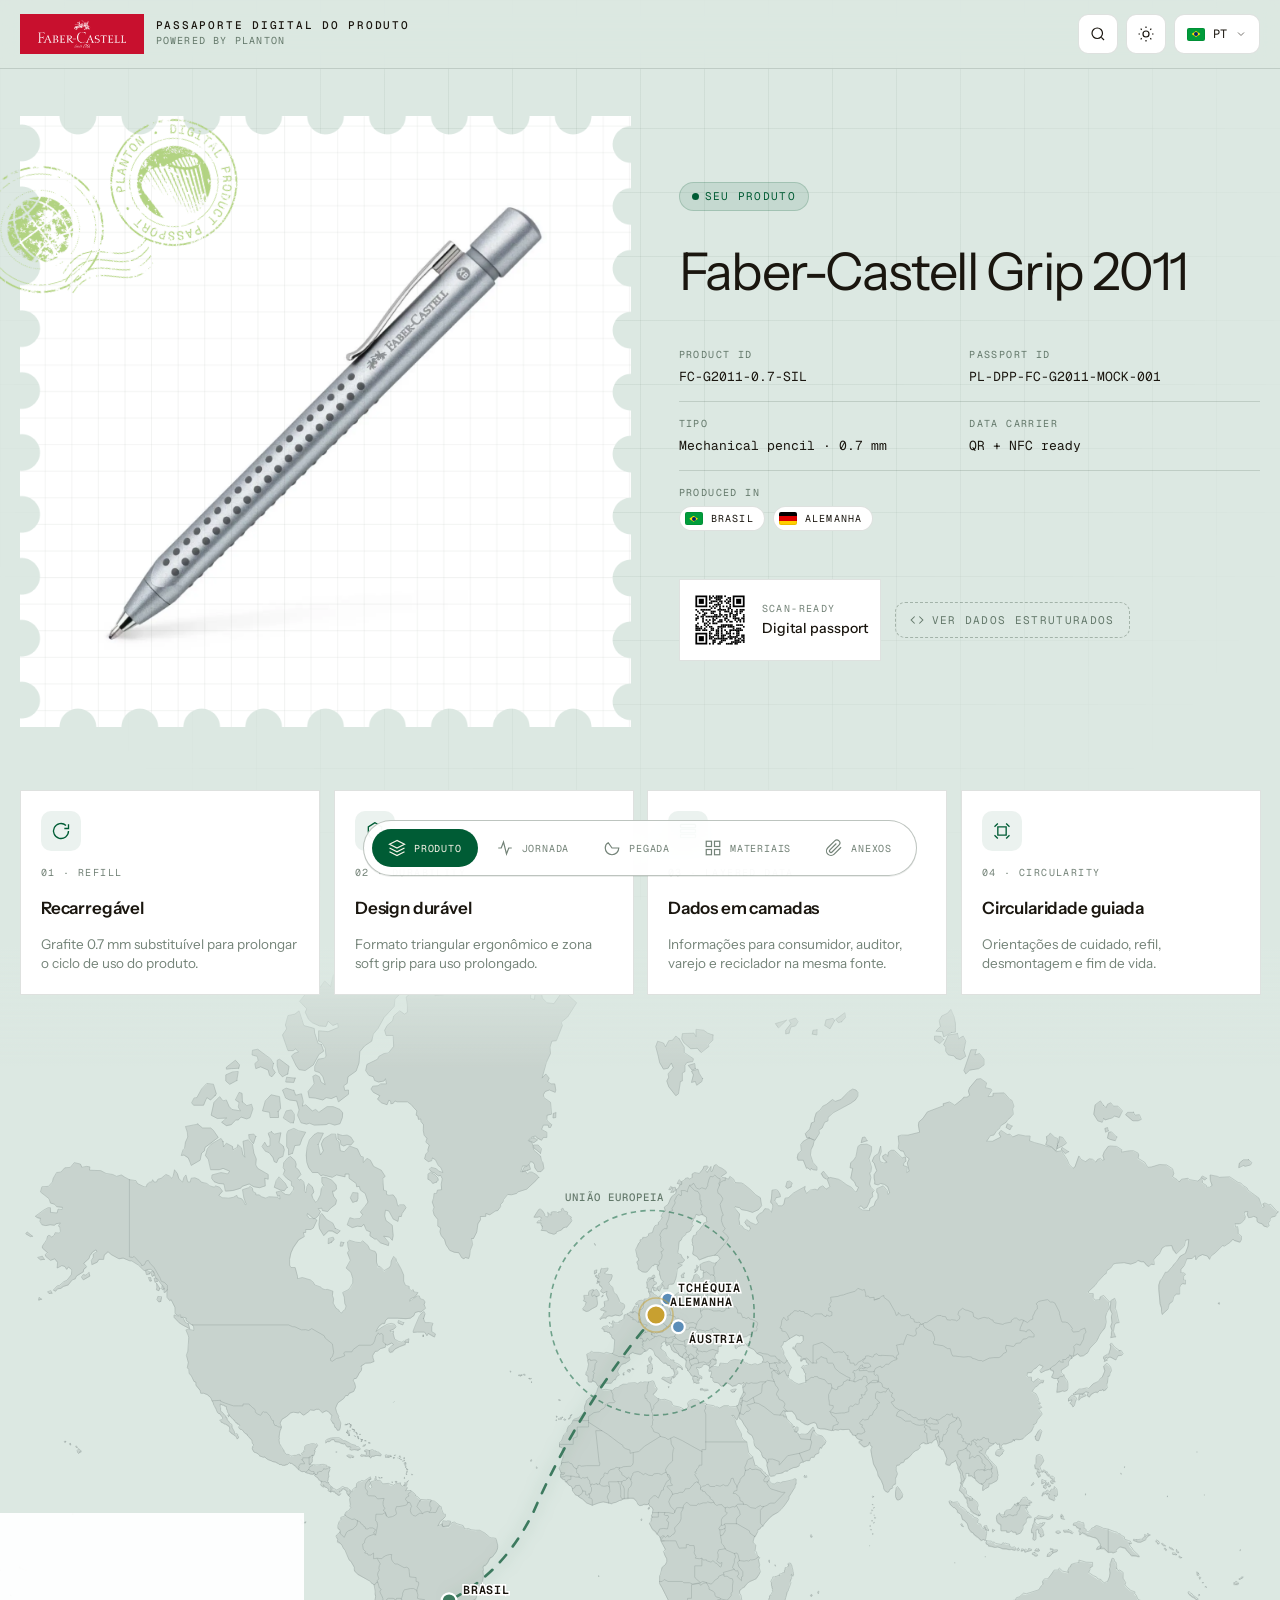
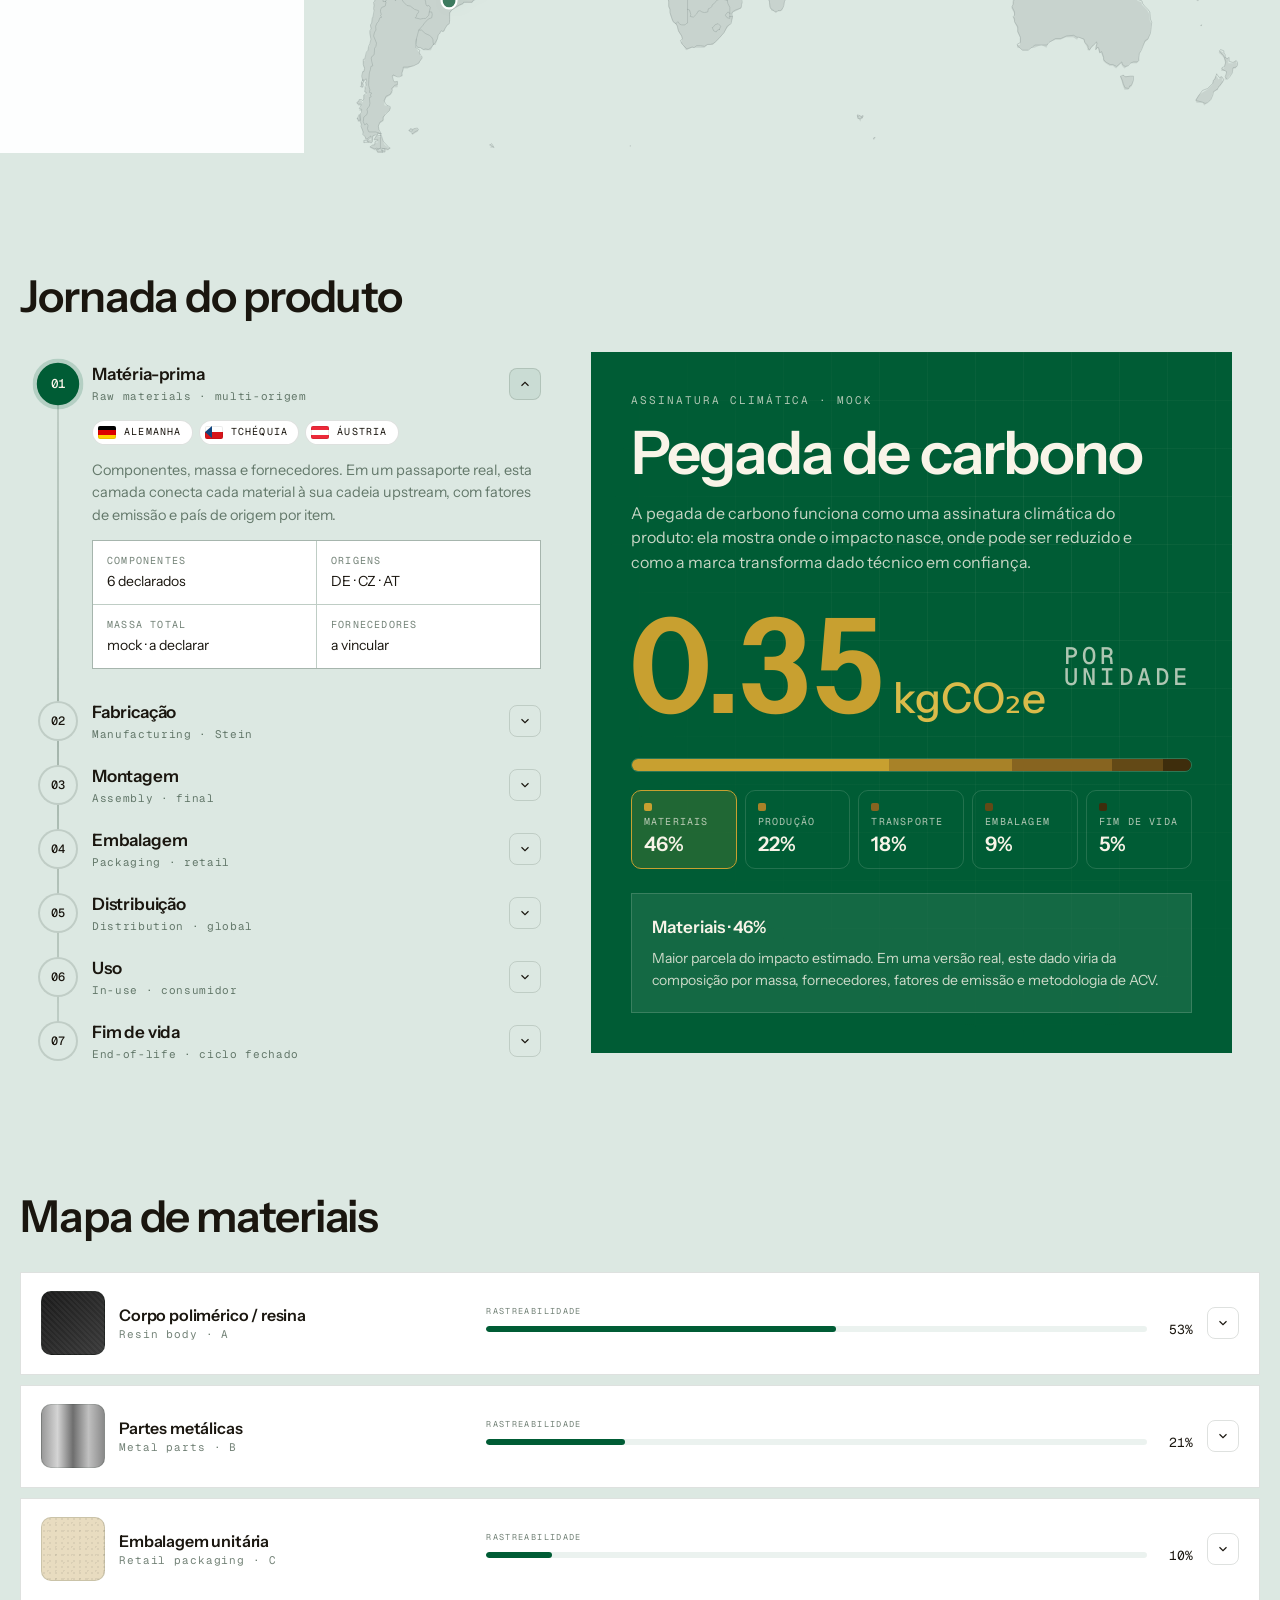
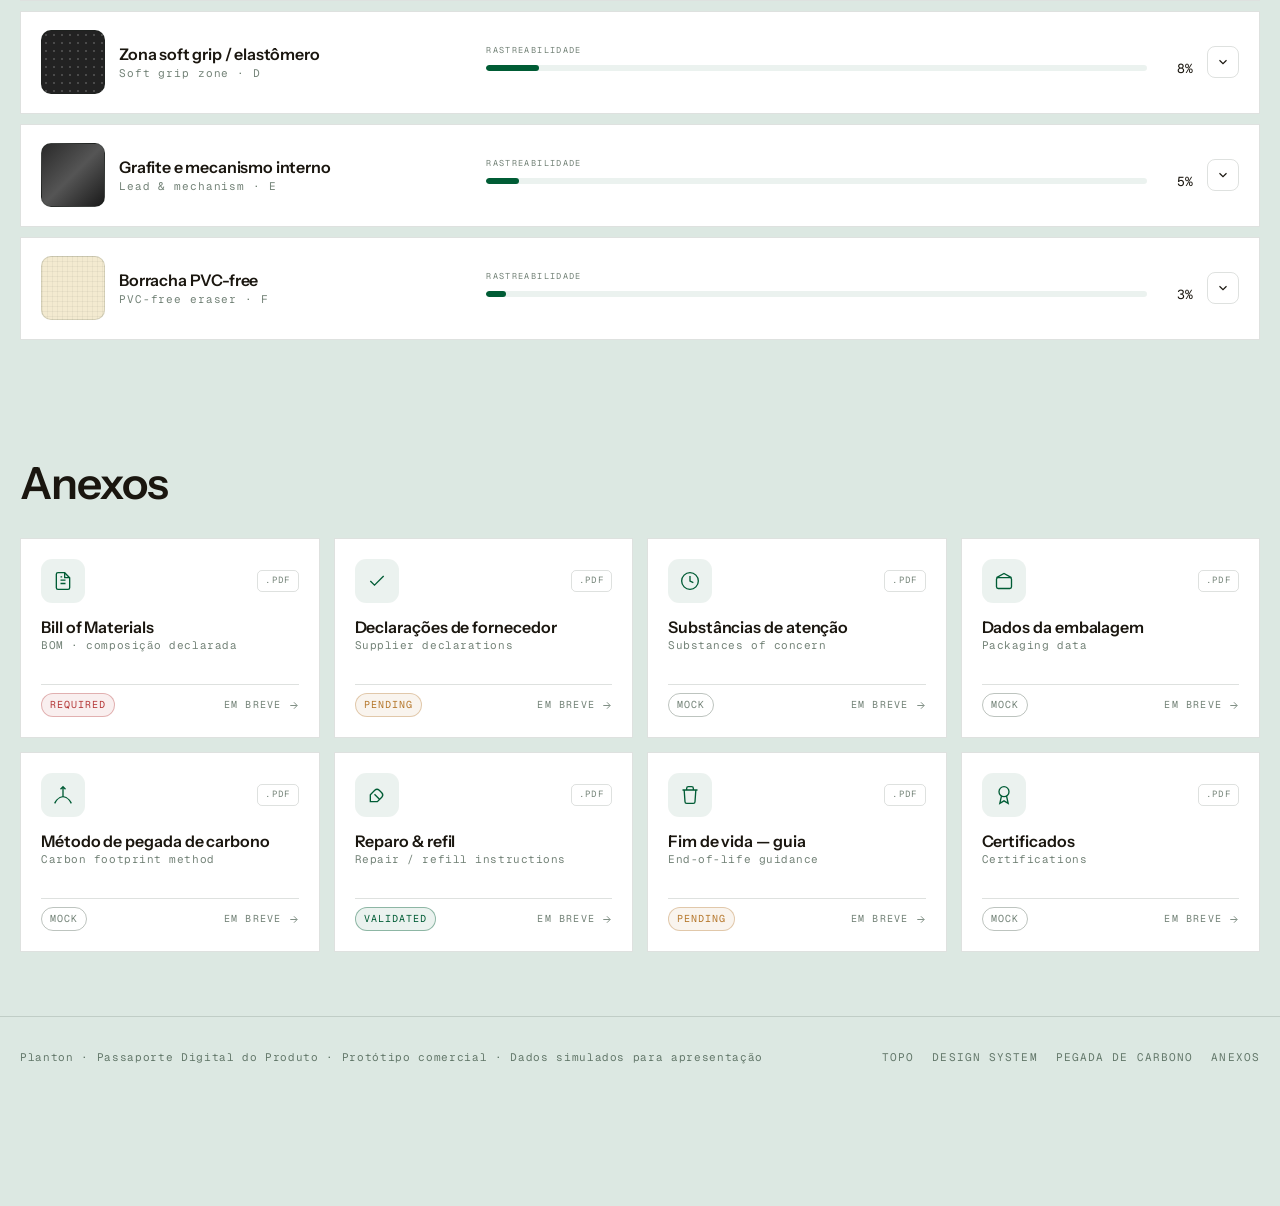
==== index.html @ b0c83784 "ajustes2" ====
<!DOCTYPE html>
<html lang="pt-BR">
<head>
<meta charset="UTF-8" />
<meta name="viewport" content="width=device-width, initial-scale=1.0, viewport-fit=cover" />
<meta name="theme-color" content="#F5F3EE" />
<title>Passaporte Digital do Produto — Faber-Castell Grip 2011 · Planton</title>
<link rel="preconnect" href="https://fonts.googleapis.com">
<link rel="preconnect" href="https://fonts.gstatic.com" crossorigin>
<link href="https://fonts.googleapis.com/css2?family=Space+Grotesk:wght@400;500;600;700&family=Instrument+Sans:ital,wght@0,400;0,500;0,600;1,400&family=Geist+Mono:wght@400;500;600&display=swap" rel="stylesheet">
<link rel="icon" type="image/png" href="assets/favicon-light.png">
<link rel="stylesheet" href="style.css">
</head>
<body>

<!-- =========================================================
     HEADER
     ========================================================= -->
<header class="app-header">
  <div class="app-header__inner">
    <div class="brand">
      <div class="brand__fc" aria-label="Faber-Castell">
        <img src="assets/faber-castell.svg" alt="Faber-Castell" class="brand__fc-logo"/>
      </div>
      <div>
        <div class="brand__title" data-i18n="header.title">Passaporte Digital do Produto</div>
        <div class="brand__sub">powered by Planton</div>
      </div>
    </div>

    <div class="header-actions">
      <button class="icon-btn" id="cmdkOpen" title="Buscar (Ctrl/Cmd + K)" aria-label="Abrir busca">
        <svg viewBox="0 0 24 24" fill="none" stroke="currentColor" stroke-width="1.6"><circle cx="11" cy="11" r="7"/><path d="m20 20-3.5-3.5"/></svg>
      </button>
      <button class="icon-btn" id="themeBtn" title="Alternar tema" aria-label="Alternar tema">
        <svg id="iconSun" viewBox="0 0 24 24" fill="none" stroke="currentColor" stroke-width="1.6"><circle cx="12" cy="12" r="4"/><path d="M12 2v2M12 20v2M4.9 4.9l1.4 1.4M17.7 17.7l1.4 1.4M2 12h2M20 12h2M4.9 19.1l1.4-1.4M17.7 6.3l1.4-1.4"/></svg>
        <svg id="iconMoon" viewBox="0 0 24 24" fill="none" stroke="currentColor" stroke-width="1.6" style="display:none"><path d="M21 12.79A9 9 0 1 1 11.21 3a7 7 0 0 0 9.79 9.79z"/></svg>
      </button>
      <div class="lang" id="lang">
        <button class="lang__btn" id="langBtn" aria-haspopup="listbox" aria-expanded="false">
          <span class="lang__flag cflag cflag-br" id="langFlag"></span>
          <span id="langCode">PT</span>
          <svg class="lang__caret" viewBox="0 0 24 24" fill="none" stroke="currentColor" stroke-width="2"><path d="m6 9 6 6 6-6"/></svg>
        </button>
        <div class="lang__menu" id="langMenu" role="listbox">
          <button class="lang__item active" data-lang="pt"><span class="lang__flag cflag cflag-br"></span>Português <span class="mono">PT-BR</span></button>
          <button class="lang__item" data-lang="en"><span class="lang__flag cflag cflag-us"></span>English <span class="mono">EN</span></button>
          <button class="lang__item" data-lang="es"><span class="lang__flag cflag cflag-es"></span>Español <span class="mono">ES</span></button>
          <button class="lang__item" data-lang="de"><span class="lang__flag cflag cflag-de"></span>Deutsch <span class="mono">DE</span></button>
        </div>
      </div>
    </div>
  </div>
</header>

<main>

<!-- =========================================================
     HERO
     ========================================================= -->
<section id="produto" class="hero">
  <div class="container">
    <div class="hero__grid">

      <!-- VISUAL -->
      <div class="hero__visual" id="heroVisual">
        <div class="pencil-stage" aria-hidden="true">
          <div class="pencil-wrap">
            <img src="assets/lapiseira.png" alt="Faber-Castell Grip 2011" class="pencil-img"/>
            <img src="assets/badge_passaporte.png" alt="" class="pencil-badge" aria-hidden="true"/>
          </div>
        </div>
      </div>

      <!-- META -->
      <div class="hero__meta flow">

        <div class="hero__badge">
          <span class="hero__badge-dot"></span>
          <span>Seu produto</span>
        </div>

        <h1 class="hero__title">Faber-Castell Grip 2011</h1>

        <div class="id-grid">
          <div class="id-cell">
            <span class="id-cell__label">Product ID</span>
            <span class="id-cell__value">FC-G2011-0.7-SIL</span>
          </div>
          <div class="id-cell">
            <span class="id-cell__label">Passport ID</span>
            <span class="id-cell__value">PL-DPP-FC-G2011-MOCK-001</span>
          </div>
          <div class="id-cell">
            <span class="id-cell__label">Tipo</span>
            <span class="id-cell__value">Mechanical pencil · 0.7 mm</span>
          </div>
          <div class="id-cell">
            <span class="id-cell__label">Data carrier</span>
            <span class="id-cell__value">QR + NFC ready</span>
          </div>
          <div class="id-cell id-cell--wide">
            <span class="id-cell__label">Produced in</span>
            <div class="id-cell__flags">
              <span class="country-badge"><span class="cflag cflag-br"></span> Brasil</span>
              <span class="country-badge"><span class="cflag cflag-de"></span> Alemanha</span>
            </div>
          </div>
        </div>

        <div class="hero__bottom">
          <div class="qr-card">
            <img class="qr-card__qr" src="assets/qr-code-passaporte.svg" alt="QR code passaporte digital" width="56" height="56">
            <div class="qr-card__txt">
              <span class="qr-card__lbl">Scan-ready</span>
              <span class="qr-card__val">Digital passport</span>
            </div>
          </div>
          <button class="json-btn" id="jsonBtn">
            <svg width="14" height="14" viewBox="0 0 24 24" fill="none" stroke="currentColor" stroke-width="1.8"><path d="M16 18l6-6-6-6M8 6l-6 6 6 6"/></svg>
            <span>Ver dados estruturados</span>
          </button>
        </div>
      </div>
    </div>
  </div>
</section>

<!-- =========================================================
     HIGHLIGHTS
     ========================================================= -->
<section class="container reveal" style="padding-top:24px;padding-bottom:32px;position:relative;z-index:2">
  <div class="highlights reveal-stagger" id="highlightsGrid">
    <article class="h-card">
      <div class="h-card__icon"><svg viewBox="0 0 24 24" fill="none" stroke="currentColor" stroke-width="1.6"><path d="M21 12a9 9 0 1 1-3-6.7"/><path d="M21 4v5h-5"/></svg></div>
      <div class="h-card__num">01 · Refill</div>
      <h3 class="h-card__title">Recarregável</h3>
      <p class="h-card__txt">Grafite 0.7 mm substituível para prolongar o ciclo de uso do produto.</p>
    </article>
    <article class="h-card">
      <div class="h-card__icon"><svg viewBox="0 0 24 24" fill="none" stroke="currentColor" stroke-width="1.6"><path d="M12 2 4 7v6c0 5 3.5 8.5 8 9 4.5-.5 8-4 8-9V7l-8-5z"/></svg></div>
      <div class="h-card__num">02 · Durability</div>
      <h3 class="h-card__title">Design durável</h3>
      <p class="h-card__txt">Formato triangular ergonômico e zona soft grip para uso prolongado.</p>
    </article>
    <article class="h-card">
      <div class="h-card__icon"><svg viewBox="0 0 24 24" fill="none" stroke="currentColor" stroke-width="1.6"><rect x="3" y="4" width="18" height="4" rx="1"/><rect x="3" y="10" width="18" height="4" rx="1"/><rect x="3" y="16" width="18" height="4" rx="1"/></svg></div>
      <div class="h-card__num">03 · Layered Data</div>
      <h3 class="h-card__title">Dados em camadas</h3>
      <p class="h-card__txt">Informações para consumidor, auditor, varejo e reciclador na mesma fonte.</p>
    </article>
    <article class="h-card">
      <div class="h-card__icon"><svg viewBox="0 0 24 24" fill="none" stroke="currentColor" stroke-width="1.6"><path d="M7 7h10v10H7z"/><path d="M3 7l4-4M21 7l-4-4M3 17l4 4M21 17l-4 4"/></svg></div>
      <div class="h-card__num">04 · Circularity</div>
      <h3 class="h-card__title">Circularidade guiada</h3>
      <p class="h-card__txt">Orientações de cuidado, refil, desmontagem e fim de vida.</p>
    </article>
  </div>
  <div class="scroll-dots" id="highlightsDots">
    <button class="scroll-dot active" data-idx="0" aria-label="Highlight 1"></button>
    <button class="scroll-dot" data-idx="1" aria-label="Highlight 2"></button>
    <button class="scroll-dot" data-idx="2" aria-label="Highlight 3"></button>
    <button class="scroll-dot" data-idx="3" aria-label="Highlight 4"></button>
  </div>
</section>

<!-- =========================================================
     JORNADA DO PRODUTO — MAPA
     ========================================================= -->
<section id="jornada-mapa-legado" class="reveal" style="padding:0">
  <div>

    <!-- MAP — full-width hero (legado, substituído pelo acordeão) -->
    <div class="map-card">
      <div class="map-layout">
        <div class="map-world">
          <svg id="mapSvg" viewBox="0 0 1200 756" role="img" aria-label="Mapa mundi com rotas de materiais" style="background:transparent">
            <defs>
              <clipPath id="mapClip"><rect width="1200" height="756"/></clipPath>
            </defs>
            <g clip-path="url(#mapClip)">

            <image href="assets/maa_2.svg" x="0" y="0" width="1200" height="756" class="map-base-img" preserveAspectRatio="xMidYMid meet"/>

            <!-- EU ring -->
            <circle class="map-eu-ring" data-route="eu" cx="611" cy="343" r="96"/>
            <text class="map-label-eu" x="530" y="238">União Europeia</text>

            <!-- ── STAGE 01: Matéria-prima (azul) CZ→DE, AT→DE ── -->
            <path class="map-route route-01" d="M626,330 C622,334 618,340 615,345"/>
            <path class="map-route route-01" d="M636,356 C630,353 623,349 615,345"/>

            <!-- ── STAGE 02: Fabricação — hub pulse ring (dourado) ── -->
            <!-- (sem rota; hub é o ponto DE) -->

            <!-- ── STAGE 03: Distribuição (verde) DE→BR ── -->
            <path class="map-route route-03" d="M615,345 C575,390 530,460 500,530 C475,580 445,600 421,613"/>

            <!-- CZ — stage 01 (azul) -->
            <circle class="map-dot dot-01" data-route="czech" cx="626" cy="330" r="6"/>
            <text class="map-label" x="636" y="323">Tchéquia</text>

            <!-- AT — stage 01 (azul) -->
            <circle class="map-dot dot-01" data-route="austria" cx="636" cy="356" r="6"/>
            <text class="map-label" x="646" y="371">Áustria</text>

            <!-- DE HUB — stage 02 (dourado, maior) -->
            <circle class="map-dot dot-02 hub" data-route="germany" cx="615" cy="345" r="9"/>
            <circle class="map-hub-ring" cx="615" cy="345" r="16"/>
            <text class="map-label" x="628" y="337">Alemanha</text>

            <!-- BR — stage 03 (verde) -->
            <circle class="map-dot dot-03" data-route="brazil" cx="421" cy="613" r="7"/>
            <text class="map-label" x="434" y="607">Brasil</text>

            </g>
          </svg>

        </div>

        <!-- Legend: absolute overlay on desktop, static below map on mobile -->
        <div class="map-legend">
          <div class="map-legend__stage">
            <span class="map-legend__stage-num stage-01">01</span>
            <div class="map-legend__stage-body">
              <span class="map-legend__stage-title">Matéria-prima</span>
              <span class="map-legend__stage-sub">
                <span class="map-legend__flag cflag cflag-cz"></span> Tchéquia
                <span class="map-legend__arrow">·</span>
                <span class="map-legend__flag cflag cflag-at"></span> Áustria
                <span class="map-legend__arrow">→</span>
                <span class="map-legend__flag cflag cflag-de"></span> DE
              </span>
            </div>
          </div>
          <div class="map-legend__stage">
            <span class="map-legend__stage-num stage-02">02</span>
            <div class="map-legend__stage-body">
              <span class="map-legend__stage-title">Fabricação</span>
              <span class="map-legend__stage-sub">
                <span class="map-legend__flag cflag cflag-de"></span> Stein, Alemanha
              </span>
            </div>
          </div>
          <div class="map-legend__stage">
            <span class="map-legend__stage-num stage-03">03</span>
            <div class="map-legend__stage-body">
              <span class="map-legend__stage-title">Distribuição</span>
              <span class="map-legend__stage-sub">
                <span class="map-legend__flag cflag cflag-de"></span> Alemanha
                <span class="map-legend__arrow">→</span>
                <span class="map-legend__flag cflag cflag-br"></span> Brasil &amp; global
              </span>
            </div>
          </div>
        </div>

        <!-- hidden panel kept for JS compat -->
        <aside class="map-panel" id="mapPanel" aria-hidden="true">
          <h3 id="mapTitle"></h3>
          <p id="mapCopy"></p>
          <div class="map-panel__meta">
            <div class="map-panel__row"><span>Etapa</span><b id="mapStage"></b></div>
            <div class="map-panel__row"><span>Status</span><b id="mapStatus"></b></div>
            <div class="map-panel__row"><span>Dado crítico</span><b id="mapData"></b></div>
          </div>
          <div class="map-chips" id="mapChips">
            <button class="map-chip active" data-route="germany"><span class="cflag cflag-de"></span> Alemanha</button>
            <button class="map-chip" data-route="czech"><span class="cflag cflag-cz"></span> Embalagem</button>
            <button class="map-chip" data-route="austria"><span class="cflag cflag-at"></span> Grafite</button>
            <button class="map-chip" data-route="brazil"><span class="cflag cflag-br"></span> Distribuição</button>
            <button class="map-chip" data-route="eu">🇪🇺 Mercado UE</button>
          </div>
        </aside>
      </div>
    </div>

  </div>
</section>

<!-- =========================================================
     JORNADA DO PRODUTO  (NEW: carbon + acordeão + badges)
     ========================================================= -->
<section id="jornada" class="container reveal">
  <div class="section-head">
    <div>

      <h2 class="section-title">Jornada do produto</h2>
    </div>
  </div>

  <div class="journey-grid">

    <!-- ACCORDION — left column -->
    <ol class="journey-accordion reveal-stagger" id="journeyAccordion" role="list">

      <li class="j-acc open" data-step="0">
        <button class="j-acc__head" aria-expanded="true">
          <span class="j-acc__num">01</span>
          <div class="j-acc__title-wrap">
            <span class="j-acc__title">Matéria-prima</span>
            <span class="j-acc__sub">Raw materials · multi-origem</span>
          </div>
          <div class="j-acc__chev"><svg viewBox="0 0 24 24" fill="none" stroke="currentColor" stroke-width="2"><path d="m6 9 6 6 6-6"/></svg></div>
        </button>
        <div class="j-acc__body">
          <div class="j-acc__body-inner">
            <div class="j-acc__badges">
              <span class="country-badge"><span class="cflag cflag-de"></span>Alemanha</span>
              <span class="country-badge"><span class="cflag cflag-cz"></span>Tchéquia</span>
              <span class="country-badge"><span class="cflag cflag-at"></span>Áustria</span>
            </div>
            <p class="j-acc__txt">Componentes, massa e fornecedores. Em um passaporte real, esta camada conecta cada material à sua cadeia upstream, com fatores de emissão e país de origem por item.</p>
            <div class="j-acc__data">
              <div class="j-acc__cell"><div class="j-acc__cell-lbl">Componentes</div><div class="j-acc__cell-val">6 declarados</div></div>
              <div class="j-acc__cell"><div class="j-acc__cell-lbl">Origens</div><div class="j-acc__cell-val">DE · CZ · AT</div></div>
              <div class="j-acc__cell"><div class="j-acc__cell-lbl">Massa total</div><div class="j-acc__cell-val">mock · a declarar</div></div>
              <div class="j-acc__cell"><div class="j-acc__cell-lbl">Fornecedores</div><div class="j-acc__cell-val">a vincular</div></div>
            </div>
          </div>
        </div>
      </li>

      <li class="j-acc" data-step="1">
        <button class="j-acc__head" aria-expanded="false">
          <span class="j-acc__num">02</span>
          <div class="j-acc__title-wrap">
            <span class="j-acc__title">Fabricação</span>
            <span class="j-acc__sub">Manufacturing · Stein</span>
          </div>
          <div class="j-acc__chev"><svg viewBox="0 0 24 24" fill="none" stroke="currentColor" stroke-width="2"><path d="m6 9 6 6 6-6"/></svg></div>
        </button>
        <div class="j-acc__body">
          <div class="j-acc__body-inner">
            <div class="j-acc__badges">
              <span class="country-badge"><span class="cflag cflag-de"></span>Alemanha</span>
            </div>
            <p class="j-acc__txt">Lote, planta, mix energético e controles de qualidade. Os indicadores podem ser auditados por terceira parte e versionados a cada batelada.</p>
            <div class="j-acc__data">
              <div class="j-acc__cell"><div class="j-acc__cell-lbl">Lote</div><div class="j-acc__cell-val">LOT-2026-EU-07</div></div>
              <div class="j-acc__cell"><div class="j-acc__cell-lbl">Planta</div><div class="j-acc__cell-val">DE-01 (mock)</div></div>
              <div class="j-acc__cell"><div class="j-acc__cell-lbl">Energia</div><div class="j-acc__cell-val">mock kWh/un</div></div>
              <div class="j-acc__cell"><div class="j-acc__cell-lbl">Qualidade</div><div class="j-acc__cell-val">aprovado mock</div></div>
            </div>
          </div>
        </div>
      </li>

      <li class="j-acc" data-step="2">
        <button class="j-acc__head" aria-expanded="false">
          <span class="j-acc__num">03</span>
          <div class="j-acc__title-wrap">
            <span class="j-acc__title">Montagem</span>
            <span class="j-acc__sub">Assembly · final</span>
          </div>
          <div class="j-acc__chev"><svg viewBox="0 0 24 24" fill="none" stroke="currentColor" stroke-width="2"><path d="m6 9 6 6 6-6"/></svg></div>
        </button>
        <div class="j-acc__body">
          <div class="j-acc__body-inner">
            <div class="j-acc__badges">
              <span class="country-badge"><span class="cflag cflag-de"></span>Alemanha</span>
            </div>
            <p class="j-acc__txt">Controle final de produto, integração mecânica e versão do passaporte vinculada ao serial/lote.</p>
            <div class="j-acc__data">
              <div class="j-acc__cell"><div class="j-acc__cell-lbl">Versão DPP</div><div class="j-acc__cell-val">v0.1 concept</div></div>
              <div class="j-acc__cell"><div class="j-acc__cell-lbl">Sample</div><div class="j-acc__cell-val">passport.test</div></div>
              <div class="j-acc__cell"><div class="j-acc__cell-lbl">Yield</div><div class="j-acc__cell-val">mock %</div></div>
              <div class="j-acc__cell"><div class="j-acc__cell-lbl">Inspeção</div><div class="j-acc__cell-val">aprovado mock</div></div>
            </div>
          </div>
        </div>
      </li>

      <li class="j-acc" data-step="3">
        <button class="j-acc__head" aria-expanded="false">
          <span class="j-acc__num">04</span>
          <div class="j-acc__title-wrap">
            <span class="j-acc__title">Embalagem</span>
            <span class="j-acc__sub">Packaging · retail</span>
          </div>
          <div class="j-acc__chev"><svg viewBox="0 0 24 24" fill="none" stroke="currentColor" stroke-width="2"><path d="m6 9 6 6 6-6"/></svg></div>
        </button>
        <div class="j-acc__body">
          <div class="j-acc__body-inner">
            <div class="j-acc__badges">
              <span class="country-badge"><span class="cflag cflag-cz"></span>Tchéquia</span>
            </div>
            <p class="j-acc__txt">Peso, reciclabilidade, materiais e desenho da embalagem unitária — com data carrier impresso (QR/NFC).</p>
            <div class="j-acc__data">
              <div class="j-acc__cell"><div class="j-acc__cell-lbl">Material</div><div class="j-acc__cell-val">papel-cartão mock</div></div>
              <div class="j-acc__cell"><div class="j-acc__cell-lbl">Peso</div><div class="j-acc__cell-val">mock g</div></div>
              <div class="j-acc__cell"><div class="j-acc__cell-lbl">Reciclável</div><div class="j-acc__cell-val">sim · mock</div></div>
              <div class="j-acc__cell"><div class="j-acc__cell-lbl">Data carrier</div><div class="j-acc__cell-val">QR + NFC</div></div>
            </div>
          </div>
        </div>
      </li>

      <li class="j-acc" data-step="4">
        <button class="j-acc__head" aria-expanded="false">
          <span class="j-acc__num">05</span>
          <div class="j-acc__title-wrap">
            <span class="j-acc__title">Distribuição</span>
            <span class="j-acc__sub">Distribution · global</span>
          </div>
          <div class="j-acc__chev"><svg viewBox="0 0 24 24" fill="none" stroke="currentColor" stroke-width="2"><path d="m6 9 6 6 6-6"/></svg></div>
        </button>
        <div class="j-acc__body">
          <div class="j-acc__body-inner">
            <div class="j-acc__badges">
              <span class="country-badge"><span class="cflag cflag-br"></span>Brasil</span>
              <span class="country-badge muted-badge"><span class="cflag cflag-de"></span>Origem DE</span>
            </div>
            <p class="j-acc__txt">Modal, rotas e distância até o mercado final. Impacto de transporte calculado por fator de emissão por modal.</p>
            <div class="j-acc__data">
              <div class="j-acc__cell"><div class="j-acc__cell-lbl">Mercado</div><div class="j-acc__cell-val">BR · LatAm (mock)</div></div>
              <div class="j-acc__cell"><div class="j-acc__cell-lbl">Modal</div><div class="j-acc__cell-val">rodo · marítimo</div></div>
              <div class="j-acc__cell"><div class="j-acc__cell-lbl">Distância</div><div class="j-acc__cell-val">mock km</div></div>
              <div class="j-acc__cell"><div class="j-acc__cell-lbl">CO₂</div><div class="j-acc__cell-val">mock kg</div></div>
            </div>
          </div>
        </div>
      </li>

      <li class="j-acc" data-step="5">
        <button class="j-acc__head" aria-expanded="false">
          <span class="j-acc__num">06</span>
          <div class="j-acc__title-wrap">
            <span class="j-acc__title">Uso</span>
            <span class="j-acc__sub">In-use · consumidor</span>
          </div>
          <div class="j-acc__chev"><svg viewBox="0 0 24 24" fill="none" stroke="currentColor" stroke-width="2"><path d="m6 9 6 6 6-6"/></svg></div>
        </button>
        <div class="j-acc__body">
          <div class="j-acc__body-inner">
            <div class="j-acc__badges">
              <span class="country-badge"><span class="cflag cflag-br"></span>Brasil &amp; global</span>
            </div>
            <p class="j-acc__txt">Cuidado, refil de grafite, borracha substituível e tempo de uso estimado. A camada onde o consumidor mais interage com o passaporte.</p>
            <div class="j-acc__data">
              <div class="j-acc__cell"><div class="j-acc__cell-lbl">Refil</div><div class="j-acc__cell-val">0.7 mm compatível</div></div>
              <div class="j-acc__cell"><div class="j-acc__cell-lbl">Borracha</div><div class="j-acc__cell-val">substituível</div></div>
              <div class="j-acc__cell"><div class="j-acc__cell-lbl">Uso est.</div><div class="j-acc__cell-val">mock meses</div></div>
              <div class="j-acc__cell"><div class="j-acc__cell-lbl">Cuidado</div><div class="j-acc__cell-val">guia disponível</div></div>
            </div>
          </div>
        </div>
      </li>

      <li class="j-acc" data-step="6">
        <button class="j-acc__head" aria-expanded="false">
          <span class="j-acc__num">07</span>
          <div class="j-acc__title-wrap">
            <span class="j-acc__title">Fim de vida</span>
            <span class="j-acc__sub">End-of-life · ciclo fechado</span>
          </div>
          <div class="j-acc__chev"><svg viewBox="0 0 24 24" fill="none" stroke="currentColor" stroke-width="2"><path d="m6 9 6 6 6-6"/></svg></div>
        </button>
        <div class="j-acc__body">
          <div class="j-acc__body-inner">
            <div class="j-acc__badges">
              <span class="country-badge"><span class="cflag cflag-br"></span>Local</span>
            </div>
            <p class="j-acc__txt">Desmontagem, reciclagem e logística reversa. Instruções locais para separação de polímero, metal, papel e elastômero.</p>
            <div class="j-acc__data">
              <div class="j-acc__cell"><div class="j-acc__cell-lbl">Desmontagem</div><div class="j-acc__cell-val">3 passos mock</div></div>
              <div class="j-acc__cell"><div class="j-acc__cell-lbl">Reciclável</div><div class="j-acc__cell-val">parcial mock</div></div>
              <div class="j-acc__cell"><div class="j-acc__cell-lbl">Logística reversa</div><div class="j-acc__cell-val">a definir</div></div>
              <div class="j-acc__cell"><div class="j-acc__cell-lbl">Destino</div><div class="j-acc__cell-val">mock local</div></div>
            </div>
          </div>
        </div>
      </li>

    </ol>

    <!-- CARBON SIGNATURE — right column -->
    <aside id="carbono" class="journey-carbon" aria-label="Assinatura de carbono do produto">
      <div class="carbon">
        <div class="carbon__eyebrow">Assinatura climática · Mock</div>
        <h2 class="carbon__title">Pegada de carbono</h2>
        <p class="carbon__lead">A pegada de carbono funciona como uma assinatura climática do produto: ela mostra onde o impacto nasce, onde pode ser reduzido e como a marca transforma dado técnico em confiança.</p>
        <div style="margin-top:32px">
          <div class="carbon__number">
            <span class="num-val" id="carbonNum" data-target="0.42">0.00</span><sup>kgCO₂e</sup><small>por unidade</small>
          </div>
        </div>

        <div class="carbon__breakdown" style="margin-top:32px">
          <div class="bd-bar" id="bdBar" role="presentation">
            <div class="bd-seg" data-step="materiais" style="flex:46;background:#C8A030"></div>
            <div class="bd-seg" data-step="producao" style="flex:22;background:#A88228"></div>
            <div class="bd-seg" data-step="transporte" style="flex:18;background:#876420"></div>
            <div class="bd-seg" data-step="embalagem" style="flex:9;background:#634916"></div>
            <div class="bd-seg" data-step="fimdevida" style="flex:5;background:#3E2D0C"></div>
          </div>

          <div class="bd-list" id="bdList">
            <button class="bd-item active" data-step="materiais">
              <span class="bd-item__dot" style="background:#C8A030"></span>
              <span class="bd-item__label">Materiais</span>
              <span class="bd-item__value">46%</span>
            </button>
            <button class="bd-item" data-step="producao">
              <span class="bd-item__dot" style="background:#A88228"></span>
              <span class="bd-item__label">Produção</span>
              <span class="bd-item__value">22%</span>
            </button>
            <button class="bd-item" data-step="transporte">
              <span class="bd-item__dot" style="background:#876420"></span>
              <span class="bd-item__label">Transporte</span>
              <span class="bd-item__value">18%</span>
            </button>
            <button class="bd-item" data-step="embalagem">
              <span class="bd-item__dot" style="background:#634916"></span>
              <span class="bd-item__label">Embalagem</span>
              <span class="bd-item__value">9%</span>
            </button>
            <button class="bd-item" data-step="fimdevida">
              <span class="bd-item__dot" style="background:#3E2D0C"></span>
              <span class="bd-item__label">Fim de vida</span>
              <span class="bd-item__value">5%</span>
            </button>
          </div>

          <div class="bd-context" id="bdContext">
            <h4 class="bd-context__title">Materiais · 46%</h4>
            <p class="bd-context__txt">Maior parcela do impacto estimado. Em uma versão real, este dado viria da composição por massa, fornecedores, fatores de emissão e metodologia de ACV.</p>
          </div>
        </div>
      </div>
    </aside>

  </div>
</section>

<!-- =========================================================
     MATERIAIS  (movido para depois da jornada)
     ========================================================= -->
<section id="materiais" class="container reveal">
  <div class="section-head">
    <div>

      <h2 class="section-title">Mapa de materiais</h2>
    </div>
  </div>

  <div class="mat-list" id="matList">

    <!-- A -->
    <article class="mat" data-mat="polimero">
      <button class="mat__head">
        <div class="mat__thumb tex-polymer"></div>
        <div class="mat__main">
          <span class="mat__name">Corpo polimérico / resina</span>
          <span class="mat__sub">Resin body · A</span>
          <div class="mat__mobile-meta">
            <span class="flag cflag cflag-de"></span>
            <span>Alemanha · 53%</span>
            <span class="status-chip s-pending">a validar</span>
          </div>
        </div>
        <div class="mat__pct">
          <div class="mat__pct-row"><div class="mat__pct-bar"><div class="mat__pct-fill" style="width:53%"></div></div>
          <span class="mat__pct-val">53%</span></div>
        </div>
        <div class="mat__chev"><svg viewBox="0 0 24 24" fill="none" stroke="currentColor" stroke-width="2"><path d="m6 9 6 6 6-6"/></svg></div>
      </button>
      <div class="mat__body">
        <div class="mat__body-inner">
          <div class="mat__info"><span class="mat__info-lbl">Função</span><span class="mat__info-val">Estrutura principal do corpo da lapiseira.</span></div>
          <div class="mat__info"><span class="mat__info-lbl">Origem</span><span class="mat__info-val"><span class="cflag cflag-de"></span> Alemanha</span></div>
          <div class="mat__info"><span class="mat__info-lbl">Status</span><span class="mat__info-val"><span class="status-chip s-pending">a validar com BOM</span></span></div>
          <div class="mat__info"><span class="mat__info-lbl">Documento</span><span class="mat__info-val">Ficha técnica do polímero + fornecedor</span></div>
          <div class="mat__info"><span class="mat__info-lbl">Fim de vida</span><span class="mat__info-val">Reciclagem de plásticos rígidos · destino local</span></div>
          <div class="mat__info"><span class="mat__info-lbl">Observação</span><span class="mat__info-val">Maior fração mássica do produto; foco prioritário para auditoria de composição.</span></div>
        </div>
      </div>
    </article>

    <!-- B -->
    <article class="mat" data-mat="metal">
      <button class="mat__head">
        <div class="mat__thumb tex-metal"></div>
        <div class="mat__main">
          <span class="mat__name">Partes metálicas</span>
          <span class="mat__sub">Metal parts · B</span>
          <div class="mat__mobile-meta">
            <span class="flag cflag cflag-de"></span><span>Alemanha · 21%</span>
            <span class="status-chip s-pending">a validar</span>
          </div>
        </div>
        <div class="mat__pct">
          <div class="mat__pct-row"><div class="mat__pct-bar"><div class="mat__pct-fill" style="width:21%"></div></div>
          <span class="mat__pct-val">21%</span></div>
        </div>
        <div class="mat__chev"><svg viewBox="0 0 24 24" fill="none" stroke="currentColor" stroke-width="2"><path d="m6 9 6 6 6-6"/></svg></div>
      </button>
      <div class="mat__body">
        <div class="mat__body-inner">
          <div class="mat__info"><span class="mat__info-lbl">Função</span><span class="mat__info-val">Ponteira, mecanismo interno e componentes de fixação.</span></div>
          <div class="mat__info"><span class="mat__info-lbl">Origem</span><span class="mat__info-val"><span class="cflag cflag-de"></span> Alemanha</span></div>
          <div class="mat__info"><span class="mat__info-lbl">Status</span><span class="mat__info-val"><span class="status-chip s-pending">a validar</span></span></div>
          <div class="mat__info"><span class="mat__info-lbl">Documento</span><span class="mat__info-val">Declaração de composição metálica</span></div>
          <div class="mat__info"><span class="mat__info-lbl">Fim de vida</span><span class="mat__info-val">Separação magnética · cadeia de metais</span></div>
        </div>
      </div>
    </article>

    <!-- C -->
    <article class="mat" data-mat="embalagem">
      <button class="mat__head">
        <div class="mat__thumb tex-paper"></div>
        <div class="mat__main">
          <span class="mat__name">Embalagem unitária</span>
          <span class="mat__sub">Retail packaging · C</span>
          <div class="mat__mobile-meta">
            <span class="flag cflag cflag-cz"></span><span>Tchéquia · 10%</span>
            <span class="status-chip s-mock">placeholder</span>
          </div>
        </div>
        <div class="mat__pct">
          <div class="mat__pct-row"><div class="mat__pct-bar"><div class="mat__pct-fill" style="width:10%"></div></div>
          <span class="mat__pct-val">10%</span></div>
        </div>
        <div class="mat__chev"><svg viewBox="0 0 24 24" fill="none" stroke="currentColor" stroke-width="2"><path d="m6 9 6 6 6-6"/></svg></div>
      </button>
      <div class="mat__body">
        <div class="mat__body-inner">
          <div class="mat__info"><span class="mat__info-lbl">Função</span><span class="mat__info-val">Embalagem de varejo e proteção.</span></div>
          <div class="mat__info"><span class="mat__info-lbl">Origem</span><span class="mat__info-val"><span class="cflag cflag-cz"></span> República Tcheca</span></div>
          <div class="mat__info"><span class="mat__info-lbl">Status</span><span class="mat__info-val"><span class="status-chip s-mock">placeholder</span></span></div>
          <div class="mat__info"><span class="mat__info-lbl">Documento</span><span class="mat__info-val">Peso, composição e reciclabilidade da embalagem</span></div>
          <div class="mat__info"><span class="mat__info-lbl">Fim de vida</span><span class="mat__info-val">Coleta seletiva · papel/cartão</span></div>
        </div>
      </div>
    </article>

    <!-- D -->
    <article class="mat" data-mat="grip">
      <button class="mat__head">
        <div class="mat__thumb tex-rubber"></div>
        <div class="mat__main">
          <span class="mat__name">Zona soft grip / elastômero</span>
          <span class="mat__sub">Soft grip zone · D</span>
          <div class="mat__mobile-meta">
            <span class="flag cflag cflag-de"></span><span>Alemanha · 8%</span>
            <span class="status-chip s-pending">a validar</span>
          </div>
        </div>
        <div class="mat__pct">
          <div class="mat__pct-row"><div class="mat__pct-bar"><div class="mat__pct-fill" style="width:8%"></div></div>
          <span class="mat__pct-val">8%</span></div>
        </div>
        <div class="mat__chev"><svg viewBox="0 0 24 24" fill="none" stroke="currentColor" stroke-width="2"><path d="m6 9 6 6 6-6"/></svg></div>
      </button>
      <div class="mat__body">
        <div class="mat__body-inner">
          <div class="mat__info"><span class="mat__info-lbl">Função</span><span class="mat__info-val">Conforto, aderência e ergonomia.</span></div>
          <div class="mat__info"><span class="mat__info-lbl">Origem</span><span class="mat__info-val"><span class="cflag cflag-de"></span> Alemanha</span></div>
          <div class="mat__info"><span class="mat__info-lbl">Status</span><span class="mat__info-val"><span class="status-chip s-pending">a validar</span></span></div>
          <div class="mat__info"><span class="mat__info-lbl">Documento</span><span class="mat__info-val">Ficha técnica do elastômero</span></div>
          <div class="mat__info"><span class="mat__info-lbl">Fim de vida</span><span class="mat__info-val">Triagem específica · pode requerer descarte dedicado</span></div>
        </div>
      </div>
    </article>

    <!-- E -->
    <article class="mat" data-mat="grafite">
      <button class="mat__head">
        <div class="mat__thumb tex-graphite"></div>
        <div class="mat__main">
          <span class="mat__name">Grafite e mecanismo interno</span>
          <span class="mat__sub">Lead &amp; mechanism · E</span>
          <div class="mat__mobile-meta">
            <span class="flag cflag cflag-at"></span><span>Áustria · 5%</span>
            <span class="status-chip s-mock">mock</span>
          </div>
        </div>
        <div class="mat__pct">
          <div class="mat__pct-row"><div class="mat__pct-bar"><div class="mat__pct-fill" style="width:5%"></div></div>
          <span class="mat__pct-val">5%</span></div>
        </div>
        <div class="mat__chev"><svg viewBox="0 0 24 24" fill="none" stroke="currentColor" stroke-width="2"><path d="m6 9 6 6 6-6"/></svg></div>
      </button>
      <div class="mat__body">
        <div class="mat__body-inner">
          <div class="mat__info"><span class="mat__info-lbl">Função</span><span class="mat__info-val">Escrita e avanço do grafite.</span></div>
          <div class="mat__info"><span class="mat__info-lbl">Origem</span><span class="mat__info-val"><span class="cflag cflag-at"></span> Áustria</span></div>
          <div class="mat__info"><span class="mat__info-lbl">Status</span><span class="mat__info-val"><span class="status-chip s-mock">mock</span></span></div>
          <div class="mat__info"><span class="mat__info-lbl">Documento</span><span class="mat__info-val">Composição do grafite e compatibilidade de refil</span></div>
          <div class="mat__info"><span class="mat__info-lbl">Fim de vida</span><span class="mat__info-val">Refil prolonga ciclo · componente substituível</span></div>
        </div>
      </div>
    </article>

    <!-- F -->
    <article class="mat" data-mat="borracha">
      <button class="mat__head">
        <div class="mat__thumb tex-eraser"></div>
        <div class="mat__main">
          <span class="mat__name">Borracha PVC-free</span>
          <span class="mat__sub">PVC-free eraser · F</span>
          <div class="mat__mobile-meta">
            <span class="flag cflag cflag-de"></span><span>Alemanha · 3%</span>
            <span class="status-chip s-mock">mock</span>
          </div>
        </div>
        <div class="mat__pct">
          <div class="mat__pct-row"><div class="mat__pct-bar"><div class="mat__pct-fill" style="width:3%"></div></div>
          <span class="mat__pct-val">3%</span></div>
        </div>
        <div class="mat__chev"><svg viewBox="0 0 24 24" fill="none" stroke="currentColor" stroke-width="2"><path d="m6 9 6 6 6-6"/></svg></div>
      </button>
      <div class="mat__body">
        <div class="mat__body-inner">
          <div class="mat__info"><span class="mat__info-lbl">Função</span><span class="mat__info-val">Apagamento e reposição.</span></div>
          <div class="mat__info"><span class="mat__info-lbl">Origem</span><span class="mat__info-val"><span class="cflag cflag-de"></span> Alemanha</span></div>
          <div class="mat__info"><span class="mat__info-lbl">Status</span><span class="mat__info-val"><span class="status-chip s-mock">mock</span></span></div>
          <div class="mat__info"><span class="mat__info-lbl">Documento</span><span class="mat__info-val">Declaração PVC-free</span></div>
          <div class="mat__info"><span class="mat__info-lbl">Fim de vida</span><span class="mat__info-val">Substituível · descarte com resíduos urbanos compatíveis</span></div>
        </div>
      </div>
    </article>

  </div>
</section>

<!-- =========================================================
     ANEXOS  (former Cofre de provas)
     ========================================================= -->
<section id="anexos" class="container reveal">
  <div class="section-head">
    <div>

      <h2 class="section-title">Anexos</h2>
    </div>
  </div>

  <div class="annex-grid reveal-stagger" id="annexGrid">
    <article class="annex" data-locked="true">
      <div class="annex__head">
        <div class="annex__icon"><svg viewBox="0 0 24 24" fill="none" stroke="currentColor" stroke-width="1.6"><path d="M9 11h6M9 15h6M9 7h2"/><path d="M14 2H6a2 2 0 0 0-2 2v16a2 2 0 0 0 2 2h12a2 2 0 0 0 2-2V8z"/><path d="M14 2v6h6"/></svg></div>
        <span class="annex__ext">.PDF</span>
      </div>
      <div>
        <h4 class="annex__title">Bill of Materials</h4>
        <p class="annex__sub">BOM · composição declarada</p>
      </div>
      <div class="annex__meta">
        <span class="status-chip s-required">required</span>
        <span class="annex__cta">Em breve <svg viewBox="0 0 24 24" fill="none" stroke="currentColor" stroke-width="2"><path d="M5 12h14M13 5l7 7-7 7"/></svg></span>
      </div>
    </article>

    <article class="annex" data-locked="true">
      <div class="annex__head">
        <div class="annex__icon"><svg viewBox="0 0 24 24" fill="none" stroke="currentColor" stroke-width="1.6"><path d="M20 6L9 17l-5-5"/></svg></div>
        <span class="annex__ext">.PDF</span>
      </div>
      <div>
        <h4 class="annex__title">Declarações de fornecedor</h4>
        <p class="annex__sub">Supplier declarations</p>
      </div>
      <div class="annex__meta">
        <span class="status-chip s-pending">pending</span>
        <span class="annex__cta">Em breve <svg viewBox="0 0 24 24" fill="none" stroke="currentColor" stroke-width="2"><path d="M5 12h14M13 5l7 7-7 7"/></svg></span>
      </div>
    </article>

    <article class="annex" data-locked="true">
      <div class="annex__head">
        <div class="annex__icon"><svg viewBox="0 0 24 24" fill="none" stroke="currentColor" stroke-width="1.6"><circle cx="12" cy="12" r="10"/><path d="M12 6v6l4 2"/></svg></div>
        <span class="annex__ext">.PDF</span>
      </div>
      <div>
        <h4 class="annex__title">Substâncias de atenção</h4>
        <p class="annex__sub">Substances of concern</p>
      </div>
      <div class="annex__meta">
        <span class="status-chip s-mock">mock</span>
        <span class="annex__cta">Em breve <svg viewBox="0 0 24 24" fill="none" stroke="currentColor" stroke-width="2"><path d="M5 12h14M13 5l7 7-7 7"/></svg></span>
      </div>
    </article>

    <article class="annex" data-locked="true">
      <div class="annex__head">
        <div class="annex__icon"><svg viewBox="0 0 24 24" fill="none" stroke="currentColor" stroke-width="1.6"><rect x="3" y="8" width="18" height="13" rx="2"/><path d="M3 8l9-5 9 5"/></svg></div>
        <span class="annex__ext">.PDF</span>
      </div>
      <div>
        <h4 class="annex__title">Dados da embalagem</h4>
        <p class="annex__sub">Packaging data</p>
      </div>
      <div class="annex__meta">
        <span class="status-chip s-mock">mock</span>
        <span class="annex__cta">Em breve <svg viewBox="0 0 24 24" fill="none" stroke="currentColor" stroke-width="2"><path d="M5 12h14M13 5l7 7-7 7"/></svg></span>
      </div>
    </article>

    <article class="annex" data-locked="true">
      <div class="annex__head">
        <div class="annex__icon"><svg viewBox="0 0 24 24" fill="none" stroke="currentColor" stroke-width="1.6"><path d="M2 22s4-8 10-8 10 8 10 8M12 14V2M9 5l3-3 3 3"/></svg></div>
        <span class="annex__ext">.PDF</span>
      </div>
      <div>
        <h4 class="annex__title">Método de pegada de carbono</h4>
        <p class="annex__sub">Carbon footprint method</p>
      </div>
      <div class="annex__meta">
        <span class="status-chip s-mock">mock</span>
        <span class="annex__cta">Em breve <svg viewBox="0 0 24 24" fill="none" stroke="currentColor" stroke-width="2"><path d="M5 12h14M13 5l7 7-7 7"/></svg></span>
      </div>
    </article>

    <article class="annex" data-locked="true">
      <div class="annex__head">
        <div class="annex__icon"><svg viewBox="0 0 24 24" fill="none" stroke="currentColor" stroke-width="1.6"><path d="M14.7 6.3a4 4 0 0 0-5.4 0L4 11.6V20h8.4l5.3-5.3a4 4 0 0 0 0-5.4z"/><path d="M9 11l6 6"/></svg></div>
        <span class="annex__ext">.PDF</span>
      </div>
      <div>
        <h4 class="annex__title">Reparo &amp; refil</h4>
        <p class="annex__sub">Repair / refill instructions</p>
      </div>
      <div class="annex__meta">
        <span class="status-chip s-validated">validated</span>
        <span class="annex__cta">Em breve <svg viewBox="0 0 24 24" fill="none" stroke="currentColor" stroke-width="2"><path d="M5 12h14M13 5l7 7-7 7"/></svg></span>
      </div>
    </article>

    <article class="annex" data-locked="true">
      <div class="annex__head">
        <div class="annex__icon"><svg viewBox="0 0 24 24" fill="none" stroke="currentColor" stroke-width="1.6"><path d="M3 6h18M8 6V4a2 2 0 0 1 2-2h4a2 2 0 0 1 2 2v2M19 6l-1 14a2 2 0 0 1-2 2H8a2 2 0 0 1-2-2L5 6"/></svg></div>
        <span class="annex__ext">.PDF</span>
      </div>
      <div>
        <h4 class="annex__title">Fim de vida — guia</h4>
        <p class="annex__sub">End-of-life guidance</p>
      </div>
      <div class="annex__meta">
        <span class="status-chip s-pending">pending</span>
        <span class="annex__cta">Em breve <svg viewBox="0 0 24 24" fill="none" stroke="currentColor" stroke-width="2"><path d="M5 12h14M13 5l7 7-7 7"/></svg></span>
      </div>
    </article>

    <article class="annex" data-locked="true">
      <div class="annex__head">
        <div class="annex__icon"><svg viewBox="0 0 24 24" fill="none" stroke="currentColor" stroke-width="1.6"><circle cx="12" cy="8" r="6"/><path d="M9 13l-2 9 5-3 5 3-2-9"/></svg></div>
        <span class="annex__ext">.PDF</span>
      </div>
      <div>
        <h4 class="annex__title">Certificados</h4>
        <p class="annex__sub">Certifications</p>
      </div>
      <div class="annex__meta">
        <span class="status-chip s-mock">mock</span>
        <span class="annex__cta">Em breve <svg viewBox="0 0 24 24" fill="none" stroke="currentColor" stroke-width="2"><path d="M5 12h14M13 5l7 7-7 7"/></svg></span>
      </div>
    </article>

  </div>
  <div class="scroll-dots" id="annexDots">
    <button class="scroll-dot active" data-idx="0" aria-label="Anexo 1"></button>
    <button class="scroll-dot" data-idx="1" aria-label="Anexo 2"></button>
    <button class="scroll-dot" data-idx="2" aria-label="Anexo 3"></button>
    <button class="scroll-dot" data-idx="3" aria-label="Anexo 4"></button>
    <button class="scroll-dot" data-idx="4" aria-label="Anexo 5"></button>
    <button class="scroll-dot" data-idx="5" aria-label="Anexo 6"></button>
    <button class="scroll-dot" data-idx="6" aria-label="Anexo 7"></button>
    <button class="scroll-dot" data-idx="7" aria-label="Anexo 8"></button>
  </div>
</section>

</main>

<!-- =========================================================
     FOOTER
     ========================================================= -->
<footer class="footer">
  <div class="container footer__inner">
    <div class="footer__txt">
      Planton · Passaporte Digital do Produto · Protótipo comercial · Dados simulados para apresentação
    </div>
    <div class="footer__links">
      <a href="#produto">Topo</a>
      <a href="https://design.planton.eco.br" target="_blank" rel="noopener">Design system</a>
      <a href="#carbono">Pegada de carbono</a>
      <a href="#anexos">Anexos</a>
    </div>
  </div>
</footer>

<!-- =========================================================
     MOBILE DOCK NAV
     ========================================================= -->
<nav class="dock" id="dock" aria-label="Navegação principal">
  <button class="dock__btn active" data-target="produto">
    <svg viewBox="0 0 24 24" fill="none" stroke="currentColor" stroke-width="1.6"><path d="M12 2L2 7l10 5 10-5-10-5zM2 17l10 5 10-5M2 12l10 5 10-5"/></svg>
    <span>Produto</span>
  </button>
  <button class="dock__btn" data-target="jornada">
    <svg viewBox="0 0 24 24" fill="none" stroke="currentColor" stroke-width="1.6"><path d="M3 12h4l3-8 4 16 3-8h4"/></svg>
    <span>Jornada</span>
  </button>
  <button class="dock__btn" data-target="carbono">
    <svg viewBox="0 0 24 24" fill="none" stroke="currentColor" stroke-width="1.6"><path d="M21 12c0 5-4 9-9 9s-9-4-9-9c0-3 2-6 4-7l5 7h9z"/></svg>
    <span>Pegada</span>
  </button>
  <button class="dock__btn" data-target="materiais">
    <svg viewBox="0 0 24 24" fill="none" stroke="currentColor" stroke-width="1.6"><rect x="3" y="3" width="7" height="7"/><rect x="14" y="3" width="7" height="7"/><rect x="3" y="14" width="7" height="7"/><rect x="14" y="14" width="7" height="7"/></svg>
    <span>Materiais</span>
  </button>
  <button class="dock__btn" data-target="anexos">
    <svg viewBox="0 0 24 24" fill="none" stroke="currentColor" stroke-width="1.6"><path d="M21.4 11.05 12.25 20.2a6 6 0 0 1-8.49-8.49l9.19-9.19a4 4 0 0 1 5.66 5.66L9.42 17.36a2 2 0 0 1-2.83-2.83l8.49-8.49"/></svg>
    <span>Anexos</span>
  </button>
</nav>

<button class="to-top" id="toTop" aria-label="Voltar ao topo">
  <svg viewBox="0 0 24 24" fill="none" stroke="currentColor" stroke-width="2"><path d="m18 15-6-6-6 6"/></svg>
</button>

<!-- =========================================================
     COMMAND PALETTE
     ========================================================= -->
<div class="cmdk-backdrop" id="cmdk">
  <div class="cmdk">
    <input type="text" class="cmdk__input" id="cmdkInput" placeholder="Buscar carbono, materiais, documentos, reciclagem, ID…" />
    <div class="cmdk__list" id="cmdkList"></div>
    <div class="cmdk__hint"><span>Use ↑ ↓ para navegar · Enter para abrir</span><span>ESC para fechar</span></div>
  </div>
</div>

<!-- =========================================================
     JSON MODAL
     ========================================================= -->
<div class="modal-backdrop" id="jsonModal">
  <div class="modal">
    <div class="modal__head">
      <div>
        <div class="modal__title">Dados estruturados do passaporte</div>
        <div class="mono muted" style="font-size:11px;letter-spacing:0.1em;text-transform:uppercase;margin-top:2px">application/json · mock</div>
      </div>
      <button class="modal__close" id="modalClose"><svg width="16" height="16" viewBox="0 0 24 24" fill="none" stroke="currentColor" stroke-width="2"><path d="M18 6L6 18M6 6l12 12"/></svg></button>
    </div>
    <div class="modal__body"><pre id="jsonOut"></pre></div>
  </div>
</div>

<script>
/* =========================================================
   THEME
   ========================================================= */
const themeBtn = document.getElementById('themeBtn');
const iconSun = document.getElementById('iconSun');
const iconMoon = document.getElementById('iconMoon');
function setTheme(t){
  document.documentElement.setAttribute('data-theme', t);
  if(t === 'dark'){ iconSun.style.display='none'; iconMoon.style.display='block'; }
  else { iconSun.style.display='block'; iconMoon.style.display='none'; }
}
themeBtn.addEventListener('click', ()=>{
  const cur = document.documentElement.getAttribute('data-theme');
  setTheme(cur === 'dark' ? 'light' : 'dark');
});

/* =========================================================
   LANGUAGE DROPDOWN (visual mock — selecionar idioma muda chip)
   ========================================================= */
const lang = document.getElementById('lang');
const langBtn = document.getElementById('langBtn');
const langMenu = document.getElementById('langMenu');
const langFlag = document.getElementById('langFlag');
const langCode = document.getElementById('langCode');
const langMap = {
  pt:{flagClass:'cflag-br', code:'PT'},
  en:{flagClass:'cflag-us', code:'EN'},
  es:{flagClass:'cflag-es', code:'ES'},
  de:{flagClass:'cflag-de', code:'DE'},
};
langBtn.addEventListener('click', e=>{
  e.stopPropagation();
  lang.classList.toggle('open');
  langBtn.setAttribute('aria-expanded', lang.classList.contains('open'));
});
document.querySelectorAll('.lang__item').forEach(item=>{
  item.addEventListener('click', ()=>{
    const code = item.dataset.lang;
    document.querySelectorAll('.lang__item').forEach(i=>i.classList.remove('active'));
    item.classList.add('active');
    langFlag.className = 'lang__flag cflag ' + langMap[code].flagClass;
    langCode.textContent = langMap[code].code;
    lang.classList.remove('open');
  });
});
document.addEventListener('click', e=>{
  if(!lang.contains(e.target)) lang.classList.remove('open');
});

/* =========================================================
   CARBON BREAKDOWN
   ========================================================= */
const carbonContent = {
  materiais:{
    title:'Materiais · 46%',
    txt:'Maior parcela do impacto estimado. Em uma versão real, este dado viria da composição por massa, fornecedores, fatores de emissão e metodologia de ACV.'
  },
  producao:{
    title:'Produção · 22%',
    txt:'Energia, montagem, perdas de processo e controles de qualidade da planta industrial.'
  },
  transporte:{
    title:'Transporte · 18%',
    txt:'Distribuição por modal e distância até o mercado final, incluindo intercontinental quando aplicável.'
  },
  embalagem:{
    title:'Embalagem · 9%',
    txt:'Materiais, peso, reciclabilidade e desenho da embalagem unitária e secundária.'
  },
  fimdevida:{
    title:'Fim de vida · 5%',
    txt:'Desmontagem, reciclagem, logística reversa e destino local dos componentes ao fim do ciclo.'
  }
};
function setCarbon(step){
  document.querySelectorAll('.bd-item').forEach(b=>b.classList.toggle('active', b.dataset.step===step));
  document.querySelectorAll('.bd-seg').forEach(s=>s.style.opacity = s.dataset.step===step ? '1' : '0.55');
  const ctx = document.getElementById('bdContext');
  ctx.innerHTML = `<h4 class="bd-context__title">${carbonContent[step].title}</h4><p class="bd-context__txt">${carbonContent[step].txt}</p>`;
}
document.querySelectorAll('.bd-item, .bd-seg').forEach(el=>{
  el.addEventListener('click', ()=>setCarbon(el.dataset.step));
});

/* =========================================================
   MATERIALS ACCORDION
   ========================================================= */
document.querySelectorAll('.mat__head').forEach(head=>{
  head.addEventListener('click', ()=>{
    const mat = head.parentElement;
    const wasOpen = mat.classList.contains('open');
    // close all
    document.querySelectorAll('.mat.open').forEach(m=>m.classList.remove('open'));
    if(!wasOpen) mat.classList.add('open');
  });
});

/* =========================================================
   JOURNEY — ACCORDION + MAP
   ========================================================= */
// Coordenadas dos pontos (viewBox 1000x500, equirectangular)
const MAP_POINTS = {
  DE: {x:528, y:130, label:'Stein, DE'},
  AT: {x:546, y:142, label:'Áustria'},
  CZ: {x:548, y:131, label:'Tchéquia'},
  BR: {x:370, y:320, label:'Brasil'}
};
// Cada step da jornada indica seu(s) país(es) de origem e destino
const JOURNEY_FOCUS = {
  0:{origins:['AT','CZ','DE'], destination:'DE'},      // matéria-prima → fábrica
  1:{origins:['DE'], destination:'DE'},                  // fabricação
  2:{origins:['DE'], destination:'DE'},                  // montagem
  3:{origins:['CZ'], destination:'DE'},                  // embalagem
  4:{origins:['DE'], destination:'BR'},                  // distribuição
  5:{origins:['BR'], destination:'BR'},                  // uso
  6:{origins:['BR'], destination:'BR'}                   // fim de vida
};

// Bezier curve helper: smooth arc between two points
function curvedPath(a, b, lift=0.28){
  const mx = (a.x+b.x)/2;
  const my = (a.y+b.y)/2;
  const dx = b.x-a.x, dy = b.y-a.y;
  const dist = Math.hypot(dx,dy);
  // perpendicular offset
  const nx = -dy/dist, ny = dx/dist;
  const cx = mx + nx*dist*lift;
  const cy = my + ny*dist*lift - dist*0.06;
  return `M ${a.x} ${a.y} Q ${cx} ${cy} ${b.x} ${b.y}`;
}

const mapRoutes = document.getElementById('mapRoutes');
const mapPoints = document.querySelectorAll('.map-point, .map-pulse');

function drawRoutes(stepIdx){
  if(!mapRoutes) return;
  const focus = JOURNEY_FOCUS[stepIdx];
  if(!focus) return;
  const dest = MAP_POINTS[focus.destination];
  mapRoutes.innerHTML = '';

  // primary: each origin -> destination
  focus.origins.forEach((iso, i)=>{
    if(iso === focus.destination) return;
    const origin = MAP_POINTS[iso];
    if(!origin) return;
    const path = document.createElementNS('http://www.w3.org/2000/svg','path');
    path.setAttribute('d', curvedPath(origin, dest, 0.32));
    path.setAttribute('class','map-route');
    mapRoutes.appendChild(path);
    requestAnimationFrame(()=>path.classList.add('in'));
  });

  // for matéria-prima (step 0): also show origins converging
  // for distribuição (step 4): also show secondary line DE→BR with a long arc
  if(stepIdx === 4){
    // already drawn above; could add a continuation line
  }

  // highlight active points
  document.querySelectorAll('.map-point').forEach(p=>{
    const iso = p.dataset.iso;
    const isActive = focus.origins.includes(iso) || iso === focus.destination;
    p.classList.toggle('is-active', isActive);
  });
  document.querySelectorAll('.map-pulse').forEach(p=>{
    p.classList.toggle('is-active', p.dataset.iso === focus.destination);
  });
}

function setJourney(i){
  const items = document.querySelectorAll('.j-acc');
  items.forEach((el, idx)=>{
    const open = idx === i;
    el.classList.toggle('open', open);
    const head = el.querySelector('.j-acc__head');
    if(head) head.setAttribute('aria-expanded', open);
  });
  drawRoutes(i);
}

document.querySelectorAll('.j-acc').forEach((el, idx)=>{
  const head = el.querySelector('.j-acc__head');
  head.addEventListener('click', ()=>{
    const isOpen = el.classList.contains('open');
    if(isOpen){
      // collapsing the active leaves nothing open — keep at least one (toggle behavior)
      // here we let it collapse, but routes stay on last
      el.classList.remove('open');
      head.setAttribute('aria-expanded','false');
      return;
    }
    setJourney(idx);
  });
});

// initialize map with first step
setJourney(0);

/* =========================================================
   SCROLL SPY + DOCK
   ========================================================= */
const sections = ['produto','jornada-mapa-legado','jornada','carbono','materiais','anexos'];
const dockBtns = document.querySelectorAll('.dock__btn');
dockBtns.forEach(btn=>{
  btn.addEventListener('click', ()=>{
    const id = btn.dataset.target;
    document.getElementById(id).scrollIntoView({behavior:'smooth', block:'start'});
  });
});
const spy = new IntersectionObserver(entries=>{
  entries.forEach(en=>{
    if(en.isIntersecting){
      const id = en.target.id;
      // jornada-mapa-legado activates the jornada button
      const target = id === 'jornada-mapa-legado' ? 'jornada' : id;
      dockBtns.forEach(b=>b.classList.toggle('active', b.dataset.target===target));
    }
  });
}, {rootMargin:'-40% 0px -55% 0px', threshold:0});
sections.forEach(id=>{ const el = document.getElementById(id); if(el) spy.observe(el); });

/* =========================================================
   BACK TO TOP
   ========================================================= */
const toTop = document.getElementById('toTop');
window.addEventListener('scroll', ()=>{
  toTop.classList.toggle('show', window.scrollY > 600);
});
toTop.addEventListener('click', ()=>window.scrollTo({top:0, behavior:'smooth'}));

/* =========================================================
   COMMAND PALETTE
   ========================================================= */
const cmdk = document.getElementById('cmdk');
const cmdkInput = document.getElementById('cmdkInput');
const cmdkList = document.getElementById('cmdkList');
const cmdkOpen = document.getElementById('cmdkOpen');
const cmdItems = [
  {title:'Pegada de carbono', sub:'Assinatura climática · seção', target:'carbono', ico:'M21 12c0 5-4 9-9 9s-9-4-9-9c0-3 2-6 4-7l5 7h9z'},
  {title:'Jornada do produto', sub:'Trace · lifecycle · mapa', target:'jornada', ico:'M3 12h4l3-8 4 16 3-8h4'},
  {title:'Materiais', sub:'Mapa de materiais · seção', target:'materiais', ico:'M3 3h7v7H3zm11 0h7v7h-7zM3 14h7v7H3zm11 0h7v7h-7z'},
  {title:'Anexos', sub:'Documentos auditáveis · seção', target:'anexos', ico:'M21.4 11.05 12.25 20.2a6 6 0 0 1-8.49-8.49l9.19-9.19a4 4 0 0 1 5.66 5.66L9.42 17.36'},
  {title:'ID do produto', sub:'FC-G2011-0.7-SIL · hero', target:'produto', ico:'M12 2L2 7l10 5 10-5-10-5z'},
  {title:'Fim de vida', sub:'End-of-life · materiais', target:'materiais', ico:'M7 19l-4-7 4-7M17 5l4 7-4 7M14 4l-4 16'}
];
let cmdkFocus = 0;
function renderCmd(q=''){
  const filtered = cmdItems.filter(i => (i.title+' '+i.sub).toLowerCase().includes(q.toLowerCase()));
  cmdkList.innerHTML = filtered.map((i, idx)=>`
    <div class="cmdk__item ${idx===cmdkFocus?'focused':''}" data-target="${i.target}">
      <div class="cmdk__item-ico"><svg viewBox="0 0 24 24" fill="none" stroke="currentColor" stroke-width="1.6"><path d="${i.ico}"/></svg></div>
      <div class="cmdk__item-txt">
        <div class="cmdk__item-title">${i.title}</div>
        <div class="cmdk__item-sub">${i.sub}</div>
      </div>
    </div>`).join('') || `<div class="cmdk__item"><div class="cmdk__item-txt"><div class="cmdk__item-title">Sem resultados</div><div class="cmdk__item-sub">Tente outro termo</div></div></div>`;
  cmdkList.querySelectorAll('.cmdk__item[data-target]').forEach(el=>{
    el.addEventListener('click', ()=>{
      document.getElementById(el.dataset.target).scrollIntoView({behavior:'smooth'});
      closeCmd();
    });
  });
}
function openCmd(){ cmdk.classList.add('show'); cmdkInput.value=''; cmdkFocus=0; renderCmd(''); setTimeout(()=>cmdkInput.focus(), 50); }
function closeCmd(){ cmdk.classList.remove('show'); }
cmdkOpen.addEventListener('click', openCmd);
cmdk.addEventListener('click', e=>{ if(e.target===cmdk) closeCmd(); });
cmdkInput.addEventListener('input', e=>{ cmdkFocus=0; renderCmd(e.target.value); });
document.addEventListener('keydown', e=>{
  if((e.ctrlKey || e.metaKey) && e.key.toLowerCase()==='k'){ e.preventDefault(); openCmd(); }
  if(e.key==='Escape') closeCmd();
  if(cmdk.classList.contains('show')){
    const items = cmdkList.querySelectorAll('.cmdk__item[data-target]');
    if(e.key==='ArrowDown'){ e.preventDefault(); cmdkFocus = Math.min(cmdkFocus+1, items.length-1); renderCmd(cmdkInput.value); }
    if(e.key==='ArrowUp'){ e.preventDefault(); cmdkFocus = Math.max(cmdkFocus-1, 0); renderCmd(cmdkInput.value); }
    if(e.key==='Enter' && items[cmdkFocus]){ document.getElementById(items[cmdkFocus].dataset.target).scrollIntoView({behavior:'smooth'}); closeCmd(); }
  }
});

/* =========================================================
   JSON MODAL
   ========================================================= */
const jsonBtn = document.getElementById('jsonBtn');
const jsonModal = document.getElementById('jsonModal');
const jsonOut = document.getElementById('jsonOut');
const modalClose = document.getElementById('modalClose');
const passportJson = {
  schema: "planton.dpp.v0.1",
  status: "mock",
  product: {
    name: "Faber-Castell Grip 2011",
    type: "mechanical_pencil",
    lead: "0.7mm",
    productId: "FC-G2011-0.7-SIL",
    passportId: "PL-DPP-FC-G2011-MOCK-001",
    lot: "LOT-2026-EU-07",
    version: "v0.1 concept",
    dataCarrier: ["QR","NFC"],
    lastUpdate: "2026"
  },
  carbon: {
    unit: "kgCO2e",
    perItem: 0.42,
    method: "mock",
    breakdown: { materials: 0.46, production: 0.22, transport: 0.18, packaging: 0.09, endOfLife: 0.05 }
  },
  materials: [
    {id:"A", name:"Resin body", origin:"DE", massShare:0.53, status:"pending"},
    {id:"B", name:"Metal parts", origin:"DE", massShare:0.21, status:"pending"},
    {id:"C", name:"Retail packaging", origin:"CZ", massShare:0.10, status:"mock"},
    {id:"D", name:"Soft grip elastomer", origin:"DE", massShare:0.08, status:"pending"},
    {id:"E", name:"Lead & mechanism", origin:"AT", massShare:0.05, status:"mock"},
    {id:"F", name:"PVC-free eraser", origin:"DE", massShare:0.03, status:"mock"}
  ],
  highlights: ["refillable","durable_design","layered_data","guided_circularity"],
  disclaimer: "Protótipo comercial. Dados simulados para apresentação."
};
function syntaxHighlight(obj){
  let json = JSON.stringify(obj, null, 2);
  json = json.replace(/&/g,'&amp;').replace(/</g,'&lt;').replace(/>/g,'&gt;');
  return json.replace(/("(\\u[a-zA-Z0-9]{4}|\\[^u]|[^\\"])*"(\s*:)?|\b(true|false|null)\b|-?\d+(?:\.\d*)?(?:[eE][+\-]?\d+)?)/g, function(m){
    let cls = 'json-num';
    if(/^"/.test(m)) cls = /:$/.test(m) ? 'json-key' : 'json-str';
    else if(/true|false|null/.test(m)) cls = 'json-num';
    return '<span class="'+cls+'">'+m+'</span>';
  });
}
jsonBtn.addEventListener('click', ()=>{ jsonOut.innerHTML = syntaxHighlight(passportJson); jsonModal.classList.add('show'); });
modalClose.addEventListener('click', ()=>jsonModal.classList.remove('show'));
jsonModal.addEventListener('click', e=>{ if(e.target===jsonModal) jsonModal.classList.remove('show'); });

/* =========================================================
   SCROLL REVEAL (premium fade-in cascade)
   ========================================================= */
const prefersReducedMotion = window.matchMedia('(prefers-reduced-motion: reduce)').matches;
if(!prefersReducedMotion){
  const revealObs = new IntersectionObserver((entries)=>{
    entries.forEach(en=>{
      if(en.isIntersecting){
        en.target.classList.add('in');
        revealObs.unobserve(en.target);
      }
    });
  }, {threshold:0.08, rootMargin:'0px 0px -8% 0px'});
  document.querySelectorAll('.reveal, .reveal-stagger').forEach(el => revealObs.observe(el));
}else{
  document.querySelectorAll('.reveal, .reveal-stagger').forEach(el => el.classList.add('in'));
}

/* =========================================================
   CARBON COUNTER ANIMATION
   ========================================================= */
const carbonNumEl = document.getElementById('carbonNum');
if(carbonNumEl){
  const target = parseFloat(carbonNumEl.dataset.target);
  let started = false;
  const counterObs = new IntersectionObserver((entries)=>{
    entries.forEach(en=>{
      if(en.isIntersecting && !started){
        started = true;
        const dur = prefersReducedMotion ? 0 : 1600;
        const t0 = performance.now();
        const step = (now)=>{
          const t = Math.min(1, (now - t0)/dur);
          const eased = 1 - Math.pow(1-t, 3);
          carbonNumEl.textContent = (target * eased).toFixed(2);
          if(t < 1) requestAnimationFrame(step);
          else carbonNumEl.textContent = target.toFixed(2);
        };
        requestAnimationFrame(step);
      }
    });
  }, {threshold:0.4});
  counterObs.observe(carbonNumEl);
}

/* =========================================================
   HERO PENCIL — SUBTLE PARALLAX + TILT
   ========================================================= */
const heroVisual = document.getElementById('heroVisual');
const pencilSvg = document.querySelector('.pencil-svg');
if(heroVisual && pencilSvg && !prefersReducedMotion){
  let rafId = null, tx = 0, ty = 0;
  heroVisual.addEventListener('mousemove', e => {
    const r = heroVisual.getBoundingClientRect();
    const x = (e.clientX - r.left)/r.width - 0.5;
    const y = (e.clientY - r.top)/r.height - 0.5;
    tx = x * 18;
    ty = y * 14;
    if(rafId) return;
    rafId = requestAnimationFrame(()=>{
      pencilSvg.style.transform = `rotate(-22deg) translate(${tx}px, ${ty}px)`;
      rafId = null;
    });
  });
  heroVisual.addEventListener('mouseleave', ()=>{
    pencilSvg.style.transform = '';
  });
}

/* =========================================================
   MAGNETIC HOVER — CTAs PREMIUM
   ========================================================= */
if(!prefersReducedMotion){
  document.querySelectorAll('.after__cta, .json-btn, .annex').forEach(el => {
    let raf = null;
    el.addEventListener('mousemove', e => {
      const r = el.getBoundingClientRect();
      const x = (e.clientX - r.left)/r.width - 0.5;
      const y = (e.clientY - r.top)/r.height - 0.5;
      if(raf) return;
      raf = requestAnimationFrame(()=>{
        el.style.transform = `translate(${x*5}px, ${y*4}px)`;
        raf = null;
      });
    });
    el.addEventListener('mouseleave', ()=>{ el.style.transform = ''; });
  });
}

/* =========================================================
   HEADER SHRINK ON SCROLL
   ========================================================= */
const appHeader = document.querySelector('.app-header');
let lastScrollY = 0;
window.addEventListener('scroll', ()=>{
  const y = window.scrollY;
  if(appHeader){
    appHeader.style.boxShadow = y > 8 ? '0 1px 0 var(--line), 0 12px 28px -22px rgba(10,45,48,0.18)' : 'none';
  }
  lastScrollY = y;
}, {passive:true});

/* =========================================================
   SCROLL CAROUSEL DOTS — Serviços & Anexos
   ========================================================= */
function initCarouselDots(gridId, dotsId){
  const grid = document.getElementById(gridId);
  const dots = document.getElementById(dotsId);
  if(!grid || !dots) return;

  const dotBtns = dots.querySelectorAll('.scroll-dot');
  const items = grid.querySelectorAll('article');

  // Click dot → scroll to item
  dotBtns.forEach(btn=>{
    btn.addEventListener('click', ()=>{
      const idx = +btn.dataset.idx;
      const item = items[idx];
      if(!item) return;
      // Scroll so item aligns with left edge + page padding
      const gridRect = grid.getBoundingClientRect();
      const itemRect = item.getBoundingClientRect();
      grid.scrollBy({left: itemRect.left - gridRect.left - 20, behavior:'smooth'});
    });
  });

  // Sync dots on scroll (IntersectionObserver per item)
  const io = new IntersectionObserver(entries=>{
    entries.forEach(en=>{
      if(!en.isIntersecting) return;
      const idx = [...items].indexOf(en.target);
      dotBtns.forEach((d,i)=>d.classList.toggle('active', i===idx));
    });
  }, {root:grid, threshold:0.55});

  items.forEach(item=>io.observe(item));
}

initCarouselDots('highlightsGrid', 'highlightsDots');
initCarouselDots('annexGrid', 'annexDots');

/* =========================================================
   KEYBOARD: arrow keys cycle journey accordion
   ========================================================= */
document.addEventListener('keydown', e=>{
  if(cmdk.classList.contains('show')) return;
  if(jsonModal.classList.contains('show')) return;
  const items = document.querySelectorAll('.j-acc');
  const openIdx = [...items].findIndex(el => el.classList.contains('open'));
  const inJourney = document.activeElement && document.activeElement.closest && document.activeElement.closest('#jornada');
  if(!inJourney) return;
  if(e.key === 'ArrowDown'){
    e.preventDefault();
    const next = Math.min(items.length-1, (openIdx<0?0:openIdx+1));
    setJourney(next);
    items[next].querySelector('.j-acc__head').focus();
  }
  if(e.key === 'ArrowUp'){
    e.preventDefault();
    const prev = Math.max(0, (openIdx<0?0:openIdx-1));
    setJourney(prev);
    items[prev].querySelector('.j-acc__head').focus();
  }
});

/* =========================================================
   MAP VIEWBOX — zoom on mobile to route area
   Points: CZ(626,330) AT(636,356) DE(615,345) BR(421,613)
   Cropped viewBox with padding: x=360 y=260 w=340 h=410
   ========================================================= */
const mapSvg = document.getElementById('mapSvg');
const MAP_VB_FULL   = '0 0 1200 756';
const MAP_VB_MOBILE = '260 60 520 700';
function updateMapViewBox(){
  if(!mapSvg) return;
  mapSvg.setAttribute('viewBox', window.innerWidth <= 779 ? MAP_VB_MOBILE : MAP_VB_FULL);
}
updateMapViewBox();
window.addEventListener('resize', updateMapViewBox);

</script>
</body>
</html>
---- style.css ----
/* =========================================================
   PLANTON DESIGN TOKENS
   ========================================================= */
/* =========================================================
   FABER-CASTELL BRAND PALETTE
   Heritage green · Warm gold · Premium paper
   ========================================================= */
:root{
  --forest:#005C35;      /* FC signature heritage green   */
  --forest-2:#004526;    /* darker FC green               */
  --dark:#0A1208;        /* near-black with green warmth  */
  --accent:#C8A030;      /* warm gold — premium ferrule   */
  --accent-2:#DABB4A;    /* lighter gold                  */
  --cream:#F8F4E8;       /* warm cream — text on dark BG  */
  --ink:#1A160F;
  --surface:#ECEAE4;
  --white:#FFFFFF;
  --line:rgba(0,30,10,0.13);
  --line-strong:rgba(0,30,10,0.26);
  --muted:rgba(0,30,10,0.55);
  --bg:#DCE8E2;          /* light green                   */
  --fg:#1A160F;
  --card:#FFFFFF;
  --card-2:#EFEEE8;
  --chip:rgba(0,92,53,0.08);
  --shadow-1:0 1px 0 rgba(0,30,10,0.06), 0 12px 32px -16px rgba(0,30,10,0.18);
  --shadow-2:0 1px 0 rgba(0,30,10,0.08), 0 24px 60px -28px rgba(0,30,10,0.32);
  --radius-sm:8px;
  --radius:14px;
  --radius-lg:20px;
  --grid-line:rgba(0,30,10,0.05);

  --font-display:"Instrument Sans", ui-sans-serif, system-ui;
  --font-body:"Instrument Sans", ui-sans-serif, system-ui;
  --font-mono:"Geist Mono", ui-monospace, "SF Mono", Menlo, monospace;
}
html[data-theme="dark"]{
  --forest:#3DAA72;      /* FC green, lifted for dark bg  */
  --forest-2:#309060;
  --dark:#D8EDD8;
  --accent:#D4AD50;      /* gold, slightly lighter        */
  --accent-2:#E4C468;
  --cream:#0A1208;       /* dark green — inverted surface */
  --ink:#F0EBD8;
  --surface:#0E1C0B;
  --white:#0A1208;
  --line:rgba(240,235,216,0.14);
  --line-strong:rgba(240,235,216,0.30);
  --muted:rgba(240,235,216,0.60);
  --bg:#080F06;          /* deep forest night             */
  --fg:#EBE5D5;
  --card:#0E1C0B;
  --card-2:#0C1909;
  --chip:rgba(212,173,80,0.13);
  --shadow-1:0 1px 0 rgba(0,0,0,0.4), 0 14px 40px -20px rgba(0,0,0,0.7);
  --shadow-2:0 1px 0 rgba(0,0,0,0.5), 0 28px 80px -28px rgba(0,0,0,0.85);
  --grid-line:rgba(240,235,216,0.04);
}

*{box-sizing:border-box}
html,body{margin:0;padding:0}
html{scroll-behavior:smooth;-webkit-text-size-adjust:100%}
body{
  background:var(--bg);
  color:var(--fg);
  font-family:var(--font-body);
  font-size:16px;
  line-height:1.55;
  -webkit-font-smoothing:antialiased;
  text-rendering:optimizeLegibility;
  transition:background .35s ease, color .35s ease;
  overflow-x:hidden;
}

/* Subtle grid backdrop */
body::before{
  content:"";
  position:fixed; inset:0;
  background-image:
    linear-gradient(var(--grid-line) 1px, transparent 1px),
    linear-gradient(90deg, var(--grid-line) 1px, transparent 1px);
  background-size:64px 64px;
  pointer-events:none;
  z-index:0;
  mask-image:radial-gradient(ellipse at 50% 30%, black 30%, transparent 80%);
}

img{max-width:100%;display:block}
button{font-family:inherit;cursor:pointer;border:none;background:none;color:inherit}
a{color:inherit;text-decoration:none}

/* =========================================================
   TYPOGRAPHY
   ========================================================= */
.h-display{
  font-family:var(--font-display);
  font-weight:600;
  letter-spacing:-0.02em;
  line-height:1.02;
}
.mono{font-family:var(--font-mono);letter-spacing:-0.01em}
.uppercase{text-transform:uppercase;letter-spacing:0.12em}
.muted{color:var(--muted)}
.eyebrow{
  font-family:var(--font-mono);
  font-size:11px;
  letter-spacing:0.18em;
  text-transform:uppercase;
  color:var(--muted);
}

/* =========================================================
   HEADER
   ========================================================= */
.app-header{
  position:sticky;top:0;z-index:50;
  background:color-mix(in oklab, var(--bg) 80%, transparent);
  backdrop-filter:saturate(140%) blur(14px);
  -webkit-backdrop-filter:saturate(140%) blur(14px);
  border-bottom:1px solid var(--line);
}
.app-header__inner{
  max-width:1280px;margin:0 auto;
  padding:0 20px;min-height:64px;
  display:flex;align-items:stretch;justify-content:space-between;gap:16px;
}
.brand{display:flex;align-items:center;gap:12px;min-width:0;padding:14px 0}
.brand__fc{
  background:#C8102E;
  border-radius:0;
  align-self:stretch;
  padding:0 18px;
  display:flex;align-items:center;justify-content:center;
  flex-shrink:0;overflow:hidden;
}
.brand__fc-logo{height:28px;width:auto;display:block;filter:brightness(0) invert(1);}
.brand__divider{width:1px;height:28px;background:var(--line);flex-shrink:0;}
.brand__mark{
  width:36px;height:36px;
  border-radius:10px;
  background:var(--forest);
  color:var(--cream);
  display:grid;place-items:center;
  font-family:var(--font-display);
  font-weight:700;font-size:18px;letter-spacing:-0.02em;
  position:relative;flex-shrink:0;
}
.brand__mark::after{
  content:"";position:absolute;inset:3px;border:1px solid color-mix(in oklab, var(--cream) 50%, transparent);border-radius:7px;
}
.brand__title{
  font-family:var(--font-mono);
  font-size:11px;font-weight:500;letter-spacing:0.16em;text-transform:uppercase;
  line-height:1.1;
}
.brand__sub{
  font-family:var(--font-mono);font-size:10px;color:var(--muted);
  letter-spacing:0.12em;text-transform:uppercase;margin-top:2px;
}
.header-actions{display:flex;align-items:center;gap:8px;padding:14px 0}
.icon-btn{
  width:40px;height:40px;border-radius:10px;
  border:1px solid var(--line);
  background:var(--card);
  display:grid;place-items:center;
  transition:transform .15s ease, border-color .2s ease, background .25s ease;
}
.icon-btn:hover{border-color:var(--line-strong);transform:translateY(-1px)}
.icon-btn svg{width:18px;height:18px}

/* Language dropdown */
.lang{position:relative}
.lang__btn{
  height:40px;padding:0 12px;border-radius:10px;
  border:1px solid var(--line);
  background:var(--card);
  display:flex;align-items:center;gap:8px;
  font-family:var(--font-mono);font-size:12px;
  transition:border-color .2s ease;
}
.lang__btn:hover{border-color:var(--line-strong)}
.lang__flag{font-size:16px;line-height:1;vertical-align:middle}
.lang__caret{width:12px;height:12px;opacity:.6}
.lang__menu{
  position:absolute;top:calc(100% + 8px);right:0;
  min-width:200px;
  background:var(--card);
  border:1px solid var(--line);
  border-radius:12px;
  box-shadow:var(--shadow-2);
  padding:6px;
  display:none;
  z-index:60;
}
.lang.open .lang__menu{display:block;animation:popIn .18s ease}
.lang__item{
  width:100%;display:flex;align-items:center;gap:10px;
  padding:10px 10px;border-radius:8px;
  font-family:var(--font-body);font-size:14px;
  text-align:left;
}
.lang__item:hover{background:var(--chip)}
.lang__item.active{background:var(--chip)}
.lang__item .mono{font-size:11px;color:var(--muted);margin-left:auto}

@keyframes popIn{from{opacity:0;transform:translateY(-4px) scale(.98)}to{opacity:1;transform:none}}

/* =========================================================
   LAYOUT
   ========================================================= */
.container{
  max-width:1280px;margin:0 auto;
  padding:0 20px;
  position:relative;z-index:1;
}
section{padding:56px 0;scroll-margin-top:80px}
@media (min-width:900px){section{padding:96px 0}}

#jornada,#materiais,#servicos,#anexos{margin-top:80px}
@media (min-width:900px){#jornada,#materiais,#servicos,#anexos{margin-top:120px}}

.section-head{
  display:flex;align-items:end;justify-content:space-between;gap:24px;
  margin-bottom:32px;flex-wrap:wrap;
}
.section-title{
  font-family:var(--font-display);
  font-size:clamp(28px, 4.5vw, 44px);
  font-weight:600;letter-spacing:-0.025em;line-height:1.05;
  margin:0;
}
.section-sub{
  color:var(--muted);max-width:540px;
  font-size:15px;line-height:1.55;
}

/* =========================================================
   HERO
   ========================================================= */
.hero{padding-top:32px;padding-bottom:24px}
.hero__grid{
  display:grid;gap:32px;
  grid-template-columns:1fr;
}
@media (min-width:980px){
  .hero__grid{grid-template-columns:1.05fr 1fr;align-items:center;gap:48px}
}

.hero__visual{
  position:relative;
  aspect-ratio:1/1.05;
  background:transparent;
  border-radius:var(--radius-lg);
  overflow:visible;
}

.pencil-stage{
  position:absolute;inset:0;
  display:grid;place-items:center;
  z-index:1;
}
.pencil-svg{
  width:78%;max-width:520px;
  filter:drop-shadow(0 30px 24px rgba(10,45,48,0.18)) drop-shadow(0 6px 6px rgba(10,45,48,0.1));
  transform:rotate(-22deg);
  animation:floaty 8s ease-in-out infinite;
}
.pencil-wrap{
  position:relative;
  display:inline-block;
}
.pencil-img{
  width:100%;max-width:652px;
  object-fit:contain;
  display:block;
}
.pencil-badge{
  position:absolute;
  top:3%;left:-8%;
  width:45%;
  opacity:.92;
  pointer-events:none;
  z-index:3;
  transform:rotate(-15deg);
}
@keyframes floaty{
  0%,100%{transform:translateY(0)}
  50%{transform:translateY(-10px)}
}

.hero__meta{display:flex;flex-direction:column;gap:20px}
.status-pill{
  display:inline-flex;align-items:center;gap:8px;
  padding:6px 12px;border-radius:999px;
  background:var(--chip);
  border:1px solid color-mix(in oklab, var(--forest) 30%, transparent);
  font-family:var(--font-mono);font-size:11px;letter-spacing:0.1em;text-transform:uppercase;
  width:fit-content;
  color:var(--forest);
}
.status-pill__dot{
  width:6px;height:6px;border-radius:50%;background:var(--accent);
  box-shadow:0 0 0 4px color-mix(in oklab, var(--accent) 30%, transparent);
  animation:pulse 2.4s ease-in-out infinite;
}
@keyframes pulse{0%,100%{box-shadow:0 0 0 4px color-mix(in oklab, var(--accent) 30%, transparent)}50%{box-shadow:0 0 0 8px color-mix(in oklab, var(--accent) 0%, transparent)}}

.hero__title{
  font-family:var(--font-display);
  font-size:clamp(28px, 4.5vw, 52px);
  font-weight:400;letter-spacing:-0.03em;line-height:1.05;
  margin:0;
}
.hero__title em{
  font-style:normal;
  color:var(--forest);
  font-weight:500;
}
.hero__badge{
  display:inline-flex;align-items:center;gap:6px;
  font-family:var(--font-mono);font-size:11px;letter-spacing:0.12em;text-transform:uppercase;
  color:var(--forest);background:rgba(0,92,53,0.10);
  border:1px solid rgba(0,92,53,0.18);
  border-radius:99px;padding:5px 12px;
  width:fit-content;
}
.hero__badge-dot{
  width:7px;height:7px;border-radius:50%;
  background:var(--forest);flex-shrink:0;
}

.id-cell--wide{
  grid-column:1 / -1;
}
.id-cell__flags{
  display:flex;gap:8px;flex-wrap:wrap;align-items:center;margin-top:2px;
}

.id-grid{
  display:grid;grid-template-columns:1fr 1fr;
  margin-top:8px;
}
.id-cell{
  background:transparent;
  padding:14px 0;
  display:flex;flex-direction:column;gap:4px;
  border-bottom:1px solid var(--line);
}
.id-cell:last-child{
  border-bottom:none;
}
.id-cell__label{
  font-family:var(--font-mono);font-size:10px;letter-spacing:0.14em;text-transform:uppercase;
  color:var(--muted);
}
.id-cell__value{
  font-family:var(--font-mono);font-size:13px;
  color:var(--fg);word-break:break-all;
}

.hero__bottom{
  display:flex;align-items:center;gap:14px;flex-wrap:wrap;
  margin-top:4px;
}
.qr-card{
  display:flex;align-items:center;gap:14px;
  padding:12px;
  border:1px solid var(--line);
  border-radius:0;
  background:var(--card);
}
.qr-card__qr{
  width:56px;height:56px;border-radius:6px;
  flex-shrink:0;display:block;
}
.qr-card__txt{display:flex;flex-direction:column;gap:2px}
.qr-card__lbl{font-family:var(--font-mono);font-size:10px;letter-spacing:0.14em;text-transform:uppercase;color:var(--muted)}
.qr-card__val{font-family:var(--font-display);font-size:14px;font-weight:500}

.mock-disclaimer{
  display:flex;align-items:center;gap:8px;
  font-family:var(--font-mono);font-size:11px;color:var(--muted);
  padding:8px 12px;border:1px dashed var(--line-strong);border-radius:8px;
}
.mock-disclaimer svg{width:14px;height:14px;flex-shrink:0;opacity:.7}

/* =========================================================
   HIGHLIGHTS
   ========================================================= */
.highlights{
  display:flex;
  flex-wrap:nowrap;
  gap:14px;
  overflow-x:auto;
  scroll-snap-type:x mandatory;
  scroll-padding-left:20px;
  padding:6px 20px 24px;
  margin:0 -20px;
  scrollbar-width:none;
  -webkit-overflow-scrolling:touch;
}
.highlights::-webkit-scrollbar{display:none}
@media (min-width:780px){
  .highlights{
    display:grid;
    grid-template-columns:repeat(4, 1fr);
    overflow:visible;
    margin:0;padding:0;
  }
}

.h-card{
  flex:0 0 72%;max-width:260px;
  scroll-snap-align:start;
  background:var(--card);
  border:1px solid var(--line);
  border-radius:0;
  padding:20px;
  display:flex;flex-direction:column;gap:14px;
  transition:transform .25s ease, border-color .25s ease, box-shadow .25s ease;
  position:relative;overflow:hidden;
}
@media (min-width:780px){.h-card{flex:none;max-width:none}}
.h-card:hover{transform:translateY(-2px);border-color:var(--line-strong);box-shadow:var(--shadow-1)}
.h-card__icon{
  width:40px;height:40px;border-radius:10px;
  background:var(--chip);
  display:grid;place-items:center;
  color:var(--forest);
}
.h-card__icon svg{width:20px;height:20px}
.h-card__num{
  font-family:var(--font-mono);font-size:10px;letter-spacing:0.14em;text-transform:uppercase;color:var(--muted);
}
.h-card__title{
  font-family:var(--font-display);font-size:17px;font-weight:600;letter-spacing:-0.01em;margin:0;
}
.h-card__txt{font-size:13.5px;color:var(--muted);line-height:1.45;margin:0}

/* =========================================================
   CARBON SIGNATURE
   ========================================================= */
.carbon{
  background:var(--forest);color:var(--cream);
  border-radius:0;
  padding:32px 24px;
  position:relative;overflow:hidden;
}
html[data-theme="dark"] .carbon{
  background:linear-gradient(180deg, #0F3A3D, #072528);
  border:1px solid var(--line);
  color:var(--fg);
}
@media (min-width:900px){.carbon{padding:56px}}
.carbon::before{
  content:"";position:absolute;inset:0;
  background-image:
    linear-gradient(rgba(247,243,219,0.06) 1px, transparent 1px),
    linear-gradient(90deg, rgba(247,243,219,0.06) 1px, transparent 1px);
  background-size:48px 48px;
  mask-image:radial-gradient(ellipse at 70% 30%, black, transparent 70%);
}
.carbon > *{position:relative}

.carbon__grid{
  display:grid;gap:32px;
  grid-template-columns:1fr;
}
@media (min-width:980px){.carbon__grid{grid-template-columns:1fr 1fr;gap:48px;align-items:center}}

.carbon__eyebrow{color:color-mix(in oklab, var(--cream) 70%, transparent);font-family:var(--font-mono);font-size:11px;letter-spacing:0.18em;text-transform:uppercase}
html[data-theme="dark"] .carbon__eyebrow{color:var(--muted)}
.carbon__title{
  font-family:var(--font-display);font-weight:600;letter-spacing:-0.03em;line-height:1;
  font-size:clamp(36px, 5.5vw, 60px);
  margin:14px 0 18px;color:var(--cream);
}
html[data-theme="dark"] .carbon__title{color:var(--fg)}
.carbon__lead{font-size:16px;line-height:1.55;color:color-mix(in oklab, var(--cream) 80%, transparent);max-width:520px;margin:0}
html[data-theme="dark"] .carbon__lead{color:var(--muted)}

.carbon__number{
  font-family:var(--font-display);font-weight:600;letter-spacing:-0.04em;
  font-size:clamp(72px, 12vw, 132px);
  line-height:0.9;color:var(--accent);
  display:flex;align-items:baseline;gap:10px;
}
.carbon__number sup{font-size:0.32em;font-weight:500;letter-spacing:0;color:var(--accent-2)}
.carbon__number small{font-size:0.18em;font-family:var(--font-mono);letter-spacing:0.18em;text-transform:uppercase;color:color-mix(in oklab, var(--cream) 70%, transparent);font-weight:500;align-self:center;margin-left:8px}
html[data-theme="dark"] .carbon__number small{color:var(--muted)}

.carbon__breakdown{margin-top:28px}
.bd-bar{
  display:flex;height:14px;border-radius:999px;overflow:hidden;
  border:1px solid color-mix(in oklab, var(--cream) 18%, transparent);
}
html[data-theme="dark"] .bd-bar{border:1px solid var(--line)}
.bd-seg{
  height:100%;transition:flex .35s ease, opacity .25s ease;
  cursor:pointer;position:relative;
}
.bd-seg:hover{filter:brightness(1.1)}
.bd-list{
  display:grid;gap:8px;margin-top:18px;
  grid-template-columns:repeat(2, 1fr);
}
@media (min-width:680px){.bd-list{grid-template-columns:repeat(5, 1fr)}}
.bd-item{
  display:flex;flex-direction:column;gap:4px;
  padding:12px;border:1px solid color-mix(in oklab, var(--cream) 14%, transparent);
  border-radius:10px;cursor:pointer;
  transition:background .2s ease, border-color .2s ease;
  background:transparent;
  text-align:left;width:100%;
}
html[data-theme="dark"] .bd-item{border-color:var(--line)}
.bd-item:hover{background:color-mix(in oklab, var(--cream) 6%, transparent)}
.bd-item.active{
  background:color-mix(in oklab, var(--accent) 16%, transparent);
  border-color:var(--accent);
}
.bd-item__dot{width:8px;height:8px;border-radius:2px}
.bd-item__label{font-family:var(--font-mono);font-size:10px;letter-spacing:0.12em;text-transform:uppercase;color:color-mix(in oklab, var(--cream) 70%, transparent)}
html[data-theme="dark"] .bd-item__label{color:var(--muted)}
.bd-item__value{font-family:var(--font-display);font-size:20px;font-weight:600;color:var(--cream)}
html[data-theme="dark"] .bd-item__value{color:var(--fg)}

.bd-context{
  margin-top:24px;padding:20px;
  background:color-mix(in oklab, var(--cream) 8%, transparent);
  border:1px solid color-mix(in oklab, var(--cream) 16%, transparent);
  border-radius:0;
  min-height:110px;
}
html[data-theme="dark"] .bd-context{background:var(--card-2);border-color:var(--line)}
.bd-context__title{font-family:var(--font-display);font-size:17px;font-weight:600;margin:0 0 8px;color:var(--cream)}
html[data-theme="dark"] .bd-context__title{color:var(--fg)}
.bd-context__txt{margin:0;font-size:14px;line-height:1.55;color:color-mix(in oklab, var(--cream) 82%, transparent)}
html[data-theme="dark"] .bd-context__txt{color:var(--muted)}

/* Quote */
.pull-quote{
  margin:64px auto 0;max-width:880px;text-align:center;
  font-family:var(--font-display);font-weight:500;letter-spacing:-0.02em;
  font-size:clamp(24px, 3.2vw, 36px);
  line-height:1.2;
}
.pull-quote em{font-style:italic;color:var(--forest);font-weight:500}
.pull-quote::before,.pull-quote::after{
  content:"";display:block;width:32px;height:1px;background:var(--line-strong);margin:18px auto;
}

/* =========================================================
   MATERIALS ACCORDION
   ========================================================= */
.mat-list{display:flex;flex-direction:column;gap:10px}
.mat{
  background:var(--card);
  border:1px solid var(--line);
  border-radius:0;
  overflow:hidden;
  transition:border-color .2s ease, box-shadow .2s ease;
}
.mat.open{border-color:var(--line-strong);box-shadow:var(--shadow-1)}
.mat__head{
  display:grid;
  grid-template-columns:56px 1fr 1fr auto;
  gap:14px;align-items:center;
  padding:14px;cursor:pointer;width:100%;text-align:left;
}
@media (min-width:700px){
  .mat__head{grid-template-columns:64px 1fr 2fr auto;padding:18px 20px}
}
.mat__thumb{
  width:56px;height:56px;border-radius:10px;
  border:1px solid var(--line);overflow:hidden;
  flex-shrink:0;
}
@media (min-width:700px){.mat__thumb{width:64px;height:64px}}
.mat__main{display:flex;flex-direction:column;gap:2px;min-width:0}
.mat__name{font-family:var(--font-display);font-size:16px;font-weight:600;letter-spacing:-0.01em}
.mat__sub{font-family:var(--font-mono);font-size:11px;color:var(--muted);letter-spacing:0.08em}
.mat__pct{
  display:flex;flex-direction:column;gap:5px;
}
.mat__pct::before{
  content:"Rastreabilidade";
  font-family:var(--font-mono);font-size:8.5px;
  letter-spacing:0.16em;text-transform:uppercase;
  color:var(--muted);line-height:1;
}
.mat__pct-row{display:flex;align-items:center;gap:10px}
.mat__pct-bar{flex:1;height:6px;background:var(--chip);border-radius:99px;overflow:hidden;position:relative;}
.mat__pct-fill{position:absolute;left:0;top:0;bottom:0;background:var(--forest);border-radius:99px}
.mat__pct-val{font-family:var(--font-mono);font-size:13px;min-width:36px;text-align:right;flex-shrink:0}
.mat__flag{font-size:18px;line-height:1}
.mat__chev{
  width:32px;height:32px;border-radius:8px;
  border:1px solid var(--line);display:grid;place-items:center;
  transition:transform .25s ease, background .2s ease;
}
.mat.open .mat__chev{transform:rotate(180deg);background:var(--chip)}
.mat__chev svg{width:14px;height:14px}

.mat__mobile-meta{
  display:none;
}

.mat__body{
  max-height:0;overflow:hidden;
  transition:max-height .35s ease;
  border-top:1px solid transparent;
}
.mat.open .mat__body{max-height:600px;border-top-color:var(--line)}
.mat__body-inner{
  padding:18px 20px 22px;
  display:grid;gap:14px;
  grid-template-columns:1fr;
}
@media (min-width:700px){.mat__body-inner{grid-template-columns:repeat(2, 1fr) 1fr;gap:24px}}
.mat__info{display:flex;flex-direction:column;gap:4px}
.mat__info-lbl{font-family:var(--font-mono);font-size:10px;letter-spacing:0.14em;text-transform:uppercase;color:var(--muted)}
.mat__info-val{font-size:14px;line-height:1.4}

/* Texture placeholders */
.tex-polymer{background:linear-gradient(135deg,#1a1a1a,#3a3a3a),repeating-linear-gradient(45deg,rgba(255,255,255,0.04) 0 2px,transparent 2px 4px);background-blend-mode:overlay}
.tex-metal{background:linear-gradient(90deg,#9a9a9a 0%, #d4d4d4 25%, #6e6e6e 50%, #c0c0c0 75%, #8a8a8a 100%)}
.tex-paper{background:#e8dcc0;background-image:radial-gradient(circle at 30% 20%, rgba(0,0,0,0.06) 0 1px, transparent 1px),radial-gradient(circle at 70% 60%, rgba(0,0,0,0.06) 0 1px, transparent 1px);background-size:6px 6px,8px 8px}
.tex-rubber{background:#222;background-image:radial-gradient(circle at 50% 50%, rgba(255,255,255,0.18) 0 1.5px, transparent 1.5px);background-size:8px 8px}
.tex-graphite{background:linear-gradient(135deg,#2a2a2a 0%, #555 50%, #1a1a1a 100%)}
.tex-eraser{background:#f3ead0;background-image:linear-gradient(0deg, rgba(0,0,0,0.04) 1px, transparent 1px),linear-gradient(90deg, rgba(0,0,0,0.04) 1px, transparent 1px);background-size:5px 5px}

.status-chip{
  display:inline-flex;align-items:center;gap:6px;
  padding:3px 8px;border-radius:99px;
  font-family:var(--font-mono);font-size:10px;letter-spacing:0.1em;text-transform:uppercase;
  border:1px solid var(--line-strong);
}
.status-chip.s-mock{color:var(--muted)}
.status-chip.s-pending{color:#B5772B;border-color:rgba(181,119,43,0.35);background:rgba(181,119,43,0.08)}
.status-chip.s-validated{color:var(--forest);border-color:color-mix(in oklab, var(--forest) 40%, transparent);background:var(--chip)}
.status-chip.s-required{color:#B53A3A;border-color:rgba(181,58,58,0.35);background:rgba(181,58,58,0.08)}

/* =========================================================
   AFTERCARE — carrossel lateral
   ========================================================= */
.after-section-inner{position:relative}

/* scroll wrapper */
.after-grid{
  display:flex;
  gap:16px;
  overflow-x:auto;
  scroll-snap-type:x mandatory;
  scroll-padding-left:20px;
  padding:6px 20px 24px;
  margin:0 -20px;
  scrollbar-width:none;
  -webkit-overflow-scrolling:touch;
}
.after-grid::-webkit-scrollbar{display:none}
@media (min-width:1024px){
  .after-grid{
    display:grid;
    grid-template-columns:repeat(4,1fr);
    overflow:visible;
    margin:0;padding:0;
  }
}

.after{
  flex:0 0 80%;max-width:300px;
  scroll-snap-align:start;
  display:flex;flex-direction:column;gap:16px;
  padding:28px 24px;
  border:1px solid var(--line);
  border-radius:0;
  background:var(--card);
  transition:transform .3s cubic-bezier(.2,.7,.2,1), border-color .25s ease, box-shadow .3s ease;
  position:relative;overflow:hidden;
  min-height:260px;
}
@media (min-width:1024px){.after{flex:none;max-width:none;min-height:300px}}
.after::after{
  content:"";position:absolute;inset:0;
  background:radial-gradient(ellipse 90% 60% at 50% -10%, color-mix(in oklab,var(--accent) 10%,transparent), transparent 70%);
  opacity:0;transition:opacity .35s ease;pointer-events:none;
}
.after:hover{transform:translateY(-4px);border-color:var(--line-strong);box-shadow:var(--shadow-2)}
.after:hover::after{opacity:1}
.after:nth-child(1){
  background:linear-gradient(145deg, var(--card) 0%, color-mix(in oklab, var(--accent) 12%, var(--card)) 100%);
  border-color:color-mix(in oklab,var(--forest) 22%,transparent);
}
.after__icon{
  width:52px;height:52px;border-radius:14px;
  background:var(--chip);color:var(--forest);
  display:grid;place-items:center;
  transition:transform .3s cubic-bezier(.2,.7,.2,1);
}
.after:hover .after__icon{transform:scale(1.08) rotate(-4deg)}
.after__icon svg{width:24px;height:24px}
.after__title{font-family:var(--font-display);font-size:20px;font-weight:600;letter-spacing:-0.02em;margin:0;line-height:1.2}
.after__txt{font-size:14px;color:var(--muted);margin:0;line-height:1.55;flex:1}
.after__cta{
  display:inline-flex;align-items:center;gap:8px;
  padding:12px 18px;border-radius:10px;
  background:var(--forest);color:var(--cream);
  font-family:var(--font-mono);font-size:11px;letter-spacing:0.1em;text-transform:uppercase;
  width:fit-content;
  transition:transform .15s ease, background .2s ease, gap .2s ease;
  margin-top:auto;
}
.after__cta:hover{transform:translateY(-1px);gap:12px}
.after__cta svg{width:14px;height:14px}
html[data-theme="dark"] .after__cta{background:var(--accent);color:var(--dark)}

/* scroll dots (mobile/tablet) */
.scroll-dots{
  display:flex;justify-content:center;gap:6px;margin-top:4px;
}
@media (min-width:1024px){.scroll-dots{display:none}}
.scroll-dot{
  width:6px;height:6px;border-radius:50%;
  background:var(--line-strong);
  transition:background .2s ease, transform .2s ease;
  cursor:pointer;border:none;padding:0;
}
.scroll-dot.active{background:var(--forest);transform:scale(1.4)}
html[data-theme="dark"] .scroll-dot.active{background:var(--accent)}

/* =========================================================
   MOBILE DOCK NAV
   ========================================================= */
.dock{
  position:fixed;left:50%;transform:translateX(-50%);
  bottom:16px;z-index:55;
  display:flex;align-items:center;gap:2px;
  padding:6px;
  background:color-mix(in oklab, var(--card) 92%, transparent);
  backdrop-filter:saturate(140%) blur(20px);
  -webkit-backdrop-filter:saturate(140%) blur(20px);
  border:1px solid var(--line-strong);
  border-radius:99px;
  box-shadow:var(--shadow-2);
  max-width:calc(100vw - 24px);
  overflow-x:auto;
  scrollbar-width:none;
}
.dock::-webkit-scrollbar{display:none}
.dock__btn{
  display:flex;flex-direction:column;align-items:center;gap:2px;
  padding:8px 10px;border-radius:99px;
  font-family:var(--font-mono);font-size:9px;letter-spacing:0.08em;text-transform:uppercase;
  color:var(--muted);
  transition:color .2s ease, background .2s ease;
  flex-shrink:0;
}
.dock__btn svg{width:18px;height:18px}
.dock__btn.active{color:var(--cream);background:var(--forest)}
html[data-theme="dark"] .dock__btn.active{color:var(--dark);background:var(--accent)}
@media (min-width:980px){
  .dock{bottom:24px;padding:8px}
  .dock__btn{padding:10px 16px;font-size:10px;flex-direction:row;gap:8px}
}

/* Back to top */
.to-top{
  position:fixed;right:16px;bottom:88px;z-index:54;
  width:44px;height:44px;border-radius:50%;
  background:var(--card);border:1px solid var(--line-strong);
  display:grid;place-items:center;
  box-shadow:var(--shadow-1);
  opacity:0;pointer-events:none;transition:opacity .25s ease, transform .25s ease;
  transform:translateY(8px);
}
.to-top.show{opacity:1;pointer-events:auto;transform:none}
.to-top svg{width:18px;height:18px}
@media (min-width:980px){.to-top{bottom:100px;right:24px}}

/* =========================================================
   COMMAND PALETTE
   ========================================================= */
.cmdk-backdrop{
  position:fixed;inset:0;z-index:80;
  background:color-mix(in oklab, var(--dark) 50%, transparent);
  backdrop-filter:blur(8px);
  display:none;align-items:flex-start;justify-content:center;
  padding-top:14vh;
}
.cmdk-backdrop.show{display:flex;animation:fadeIn .18s ease}
@keyframes fadeIn{from{opacity:0}to{opacity:1}}
.cmdk{
  width:min(560px, 92vw);
  background:var(--card);
  border:1px solid var(--line-strong);
  border-radius:16px;box-shadow:var(--shadow-2);
  overflow:hidden;
}
.cmdk__input{
  width:100%;padding:18px 20px;border:none;outline:none;background:transparent;color:var(--fg);
  font-family:var(--font-display);font-size:18px;letter-spacing:-0.01em;
  border-bottom:1px solid var(--line);
}
.cmdk__list{max-height:50vh;overflow-y:auto;padding:8px}
.cmdk__item{
  display:flex;align-items:center;gap:12px;
  padding:12px 14px;border-radius:8px;cursor:pointer;
}
.cmdk__item:hover, .cmdk__item.focused{background:var(--chip)}
.cmdk__item-ico{width:32px;height:32px;border-radius:7px;background:var(--card-2);display:grid;place-items:center;color:var(--forest)}
.cmdk__item-ico svg{width:16px;height:16px}
.cmdk__item-txt{flex:1}
.cmdk__item-title{font-family:var(--font-display);font-size:14px;font-weight:500}
.cmdk__item-sub{font-family:var(--font-mono);font-size:11px;color:var(--muted);letter-spacing:0.06em;text-transform:uppercase;margin-top:2px}
.cmdk__hint{font-family:var(--font-mono);font-size:11px;color:var(--muted);padding:10px 16px;border-top:1px solid var(--line);display:flex;justify-content:space-between}

/* JSON modal */
.json-btn{
  display:inline-flex;align-items:center;gap:8px;
  padding:10px 14px;border:1px dashed var(--line-strong);border-radius:10px;
  font-family:var(--font-mono);font-size:11px;letter-spacing:0.12em;text-transform:uppercase;
  color:var(--muted);
  transition:color .2s ease, border-color .2s ease;
}
.json-btn:hover{color:var(--fg);border-color:var(--forest)}
.modal-backdrop{
  position:fixed;inset:0;z-index:85;background:color-mix(in oklab, var(--dark) 60%, transparent);backdrop-filter:blur(8px);
  display:none;align-items:center;justify-content:center;padding:20px;
}
.modal-backdrop.show{display:flex;animation:fadeIn .2s ease}
.modal{
  width:min(680px, 100%);max-height:80vh;display:flex;flex-direction:column;
  background:var(--card);border:1px solid var(--line-strong);border-radius:18px;box-shadow:var(--shadow-2);overflow:hidden;
}
.modal__head{padding:18px 20px;display:flex;align-items:center;justify-content:space-between;border-bottom:1px solid var(--line)}
.modal__title{font-family:var(--font-display);font-size:18px;font-weight:600;letter-spacing:-0.01em}
.modal__close{width:32px;height:32px;border-radius:8px;border:1px solid var(--line);display:grid;place-items:center}
.modal__body{padding:20px;overflow:auto;flex:1;background:var(--card-2)}
.modal__body pre{margin:0;font-family:var(--font-mono);font-size:12px;line-height:1.55;color:var(--fg);white-space:pre-wrap;word-break:break-word}
.json-key{color:var(--forest)}
.json-str{color:var(--ink)}
html[data-theme="dark"] .json-str{color:var(--accent)}
.json-num{color:#B5772B}
html[data-theme="dark"] .json-num{color:var(--accent-2)}

/* =========================================================
   FOOTER
   ========================================================= */
.footer{
  border-top:1px solid var(--line);
  padding:32px 0 120px;
  margin-top:64px;
}
@media (min-width:980px){.footer{padding-bottom:140px}}
.footer__inner{display:flex;flex-wrap:wrap;gap:20px;align-items:center;justify-content:space-between}
.footer__txt{font-family:var(--font-mono);font-size:11px;color:var(--muted);letter-spacing:0.06em}
.footer__links{display:flex;gap:18px;font-family:var(--font-mono);font-size:11px;letter-spacing:0.1em;text-transform:uppercase;color:var(--muted)}
.footer__links a:hover{color:var(--fg)}

/* Utility */
.flag{font-size:16px;line-height:1}
.flow > * + *{margin-top:14px}

/* =========================================================
   SCROLL REVEAL
   ========================================================= */
.reveal{opacity:0;transform:translateY(28px);transition:opacity .9s cubic-bezier(.2,.7,.2,1), transform .9s cubic-bezier(.2,.7,.2,1)}
.reveal.in{opacity:1;transform:none}
.reveal-stagger > *{opacity:0;transform:translateY(18px);transition:opacity .7s cubic-bezier(.2,.7,.2,1), transform .7s cubic-bezier(.2,.7,.2,1)}
.reveal-stagger.in > *{opacity:1;transform:none}
.reveal-stagger.in > *:nth-child(1){transition-delay:.04s}
.reveal-stagger.in > *:nth-child(2){transition-delay:.10s}
.reveal-stagger.in > *:nth-child(3){transition-delay:.16s}
.reveal-stagger.in > *:nth-child(4){transition-delay:.22s}
.reveal-stagger.in > *:nth-child(5){transition-delay:.28s}
.reveal-stagger.in > *:nth-child(6){transition-delay:.34s}
.reveal-stagger.in > *:nth-child(7){transition-delay:.40s}
@media (prefers-reduced-motion: reduce){
  .reveal,.reveal-stagger>*{opacity:1;transform:none;transition:none}
}

/* =========================================================
   COUNTRY BADGE (flag SVG + name)
   ========================================================= */
.country-badge{
  display:inline-flex;align-items:center;gap:8px;
  padding:5px 10px 5px 5px;border-radius:999px;
  background:var(--card);
  border:1px solid var(--line);
  font-family:var(--font-mono);font-size:10px;letter-spacing:0.12em;
  text-transform:uppercase;
  color:var(--fg);
  transition:border-color .2s ease, transform .2s ease, background .2s ease;
  white-space:nowrap;line-height:1;
}
.country-badge:hover{border-color:var(--line-strong);transform:translateY(-1px)}
.cflag{
  width:18px;height:13px;border-radius:2px;
  display:inline-block;flex-shrink:0;
  box-shadow:inset 0 0 0 1px rgba(0,0,0,0.08);
  position:relative;overflow:hidden;
  background-size:cover;background-position:center;
}
/* Pure-CSS flags via linear gradients */
.cflag-de{background:linear-gradient(to bottom,#000 0 33.33%,#DD0000 33.33% 66.66%,#FFCE00 66.66% 100%)}
.cflag-at{background:linear-gradient(to bottom,#ED2939 0 33.33%,#FFF 33.33% 66.66%,#ED2939 66.66% 100%)}
.cflag-cz{background:linear-gradient(to bottom,#FFF 50%,#D7141A 50%);position:relative}
.cflag-cz::before{content:"";position:absolute;left:0;top:0;width:0;height:0;border-style:solid;border-width:6.5px 7px 6.5px 0;border-color:transparent #11457E transparent transparent}
.cflag-br{background:#009C3B;position:relative}
.cflag-br::before{content:"";position:absolute;left:50%;top:50%;width:9px;height:6px;background:#FFDF00;transform:translate(-50%,-50%) rotate(0deg);clip-path:polygon(50% 0%, 100% 50%, 50% 100%, 0% 50%)}
.cflag-br::after{content:"";position:absolute;left:50%;top:50%;width:4px;height:4px;border-radius:50%;background:#002776;transform:translate(-50%,-50%)}
.cflag-us{background:repeating-linear-gradient(to bottom,#B22234 0 1.5px,#FFF 1.5px 3px);position:relative}
.cflag-us::before{content:"";position:absolute;left:0;top:0;width:8px;height:6px;background:#3C3B6E}
.cflag-fr{background:linear-gradient(to right,#0055A4 0 33.33%,#FFF 33.33% 66.66%,#EF4135 66.66% 100%)}
.cflag-it{background:linear-gradient(to right,#009246 0 33.33%,#FFF 33.33% 66.66%,#CE2B37 66.66% 100%)}
.cflag-ch{background:#DA291C;position:relative}
.cflag-ch::before{content:"";position:absolute;left:50%;top:50%;width:7px;height:2px;background:#FFF;transform:translate(-50%,-50%)}
.cflag-ch::after{content:"";position:absolute;left:50%;top:50%;width:2px;height:7px;background:#FFF;transform:translate(-50%,-50%)}
.cflag-es{background:linear-gradient(to bottom,#AA151B 0 25%,#F1BF00 25% 75%,#AA151B 75% 100%)}

/* =========================================================
   JOURNEY — MAP + ACCORDION (NEW)
   ========================================================= */
.journey-grid{
  display:grid;gap:24px;
  grid-template-columns:1fr;
  align-items:start;
}
@media (min-width:980px){
  .journey-grid{grid-template-columns:0.95fr 1.05fr;gap:32px}
}

.journey-carbon{
  position:relative;
}
@media (min-width:980px){
  .journey-carbon{position:sticky;top:88px}
}
.journey-carbon .carbon{
  height:100%;
  padding:32px 24px;
}
@media (min-width:980px){
  .journey-carbon .carbon{padding:40px}
}

.journey-map{
  position:relative;
  background:
    radial-gradient(ellipse 70% 60% at 50% 50%, color-mix(in oklab, var(--accent) 12%, transparent), transparent 70%),
    var(--card);
  border:1px solid var(--line);
  border-radius:var(--radius-lg);
  overflow:hidden;
  box-shadow:var(--shadow-1);
  aspect-ratio: 16/11;
}
@media (min-width:980px){
  .journey-map{position:sticky;top:88px;aspect-ratio: auto;min-height:560px}
}
.journey-map__svg{width:100%;height:100%;display:block}
.map-bg-grid{
  position:absolute;inset:0;
  background-image:
    linear-gradient(var(--line) 1px, transparent 1px),
    linear-gradient(90deg, var(--line) 1px, transparent 1px);
  background-size:28px 28px;
  mask-image:radial-gradient(ellipse at 50% 50%, black 30%, transparent 80%);
  opacity:.45;pointer-events:none;
}
.map-country{
  fill:color-mix(in oklab, var(--forest) 8%, var(--card-2));
  stroke:var(--line-strong);
  stroke-width:0.6;
  transition:fill .3s ease;
}
html[data-theme="dark"] .map-country{
  fill:color-mix(in oklab, var(--accent) 6%, var(--card));
  stroke:rgba(247,243,219,0.15);
}
.map-country.is-active{
  fill:color-mix(in oklab, var(--forest) 28%, var(--card-2));
  stroke:var(--forest);
  stroke-width:1.2;
}
html[data-theme="dark"] .map-country.is-active{
  fill:color-mix(in oklab, var(--accent) 22%, var(--card));
  stroke:var(--accent);
}
.map-country.is-factory{
  fill:color-mix(in oklab, var(--forest) 40%, var(--card-2));
  stroke:var(--forest);stroke-width:1.4;
}
html[data-theme="dark"] .map-country.is-factory{
  fill:color-mix(in oklab, var(--accent) 36%, var(--card));
  stroke:var(--accent);
}

/* routes — accordion map only */
.journey-map .map-route{
  fill:none;
  stroke:var(--forest);stroke-width:1.4;
  stroke-linecap:round;stroke-linejoin:round;
  stroke-dasharray:5 6;
  opacity:0;
  transition:opacity .5s ease;
}
html[data-theme="dark"] .journey-map .map-route{stroke:var(--accent)}
.journey-map .map-route.in{
  opacity:.85;
  animation:dashFlow 1.2s linear infinite;
}
.journey-map .map-route.is-secondary{stroke-width:1.1;opacity:0;stroke-dasharray:3 5}
.journey-map .map-route.is-secondary.in{opacity:.6}
@keyframes dashFlow{from{stroke-dashoffset:0}to{stroke-dashoffset:-22}}

/* map points */
.map-point{
  fill:var(--card);
  stroke:var(--forest);
  stroke-width:2;
  cursor:pointer;
  transition:stroke .25s ease, r .25s ease;
  filter:drop-shadow(0 2px 4px rgba(10,45,48,0.25));
}
html[data-theme="dark"] .map-point{stroke:var(--accent)}
.map-point.is-factory{
  fill:var(--forest);
  stroke:var(--accent);
}
html[data-theme="dark"] .map-point.is-factory{fill:var(--accent);stroke:var(--cream)}
.map-pulse{
  fill:var(--accent);
  opacity:0;
  transform-origin:center;
  transform-box:fill-box;
}
.map-pulse.is-active{animation:mapPulse 2.2s ease-out infinite}
@keyframes mapPulse{
  0%{opacity:.55;transform:scale(1)}
  100%{opacity:0;transform:scale(3.6)}
}
.map-label{
  font-family:var(--font-mono);font-size:9px;
  letter-spacing:0.08em;text-transform:uppercase;
  fill:var(--muted);
  pointer-events:none;
  paint-order:stroke;
  stroke:var(--card);stroke-width:3;
}
.map-label.is-strong{fill:var(--fg);font-weight:600}

.journey-map__legend{
  position:absolute;left:14px;bottom:14px;right:14px;
  display:flex;flex-wrap:wrap;gap:10px 16px;
  padding:10px 12px;
  background:color-mix(in oklab, var(--card) 88%, transparent);
  backdrop-filter:blur(8px);
  border:1px solid var(--line);
  border-radius:10px;
  font-family:var(--font-mono);font-size:10px;letter-spacing:0.08em;text-transform:uppercase;
  color:var(--muted);
}
.journey-map__legend .dot{
  width:8px;height:8px;border-radius:50%;
  display:inline-block;margin-right:6px;vertical-align:middle;
}
.journey-map__legend .dot-origin{background:transparent;border:2px solid var(--forest)}
.journey-map__legend .dot-factory{background:var(--forest);border:2px solid var(--accent)}
.journey-map__legend .dot-dist{background:var(--accent);border:2px solid var(--forest)}
html[data-theme="dark"] .journey-map__legend .dot-origin{border-color:var(--accent)}
html[data-theme="dark"] .journey-map__legend .dot-factory{background:var(--accent);border-color:var(--cream)}
html[data-theme="dark"] .journey-map__legend .dot-dist{background:var(--cream);border-color:var(--accent)}

/* accordion — timeline style (no card per item) */
.journey-accordion{
  list-style:none;margin:0;padding:0;
  display:flex;flex-direction:column;gap:0;
  position:relative;
}
/* Vertical connecting line through number centres */
.journey-accordion::before{
  content:"";
  position:absolute;
  left:18px; /* j-acc__head left padding */
  top:36px;  /* 16px padding + 40px/2 */
  bottom:36px;
  width:2px;
  background:linear-gradient(180deg, var(--line), var(--line-strong) 50%, var(--line));
  z-index:0;
  /* centre on the 40px circle: 18 + 20 - 1 = 37px, but left already offsets */
  transform:translateX(19px); /* 20px centre of 40px circle − 1px half of line */
}
.j-acc{
  background:transparent;
  border:none;
  border-radius:0;
  overflow:visible;
  transition:none;
  position:relative;
}
.j-acc.open{border:none;box-shadow:none}

.j-acc__head{
  display:grid;
  grid-template-columns:auto 1fr auto;
  gap:14px;align-items:center;
  padding:12px 18px;cursor:pointer;width:100%;
  text-align:left;background:none;border:none;
  font-family:inherit;color:inherit;
  border-radius:var(--radius);
  transition:background .18s ease;
}
.j-acc__head:hover{background:rgba(10,45,48,0.04)}
html[data-theme="dark"] .j-acc__head:hover{background:rgba(247,243,219,0.04)}
.j-acc__num{
  width:40px;height:40px;border-radius:50%;
  border:2px solid var(--line);
  background:var(--bg);  /* matches page background, "cuts" the line */
  display:grid;place-items:center;flex-shrink:0;
  font-family:var(--font-mono);font-size:12px;font-weight:500;
  transition:all .25s ease;
  position:relative;z-index:1;
}
.j-acc.open .j-acc__num{
  background:var(--forest);color:var(--cream);
  border-color:var(--forest);transform:scale(1.06);
  box-shadow:0 0 0 4px color-mix(in oklab, var(--forest) 18%, transparent);
}
html[data-theme="dark"] .j-acc.open .j-acc__num{background:var(--accent);color:var(--dark);border-color:var(--accent);box-shadow:0 0 0 4px color-mix(in oklab, var(--accent) 22%, transparent)}
.j-acc__title-wrap{display:flex;flex-direction:column;gap:4px;min-width:0}
.j-acc__title{font-family:var(--font-display);font-size:17px;font-weight:600;letter-spacing:-0.01em;line-height:1.2}
.j-acc__sub{font-family:var(--font-mono);font-size:11px;color:var(--muted);letter-spacing:0.06em}
.j-acc__badges{
  display:flex;align-items:center;gap:6px;flex-wrap:wrap;
}
.j-acc__chev{
  width:32px;height:32px;border-radius:8px;
  border:1px solid var(--line);display:grid;place-items:center;
  transition:transform .3s cubic-bezier(.2,.7,.2,1), background .2s ease;
  flex-shrink:0;
}
.j-acc.open .j-acc__chev{transform:rotate(180deg);background:var(--chip)}
.j-acc__chev svg{width:14px;height:14px}

.j-acc__body{
  max-height:0;overflow:hidden;
  transition:max-height .45s cubic-bezier(.2,.7,.2,1);
}
.j-acc.open .j-acc__body{max-height:720px}
.j-acc__body-inner{
  /* indent to align with title text (18px padding + 40px circle + 14px gap) */
  padding:4px 18px 20px calc(18px + 40px + 14px);
  display:flex;flex-direction:column;gap:14px;
}
.j-acc__txt{margin:0;font-size:14.5px;line-height:1.55;color:var(--muted)}
.j-acc__data{
  display:grid;gap:1px;background:var(--line);
  border:1px solid var(--line);border-radius:0;overflow:hidden;
  grid-template-columns:1fr 1fr;
}
.j-acc__cell{background:var(--card);padding:12px 14px}
.j-acc__cell-lbl{font-family:var(--font-mono);font-size:10px;letter-spacing:0.12em;text-transform:uppercase;color:var(--muted)}
.j-acc__cell-val{font-size:14px;margin-top:2px}

/* (after carousel styles already defined above) */

/* =========================================================
   ANEXOS — carrossel lateral (mirrors .after-grid)
   ========================================================= */
.annex-grid{
  display:flex;
  gap:14px;
  overflow-x:auto;
  scroll-snap-type:x mandatory;
  scroll-padding-left:20px;
  padding:6px 20px 24px;
  margin:0 -20px;
  scrollbar-width:none;
  -webkit-overflow-scrolling:touch;
}
.annex-grid::-webkit-scrollbar{display:none}
@media (min-width:1024px){
  .annex-grid{
    display:grid;
    grid-template-columns:repeat(4,1fr);
    overflow:visible;
    margin:0;padding:0;
  }
}

.annex{
  flex:0 0 72%;max-width:260px;
  scroll-snap-align:start;
  background:var(--card);
  border:1px solid var(--line);
  border-radius:0;
  padding:20px;
  display:flex;flex-direction:column;gap:14px;
  transition:transform .3s cubic-bezier(.2,.7,.2,1), border-color .25s ease, box-shadow .25s ease;
  position:relative;overflow:hidden;
  min-height:200px;
}
@media (min-width:1024px){.annex{flex:none;max-width:none}}
.annex::after{
  content:"";position:absolute;
  inset:auto -40% -40% auto;
  width:160px;height:160px;border-radius:50%;
  background:radial-gradient(circle, color-mix(in oklab, var(--forest) 14%, transparent), transparent 70%);
  opacity:0;transition:opacity .35s ease;
  pointer-events:none;
}
.annex:hover{transform:translateY(-3px);border-color:var(--line-strong);box-shadow:var(--shadow-1)}
.annex:hover::after{opacity:1}
.annex__head{display:flex;align-items:center;justify-content:space-between;gap:12px}
.annex__icon{
  width:44px;height:44px;border-radius:11px;
  background:var(--chip);color:var(--forest);
  display:grid;place-items:center;
  transition:transform .35s ease;
}
.annex:hover .annex__icon{transform:rotate(-4deg) scale(1.05)}
.annex__icon svg{width:20px;height:20px}
.annex__ext{
  font-family:var(--font-mono);font-size:9px;letter-spacing:0.14em;text-transform:uppercase;
  color:var(--muted);
  padding:3px 7px;border:1px solid var(--line);border-radius:5px;
}
.annex__title{font-family:var(--font-display);font-size:16px;font-weight:600;letter-spacing:-0.005em;margin:0;line-height:1.25}
.annex__sub{font-family:var(--font-mono);font-size:11px;color:var(--muted);letter-spacing:0.05em;margin:0}
.annex__meta{
  display:flex;align-items:center;justify-content:space-between;
  font-family:var(--font-mono);font-size:10px;color:var(--muted);letter-spacing:0.06em;
  margin-top:auto;padding-top:8px;border-top:1px solid var(--line);
}
.annex__cta{
  display:inline-flex;align-items:center;gap:6px;
  font-family:var(--font-mono);font-size:10px;letter-spacing:0.12em;text-transform:uppercase;
  color:var(--muted);
  transition:color .2s ease, gap .2s ease;
}
.annex:not([data-locked="true"]):hover .annex__cta{color:var(--forest);gap:10px}
html[data-theme="dark"] .annex:not([data-locked="true"]):hover .annex__cta{color:var(--accent)}
.annex__cta svg{width:11px;height:11px}
.annex[data-locked="true"] .annex__cta{cursor:not-allowed}

/* =========================================================
   HERO / VISUAL — REFINED INTERACTIONS
   ========================================================= */
.hero__visual{transition:transform .4s cubic-bezier(.2,.7,.2,1), box-shadow .4s ease}
.h-card{will-change:transform}
.h-card::after{
  content:"";position:absolute;left:0;top:0;width:100%;height:1px;
  background:linear-gradient(90deg, transparent, color-mix(in oklab, var(--forest) 60%, transparent), transparent);
  transform:translateX(-100%);transition:transform .8s cubic-bezier(.2,.7,.2,1);
}
.h-card:hover::after{transform:translateX(0)}

/* Counter number entrance */
.carbon__number{display:inline-flex}
.carbon__number .num-val{
  display:inline-block;font-variant-numeric:tabular-nums;
  transition:filter .3s ease;
}

/* Smooth segment hover for breakdown bar */
.bd-bar{position:relative}
.bd-seg{position:relative;transition:flex .45s cubic-bezier(.2,.7,.2,1), opacity .25s ease}
.bd-seg::after{
  content:"";position:absolute;inset:0;
  background:linear-gradient(180deg, rgba(255,255,255,0.18), transparent 50%);
  opacity:0;transition:opacity .2s ease;
}
.bd-seg:hover::after{opacity:1}

/* Subtle parallax for hero pencil on cursor */
.pencil-svg{will-change:transform}

/* =========================================================
   MAP SECTION
   ========================================================= */
#jornada-mapa-legado{position:relative;z-index:0}
.map-card{border:none;border-radius:0;background:transparent;overflow:hidden;box-shadow:none;margin-top:-80px}
.map-layout{display:flex;flex-direction:column;position:relative}
.map-world{position:relative;background:transparent;overflow:hidden;}
.map-world svg{width:100%;height:auto;display:block}
.map-world::before{content:"";position:absolute;top:0;left:0;right:0;height:120px;background:linear-gradient(to bottom,var(--bg) 0%,transparent 100%);z-index:2;pointer-events:none}
@media (max-width:779px){
  .map-card{margin-top:-120px}
  .map-world::before{height:180px}
}
.map-land{fill:color-mix(in oklab, var(--forest) 18%, var(--card-2));stroke:var(--line);stroke-width:0.8}
html[data-theme="dark"] .map-land{fill:color-mix(in oklab, var(--accent) 10%, var(--card-2))}
.map-base-img{filter:invert(1) sepia(1) saturate(0.4) hue-rotate(128deg) brightness(0.55) opacity(0.55)}
html[data-theme="dark"] .map-base-img{filter:invert(1) sepia(1) saturate(0.3) hue-rotate(80deg) brightness(0.45) opacity(0.4)}
@media (max-width:779px){
  .map-base-img{filter:invert(1) sepia(1) saturate(0.6) hue-rotate(128deg) brightness(0.6) opacity(0.7)}
  html[data-theme="dark"] .map-base-img{filter:invert(1) sepia(1) saturate(0.4) hue-rotate(80deg) brightness(0.5) opacity(0.55)}
}
.map-route{fill:none;stroke-width:2;stroke-linecap:round;stroke-dasharray:7 9;animation:mapDash 28s linear infinite}
.route-01{stroke:#5B8DB8;filter:drop-shadow(0 0 5px rgba(91,141,184,0.5))}
.route-03{stroke:#3D7A5F;stroke-width:2.5;stroke-dasharray:9 10;filter:drop-shadow(0 0 7px rgba(61,122,95,0.5))}
html[data-theme="dark"] .route-01{stroke:#7AAFD4}
html[data-theme="dark"] .route-03{stroke:#5EAD86}
@keyframes mapDash{to{stroke-dashoffset:-360}}

/* Dots */
.map-dot{stroke:var(--card);stroke-width:2;cursor:pointer}
.dot-01{fill:#5B8DB8}
html[data-theme="dark"] .dot-01{fill:#7AAFD4}
.dot-02{fill:#C8A030}
.dot-03{fill:#3D7A5F}
html[data-theme="dark"] .dot-03{fill:#5EAD86}
.map-hub-ring{fill:none;stroke:#C8A030;stroke-width:1.5;opacity:0.5;animation:hubPulse 2.8s ease-in-out infinite}
@keyframes hubPulse{0%,100%{r:16;opacity:0.45}50%{r:20;opacity:0.15}}
.map-eu-ring{fill:none;stroke:var(--forest);stroke-width:1.5;stroke-dasharray:5 4;opacity:0.5;cursor:pointer;transition:opacity .2s ease, stroke-width .2s ease;animation:euPulse 3s ease-in-out infinite}
.map-eu-ring.active,.map-eu-ring:hover{opacity:1;stroke-width:2;stroke:var(--accent)}
html[data-theme="dark"] .map-eu-ring{stroke:var(--accent);opacity:0.4}
@keyframes euPulse{0%,100%{opacity:0.4}50%{opacity:0.65}}
.map-label{font-family:"Geist Mono",monospace;font-size:11px;letter-spacing:0.07em;text-transform:uppercase;fill:var(--fg);pointer-events:none;font-weight:600}
.map-label-eu{font-family:"Geist Mono",monospace;font-size:10px;letter-spacing:0.1em;text-transform:uppercase;fill:var(--muted);pointer-events:none;font-weight:500}
.map-legend__flag{font-size:14px;line-height:1}
.map-legend__arrow{font-family:"Geist Mono",monospace;font-size:10px;color:var(--accent)}
.map-chips{display:none}
.map-panel{display:none}
.map-legend{position:absolute;bottom:16px;left:max(20px, calc((100% - 1280px) / 2 + 20px));background:color-mix(in oklab,var(--card) 94%,transparent);border:1px solid var(--line);border-radius:0;padding:12px 14px;display:flex;flex-direction:column;gap:0;backdrop-filter:blur(8px);-webkit-backdrop-filter:blur(8px);z-index:10;max-width:270px;box-shadow:0 4px 24px -6px rgba(10,45,48,0.18)}
.map-legend__stage{display:flex;align-items:flex-start;gap:10px;padding:10px 0;white-space:nowrap}
.map-legend__stage:not(:last-child){border-bottom:1px solid var(--line)}
.map-legend__stage-num{font-family:var(--font-mono);font-size:10px;font-weight:700;letter-spacing:0.08em;color:#fff;width:24px;height:24px;border-radius:50%;border:none;display:grid;place-items:center;flex-shrink:0}
.stage-01{background:#5B8DB8}
.stage-02{background:#C8A030}
.stage-03{background:#3D7A5F}
html[data-theme="dark"] .stage-01{background:#7AAFD4}
html[data-theme="dark"] .stage-03{background:#5EAD86}
.map-legend__stage-body{display:flex;flex-direction:column;gap:3px;min-width:0}
.map-legend__stage-title{font-family:var(--font-display);font-size:12px;font-weight:600;letter-spacing:-0.01em;color:var(--fg)}
.map-legend__stage-sub{font-family:var(--font-mono);font-size:9px;letter-spacing:0.06em;color:var(--muted);display:flex;align-items:center;gap:4px;flex-wrap:wrap}
.map-legend__sep{display:none}
@media (max-width:779px){
  .map-legend{position:static;max-width:100%;border-radius:0;border:none;border-top:1px solid var(--line);backdrop-filter:none;-webkit-backdrop-filter:none;box-shadow:none;background:var(--card);padding:12px 20px;bottom:auto;left:auto}
  .map-legend__stage{white-space:normal}
}
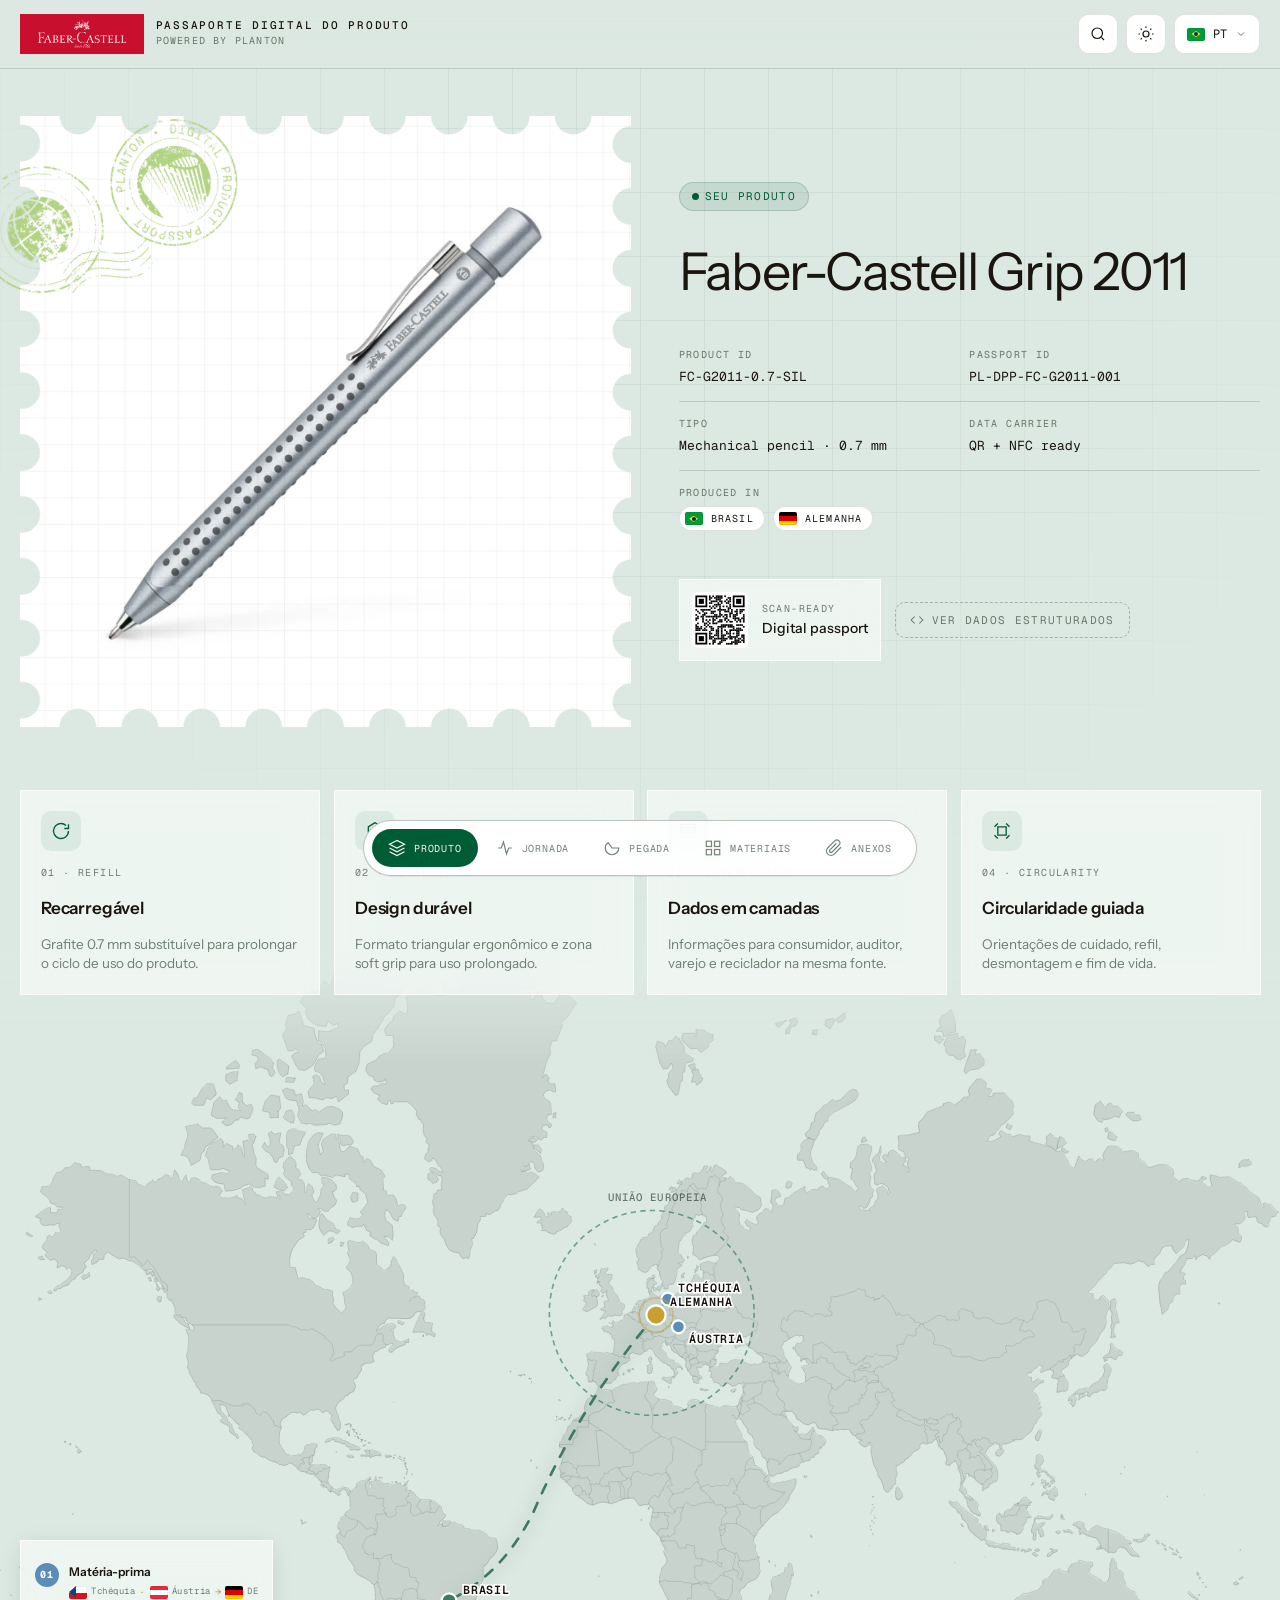
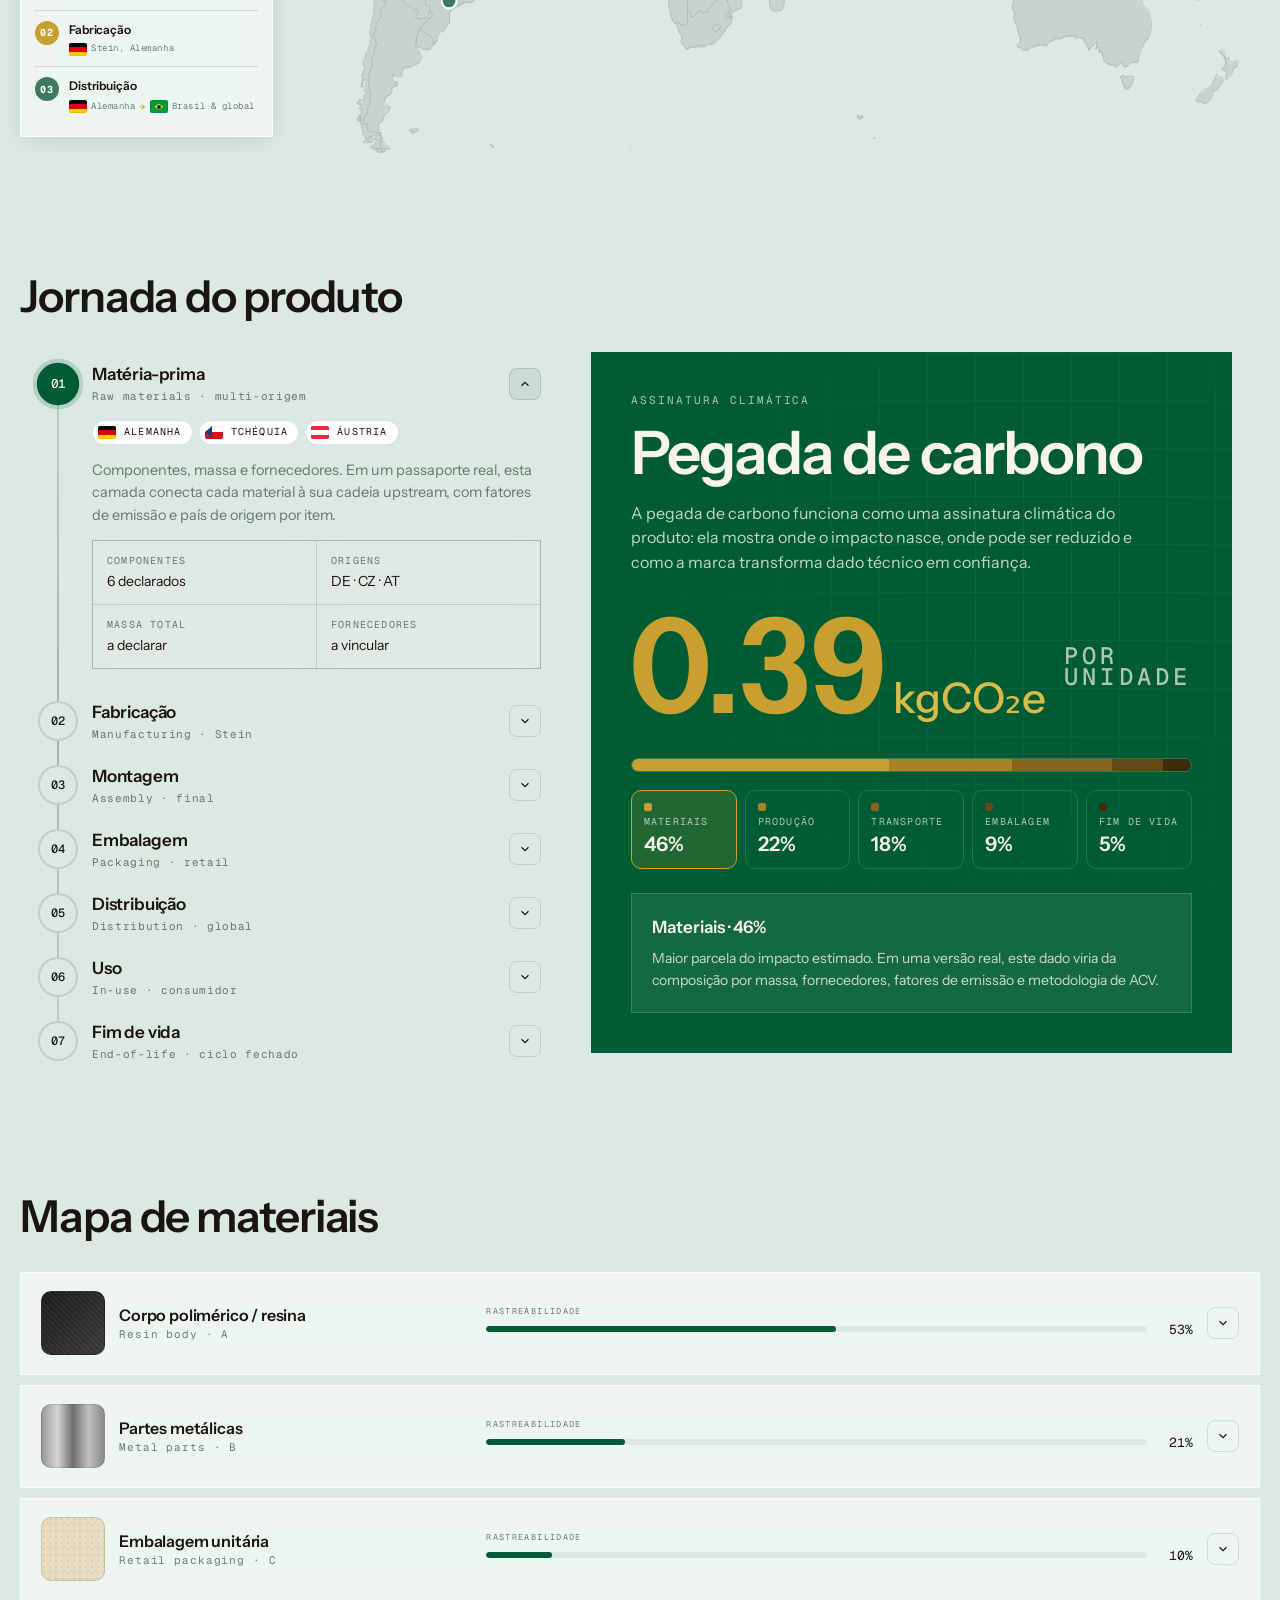
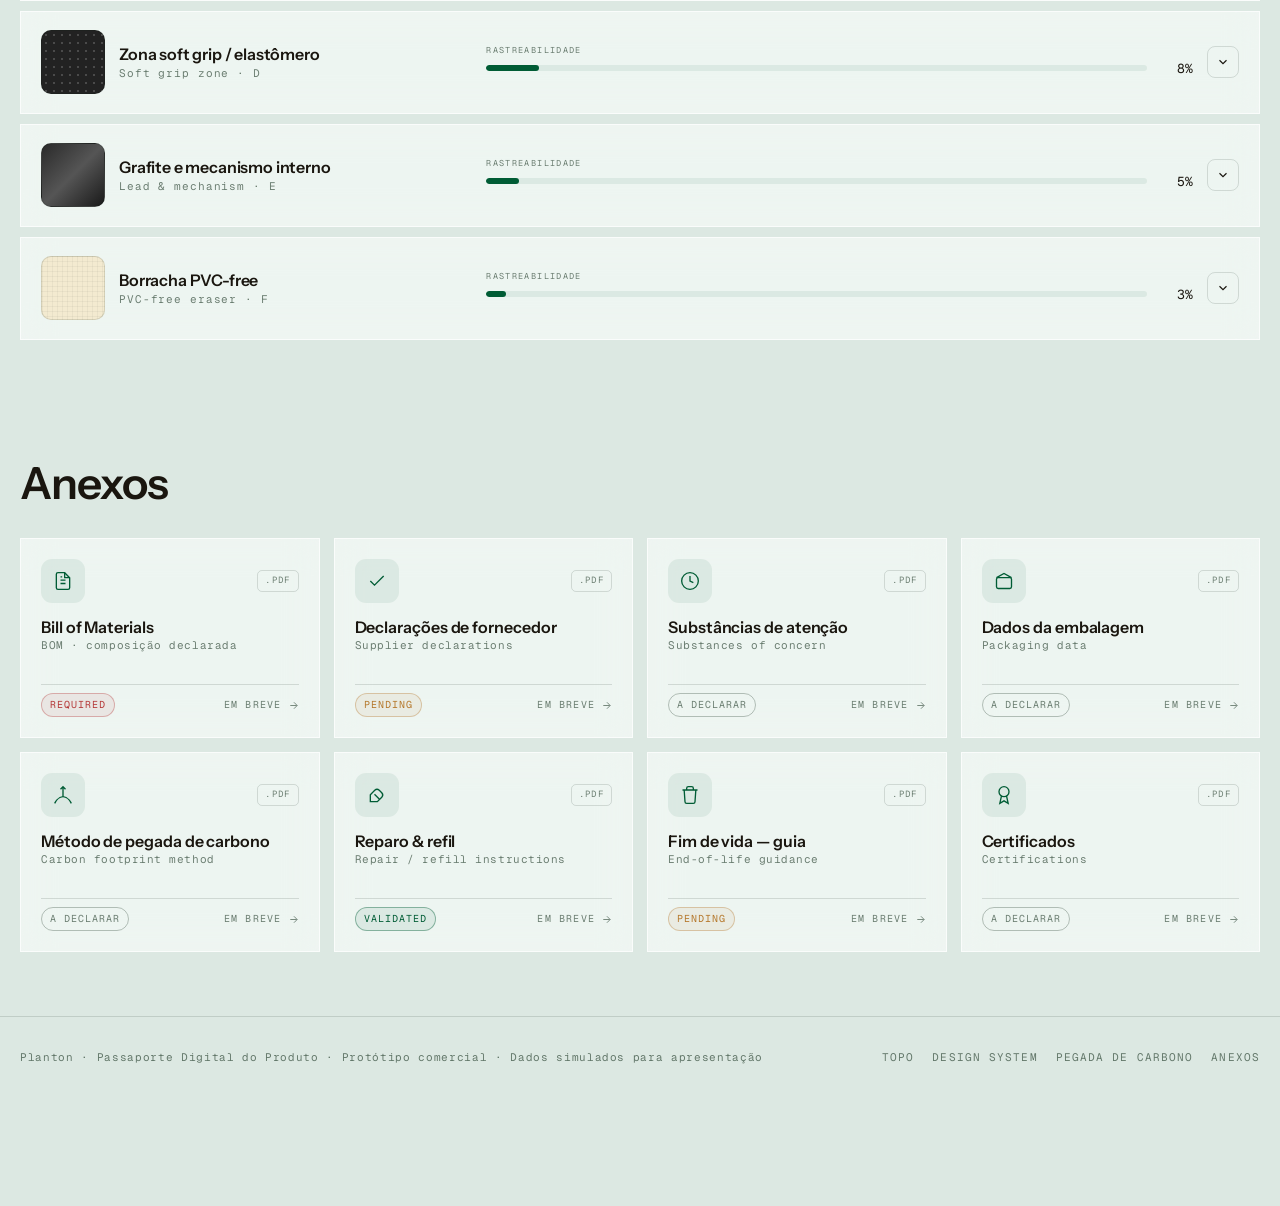
==== commit 694a82c6: "glass" ====
--- a/index.html
+++ b/index.html
@@ -89,7 +89,7 @@
           </div>
           <div class="id-cell">
             <span class="id-cell__label">Passport ID</span>
-            <span class="id-cell__value">PL-DPP-FC-G2011-MOCK-001</span>
+            <span class="id-cell__value">PL-DPP-FC-G2011-001</span>
           </div>
           <div class="id-cell">
             <span class="id-cell__label">Tipo</span>
@@ -184,7 +184,7 @@
 
             <!-- EU ring -->
             <circle class="map-eu-ring" data-route="eu" cx="611" cy="343" r="96"/>
-            <text class="map-label-eu" x="530" y="238">União Europeia</text>
+            <text class="map-label-eu" x="570" y="238">União Europeia</text>
 
             <!-- ── STAGE 01: Matéria-prima (azul) CZ→DE, AT→DE ── -->
             <path class="map-route route-01" d="M626,330 C622,334 618,340 615,345"/>
@@ -314,7 +314,7 @@
             <div class="j-acc__data">
               <div class="j-acc__cell"><div class="j-acc__cell-lbl">Componentes</div><div class="j-acc__cell-val">6 declarados</div></div>
               <div class="j-acc__cell"><div class="j-acc__cell-lbl">Origens</div><div class="j-acc__cell-val">DE · CZ · AT</div></div>
-              <div class="j-acc__cell"><div class="j-acc__cell-lbl">Massa total</div><div class="j-acc__cell-val">mock · a declarar</div></div>
+              <div class="j-acc__cell"><div class="j-acc__cell-lbl">Massa total</div><div class="j-acc__cell-val">a declarar</div></div>
               <div class="j-acc__cell"><div class="j-acc__cell-lbl">Fornecedores</div><div class="j-acc__cell-val">a vincular</div></div>
             </div>
           </div>
@@ -338,9 +338,9 @@
             <p class="j-acc__txt">Lote, planta, mix energético e controles de qualidade. Os indicadores podem ser auditados por terceira parte e versionados a cada batelada.</p>
             <div class="j-acc__data">
               <div class="j-acc__cell"><div class="j-acc__cell-lbl">Lote</div><div class="j-acc__cell-val">LOT-2026-EU-07</div></div>
-              <div class="j-acc__cell"><div class="j-acc__cell-lbl">Planta</div><div class="j-acc__cell-val">DE-01 (mock)</div></div>
-              <div class="j-acc__cell"><div class="j-acc__cell-lbl">Energia</div><div class="j-acc__cell-val">mock kWh/un</div></div>
-              <div class="j-acc__cell"><div class="j-acc__cell-lbl">Qualidade</div><div class="j-acc__cell-val">aprovado mock</div></div>
+              <div class="j-acc__cell"><div class="j-acc__cell-lbl">Planta</div><div class="j-acc__cell-val">DE-01</div></div>
+              <div class="j-acc__cell"><div class="j-acc__cell-lbl">Energia</div><div class="j-acc__cell-val">— kWh/un</div></div>
+              <div class="j-acc__cell"><div class="j-acc__cell-lbl">Qualidade</div><div class="j-acc__cell-val">aprovado</div></div>
             </div>
           </div>
         </div>
@@ -364,8 +364,8 @@
             <div class="j-acc__data">
               <div class="j-acc__cell"><div class="j-acc__cell-lbl">Versão DPP</div><div class="j-acc__cell-val">v0.1 concept</div></div>
               <div class="j-acc__cell"><div class="j-acc__cell-lbl">Sample</div><div class="j-acc__cell-val">passport.test</div></div>
-              <div class="j-acc__cell"><div class="j-acc__cell-lbl">Yield</div><div class="j-acc__cell-val">mock %</div></div>
-              <div class="j-acc__cell"><div class="j-acc__cell-lbl">Inspeção</div><div class="j-acc__cell-val">aprovado mock</div></div>
+              <div class="j-acc__cell"><div class="j-acc__cell-lbl">Yield</div><div class="j-acc__cell-val">— %</div></div>
+              <div class="j-acc__cell"><div class="j-acc__cell-lbl">Inspeção</div><div class="j-acc__cell-val">aprovado</div></div>
             </div>
           </div>
         </div>
@@ -387,9 +387,9 @@
             </div>
             <p class="j-acc__txt">Peso, reciclabilidade, materiais e desenho da embalagem unitária — com data carrier impresso (QR/NFC).</p>
             <div class="j-acc__data">
-              <div class="j-acc__cell"><div class="j-acc__cell-lbl">Material</div><div class="j-acc__cell-val">papel-cartão mock</div></div>
-              <div class="j-acc__cell"><div class="j-acc__cell-lbl">Peso</div><div class="j-acc__cell-val">mock g</div></div>
-              <div class="j-acc__cell"><div class="j-acc__cell-lbl">Reciclável</div><div class="j-acc__cell-val">sim · mock</div></div>
+              <div class="j-acc__cell"><div class="j-acc__cell-lbl">Material</div><div class="j-acc__cell-val">papel-cartão</div></div>
+              <div class="j-acc__cell"><div class="j-acc__cell-lbl">Peso</div><div class="j-acc__cell-val">— g</div></div>
+              <div class="j-acc__cell"><div class="j-acc__cell-lbl">Reciclável</div><div class="j-acc__cell-val">sim</div></div>
               <div class="j-acc__cell"><div class="j-acc__cell-lbl">Data carrier</div><div class="j-acc__cell-val">QR + NFC</div></div>
             </div>
           </div>
@@ -413,10 +413,10 @@
             </div>
             <p class="j-acc__txt">Modal, rotas e distância até o mercado final. Impacto de transporte calculado por fator de emissão por modal.</p>
             <div class="j-acc__data">
-              <div class="j-acc__cell"><div class="j-acc__cell-lbl">Mercado</div><div class="j-acc__cell-val">BR · LatAm (mock)</div></div>
+              <div class="j-acc__cell"><div class="j-acc__cell-lbl">Mercado</div><div class="j-acc__cell-val">BR · LatAm</div></div>
               <div class="j-acc__cell"><div class="j-acc__cell-lbl">Modal</div><div class="j-acc__cell-val">rodo · marítimo</div></div>
-              <div class="j-acc__cell"><div class="j-acc__cell-lbl">Distância</div><div class="j-acc__cell-val">mock km</div></div>
-              <div class="j-acc__cell"><div class="j-acc__cell-lbl">CO₂</div><div class="j-acc__cell-val">mock kg</div></div>
+              <div class="j-acc__cell"><div class="j-acc__cell-lbl">Distância</div><div class="j-acc__cell-val">— km</div></div>
+              <div class="j-acc__cell"><div class="j-acc__cell-lbl">CO₂</div><div class="j-acc__cell-val">— kg</div></div>
             </div>
           </div>
         </div>
@@ -440,7 +440,7 @@
             <div class="j-acc__data">
               <div class="j-acc__cell"><div class="j-acc__cell-lbl">Refil</div><div class="j-acc__cell-val">0.7 mm compatível</div></div>
               <div class="j-acc__cell"><div class="j-acc__cell-lbl">Borracha</div><div class="j-acc__cell-val">substituível</div></div>
-              <div class="j-acc__cell"><div class="j-acc__cell-lbl">Uso est.</div><div class="j-acc__cell-val">mock meses</div></div>
+              <div class="j-acc__cell"><div class="j-acc__cell-lbl">Uso est.</div><div class="j-acc__cell-val">— meses</div></div>
               <div class="j-acc__cell"><div class="j-acc__cell-lbl">Cuidado</div><div class="j-acc__cell-val">guia disponível</div></div>
             </div>
           </div>
@@ -463,10 +463,10 @@
             </div>
             <p class="j-acc__txt">Desmontagem, reciclagem e logística reversa. Instruções locais para separação de polímero, metal, papel e elastômero.</p>
             <div class="j-acc__data">
-              <div class="j-acc__cell"><div class="j-acc__cell-lbl">Desmontagem</div><div class="j-acc__cell-val">3 passos mock</div></div>
-              <div class="j-acc__cell"><div class="j-acc__cell-lbl">Reciclável</div><div class="j-acc__cell-val">parcial mock</div></div>
+              <div class="j-acc__cell"><div class="j-acc__cell-lbl">Desmontagem</div><div class="j-acc__cell-val">3 passos</div></div>
+              <div class="j-acc__cell"><div class="j-acc__cell-lbl">Reciclável</div><div class="j-acc__cell-val">parcial</div></div>
               <div class="j-acc__cell"><div class="j-acc__cell-lbl">Logística reversa</div><div class="j-acc__cell-val">a definir</div></div>
-              <div class="j-acc__cell"><div class="j-acc__cell-lbl">Destino</div><div class="j-acc__cell-val">mock local</div></div>
+              <div class="j-acc__cell"><div class="j-acc__cell-lbl">Destino</div><div class="j-acc__cell-val">local</div></div>
             </div>
           </div>
         </div>
@@ -477,7 +477,7 @@
     <!-- CARBON SIGNATURE — right column -->
     <aside id="carbono" class="journey-carbon" aria-label="Assinatura de carbono do produto">
       <div class="carbon">
-        <div class="carbon__eyebrow">Assinatura climática · Mock</div>
+        <div class="carbon__eyebrow">Assinatura climática</div>
         <h2 class="carbon__title">Pegada de carbono</h2>
         <p class="carbon__lead">A pegada de carbono funciona como uma assinatura climática do produto: ela mostra onde o impacto nasce, onde pode ser reduzido e como a marca transforma dado técnico em confiança.</p>
         <div style="margin-top:32px">
@@ -616,7 +616,7 @@
           <span class="mat__sub">Retail packaging · C</span>
           <div class="mat__mobile-meta">
             <span class="flag cflag cflag-cz"></span><span>Tchéquia · 10%</span>
-            <span class="status-chip s-mock">placeholder</span>
+            <span class="status-chip s-mock">a declarar</span>
           </div>
         </div>
         <div class="mat__pct">
@@ -629,7 +629,7 @@
         <div class="mat__body-inner">
           <div class="mat__info"><span class="mat__info-lbl">Função</span><span class="mat__info-val">Embalagem de varejo e proteção.</span></div>
           <div class="mat__info"><span class="mat__info-lbl">Origem</span><span class="mat__info-val"><span class="cflag cflag-cz"></span> República Tcheca</span></div>
-          <div class="mat__info"><span class="mat__info-lbl">Status</span><span class="mat__info-val"><span class="status-chip s-mock">placeholder</span></span></div>
+          <div class="mat__info"><span class="mat__info-lbl">Status</span><span class="mat__info-val"><span class="status-chip s-mock">a declarar</span></span></div>
           <div class="mat__info"><span class="mat__info-lbl">Documento</span><span class="mat__info-val">Peso, composição e reciclabilidade da embalagem</span></div>
           <div class="mat__info"><span class="mat__info-lbl">Fim de vida</span><span class="mat__info-val">Coleta seletiva · papel/cartão</span></div>
         </div>
@@ -674,7 +674,7 @@
           <span class="mat__sub">Lead &amp; mechanism · E</span>
           <div class="mat__mobile-meta">
             <span class="flag cflag cflag-at"></span><span>Áustria · 5%</span>
-            <span class="status-chip s-mock">mock</span>
+            <span class="status-chip s-mock">a declarar</span>
           </div>
         </div>
         <div class="mat__pct">
@@ -687,7 +687,7 @@
         <div class="mat__body-inner">
           <div class="mat__info"><span class="mat__info-lbl">Função</span><span class="mat__info-val">Escrita e avanço do grafite.</span></div>
           <div class="mat__info"><span class="mat__info-lbl">Origem</span><span class="mat__info-val"><span class="cflag cflag-at"></span> Áustria</span></div>
-          <div class="mat__info"><span class="mat__info-lbl">Status</span><span class="mat__info-val"><span class="status-chip s-mock">mock</span></span></div>
+          <div class="mat__info"><span class="mat__info-lbl">Status</span><span class="mat__info-val"><span class="status-chip s-mock">a declarar</span></span></div>
           <div class="mat__info"><span class="mat__info-lbl">Documento</span><span class="mat__info-val">Composição do grafite e compatibilidade de refil</span></div>
           <div class="mat__info"><span class="mat__info-lbl">Fim de vida</span><span class="mat__info-val">Refil prolonga ciclo · componente substituível</span></div>
         </div>
@@ -703,7 +703,7 @@
           <span class="mat__sub">PVC-free eraser · F</span>
           <div class="mat__mobile-meta">
             <span class="flag cflag cflag-de"></span><span>Alemanha · 3%</span>
-            <span class="status-chip s-mock">mock</span>
+            <span class="status-chip s-mock">a declarar</span>
           </div>
         </div>
         <div class="mat__pct">
@@ -716,7 +716,7 @@
         <div class="mat__body-inner">
           <div class="mat__info"><span class="mat__info-lbl">Função</span><span class="mat__info-val">Apagamento e reposição.</span></div>
           <div class="mat__info"><span class="mat__info-lbl">Origem</span><span class="mat__info-val"><span class="cflag cflag-de"></span> Alemanha</span></div>
-          <div class="mat__info"><span class="mat__info-lbl">Status</span><span class="mat__info-val"><span class="status-chip s-mock">mock</span></span></div>
+          <div class="mat__info"><span class="mat__info-lbl">Status</span><span class="mat__info-val"><span class="status-chip s-mock">a declarar</span></span></div>
           <div class="mat__info"><span class="mat__info-lbl">Documento</span><span class="mat__info-val">Declaração PVC-free</span></div>
           <div class="mat__info"><span class="mat__info-lbl">Fim de vida</span><span class="mat__info-val">Substituível · descarte com resíduos urbanos compatíveis</span></div>
         </div>
@@ -778,7 +778,7 @@
         <p class="annex__sub">Substances of concern</p>
       </div>
       <div class="annex__meta">
-        <span class="status-chip s-mock">mock</span>
+        <span class="status-chip s-mock">a declarar</span>
         <span class="annex__cta">Em breve <svg viewBox="0 0 24 24" fill="none" stroke="currentColor" stroke-width="2"><path d="M5 12h14M13 5l7 7-7 7"/></svg></span>
       </div>
     </article>
@@ -793,7 +793,7 @@
         <p class="annex__sub">Packaging data</p>
       </div>
       <div class="annex__meta">
-        <span class="status-chip s-mock">mock</span>
+        <span class="status-chip s-mock">a declarar</span>
         <span class="annex__cta">Em breve <svg viewBox="0 0 24 24" fill="none" stroke="currentColor" stroke-width="2"><path d="M5 12h14M13 5l7 7-7 7"/></svg></span>
       </div>
     </article>
@@ -808,7 +808,7 @@
         <p class="annex__sub">Carbon footprint method</p>
       </div>
       <div class="annex__meta">
-        <span class="status-chip s-mock">mock</span>
+        <span class="status-chip s-mock">a declarar</span>
         <span class="annex__cta">Em breve <svg viewBox="0 0 24 24" fill="none" stroke="currentColor" stroke-width="2"><path d="M5 12h14M13 5l7 7-7 7"/></svg></span>
       </div>
     </article>
@@ -853,7 +853,7 @@
         <p class="annex__sub">Certifications</p>
       </div>
       <div class="annex__meta">
-        <span class="status-chip s-mock">mock</span>
+        <span class="status-chip s-mock">a declarar</span>
         <span class="annex__cta">Em breve <svg viewBox="0 0 24 24" fill="none" stroke="currentColor" stroke-width="2"><path d="M5 12h14M13 5l7 7-7 7"/></svg></span>
       </div>
     </article>
@@ -939,7 +939,7 @@
     <div class="modal__head">
       <div>
         <div class="modal__title">Dados estruturados do passaporte</div>
-        <div class="mono muted" style="font-size:11px;letter-spacing:0.1em;text-transform:uppercase;margin-top:2px">application/json · mock</div>
+        <div class="mono muted" style="font-size:11px;letter-spacing:0.1em;text-transform:uppercase;margin-top:2px">application/json</div>
       </div>
       <button class="modal__close" id="modalClose"><svg width="16" height="16" viewBox="0 0 24 24" fill="none" stroke="currentColor" stroke-width="2"><path d="M18 6L6 18M6 6l12 12"/></svg></button>
     </div>
--- a/style.css
+++ b/style.css
@@ -365,9 +365,17 @@
 .qr-card{
   display:flex;align-items:center;gap:14px;
   padding:12px;
-  border:1px solid var(--line);
+  border:1px solid rgba(255,255,255,0.7);
   border-radius:0;
-  background:var(--card);
+  background:rgba(255,255,255,0.55);
+  backdrop-filter:blur(16px) saturate(1.4);
+  -webkit-backdrop-filter:blur(16px) saturate(1.4);
+}
+html[data-theme="dark"] .qr-card{
+  background:rgba(14,28,11,0.55);
+  backdrop-filter:blur(16px) saturate(1.6);
+  -webkit-backdrop-filter:blur(16px) saturate(1.6);
+  border-color:rgba(240,235,216,0.12);
 }
 .qr-card__qr{
   width:56px;height:56px;border-radius:6px;
@@ -412,16 +420,25 @@
 .h-card{
   flex:0 0 72%;max-width:260px;
   scroll-snap-align:start;
-  background:var(--card);
-  border:1px solid var(--line);
+  background:rgba(255,255,255,0.55);
+  backdrop-filter:blur(16px) saturate(1.4);
+  -webkit-backdrop-filter:blur(16px) saturate(1.4);
+  border:1px solid rgba(255,255,255,0.7);
   border-radius:0;
   padding:20px;
   display:flex;flex-direction:column;gap:14px;
   transition:transform .25s ease, border-color .25s ease, box-shadow .25s ease;
   position:relative;overflow:hidden;
 }
+html[data-theme="dark"] .h-card{
+  background:rgba(14,28,11,0.55);
+  backdrop-filter:blur(16px) saturate(1.6);
+  -webkit-backdrop-filter:blur(16px) saturate(1.6);
+  border-color:rgba(240,235,216,0.12);
+}
 @media (min-width:780px){.h-card{flex:none;max-width:none}}
-.h-card:hover{transform:translateY(-2px);border-color:var(--line-strong);box-shadow:var(--shadow-1)}
+.h-card:hover{transform:translateY(-2px);border-color:rgba(255,255,255,0.9);box-shadow:var(--shadow-1)}
+html[data-theme="dark"] .h-card:hover{border-color:rgba(240,235,216,0.25)}
 .h-card__icon{
   width:40px;height:40px;border-radius:10px;
   background:var(--chip);
@@ -555,13 +572,22 @@
    ========================================================= */
 .mat-list{display:flex;flex-direction:column;gap:10px}
 .mat{
-  background:var(--card);
-  border:1px solid var(--line);
+  background:rgba(255,255,255,0.55);
+  backdrop-filter:blur(16px) saturate(1.4);
+  -webkit-backdrop-filter:blur(16px) saturate(1.4);
+  border:1px solid rgba(255,255,255,0.7);
   border-radius:0;
   overflow:hidden;
   transition:border-color .2s ease, box-shadow .2s ease;
 }
-.mat.open{border-color:var(--line-strong);box-shadow:var(--shadow-1)}
+html[data-theme="dark"] .mat{
+  background:rgba(14,28,11,0.55);
+  backdrop-filter:blur(16px) saturate(1.6);
+  -webkit-backdrop-filter:blur(16px) saturate(1.6);
+  border-color:rgba(240,235,216,0.12);
+}
+.mat.open{border-color:rgba(255,255,255,0.9);box-shadow:var(--shadow-1)}
+html[data-theme="dark"] .mat.open{border-color:rgba(240,235,216,0.25)}
 .mat__head{
   display:grid;
   grid-template-columns:56px 1fr 1fr auto;
@@ -1160,7 +1186,15 @@
   border:1px solid var(--line);border-radius:0;overflow:hidden;
   grid-template-columns:1fr 1fr;
 }
-.j-acc__cell{background:var(--card);padding:12px 14px}
+.j-acc__cell{
+  background:rgba(255,255,255,0.55);
+  backdrop-filter:blur(12px) saturate(1.4);
+  -webkit-backdrop-filter:blur(12px) saturate(1.4);
+  padding:12px 14px;
+}
+html[data-theme="dark"] .j-acc__cell{
+  background:rgba(14,28,11,0.55);
+}
 .j-acc__cell-lbl{font-family:var(--font-mono);font-size:10px;letter-spacing:0.12em;text-transform:uppercase;color:var(--muted)}
 .j-acc__cell-val{font-size:14px;margin-top:2px}
 
@@ -1193,14 +1227,22 @@
 .annex{
   flex:0 0 72%;max-width:260px;
   scroll-snap-align:start;
-  background:var(--card);
-  border:1px solid var(--line);
+  background:rgba(255,255,255,0.55);
+  backdrop-filter:blur(16px) saturate(1.4);
+  -webkit-backdrop-filter:blur(16px) saturate(1.4);
+  border:1px solid rgba(255,255,255,0.7);
   border-radius:0;
   padding:20px;
   display:flex;flex-direction:column;gap:14px;
   transition:transform .3s cubic-bezier(.2,.7,.2,1), border-color .25s ease, box-shadow .25s ease;
   position:relative;overflow:hidden;
   min-height:200px;
+}
+html[data-theme="dark"] .annex{
+  background:rgba(14,28,11,0.55);
+  backdrop-filter:blur(16px) saturate(1.6);
+  -webkit-backdrop-filter:blur(16px) saturate(1.6);
+  border-color:rgba(240,235,216,0.12);
 }
 @media (min-width:1024px){.annex{flex:none;max-width:none}}
 .annex::after{
@@ -1211,7 +1253,8 @@
   opacity:0;transition:opacity .35s ease;
   pointer-events:none;
 }
-.annex:hover{transform:translateY(-3px);border-color:var(--line-strong);box-shadow:var(--shadow-1)}
+.annex:hover{transform:translateY(-3px);border-color:rgba(255,255,255,0.9);box-shadow:var(--shadow-1)}
+html[data-theme="dark"] .annex:hover{border-color:rgba(240,235,216,0.25)}
 .annex:hover::after{opacity:1}
 .annex__head{display:flex;align-items:center;justify-content:space-between;gap:12px}
 .annex__icon{
@@ -1324,7 +1367,8 @@
 .map-legend__arrow{font-family:"Geist Mono",monospace;font-size:10px;color:var(--accent)}
 .map-chips{display:none}
 .map-panel{display:none}
-.map-legend{position:absolute;bottom:16px;left:max(20px, calc((100% - 1280px) / 2 + 20px));background:color-mix(in oklab,var(--card) 94%,transparent);border:1px solid var(--line);border-radius:0;padding:12px 14px;display:flex;flex-direction:column;gap:0;backdrop-filter:blur(8px);-webkit-backdrop-filter:blur(8px);z-index:10;max-width:270px;box-shadow:0 4px 24px -6px rgba(10,45,48,0.18)}
+.map-legend{position:absolute;bottom:16px;left:max(20px, calc((100% - 1280px) / 2 + 20px));background:rgba(255,255,255,0.55);border:1px solid rgba(255,255,255,0.7);border-radius:0;padding:12px 14px;display:flex;flex-direction:column;gap:0;backdrop-filter:blur(16px) saturate(1.4);-webkit-backdrop-filter:blur(16px) saturate(1.4);z-index:10;max-width:270px;box-shadow:0 4px 24px -6px rgba(10,45,48,0.18)}
+html[data-theme="dark"] .map-legend{background:rgba(14,28,11,0.6);border-color:rgba(240,235,216,0.12);backdrop-filter:blur(16px) saturate(1.6);-webkit-backdrop-filter:blur(16px) saturate(1.6)}
 .map-legend__stage{display:flex;align-items:flex-start;gap:10px;padding:10px 0;white-space:nowrap}
 .map-legend__stage:not(:last-child){border-bottom:1px solid var(--line)}
 .map-legend__stage-num{font-family:var(--font-mono);font-size:10px;font-weight:700;letter-spacing:0.08em;color:#fff;width:24px;height:24px;border-radius:50%;border:none;display:grid;place-items:center;flex-shrink:0}
@@ -1338,7 +1382,7 @@
 .map-legend__stage-sub{font-family:var(--font-mono);font-size:9px;letter-spacing:0.06em;color:var(--muted);display:flex;align-items:center;gap:4px;flex-wrap:wrap}
 .map-legend__sep{display:none}
 @media (max-width:779px){
-  .map-legend{position:static;max-width:100%;border-radius:0;border:none;border-top:1px solid var(--line);backdrop-filter:none;-webkit-backdrop-filter:none;box-shadow:none;background:var(--card);padding:12px 20px;bottom:auto;left:auto}
+  .map-legend{position:static;max-width:100%;border-radius:0;border:none;border-top:1px solid rgba(255,255,255,0.5);backdrop-filter:blur(16px) saturate(1.4);-webkit-backdrop-filter:blur(16px) saturate(1.4);box-shadow:none;background:rgba(255,255,255,0.55);padding:12px 20px;bottom:auto;left:auto}
   .map-legend__stage{white-space:normal}
 }
 
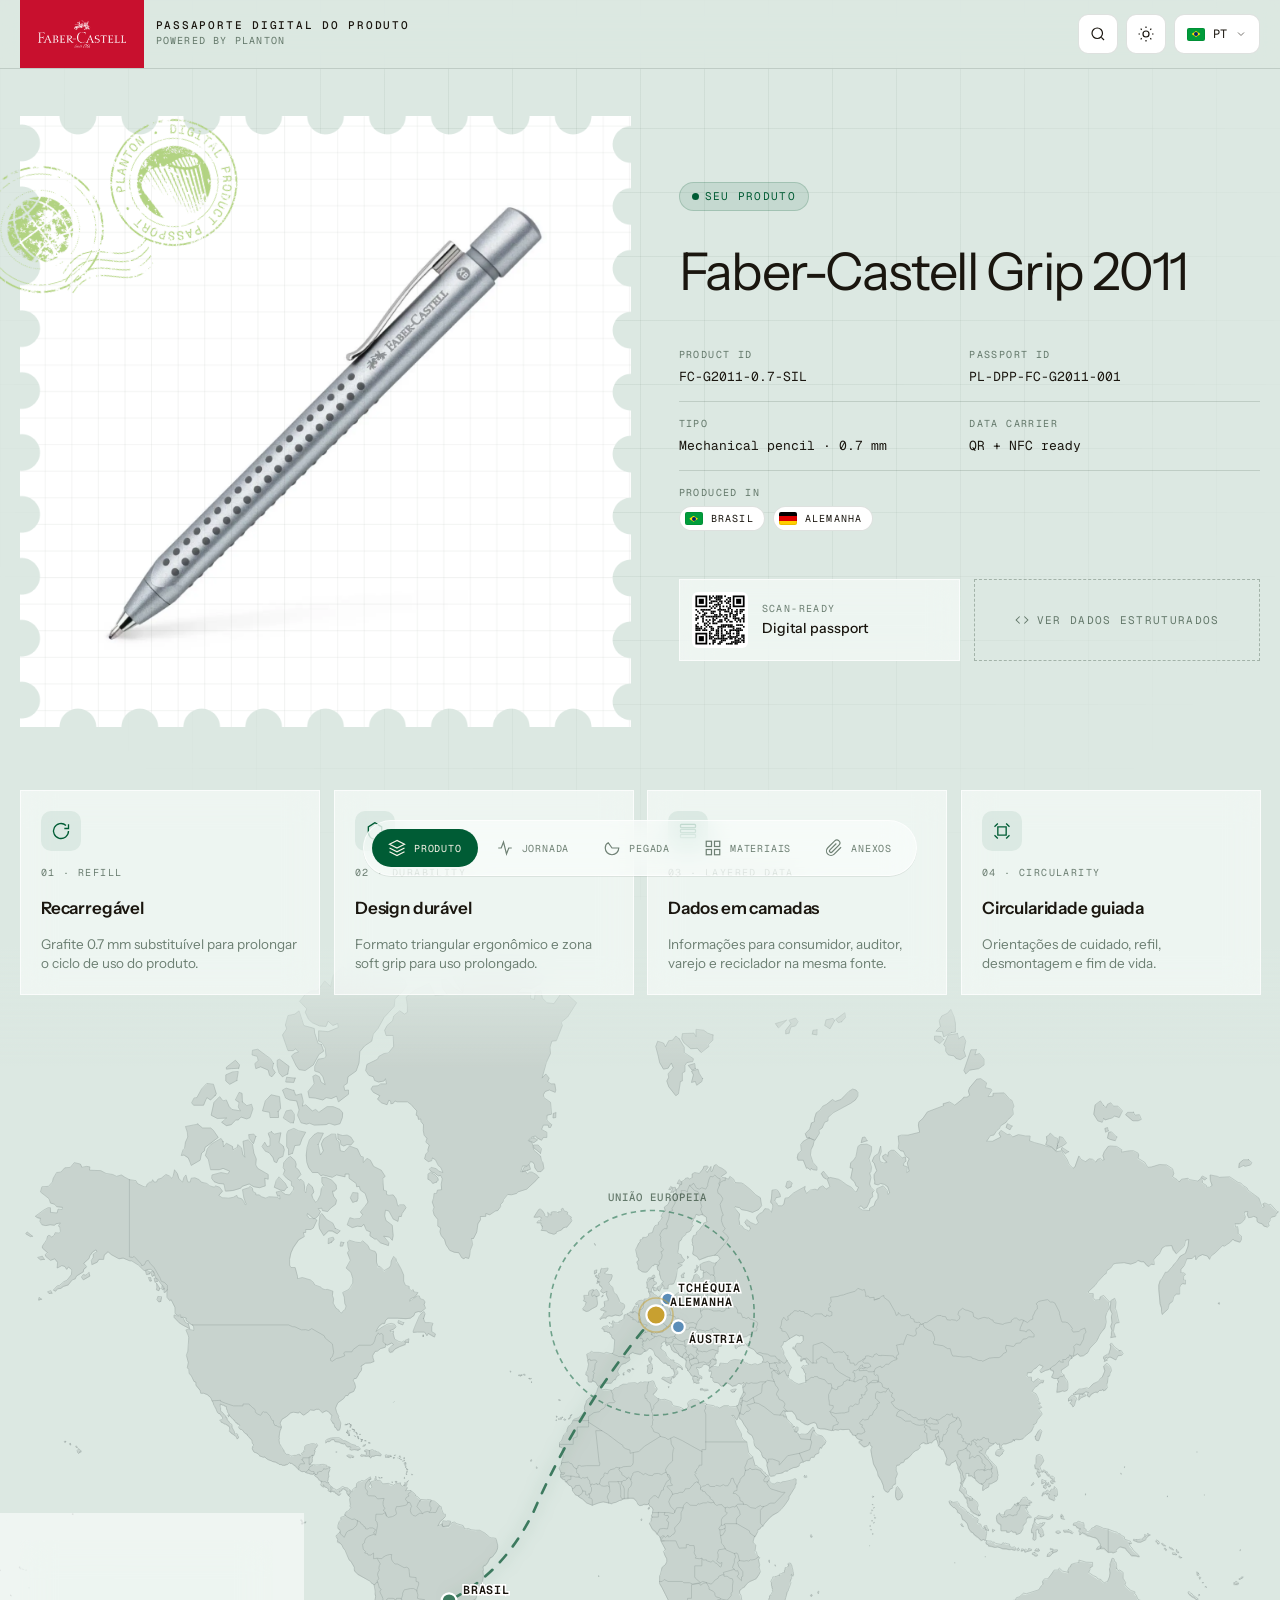
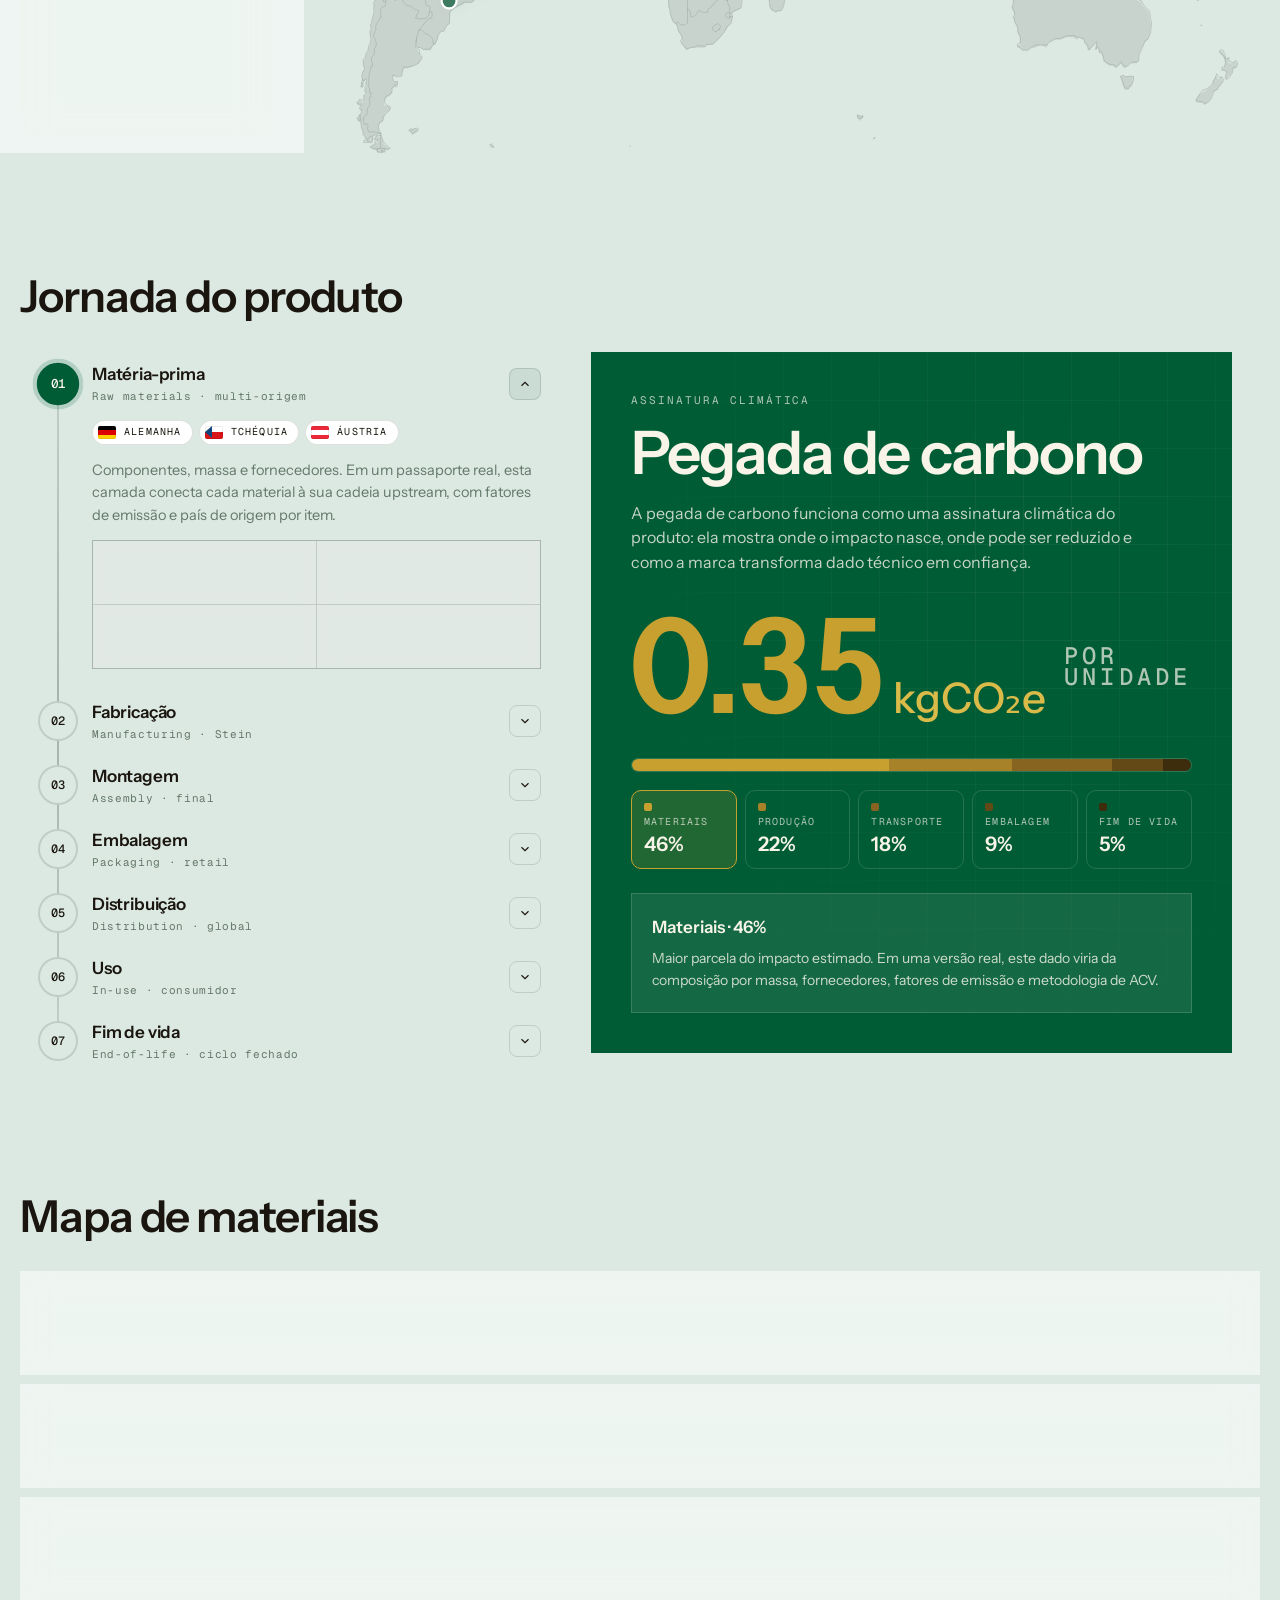
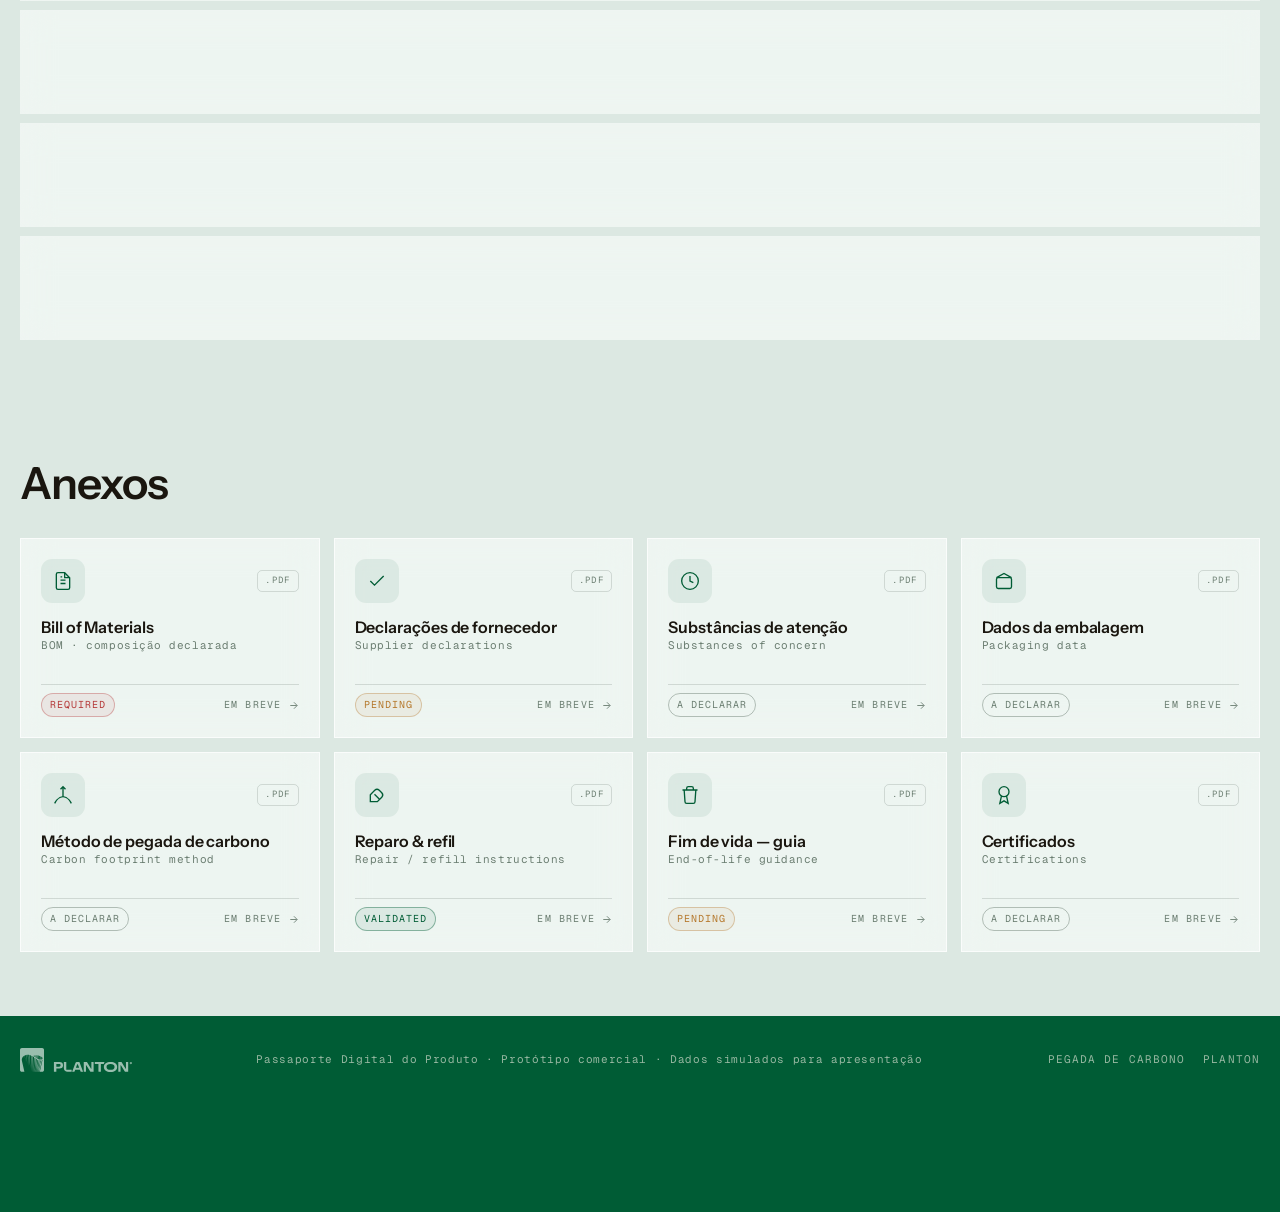
==== commit 196c0b38: "ajustesnovos" ====
--- a/index.html
+++ b/index.html
@@ -23,7 +23,7 @@
         <img src="assets/faber-castell.svg" alt="Faber-Castell" class="brand__fc-logo"/>
       </div>
       <div>
-        <div class="brand__title" data-i18n="header.title">Passaporte Digital do Produto</div>
+        <div class="brand__title" data-i18n="header.title">Passaporte Digital<br class="brand__title-br"> do Produto</div>
         <div class="brand__sub">powered by Planton</div>
       </div>
     </div>
@@ -878,14 +878,17 @@
      ========================================================= -->
 <footer class="footer">
   <div class="container footer__inner">
+    <div class="footer__brand">
+      <a href="https://planton.eco.br/" target="_blank" aria-label="Planton">
+        <img src="assets/Logo_Planton_01.svg" alt="Planton" class="footer__logo" />
+      </a>
+    </div>
     <div class="footer__txt">
-      Planton · Passaporte Digital do Produto · Protótipo comercial · Dados simulados para apresentação
+      Passaporte Digital do Produto · Protótipo comercial · Dados simulados para apresentação
     </div>
     <div class="footer__links">
-      <a href="#produto">Topo</a>
-      <a href="https://design.planton.eco.br" target="_blank" rel="noopener">Design system</a>
       <a href="#carbono">Pegada de carbono</a>
-      <a href="#anexos">Anexos</a>
+      <a href="https://planton.eco.br/" target="_blank">Planton</a>
     </div>
   </div>
 </footer>
--- a/style.css
+++ b/style.css
@@ -124,7 +124,8 @@
   padding:0 20px;min-height:64px;
   display:flex;align-items:stretch;justify-content:space-between;gap:16px;
 }
-.brand{display:flex;align-items:center;gap:12px;min-width:0;padding:14px 0}
+.brand{display:flex;align-items:stretch;gap:12px;min-width:0;padding:0}
+.brand > div:not(.brand__fc){display:flex;flex-direction:column;justify-content:center;padding:14px 0}
 .brand__fc{
   background:#C8102E;
   border-radius:0;
@@ -283,6 +284,9 @@
   z-index:3;
   transform:rotate(-15deg);
 }
+@media (max-width:779px){
+  .pencil-badge{width:68%;top:-2%;left:-15%}
+}
 @keyframes floaty{
   0%,100%{transform:translateY(0)}
   50%{transform:translateY(-10px)}
@@ -359,7 +363,7 @@
 }
 
 .hero__bottom{
-  display:flex;align-items:center;gap:14px;flex-wrap:wrap;
+  display:flex;align-items:stretch;gap:14px;flex-wrap:wrap;
   margin-top:4px;
 }
 .qr-card{
@@ -370,6 +374,7 @@
   background:rgba(255,255,255,0.55);
   backdrop-filter:blur(16px) saturate(1.4);
   -webkit-backdrop-filter:blur(16px) saturate(1.4);
+  flex:1;min-width:0;
 }
 html[data-theme="dark"] .qr-card{
   background:rgba(14,28,11,0.55);
@@ -763,15 +768,21 @@
   bottom:16px;z-index:55;
   display:flex;align-items:center;gap:2px;
   padding:6px;
-  background:color-mix(in oklab, var(--card) 92%, transparent);
-  backdrop-filter:saturate(140%) blur(20px);
-  -webkit-backdrop-filter:saturate(140%) blur(20px);
-  border:1px solid var(--line-strong);
+  background:rgba(255,255,255,0.55);
+  backdrop-filter:blur(16px) saturate(1.4);
+  -webkit-backdrop-filter:blur(16px) saturate(1.4);
+  border:1px solid rgba(255,255,255,0.7);
   border-radius:99px;
   box-shadow:var(--shadow-2);
   max-width:calc(100vw - 24px);
   overflow-x:auto;
   scrollbar-width:none;
+}
+html[data-theme="dark"] .dock{
+  background:rgba(14,28,11,0.6);
+  backdrop-filter:blur(16px) saturate(1.6);
+  -webkit-backdrop-filter:blur(16px) saturate(1.6);
+  border-color:rgba(240,235,216,0.12);
 }
 .dock::-webkit-scrollbar{display:none}
 .dock__btn{
@@ -794,7 +805,10 @@
 .to-top{
   position:fixed;right:16px;bottom:88px;z-index:54;
   width:44px;height:44px;border-radius:50%;
-  background:var(--card);border:1px solid var(--line-strong);
+  background:color-mix(in oklab, var(--bg) 55%, transparent);
+  border:1px solid color-mix(in oklab, var(--line-strong) 60%, transparent);
+  backdrop-filter:blur(16px) saturate(1.4);
+  -webkit-backdrop-filter:blur(16px) saturate(1.4);
   display:grid;place-items:center;
   box-shadow:var(--shadow-1);
   opacity:0;pointer-events:none;transition:opacity .25s ease, transform .25s ease;
@@ -843,11 +857,12 @@
 
 /* JSON modal */
 .json-btn{
-  display:inline-flex;align-items:center;gap:8px;
-  padding:10px 14px;border:1px dashed var(--line-strong);border-radius:10px;
+  display:inline-flex;align-items:center;justify-content:center;gap:8px;
+  padding:12px 14px;border:1px dashed var(--line-strong);border-radius:0;
   font-family:var(--font-mono);font-size:11px;letter-spacing:0.12em;text-transform:uppercase;
   color:var(--muted);
   transition:color .2s ease, border-color .2s ease;
+  flex:1;min-width:0;
 }
 .json-btn:hover{color:var(--fg);border-color:var(--forest)}
 .modal-backdrop{
@@ -874,15 +889,19 @@
    FOOTER
    ========================================================= */
 .footer{
-  border-top:1px solid var(--line);
+  background:var(--forest);
+  border-top:none;
   padding:32px 0 120px;
   margin-top:64px;
 }
 @media (min-width:980px){.footer{padding-bottom:140px}}
 .footer__inner{display:flex;flex-wrap:wrap;gap:20px;align-items:center;justify-content:space-between}
-.footer__txt{font-family:var(--font-mono);font-size:11px;color:var(--muted);letter-spacing:0.06em}
-.footer__links{display:flex;gap:18px;font-family:var(--font-mono);font-size:11px;letter-spacing:0.1em;text-transform:uppercase;color:var(--muted)}
-.footer__links a:hover{color:var(--fg)}
+.footer__brand{flex-shrink:0}
+.footer__logo{height:24px;width:auto;display:block;filter:brightness(0) invert(1);opacity:0.6;transition:opacity .2s ease;}
+.footer__brand:hover .footer__logo{opacity:1}
+.footer__txt{font-family:var(--font-mono);font-size:11px;color:color-mix(in oklab, var(--cream) 60%, transparent);letter-spacing:0.06em}
+.footer__links{display:flex;gap:18px;font-family:var(--font-mono);font-size:11px;letter-spacing:0.1em;text-transform:uppercase;color:color-mix(in oklab, var(--cream) 60%, transparent)}
+.footer__links a:hover{color:var(--cream)}
 
 /* Utility */
 .flag{font-size:16px;line-height:1}
@@ -1386,3 +1405,13 @@
   .map-legend__stage{white-space:normal}
 }
 
+@media (max-width:599px) {
+  #cmdkOpen { display: none; }
+  .brand__title { font-size: 9px; letter-spacing: 0.08em; }
+  .brand__sub { display: none; }
+  .brand__fc { padding: 0 12px; }
+  .app-header__inner { padding-left: 0; }
+}
+.brand__title-br { display: none; }
+@media (max-width:599px) { .brand__title-br { display: block; } }
+
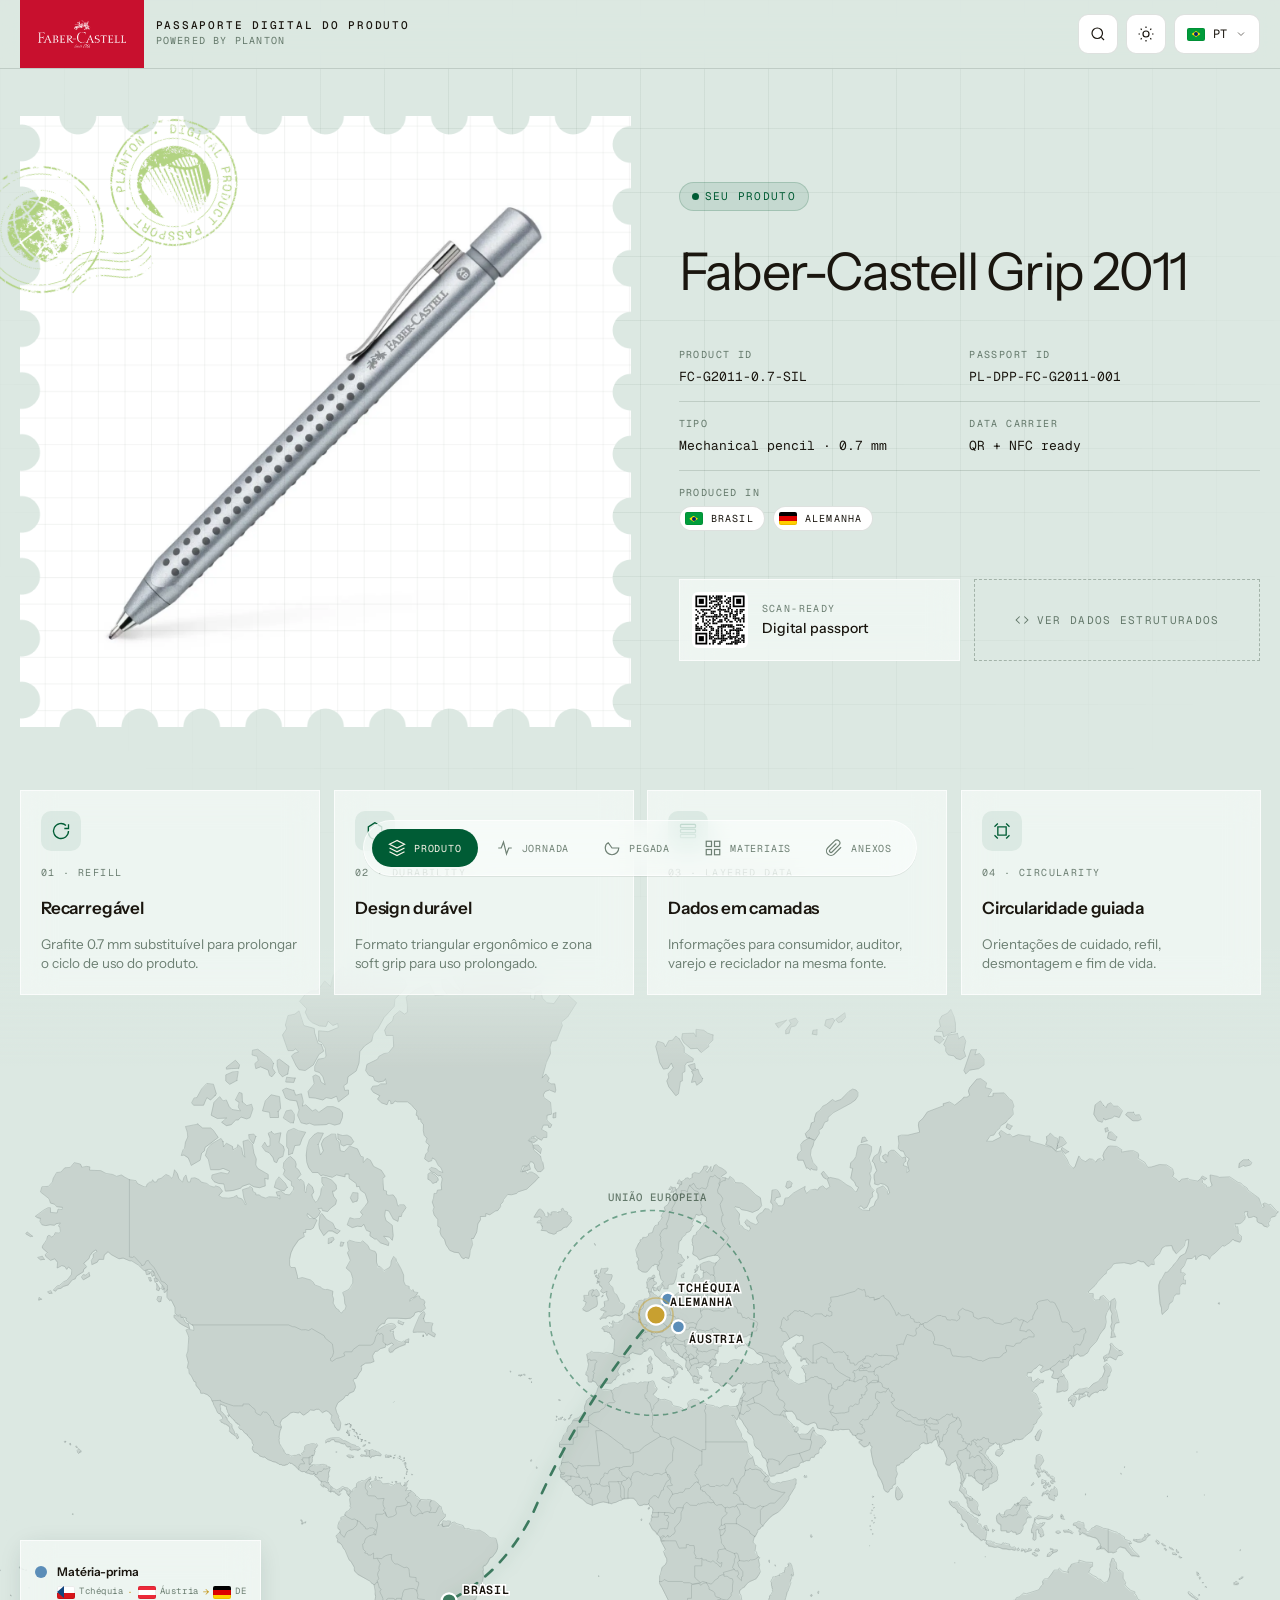
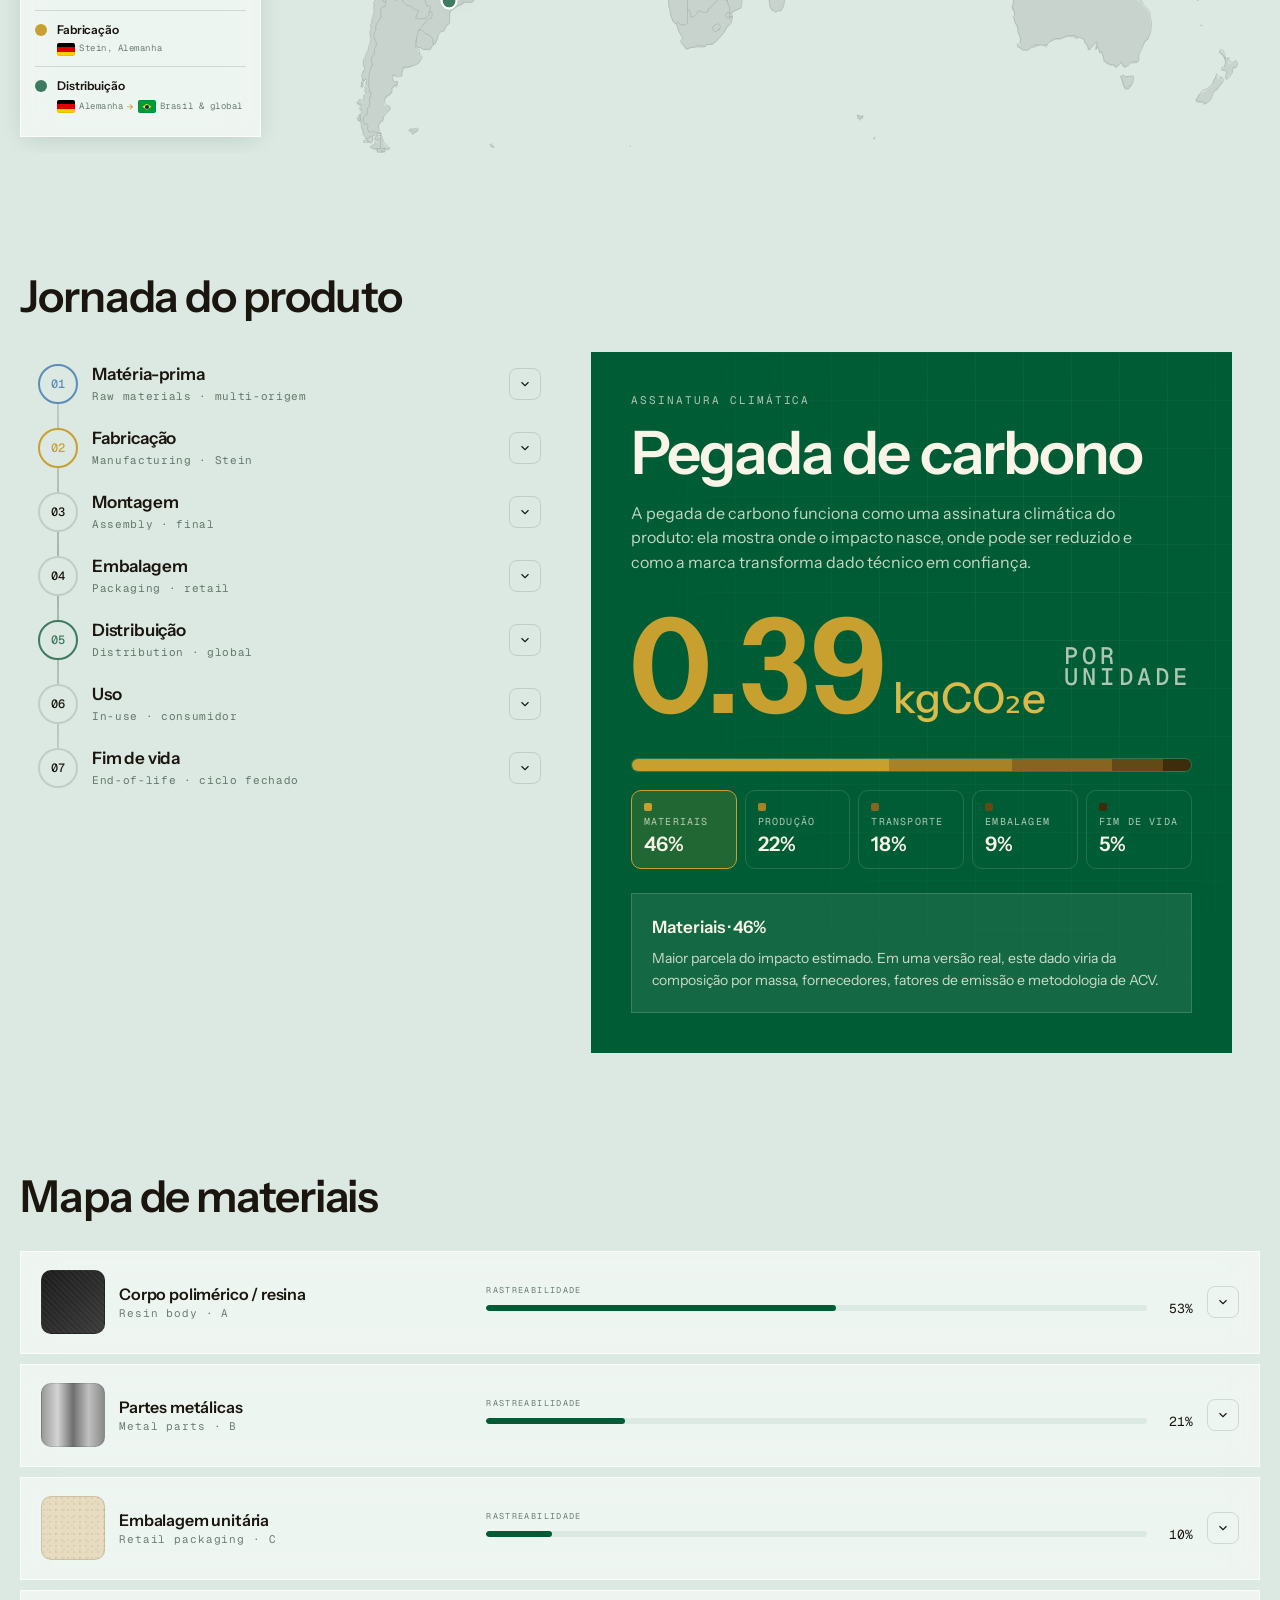
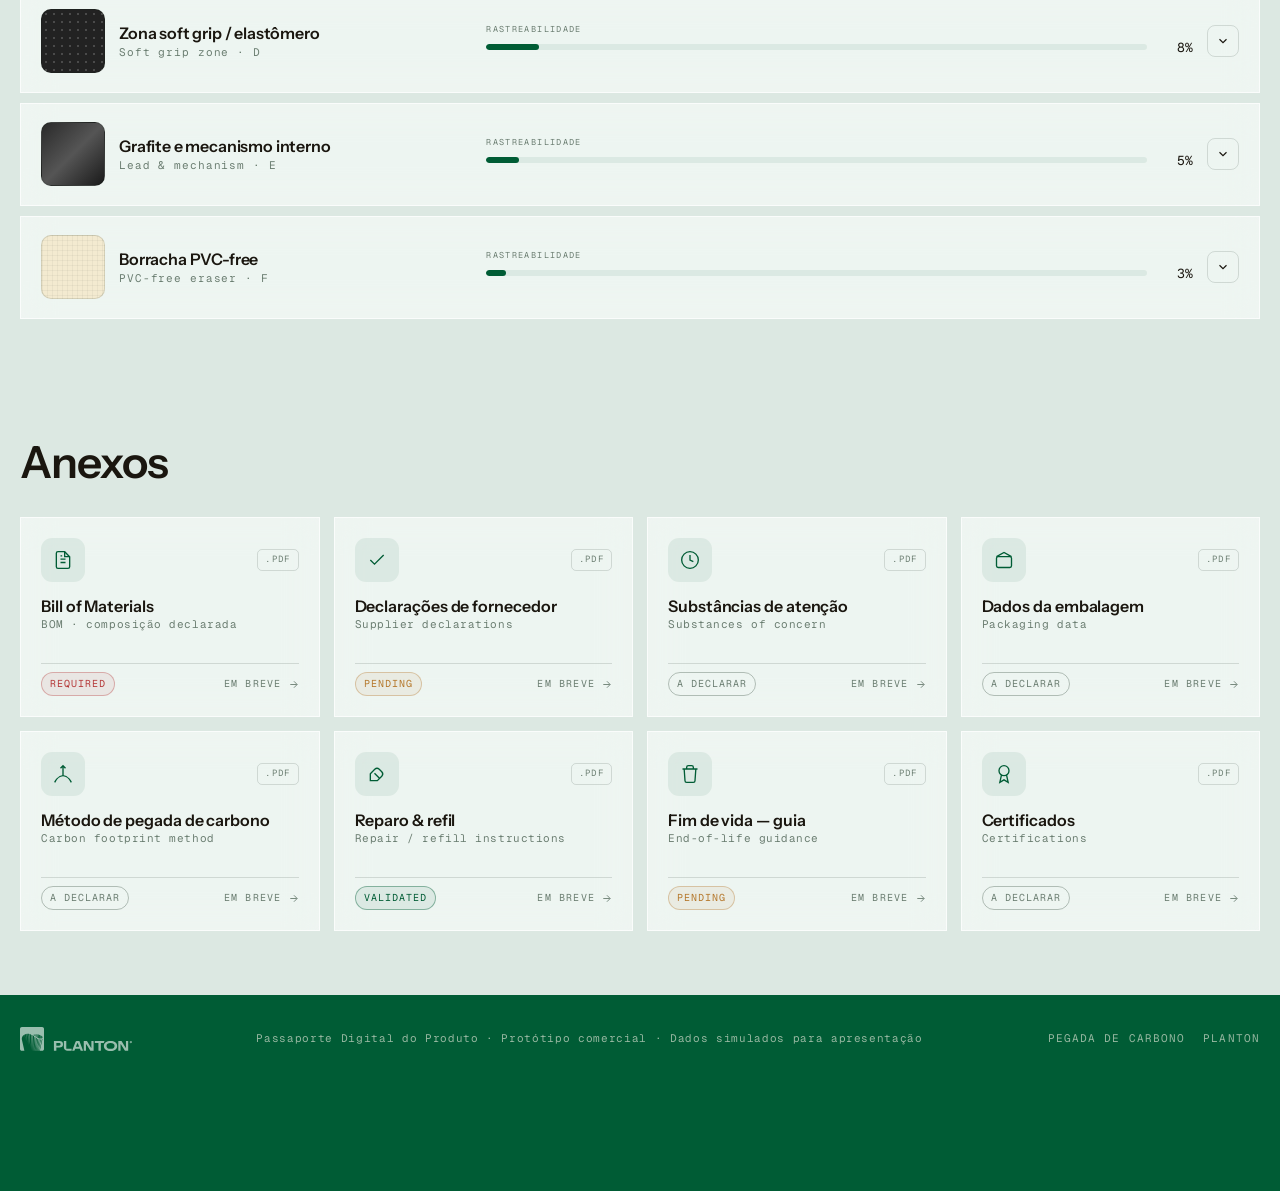
==== commit e00147fd: "ajustesnovos" ====
--- a/index.html
+++ b/index.html
@@ -294,8 +294,8 @@
     <!-- ACCORDION — left column -->
     <ol class="journey-accordion reveal-stagger" id="journeyAccordion" role="list">
 
-      <li class="j-acc open" data-step="0">
-        <button class="j-acc__head" aria-expanded="true">
+      <li class="j-acc" data-step="0">
+        <button class="j-acc__head" aria-expanded="false">
           <span class="j-acc__num">01</span>
           <div class="j-acc__title-wrap">
             <span class="j-acc__title">Matéria-prima</span>
@@ -1147,8 +1147,8 @@
   });
 });
 
-// initialize map with first step
-setJourney(0);
+// initialize map with no step open
+drawRoutes(0);
 
 /* =========================================================
    SCROLL SPY + DOCK
--- a/style.css
+++ b/style.css
@@ -1174,6 +1174,17 @@
   box-shadow:0 0 0 4px color-mix(in oklab, var(--forest) 18%, transparent);
 }
 html[data-theme="dark"] .j-acc.open .j-acc__num{background:var(--accent);color:var(--dark);border-color:var(--accent);box-shadow:0 0 0 4px color-mix(in oklab, var(--accent) 22%, transparent)}
+/* Mapa de cores por etapa — espelha legenda do mapa */
+.j-acc[data-step="0"] .j-acc__num{border-color:#5B8DB8;color:#5B8DB8}
+.j-acc[data-step="1"] .j-acc__num{border-color:#C8A030;color:#C8A030}
+.j-acc[data-step="4"] .j-acc__num{border-color:#3D7A5F;color:#3D7A5F}
+.j-acc[data-step="0"].open .j-acc__num{background:#5B8DB8;border-color:#5B8DB8;color:#fff;box-shadow:0 0 0 4px color-mix(in oklab,#5B8DB8 18%,transparent)}
+.j-acc[data-step="1"].open .j-acc__num{background:#C8A030;border-color:#C8A030;color:#fff;box-shadow:0 0 0 4px color-mix(in oklab,#C8A030 18%,transparent)}
+.j-acc[data-step="4"].open .j-acc__num{background:#3D7A5F;border-color:#3D7A5F;color:#fff;box-shadow:0 0 0 4px color-mix(in oklab,#3D7A5F 18%,transparent)}
+html[data-theme="dark"] .j-acc[data-step="0"] .j-acc__num{border-color:#7AAFD4;color:#7AAFD4}
+html[data-theme="dark"] .j-acc[data-step="4"] .j-acc__num{border-color:#5EAD86;color:#5EAD86}
+html[data-theme="dark"] .j-acc[data-step="0"].open .j-acc__num{background:#7AAFD4;border-color:#7AAFD4;color:#fff}
+html[data-theme="dark"] .j-acc[data-step="4"].open .j-acc__num{background:#5EAD86;border-color:#5EAD86;color:#fff}
 .j-acc__title-wrap{display:flex;flex-direction:column;gap:4px;min-width:0}
 .j-acc__title{font-family:var(--font-display);font-size:17px;font-weight:600;letter-spacing:-0.01em;line-height:1.2}
 .j-acc__sub{font-family:var(--font-mono);font-size:11px;color:var(--muted);letter-spacing:0.06em}
@@ -1390,7 +1401,7 @@
 html[data-theme="dark"] .map-legend{background:rgba(14,28,11,0.6);border-color:rgba(240,235,216,0.12);backdrop-filter:blur(16px) saturate(1.6);-webkit-backdrop-filter:blur(16px) saturate(1.6)}
 .map-legend__stage{display:flex;align-items:flex-start;gap:10px;padding:10px 0;white-space:nowrap}
 .map-legend__stage:not(:last-child){border-bottom:1px solid var(--line)}
-.map-legend__stage-num{font-family:var(--font-mono);font-size:10px;font-weight:700;letter-spacing:0.08em;color:#fff;width:24px;height:24px;border-radius:50%;border:none;display:grid;place-items:center;flex-shrink:0}
+.map-legend__stage-num{width:12px;height:12px;border-radius:50%;border:none;flex-shrink:0;font-size:0;margin-top:3px}
 .stage-01{background:#5B8DB8}
 .stage-02{background:#C8A030}
 .stage-03{background:#3D7A5F}
@@ -1401,8 +1412,8 @@
 .map-legend__stage-sub{font-family:var(--font-mono);font-size:9px;letter-spacing:0.06em;color:var(--muted);display:flex;align-items:center;gap:4px;flex-wrap:wrap}
 .map-legend__sep{display:none}
 @media (max-width:779px){
-  .map-legend{position:static;max-width:100%;border-radius:0;border:none;border-top:1px solid rgba(255,255,255,0.5);backdrop-filter:blur(16px) saturate(1.4);-webkit-backdrop-filter:blur(16px) saturate(1.4);box-shadow:none;background:rgba(255,255,255,0.55);padding:12px 20px;bottom:auto;left:auto}
-  .map-legend__stage{white-space:normal}
+  .map-legend{display:none}
+  #jornada{margin-top:0;padding-top:8px}
 }
 
 @media (max-width:599px) {
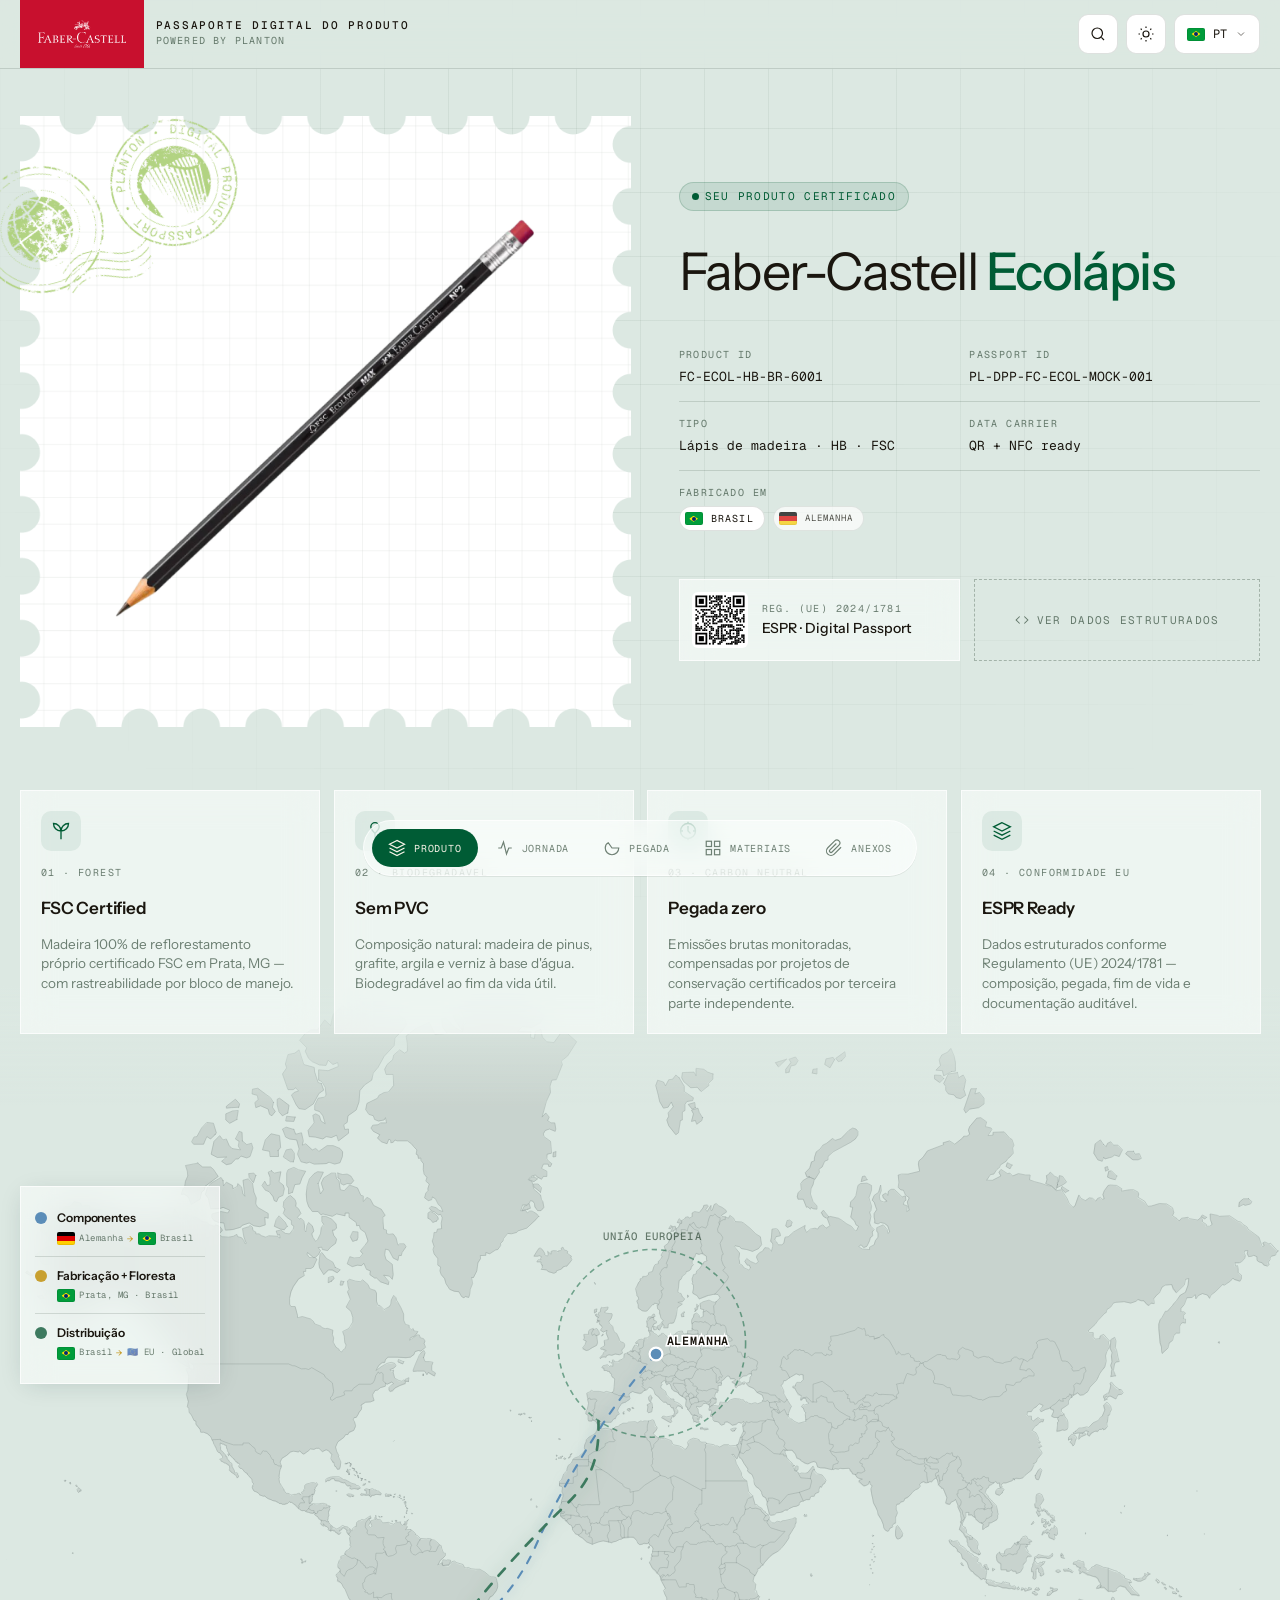
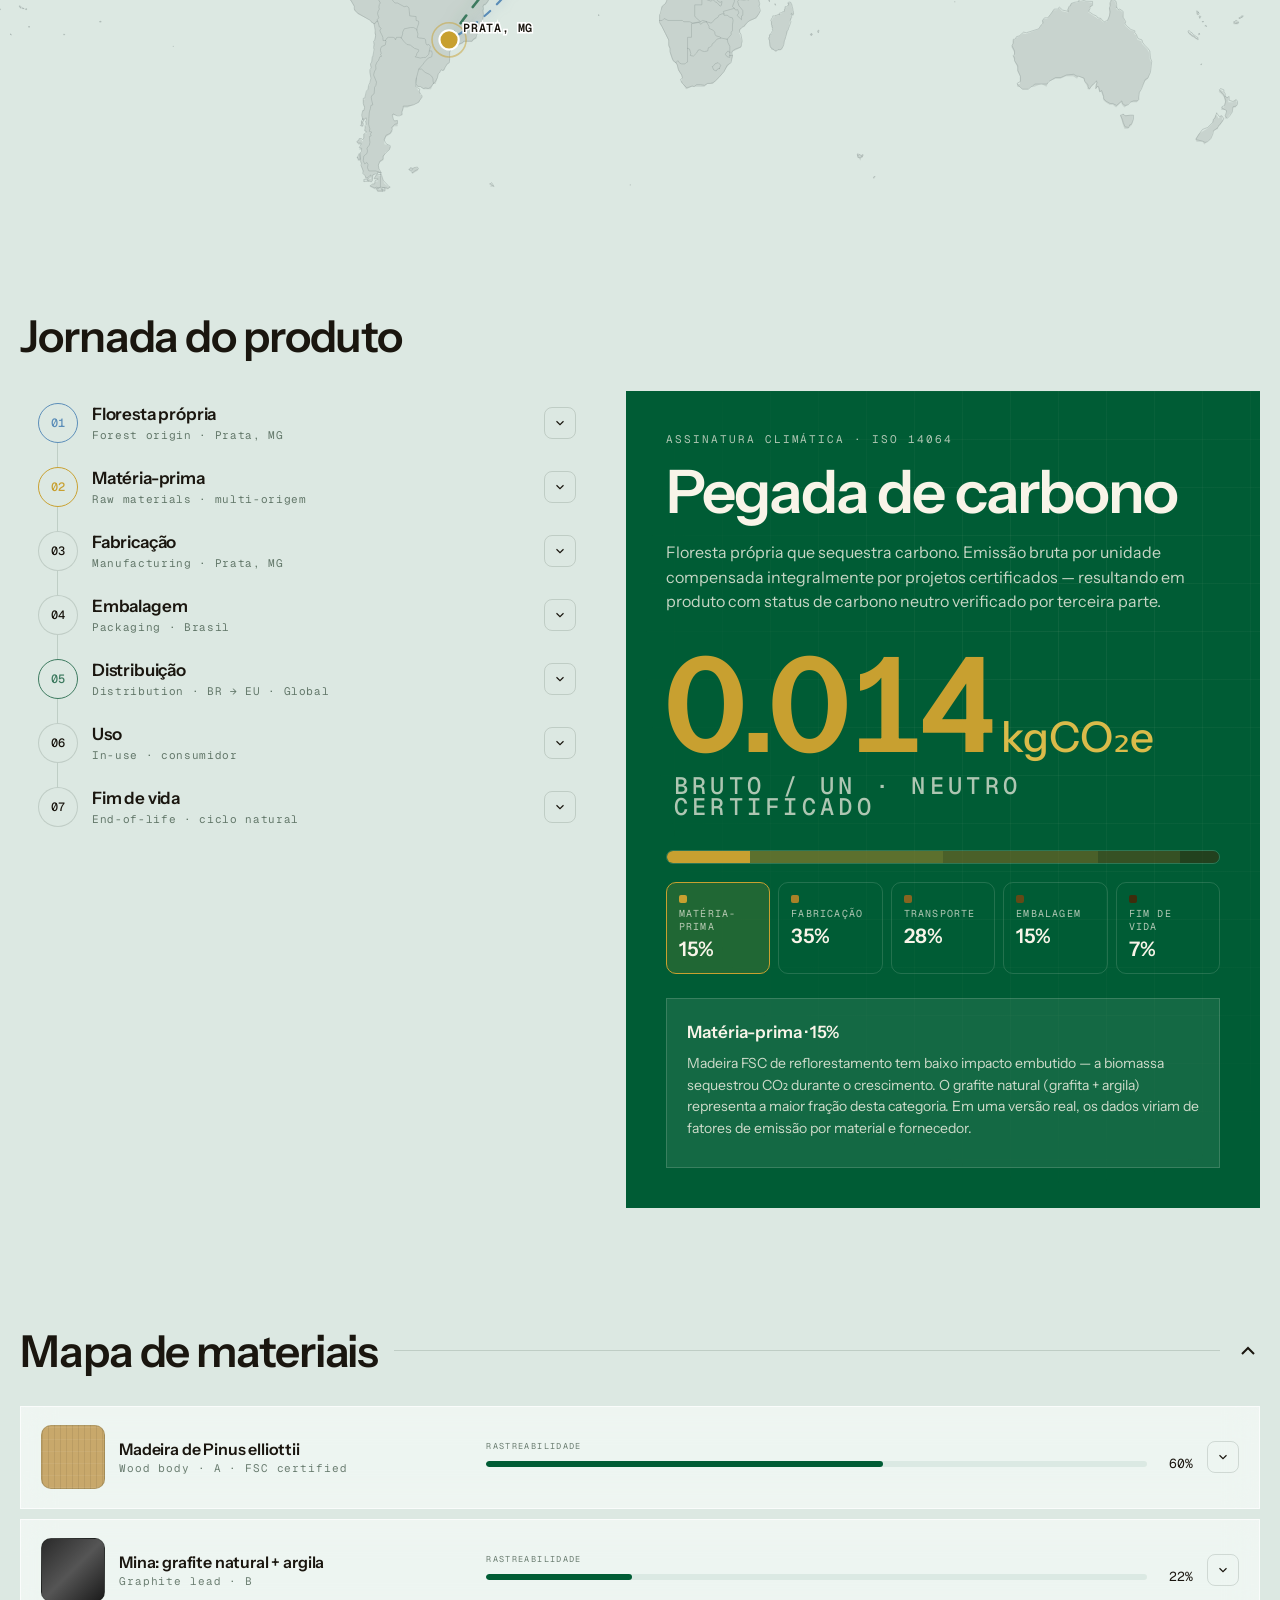
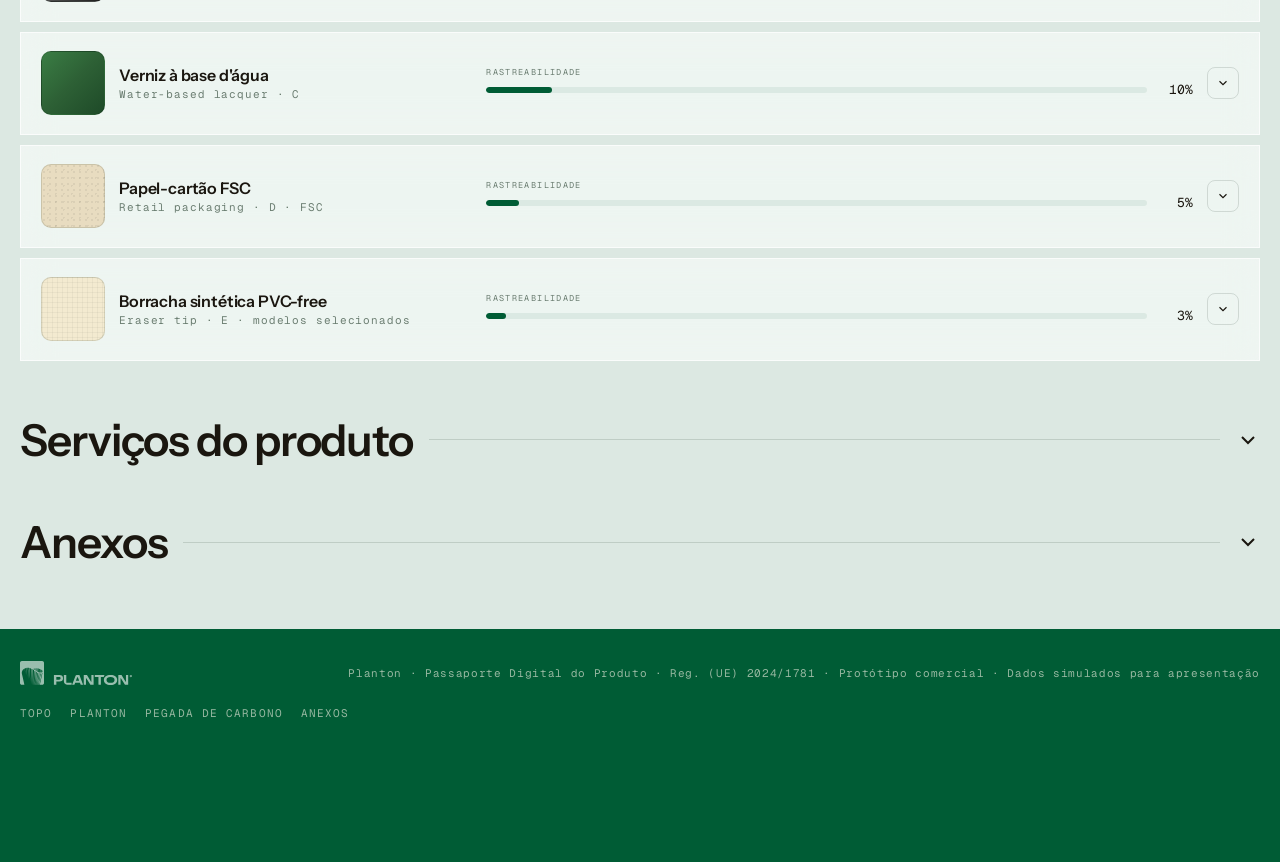
==== commit 481909f6: "sabado" ====
--- a/index.html
+++ b/index.html
@@ -3,8 +3,8 @@
 <head>
 <meta charset="UTF-8" />
 <meta name="viewport" content="width=device-width, initial-scale=1.0, viewport-fit=cover" />
-<meta name="theme-color" content="#F5F3EE" />
-<title>Passaporte Digital do Produto — Faber-Castell Grip 2011 · Planton</title>
+<meta name="theme-color" content="#EEF4F1" />
+<title>Passaporte Digital do Produto — Faber-Castell Ecolápis · Planton</title>
 <link rel="preconnect" href="https://fonts.googleapis.com">
 <link rel="preconnect" href="https://fonts.gstatic.com" crossorigin>
 <link href="https://fonts.googleapis.com/css2?family=Space+Grotesk:wght@400;500;600;700&family=Instrument+Sans:ital,wght@0,400;0,500;0,600;1,400&family=Geist+Mono:wght@400;500;600&display=swap" rel="stylesheet">
@@ -66,7 +66,7 @@
       <div class="hero__visual" id="heroVisual">
         <div class="pencil-stage" aria-hidden="true">
           <div class="pencil-wrap">
-            <img src="assets/lapiseira.png" alt="Faber-Castell Grip 2011" class="pencil-img"/>
+            <img src="assets/lapiseira.png" alt="Faber-Castell Ecolápis HB" class="pencil-img"/>
             <img src="assets/badge_passaporte.png" alt="" class="pencil-badge" aria-hidden="true"/>
           </div>
         </div>
@@ -77,33 +77,33 @@
 
         <div class="hero__badge">
           <span class="hero__badge-dot"></span>
-          <span>Seu produto</span>
-        </div>
-
-        <h1 class="hero__title">Faber-Castell Grip 2011</h1>
+          <span>Seu produto certificado</span>
+        </div>
+
+        <h1 class="hero__title">Faber-Castell <em>Ecolápis</em></h1>
 
         <div class="id-grid">
           <div class="id-cell">
             <span class="id-cell__label">Product ID</span>
-            <span class="id-cell__value">FC-G2011-0.7-SIL</span>
+            <span class="id-cell__value">FC-ECOL-HB-BR-6001</span>
           </div>
           <div class="id-cell">
             <span class="id-cell__label">Passport ID</span>
-            <span class="id-cell__value">PL-DPP-FC-G2011-001</span>
+            <span class="id-cell__value">PL-DPP-FC-ECOL-MOCK-001</span>
           </div>
           <div class="id-cell">
             <span class="id-cell__label">Tipo</span>
-            <span class="id-cell__value">Mechanical pencil · 0.7 mm</span>
+            <span class="id-cell__value">Lápis de madeira · HB · FSC</span>
           </div>
           <div class="id-cell">
             <span class="id-cell__label">Data carrier</span>
             <span class="id-cell__value">QR + NFC ready</span>
           </div>
           <div class="id-cell id-cell--wide">
-            <span class="id-cell__label">Produced in</span>
+            <span class="id-cell__label">Fabricado em</span>
             <div class="id-cell__flags">
               <span class="country-badge"><span class="cflag cflag-br"></span> Brasil</span>
-              <span class="country-badge"><span class="cflag cflag-de"></span> Alemanha</span>
+              <span class="country-badge" style="opacity:.7;font-size:9px"><span class="cflag cflag-de"></span> Alemanha</span>
             </div>
           </div>
         </div>
@@ -112,8 +112,8 @@
           <div class="qr-card">
             <img class="qr-card__qr" src="assets/qr-code-passaporte.svg" alt="QR code passaporte digital" width="56" height="56">
             <div class="qr-card__txt">
-              <span class="qr-card__lbl">Scan-ready</span>
-              <span class="qr-card__val">Digital passport</span>
+              <span class="qr-card__lbl">Reg. (UE) 2024/1781</span>
+              <span class="qr-card__val">ESPR · Digital Passport</span>
             </div>
           </div>
           <button class="json-btn" id="jsonBtn">
@@ -132,28 +132,28 @@
 <section class="container reveal" style="padding-top:24px;padding-bottom:32px;position:relative;z-index:2">
   <div class="highlights reveal-stagger" id="highlightsGrid">
     <article class="h-card">
-      <div class="h-card__icon"><svg viewBox="0 0 24 24" fill="none" stroke="currentColor" stroke-width="1.6"><path d="M21 12a9 9 0 1 1-3-6.7"/><path d="M21 4v5h-5"/></svg></div>
-      <div class="h-card__num">01 · Refill</div>
-      <h3 class="h-card__title">Recarregável</h3>
-      <p class="h-card__txt">Grafite 0.7 mm substituível para prolongar o ciclo de uso do produto.</p>
+      <div class="h-card__icon"><svg viewBox="0 0 24 24" fill="none" stroke="currentColor" stroke-width="1.6"><path d="M12 22V12M12 12C12 7 8 3 3 3c0 5 3.5 9 9 9zM12 12c0-5 4-9 9-9 0 5-3.5 9-9 9"/></svg></div>
+      <div class="h-card__num">01 · Forest</div>
+      <h3 class="h-card__title">FSC Certified</h3>
+      <p class="h-card__txt">Madeira 100% de reflorestamento próprio certificado FSC em Prata, MG — com rastreabilidade por bloco de manejo.</p>
     </article>
     <article class="h-card">
-      <div class="h-card__icon"><svg viewBox="0 0 24 24" fill="none" stroke="currentColor" stroke-width="1.6"><path d="M12 2 4 7v6c0 5 3.5 8.5 8 9 4.5-.5 8-4 8-9V7l-8-5z"/></svg></div>
-      <div class="h-card__num">02 · Durability</div>
-      <h3 class="h-card__title">Design durável</h3>
-      <p class="h-card__txt">Formato triangular ergonômico e zona soft grip para uso prolongado.</p>
+      <div class="h-card__icon"><svg viewBox="0 0 24 24" fill="none" stroke="currentColor" stroke-width="1.6"><path d="M12 2a5 5 0 0 1 5 5c0 3-2 5-5 8-3-3-5-5-5-8a5 5 0 0 1 5-5z"/><path d="M12 15v7"/></svg></div>
+      <div class="h-card__num">02 · Biodegradável</div>
+      <h3 class="h-card__title">Sem PVC</h3>
+      <p class="h-card__txt">Composição natural: madeira de pinus, grafite, argila e verniz à base d'água. Biodegradável ao fim da vida útil.</p>
     </article>
     <article class="h-card">
-      <div class="h-card__icon"><svg viewBox="0 0 24 24" fill="none" stroke="currentColor" stroke-width="1.6"><rect x="3" y="4" width="18" height="4" rx="1"/><rect x="3" y="10" width="18" height="4" rx="1"/><rect x="3" y="16" width="18" height="4" rx="1"/></svg></div>
-      <div class="h-card__num">03 · Layered Data</div>
-      <h3 class="h-card__title">Dados em camadas</h3>
-      <p class="h-card__txt">Informações para consumidor, auditor, varejo e reciclador na mesma fonte.</p>
+      <div class="h-card__icon"><svg viewBox="0 0 24 24" fill="none" stroke="currentColor" stroke-width="1.6"><circle cx="12" cy="12" r="9"/><path d="M12 6v6l3 3"/><path d="M6 12H3M21 12h-3M12 3V1M12 23v-2"/></svg></div>
+      <div class="h-card__num">03 · Carbon Neutral</div>
+      <h3 class="h-card__title">Pegada zero</h3>
+      <p class="h-card__txt">Emissões brutas monitoradas, compensadas por projetos de conservação certificados por terceira parte independente.</p>
     </article>
     <article class="h-card">
-      <div class="h-card__icon"><svg viewBox="0 0 24 24" fill="none" stroke="currentColor" stroke-width="1.6"><path d="M7 7h10v10H7z"/><path d="M3 7l4-4M21 7l-4-4M3 17l4 4M21 17l-4 4"/></svg></div>
-      <div class="h-card__num">04 · Circularity</div>
-      <h3 class="h-card__title">Circularidade guiada</h3>
-      <p class="h-card__txt">Orientações de cuidado, refil, desmontagem e fim de vida.</p>
+      <div class="h-card__icon"><svg viewBox="0 0 24 24" fill="none" stroke="currentColor" stroke-width="1.6"><path d="M12 2L2 7l10 5 10-5-10-5zM2 17l10 5 10-5M2 12l10 5 10-5"/></svg></div>
+      <div class="h-card__num">04 · Conformidade EU</div>
+      <h3 class="h-card__title">ESPR Ready</h3>
+      <p class="h-card__txt">Dados estruturados conforme Regulamento (UE) 2024/1781 — composição, pegada, fim de vida e documentação auditável.</p>
     </article>
   </div>
   <div class="scroll-dots" id="highlightsDots">
@@ -174,7 +174,7 @@
     <div class="map-card">
       <div class="map-layout">
         <div class="map-world">
-          <svg id="mapSvg" viewBox="0 0 1200 756" role="img" aria-label="Mapa mundi com rotas de materiais" style="background:transparent">
+          <svg id="mapSvg" viewBox="0 0 1200 756" role="img" aria-label="Mapa mundi com rotas de materiais e distribuição do Ecolápis" style="background:transparent">
             <defs>
               <clipPath id="mapClip"><rect width="1200" height="756"/></clipPath>
             </defs>
@@ -182,36 +182,24 @@
 
             <image href="assets/maa_2.svg" x="0" y="0" width="1200" height="756" class="map-base-img" preserveAspectRatio="xMidYMid meet"/>
 
-            <!-- EU ring -->
-            <circle class="map-eu-ring" data-route="eu" cx="611" cy="343" r="96"/>
-            <text class="map-label-eu" x="570" y="238">União Europeia</text>
-
-            <!-- ── STAGE 01: Matéria-prima (azul) CZ→DE, AT→DE ── -->
-            <path class="map-route route-01" d="M626,330 C622,334 618,340 615,345"/>
-            <path class="map-route route-01" d="M636,356 C630,353 623,349 615,345"/>
-
-            <!-- ── STAGE 02: Fabricação — hub pulse ring (dourado) ── -->
-            <!-- (sem rota; hub é o ponto DE) -->
-
-            <!-- ── STAGE 03: Distribuição (verde) DE→BR ── -->
-            <path class="map-route route-03" d="M615,345 C575,390 530,460 500,530 C475,580 445,600 421,613"/>
-
-            <!-- CZ — stage 01 (azul) -->
-            <circle class="map-dot dot-01" data-route="czech" cx="626" cy="330" r="6"/>
-            <text class="map-label" x="636" y="323">Tchéquia</text>
-
-            <!-- AT — stage 01 (azul) -->
-            <circle class="map-dot dot-01" data-route="austria" cx="636" cy="356" r="6"/>
-            <text class="map-label" x="646" y="371">Áustria</text>
-
-            <!-- DE HUB — stage 02 (dourado, maior) -->
-            <circle class="map-dot dot-02 hub" data-route="germany" cx="615" cy="345" r="9"/>
-            <circle class="map-hub-ring" cx="615" cy="345" r="16"/>
-            <text class="map-label" x="628" y="337">Alemanha</text>
-
-            <!-- BR — stage 03 (verde) -->
-            <circle class="map-dot dot-03" data-route="brazil" cx="421" cy="613" r="7"/>
-            <text class="map-label" x="434" y="607">Brasil</text>
+            <!-- Mercado EU ring -->
+            <circle class="map-eu-ring" data-route="eu" cx="611" cy="335" r="88"/>
+            <text class="map-label-eu" x="565" y="238">União Europeia</text>
+
+            <!-- STAGE 01: Componentes (azul) DE→BR -->
+            <path class="map-route route-01" d="M615,345 C575,390 530,460 500,530 C475,580 445,600 421,613"/>
+
+            <!-- STAGE 03: Distribuição (verde) BR→EU — termina na borda do círculo EU -->
+            <path class="map-route route-03" d="M421,613 C448,572 488,528 530,487 C556,462 562,440 561,408"/>
+
+            <!-- DE — fornecedor (azul) -->
+            <circle class="map-dot dot-01" data-route="germany" cx="615" cy="345" r="6"/>
+            <text class="map-label" x="625" y="337">Alemanha</text>
+
+            <!-- BR HUB — fábrica + floresta (dourado) -->
+            <circle class="map-dot dot-02 hub" data-route="brazil" cx="421" cy="613" r="9"/>
+            <circle class="map-hub-ring" cx="421" cy="613" r="16"/>
+            <text class="map-label" x="434" y="606">Prata, MG</text>
 
             </g>
           </svg>
@@ -223,22 +211,20 @@
           <div class="map-legend__stage">
             <span class="map-legend__stage-num stage-01">01</span>
             <div class="map-legend__stage-body">
-              <span class="map-legend__stage-title">Matéria-prima</span>
+              <span class="map-legend__stage-title">Componentes</span>
               <span class="map-legend__stage-sub">
-                <span class="map-legend__flag cflag cflag-cz"></span> Tchéquia
-                <span class="map-legend__arrow">·</span>
-                <span class="map-legend__flag cflag cflag-at"></span> Áustria
+                <span class="map-legend__flag cflag cflag-de"></span> Alemanha
                 <span class="map-legend__arrow">→</span>
-                <span class="map-legend__flag cflag cflag-de"></span> DE
+                <span class="map-legend__flag cflag cflag-br"></span> Brasil
               </span>
             </div>
           </div>
           <div class="map-legend__stage">
             <span class="map-legend__stage-num stage-02">02</span>
             <div class="map-legend__stage-body">
-              <span class="map-legend__stage-title">Fabricação</span>
+              <span class="map-legend__stage-title">Fabricação + Floresta</span>
               <span class="map-legend__stage-sub">
-                <span class="map-legend__flag cflag cflag-de"></span> Stein, Alemanha
+                <span class="map-legend__flag cflag cflag-br"></span> Prata, MG · Brasil
               </span>
             </div>
           </div>
@@ -247,9 +233,9 @@
             <div class="map-legend__stage-body">
               <span class="map-legend__stage-title">Distribuição</span>
               <span class="map-legend__stage-sub">
-                <span class="map-legend__flag cflag cflag-de"></span> Alemanha
+                <span class="map-legend__flag cflag cflag-br"></span> Brasil
                 <span class="map-legend__arrow">→</span>
-                <span class="map-legend__flag cflag cflag-br"></span> Brasil &amp; global
+                🇪🇺 EU · Global
               </span>
             </div>
           </div>
@@ -284,7 +270,6 @@
 <section id="jornada" class="container reveal">
   <div class="section-head">
     <div>
-
       <h2 class="section-title">Jornada do produto</h2>
     </div>
   </div>
@@ -298,110 +283,8 @@
         <button class="j-acc__head" aria-expanded="false">
           <span class="j-acc__num">01</span>
           <div class="j-acc__title-wrap">
-            <span class="j-acc__title">Matéria-prima</span>
-            <span class="j-acc__sub">Raw materials · multi-origem</span>
-          </div>
-          <div class="j-acc__chev"><svg viewBox="0 0 24 24" fill="none" stroke="currentColor" stroke-width="2"><path d="m6 9 6 6 6-6"/></svg></div>
-        </button>
-        <div class="j-acc__body">
-          <div class="j-acc__body-inner">
-            <div class="j-acc__badges">
-              <span class="country-badge"><span class="cflag cflag-de"></span>Alemanha</span>
-              <span class="country-badge"><span class="cflag cflag-cz"></span>Tchéquia</span>
-              <span class="country-badge"><span class="cflag cflag-at"></span>Áustria</span>
-            </div>
-            <p class="j-acc__txt">Componentes, massa e fornecedores. Em um passaporte real, esta camada conecta cada material à sua cadeia upstream, com fatores de emissão e país de origem por item.</p>
-            <div class="j-acc__data">
-              <div class="j-acc__cell"><div class="j-acc__cell-lbl">Componentes</div><div class="j-acc__cell-val">6 declarados</div></div>
-              <div class="j-acc__cell"><div class="j-acc__cell-lbl">Origens</div><div class="j-acc__cell-val">DE · CZ · AT</div></div>
-              <div class="j-acc__cell"><div class="j-acc__cell-lbl">Massa total</div><div class="j-acc__cell-val">a declarar</div></div>
-              <div class="j-acc__cell"><div class="j-acc__cell-lbl">Fornecedores</div><div class="j-acc__cell-val">a vincular</div></div>
-            </div>
-          </div>
-        </div>
-      </li>
-
-      <li class="j-acc" data-step="1">
-        <button class="j-acc__head" aria-expanded="false">
-          <span class="j-acc__num">02</span>
-          <div class="j-acc__title-wrap">
-            <span class="j-acc__title">Fabricação</span>
-            <span class="j-acc__sub">Manufacturing · Stein</span>
-          </div>
-          <div class="j-acc__chev"><svg viewBox="0 0 24 24" fill="none" stroke="currentColor" stroke-width="2"><path d="m6 9 6 6 6-6"/></svg></div>
-        </button>
-        <div class="j-acc__body">
-          <div class="j-acc__body-inner">
-            <div class="j-acc__badges">
-              <span class="country-badge"><span class="cflag cflag-de"></span>Alemanha</span>
-            </div>
-            <p class="j-acc__txt">Lote, planta, mix energético e controles de qualidade. Os indicadores podem ser auditados por terceira parte e versionados a cada batelada.</p>
-            <div class="j-acc__data">
-              <div class="j-acc__cell"><div class="j-acc__cell-lbl">Lote</div><div class="j-acc__cell-val">LOT-2026-EU-07</div></div>
-              <div class="j-acc__cell"><div class="j-acc__cell-lbl">Planta</div><div class="j-acc__cell-val">DE-01</div></div>
-              <div class="j-acc__cell"><div class="j-acc__cell-lbl">Energia</div><div class="j-acc__cell-val">— kWh/un</div></div>
-              <div class="j-acc__cell"><div class="j-acc__cell-lbl">Qualidade</div><div class="j-acc__cell-val">aprovado</div></div>
-            </div>
-          </div>
-        </div>
-      </li>
-
-      <li class="j-acc" data-step="2">
-        <button class="j-acc__head" aria-expanded="false">
-          <span class="j-acc__num">03</span>
-          <div class="j-acc__title-wrap">
-            <span class="j-acc__title">Montagem</span>
-            <span class="j-acc__sub">Assembly · final</span>
-          </div>
-          <div class="j-acc__chev"><svg viewBox="0 0 24 24" fill="none" stroke="currentColor" stroke-width="2"><path d="m6 9 6 6 6-6"/></svg></div>
-        </button>
-        <div class="j-acc__body">
-          <div class="j-acc__body-inner">
-            <div class="j-acc__badges">
-              <span class="country-badge"><span class="cflag cflag-de"></span>Alemanha</span>
-            </div>
-            <p class="j-acc__txt">Controle final de produto, integração mecânica e versão do passaporte vinculada ao serial/lote.</p>
-            <div class="j-acc__data">
-              <div class="j-acc__cell"><div class="j-acc__cell-lbl">Versão DPP</div><div class="j-acc__cell-val">v0.1 concept</div></div>
-              <div class="j-acc__cell"><div class="j-acc__cell-lbl">Sample</div><div class="j-acc__cell-val">passport.test</div></div>
-              <div class="j-acc__cell"><div class="j-acc__cell-lbl">Yield</div><div class="j-acc__cell-val">— %</div></div>
-              <div class="j-acc__cell"><div class="j-acc__cell-lbl">Inspeção</div><div class="j-acc__cell-val">aprovado</div></div>
-            </div>
-          </div>
-        </div>
-      </li>
-
-      <li class="j-acc" data-step="3">
-        <button class="j-acc__head" aria-expanded="false">
-          <span class="j-acc__num">04</span>
-          <div class="j-acc__title-wrap">
-            <span class="j-acc__title">Embalagem</span>
-            <span class="j-acc__sub">Packaging · retail</span>
-          </div>
-          <div class="j-acc__chev"><svg viewBox="0 0 24 24" fill="none" stroke="currentColor" stroke-width="2"><path d="m6 9 6 6 6-6"/></svg></div>
-        </button>
-        <div class="j-acc__body">
-          <div class="j-acc__body-inner">
-            <div class="j-acc__badges">
-              <span class="country-badge"><span class="cflag cflag-cz"></span>Tchéquia</span>
-            </div>
-            <p class="j-acc__txt">Peso, reciclabilidade, materiais e desenho da embalagem unitária — com data carrier impresso (QR/NFC).</p>
-            <div class="j-acc__data">
-              <div class="j-acc__cell"><div class="j-acc__cell-lbl">Material</div><div class="j-acc__cell-val">papel-cartão</div></div>
-              <div class="j-acc__cell"><div class="j-acc__cell-lbl">Peso</div><div class="j-acc__cell-val">— g</div></div>
-              <div class="j-acc__cell"><div class="j-acc__cell-lbl">Reciclável</div><div class="j-acc__cell-val">sim</div></div>
-              <div class="j-acc__cell"><div class="j-acc__cell-lbl">Data carrier</div><div class="j-acc__cell-val">QR + NFC</div></div>
-            </div>
-          </div>
-        </div>
-      </li>
-
-      <li class="j-acc" data-step="4">
-        <button class="j-acc__head" aria-expanded="false">
-          <span class="j-acc__num">05</span>
-          <div class="j-acc__title-wrap">
-            <span class="j-acc__title">Distribuição</span>
-            <span class="j-acc__sub">Distribution · global</span>
+            <span class="j-acc__title">Floresta própria</span>
+            <span class="j-acc__sub">Forest origin · Prata, MG</span>
           </div>
           <div class="j-acc__chev"><svg viewBox="0 0 24 24" fill="none" stroke="currentColor" stroke-width="2"><path d="m6 9 6 6 6-6"/></svg></div>
         </button>
@@ -409,14 +292,115 @@
           <div class="j-acc__body-inner">
             <div class="j-acc__badges">
               <span class="country-badge"><span class="cflag cflag-br"></span>Brasil</span>
-              <span class="country-badge muted-badge"><span class="cflag cflag-de"></span>Origem DE</span>
-            </div>
-            <p class="j-acc__txt">Modal, rotas e distância até o mercado final. Impacto de transporte calculado por fator de emissão por modal.</p>
+            </div>
+            <p class="j-acc__txt">A Faber-Castell mantém ~10.000 ha de floresta própria de <em>Pinus elliottii</em> em Prata, MG. Cada árvore é rastreada por bloco de manejo, permitindo declarar a origem exata da madeira por lote de produto — dado exigido pelo ESPR para declaração de conteúdo de biomassa.</p>
             <div class="j-acc__data">
-              <div class="j-acc__cell"><div class="j-acc__cell-lbl">Mercado</div><div class="j-acc__cell-val">BR · LatAm</div></div>
-              <div class="j-acc__cell"><div class="j-acc__cell-lbl">Modal</div><div class="j-acc__cell-val">rodo · marítimo</div></div>
-              <div class="j-acc__cell"><div class="j-acc__cell-lbl">Distância</div><div class="j-acc__cell-val">— km</div></div>
-              <div class="j-acc__cell"><div class="j-acc__cell-lbl">CO₂</div><div class="j-acc__cell-val">— kg</div></div>
+              <div class="j-acc__cell"><div class="j-acc__cell-lbl">Espécie</div><div class="j-acc__cell-val">Pinus elliottii</div></div>
+              <div class="j-acc__cell"><div class="j-acc__cell-lbl">Área</div><div class="j-acc__cell-val">~10.000 ha</div></div>
+              <div class="j-acc__cell"><div class="j-acc__cell-lbl">Certificação</div><div class="j-acc__cell-val">FSC · PEFC</div></div>
+              <div class="j-acc__cell"><div class="j-acc__cell-lbl">Rotação</div><div class="j-acc__cell-val">~15 anos</div></div>
+            </div>
+          </div>
+        </div>
+      </li>
+
+      <li class="j-acc" data-step="1">
+        <button class="j-acc__head" aria-expanded="false">
+          <span class="j-acc__num">02</span>
+          <div class="j-acc__title-wrap">
+            <span class="j-acc__title">Matéria-prima</span>
+            <span class="j-acc__sub">Raw materials · multi-origem</span>
+          </div>
+          <div class="j-acc__chev"><svg viewBox="0 0 24 24" fill="none" stroke="currentColor" stroke-width="2"><path d="m6 9 6 6 6-6"/></svg></div>
+        </button>
+        <div class="j-acc__body">
+          <div class="j-acc__body-inner">
+            <div class="j-acc__badges">
+              <span class="country-badge"><span class="cflag cflag-br"></span>Brasil</span>
+              <span class="country-badge"><span class="cflag cflag-de"></span>Alemanha</span>
+            </div>
+            <p class="j-acc__txt">Madeira serrada de floresta própria, grafite natural e argila como constituintes da mina. Verniz à base d'água fornecido da Alemanha. Sem solventes orgânicos, sem PVC, sem metais pesados — em conformidade com REACH e RoHS.</p>
+            <div class="j-acc__data">
+              <div class="j-acc__cell"><div class="j-acc__cell-lbl">Madeira</div><div class="j-acc__cell-val">Pinus (BR · FSC)</div></div>
+              <div class="j-acc__cell"><div class="j-acc__cell-lbl">Mina</div><div class="j-acc__cell-val">grafite + argila (BR)</div></div>
+              <div class="j-acc__cell"><div class="j-acc__cell-lbl">Verniz</div><div class="j-acc__cell-val">aquoso · DE · REACH</div></div>
+              <div class="j-acc__cell"><div class="j-acc__cell-lbl">Substâncias SVHC</div><div class="j-acc__cell-val">ausentes</div></div>
+            </div>
+          </div>
+        </div>
+      </li>
+
+      <li class="j-acc" data-step="2">
+        <button class="j-acc__head" aria-expanded="false">
+          <span class="j-acc__num">03</span>
+          <div class="j-acc__title-wrap">
+            <span class="j-acc__title">Fabricação</span>
+            <span class="j-acc__sub">Manufacturing · Prata, MG</span>
+          </div>
+          <div class="j-acc__chev"><svg viewBox="0 0 24 24" fill="none" stroke="currentColor" stroke-width="2"><path d="m6 9 6 6 6-6"/></svg></div>
+        </button>
+        <div class="j-acc__body">
+          <div class="j-acc__body-inner">
+            <div class="j-acc__badges">
+              <span class="country-badge"><span class="cflag cflag-br"></span>Brasil</span>
+            </div>
+            <p class="j-acc__txt">Planta industrial 100% própria em Prata, MG. Corte, colagem, pintura com verniz aquoso, gravação e controle de qualidade. Mix energético com participação de biomassa residual gerada pelo próprio processo.</p>
+            <div class="j-acc__data">
+              <div class="j-acc__cell"><div class="j-acc__cell-lbl">Lote</div><div class="j-acc__cell-val">LOT-2026-BR-12</div></div>
+              <div class="j-acc__cell"><div class="j-acc__cell-lbl">Planta</div><div class="j-acc__cell-val">Prata, MG — FC Brasil</div></div>
+              <div class="j-acc__cell"><div class="j-acc__cell-lbl">Energia</div><div class="j-acc__cell-val">biomassa + rede</div></div>
+              <div class="j-acc__cell"><div class="j-acc__cell-lbl">Qualidade</div><div class="j-acc__cell-val">ISO 9001 certificado</div></div>
+            </div>
+          </div>
+        </div>
+      </li>
+
+      <li class="j-acc" data-step="3">
+        <button class="j-acc__head" aria-expanded="false">
+          <span class="j-acc__num">04</span>
+          <div class="j-acc__title-wrap">
+            <span class="j-acc__title">Embalagem</span>
+            <span class="j-acc__sub">Packaging · Brasil</span>
+          </div>
+          <div class="j-acc__chev"><svg viewBox="0 0 24 24" fill="none" stroke="currentColor" stroke-width="2"><path d="m6 9 6 6 6-6"/></svg></div>
+        </button>
+        <div class="j-acc__body">
+          <div class="j-acc__body-inner">
+            <div class="j-acc__badges">
+              <span class="country-badge"><span class="cflag cflag-br"></span>Brasil</span>
+            </div>
+            <p class="j-acc__txt">Embalagem primária em papel-cartão FSC com impressão à base d'água. Caixa com 12 unidades. Data carrier QR impresso na embalagem + etiqueta RFID opcional para varejo e rastreabilidade de pallets.</p>
+            <div class="j-acc__data">
+              <div class="j-acc__cell"><div class="j-acc__cell-lbl">Material</div><div class="j-acc__cell-val">papel-cartão FSC</div></div>
+              <div class="j-acc__cell"><div class="j-acc__cell-lbl">Peso</div><div class="j-acc__cell-val">~8 g / cx 12 un</div></div>
+              <div class="j-acc__cell"><div class="j-acc__cell-lbl">Reciclável</div><div class="j-acc__cell-val">sim · 100%</div></div>
+              <div class="j-acc__cell"><div class="j-acc__cell-lbl">Data carrier</div><div class="j-acc__cell-val">QR + NFC</div></div>
+            </div>
+          </div>
+        </div>
+      </li>
+
+      <li class="j-acc" data-step="4">
+        <button class="j-acc__head" aria-expanded="false">
+          <span class="j-acc__num">05</span>
+          <div class="j-acc__title-wrap">
+            <span class="j-acc__title">Distribuição</span>
+            <span class="j-acc__sub">Distribution · BR → EU · Global</span>
+          </div>
+          <div class="j-acc__chev"><svg viewBox="0 0 24 24" fill="none" stroke="currentColor" stroke-width="2"><path d="m6 9 6 6 6-6"/></svg></div>
+        </button>
+        <div class="j-acc__body">
+          <div class="j-acc__body-inner">
+            <div class="j-acc__badges">
+              <span class="country-badge"><span class="cflag cflag-br"></span>Brasil</span>
+              <span class="country-badge muted-badge"><span>🇪🇺</span>EU · Global</span>
+            </div>
+            <p class="j-acc__txt">Saída da planta em Prata, MG via modal rodoviário até porto. Modal marítimo para Europa e outros mercados globais. Fator de emissão calculado por tonelada·km por modal, conforme ISO 14083.</p>
+            <div class="j-acc__data">
+              <div class="j-acc__cell"><div class="j-acc__cell-lbl">Mercado</div><div class="j-acc__cell-val">BR · EU · Global</div></div>
+              <div class="j-acc__cell"><div class="j-acc__cell-lbl">Modal</div><div class="j-acc__cell-val">rodo + marítimo</div></div>
+              <div class="j-acc__cell"><div class="j-acc__cell-lbl">Distância</div><div class="j-acc__cell-val">~9.500 km (BR→EU)</div></div>
+              <div class="j-acc__cell"><div class="j-acc__cell-lbl">CO₂ transp.</div><div class="j-acc__cell-val">~0.004 kgCO₂e/un</div></div>
             </div>
           </div>
         </div>
@@ -436,11 +420,11 @@
             <div class="j-acc__badges">
               <span class="country-badge"><span class="cflag cflag-br"></span>Brasil &amp; global</span>
             </div>
-            <p class="j-acc__txt">Cuidado, refil de grafite, borracha substituível e tempo de uso estimado. A camada onde o consumidor mais interage com o passaporte.</p>
+            <p class="j-acc__txt">Vida útil estimada em ~45 km de traço contínuo. Pode ser afiado indefinidamente com apontador compatível — prolongando o ciclo sem gerar resíduo. Nenhum consumível adicional necessário.</p>
             <div class="j-acc__data">
-              <div class="j-acc__cell"><div class="j-acc__cell-lbl">Refil</div><div class="j-acc__cell-val">0.7 mm compatível</div></div>
-              <div class="j-acc__cell"><div class="j-acc__cell-lbl">Borracha</div><div class="j-acc__cell-val">substituível</div></div>
-              <div class="j-acc__cell"><div class="j-acc__cell-lbl">Uso est.</div><div class="j-acc__cell-val">— meses</div></div>
+              <div class="j-acc__cell"><div class="j-acc__cell-lbl">Traço estimado</div><div class="j-acc__cell-val">~45 km</div></div>
+              <div class="j-acc__cell"><div class="j-acc__cell-lbl">Manutenção</div><div class="j-acc__cell-val">apontar</div></div>
+              <div class="j-acc__cell"><div class="j-acc__cell-lbl">Biodegradável</div><div class="j-acc__cell-val">sim</div></div>
               <div class="j-acc__cell"><div class="j-acc__cell-lbl">Cuidado</div><div class="j-acc__cell-val">guia disponível</div></div>
             </div>
           </div>
@@ -452,7 +436,7 @@
           <span class="j-acc__num">07</span>
           <div class="j-acc__title-wrap">
             <span class="j-acc__title">Fim de vida</span>
-            <span class="j-acc__sub">End-of-life · ciclo fechado</span>
+            <span class="j-acc__sub">End-of-life · ciclo natural</span>
           </div>
           <div class="j-acc__chev"><svg viewBox="0 0 24 24" fill="none" stroke="currentColor" stroke-width="2"><path d="m6 9 6 6 6-6"/></svg></div>
         </button>
@@ -461,12 +445,12 @@
             <div class="j-acc__badges">
               <span class="country-badge"><span class="cflag cflag-br"></span>Local</span>
             </div>
-            <p class="j-acc__txt">Desmontagem, reciclagem e logística reversa. Instruções locais para separação de polímero, metal, papel e elastômero.</p>
+            <p class="j-acc__txt">Ao final da vida útil, o lápis pode ser descartado com resíduos orgânicos ou compostado. Madeira e grafite são naturalmente biodegradáveis ou inertes. Não requer separação especial de componentes — atende ao princípio de design para desmontagem do ESPR.</p>
             <div class="j-acc__data">
-              <div class="j-acc__cell"><div class="j-acc__cell-lbl">Desmontagem</div><div class="j-acc__cell-val">3 passos</div></div>
-              <div class="j-acc__cell"><div class="j-acc__cell-lbl">Reciclável</div><div class="j-acc__cell-val">parcial</div></div>
-              <div class="j-acc__cell"><div class="j-acc__cell-lbl">Logística reversa</div><div class="j-acc__cell-val">a definir</div></div>
-              <div class="j-acc__cell"><div class="j-acc__cell-lbl">Destino</div><div class="j-acc__cell-val">local</div></div>
+              <div class="j-acc__cell"><div class="j-acc__cell-lbl">Destino</div><div class="j-acc__cell-val">orgânico / compostagem</div></div>
+              <div class="j-acc__cell"><div class="j-acc__cell-lbl">Madeira</div><div class="j-acc__cell-val">biodegradável</div></div>
+              <div class="j-acc__cell"><div class="j-acc__cell-lbl">Grafite</div><div class="j-acc__cell-val">inerte · aterro</div></div>
+              <div class="j-acc__cell"><div class="j-acc__cell-lbl">Desmontagem</div><div class="j-acc__cell-val">não necessária</div></div>
             </div>
           </div>
         </div>
@@ -475,57 +459,57 @@
     </ol>
 
     <!-- CARBON SIGNATURE — right column -->
-    <aside id="carbono" class="journey-carbon" aria-label="Assinatura de carbono do produto">
+    <aside id="carbono" class="journey-carbon" aria-label="Pegada de carbono do Ecolápis">
       <div class="carbon">
-        <div class="carbon__eyebrow">Assinatura climática</div>
+        <div class="carbon__eyebrow">Assinatura climática · ISO 14064</div>
         <h2 class="carbon__title">Pegada de carbono</h2>
-        <p class="carbon__lead">A pegada de carbono funciona como uma assinatura climática do produto: ela mostra onde o impacto nasce, onde pode ser reduzido e como a marca transforma dado técnico em confiança.</p>
+        <p class="carbon__lead">Floresta própria que sequestra carbono. Emissão bruta por unidade compensada integralmente por projetos certificados — resultando em produto com status de carbono neutro verificado por terceira parte.</p>
         <div style="margin-top:32px">
           <div class="carbon__number">
-            <span class="num-val" id="carbonNum" data-target="0.42">0.00</span><sup>kgCO₂e</sup><small>por unidade</small>
+            <span class="num-val" id="carbonNum" data-target="0.014">0.000</span><sup>kgCO₂e</sup><small>bruto / un · neutro certificado</small>
           </div>
         </div>
 
         <div class="carbon__breakdown" style="margin-top:32px">
           <div class="bd-bar" id="bdBar" role="presentation">
-            <div class="bd-seg" data-step="materiais" style="flex:46;background:#C8A030"></div>
-            <div class="bd-seg" data-step="producao" style="flex:22;background:#A88228"></div>
-            <div class="bd-seg" data-step="transporte" style="flex:18;background:#876420"></div>
-            <div class="bd-seg" data-step="embalagem" style="flex:9;background:#634916"></div>
-            <div class="bd-seg" data-step="fimdevida" style="flex:5;background:#3E2D0C"></div>
+            <div class="bd-seg" data-step="materiais"   style="flex:15;background:#C8A030"></div>
+            <div class="bd-seg" data-step="producao"   style="flex:35;background:#A88228"></div>
+            <div class="bd-seg" data-step="transporte" style="flex:28;background:#876420"></div>
+            <div class="bd-seg" data-step="embalagem"  style="flex:15;background:#634916"></div>
+            <div class="bd-seg" data-step="fimdevida"  style="flex:7; background:#3E2D0C"></div>
           </div>
 
           <div class="bd-list" id="bdList">
             <button class="bd-item active" data-step="materiais">
               <span class="bd-item__dot" style="background:#C8A030"></span>
-              <span class="bd-item__label">Materiais</span>
-              <span class="bd-item__value">46%</span>
+              <span class="bd-item__label">Matéria-prima</span>
+              <span class="bd-item__value">15%</span>
             </button>
             <button class="bd-item" data-step="producao">
               <span class="bd-item__dot" style="background:#A88228"></span>
-              <span class="bd-item__label">Produção</span>
-              <span class="bd-item__value">22%</span>
+              <span class="bd-item__label">Fabricação</span>
+              <span class="bd-item__value">35%</span>
             </button>
             <button class="bd-item" data-step="transporte">
               <span class="bd-item__dot" style="background:#876420"></span>
               <span class="bd-item__label">Transporte</span>
-              <span class="bd-item__value">18%</span>
+              <span class="bd-item__value">28%</span>
             </button>
             <button class="bd-item" data-step="embalagem">
               <span class="bd-item__dot" style="background:#634916"></span>
               <span class="bd-item__label">Embalagem</span>
-              <span class="bd-item__value">9%</span>
+              <span class="bd-item__value">15%</span>
             </button>
             <button class="bd-item" data-step="fimdevida">
               <span class="bd-item__dot" style="background:#3E2D0C"></span>
               <span class="bd-item__label">Fim de vida</span>
-              <span class="bd-item__value">5%</span>
+              <span class="bd-item__value">7%</span>
             </button>
           </div>
 
           <div class="bd-context" id="bdContext">
-            <h4 class="bd-context__title">Materiais · 46%</h4>
-            <p class="bd-context__txt">Maior parcela do impacto estimado. Em uma versão real, este dado viria da composição por massa, fornecedores, fatores de emissão e metodologia de ACV.</p>
+            <h4 class="bd-context__title">Matéria-prima · 15%</h4>
+            <p class="bd-context__txt">Madeira FSC de reflorestamento tem baixo impacto embutido — a biomassa sequestrou CO₂ durante o crescimento. O grafite natural (grafita + argila) representa a maior fração desta categoria.</p>
           </div>
         </div>
       </div>
@@ -538,214 +522,233 @@
      MATERIAIS  (movido para depois da jornada)
      ========================================================= -->
 <section id="materiais" class="container reveal">
-  <div class="section-head">
-    <div>
-
-      <h2 class="section-title">Mapa de materiais</h2>
-    </div>
-  </div>
-
+  <button class="section-head section-toggle" data-target="materiaisBody" aria-expanded="true">
+    <h2 class="section-title">Mapa de materiais</h2>
+    <span class="section-toggle__line"></span>
+    <div class="section-toggle__chev"><svg viewBox="0 0 24 24" fill="none" stroke="currentColor" stroke-width="2"><path d="m6 9 6 6 6-6"/></svg></div>
+  </button>
+
+  <div class="section-body" id="materiaisBody">
   <div class="mat-list" id="matList">
 
-    <!-- A -->
-    <article class="mat" data-mat="polimero">
+    <!-- A — Madeira -->
+    <article class="mat" data-mat="madeira">
       <button class="mat__head">
-        <div class="mat__thumb tex-polymer"></div>
+        <div class="mat__thumb tex-wood"></div>
         <div class="mat__main">
-          <span class="mat__name">Corpo polimérico / resina</span>
-          <span class="mat__sub">Resin body · A</span>
+          <span class="mat__name">Madeira de Pinus elliottii</span>
+          <span class="mat__sub">Wood body · A · FSC certified</span>
           <div class="mat__mobile-meta">
-            <span class="flag cflag cflag-de"></span>
-            <span>Alemanha · 53%</span>
-            <span class="status-chip s-pending">a validar</span>
+            <span class="flag cflag cflag-br"></span>
+            <span>Brasil · 60%</span>
+            <span class="status-chip s-validated">validado</span>
           </div>
         </div>
         <div class="mat__pct">
-          <div class="mat__pct-row"><div class="mat__pct-bar"><div class="mat__pct-fill" style="width:53%"></div></div>
-          <span class="mat__pct-val">53%</span></div>
+          <div class="mat__pct-row"><div class="mat__pct-bar"><div class="mat__pct-fill" style="width:60%"></div></div>
+          <span class="mat__pct-val">60%</span></div>
         </div>
         <div class="mat__chev"><svg viewBox="0 0 24 24" fill="none" stroke="currentColor" stroke-width="2"><path d="m6 9 6 6 6-6"/></svg></div>
       </button>
       <div class="mat__body">
         <div class="mat__body-inner">
-          <div class="mat__info"><span class="mat__info-lbl">Função</span><span class="mat__info-val">Estrutura principal do corpo da lapiseira.</span></div>
-          <div class="mat__info"><span class="mat__info-lbl">Origem</span><span class="mat__info-val"><span class="cflag cflag-de"></span> Alemanha</span></div>
-          <div class="mat__info"><span class="mat__info-lbl">Status</span><span class="mat__info-val"><span class="status-chip s-pending">a validar com BOM</span></span></div>
-          <div class="mat__info"><span class="mat__info-lbl">Documento</span><span class="mat__info-val">Ficha técnica do polímero + fornecedor</span></div>
-          <div class="mat__info"><span class="mat__info-lbl">Fim de vida</span><span class="mat__info-val">Reciclagem de plásticos rígidos · destino local</span></div>
-          <div class="mat__info"><span class="mat__info-lbl">Observação</span><span class="mat__info-val">Maior fração mássica do produto; foco prioritário para auditoria de composição.</span></div>
+          <div class="mat__info"><span class="mat__info-lbl">Função</span><span class="mat__info-val">Corpo e estrutura principal do lápis — obtido de floresta própria reflorestada.</span></div>
+          <div class="mat__info"><span class="mat__info-lbl">Origem</span><span class="mat__info-val"><span class="cflag cflag-br"></span> Brasil · Prata, MG (floresta própria)</span></div>
+          <div class="mat__info"><span class="mat__info-lbl">Status</span><span class="mat__info-val"><span class="status-chip s-validated">FSC · PEFC certificado</span></span></div>
+          <div class="mat__info"><span class="mat__info-lbl">Documento</span><span class="mat__info-val">Certificado FSC + declaração de origem por bloco de manejo florestal</span></div>
+          <div class="mat__info"><span class="mat__info-lbl">Fim de vida</span><span class="mat__info-val">Biodegradável · compostagem ou descarte orgânico</span></div>
+          <div class="mat__info"><span class="mat__info-lbl">Observação</span><span class="mat__info-val">Maior fração mássica. Carbono biogênico sequestrado durante crescimento do pinus — reduz impacto líquido da matéria-prima.</span></div>
         </div>
       </div>
     </article>
 
-    <!-- B -->
-    <article class="mat" data-mat="metal">
+    <!-- B — Grafite -->
+    <article class="mat" data-mat="grafite">
       <button class="mat__head">
-        <div class="mat__thumb tex-metal"></div>
+        <div class="mat__thumb tex-graphite"></div>
         <div class="mat__main">
-          <span class="mat__name">Partes metálicas</span>
-          <span class="mat__sub">Metal parts · B</span>
+          <span class="mat__name">Mina: grafite natural + argila</span>
+          <span class="mat__sub">Graphite lead · B</span>
           <div class="mat__mobile-meta">
-            <span class="flag cflag cflag-de"></span><span>Alemanha · 21%</span>
-            <span class="status-chip s-pending">a validar</span>
+            <span class="flag cflag cflag-br"></span><span>Brasil · 22%</span>
+            <span class="status-chip s-validated">validado</span>
           </div>
         </div>
         <div class="mat__pct">
-          <div class="mat__pct-row"><div class="mat__pct-bar"><div class="mat__pct-fill" style="width:21%"></div></div>
-          <span class="mat__pct-val">21%</span></div>
+          <div class="mat__pct-row"><div class="mat__pct-bar"><div class="mat__pct-fill" style="width:22%"></div></div>
+          <span class="mat__pct-val">22%</span></div>
         </div>
         <div class="mat__chev"><svg viewBox="0 0 24 24" fill="none" stroke="currentColor" stroke-width="2"><path d="m6 9 6 6 6-6"/></svg></div>
       </button>
       <div class="mat__body">
         <div class="mat__body-inner">
-          <div class="mat__info"><span class="mat__info-lbl">Função</span><span class="mat__info-val">Ponteira, mecanismo interno e componentes de fixação.</span></div>
+          <div class="mat__info"><span class="mat__info-lbl">Função</span><span class="mat__info-val">Mina de escrita — grafite natural, argila e água. Sem chumbo, sem cera sintética.</span></div>
+          <div class="mat__info"><span class="mat__info-lbl">Origem</span><span class="mat__info-val"><span class="cflag cflag-br"></span> Brasil</span></div>
+          <div class="mat__info"><span class="mat__info-lbl">Status</span><span class="mat__info-val"><span class="status-chip s-validated">composição declarada</span></span></div>
+          <div class="mat__info"><span class="mat__info-lbl">Documento</span><span class="mat__info-val">Declaração de composição da mina · sem substâncias SVHC</span></div>
+          <div class="mat__info"><span class="mat__info-lbl">Fim de vida</span><span class="mat__info-val">Inerte · descarte convencional ou aterro</span></div>
+        </div>
+      </div>
+    </article>
+
+    <!-- C — Verniz -->
+    <article class="mat" data-mat="verniz">
+      <button class="mat__head">
+        <div class="mat__thumb tex-lacquer"></div>
+        <div class="mat__main">
+          <span class="mat__name">Verniz à base d'água</span>
+          <span class="mat__sub">Water-based lacquer · C</span>
+          <div class="mat__mobile-meta">
+            <span class="flag cflag cflag-de"></span><span>Alemanha · 10%</span>
+            <span class="status-chip s-pending">a validar</span>
+          </div>
+        </div>
+        <div class="mat__pct">
+          <div class="mat__pct-row"><div class="mat__pct-bar"><div class="mat__pct-fill" style="width:10%"></div></div>
+          <span class="mat__pct-val">10%</span></div>
+        </div>
+        <div class="mat__chev"><svg viewBox="0 0 24 24" fill="none" stroke="currentColor" stroke-width="2"><path d="m6 9 6 6 6-6"/></svg></div>
+      </button>
+      <div class="mat__body">
+        <div class="mat__body-inner">
+          <div class="mat__info"><span class="mat__info-lbl">Função</span><span class="mat__info-val">Acabamento externo, cor e proteção da madeira.</span></div>
           <div class="mat__info"><span class="mat__info-lbl">Origem</span><span class="mat__info-val"><span class="cflag cflag-de"></span> Alemanha</span></div>
-          <div class="mat__info"><span class="mat__info-lbl">Status</span><span class="mat__info-val"><span class="status-chip s-pending">a validar</span></span></div>
-          <div class="mat__info"><span class="mat__info-lbl">Documento</span><span class="mat__info-val">Declaração de composição metálica</span></div>
-          <div class="mat__info"><span class="mat__info-lbl">Fim de vida</span><span class="mat__info-val">Separação magnética · cadeia de metais</span></div>
+          <div class="mat__info"><span class="mat__info-lbl">Status</span><span class="mat__info-val"><span class="status-chip s-pending">declaração REACH pendente</span></span></div>
+          <div class="mat__info"><span class="mat__info-lbl">Documento</span><span class="mat__info-val">Ficha de segurança · declaração de conformidade REACH · sem solventes orgânicos</span></div>
+          <div class="mat__info"><span class="mat__info-lbl">Fim de vida</span><span class="mat__info-val">Biodegradável após secagem completa · sem risco de lixiviação</span></div>
         </div>
       </div>
     </article>
 
-    <!-- C -->
+    <!-- D — Embalagem -->
     <article class="mat" data-mat="embalagem">
       <button class="mat__head">
         <div class="mat__thumb tex-paper"></div>
         <div class="mat__main">
-          <span class="mat__name">Embalagem unitária</span>
-          <span class="mat__sub">Retail packaging · C</span>
+          <span class="mat__name">Papel-cartão FSC</span>
+          <span class="mat__sub">Retail packaging · D · FSC</span>
           <div class="mat__mobile-meta">
-            <span class="flag cflag cflag-cz"></span><span>Tchéquia · 10%</span>
-            <span class="status-chip s-mock">a declarar</span>
+            <span class="flag cflag cflag-br"></span><span>Brasil · 5%</span>
+            <span class="status-chip s-validated">validado</span>
           </div>
         </div>
         <div class="mat__pct">
-          <div class="mat__pct-row"><div class="mat__pct-bar"><div class="mat__pct-fill" style="width:10%"></div></div>
-          <span class="mat__pct-val">10%</span></div>
+          <div class="mat__pct-row"><div class="mat__pct-bar"><div class="mat__pct-fill" style="width:5%"></div></div>
+          <span class="mat__pct-val">5%</span></div>
         </div>
         <div class="mat__chev"><svg viewBox="0 0 24 24" fill="none" stroke="currentColor" stroke-width="2"><path d="m6 9 6 6 6-6"/></svg></div>
       </button>
       <div class="mat__body">
         <div class="mat__body-inner">
-          <div class="mat__info"><span class="mat__info-lbl">Função</span><span class="mat__info-val">Embalagem de varejo e proteção.</span></div>
-          <div class="mat__info"><span class="mat__info-lbl">Origem</span><span class="mat__info-val"><span class="cflag cflag-cz"></span> República Tcheca</span></div>
-          <div class="mat__info"><span class="mat__info-lbl">Status</span><span class="mat__info-val"><span class="status-chip s-mock">a declarar</span></span></div>
-          <div class="mat__info"><span class="mat__info-lbl">Documento</span><span class="mat__info-val">Peso, composição e reciclabilidade da embalagem</span></div>
-          <div class="mat__info"><span class="mat__info-lbl">Fim de vida</span><span class="mat__info-val">Coleta seletiva · papel/cartão</span></div>
+          <div class="mat__info"><span class="mat__info-lbl">Função</span><span class="mat__info-val">Embalagem primária (caixa 12 unidades) com impressão à base d'água.</span></div>
+          <div class="mat__info"><span class="mat__info-lbl">Origem</span><span class="mat__info-val"><span class="cflag cflag-br"></span> Brasil</span></div>
+          <div class="mat__info"><span class="mat__info-lbl">Status</span><span class="mat__info-val"><span class="status-chip s-validated">FSC certificado</span></span></div>
+          <div class="mat__info"><span class="mat__info-lbl">Documento</span><span class="mat__info-val">Certificado FSC da embalagem · composição e reciclabilidade declaradas</span></div>
+          <div class="mat__info"><span class="mat__info-lbl">Fim de vida</span><span class="mat__info-val">Reciclagem de papel/cartão · coleta seletiva · 100% reciclável</span></div>
         </div>
       </div>
     </article>
 
-    <!-- D -->
-    <article class="mat" data-mat="grip">
+    <!-- E — Borracha -->
+    <article class="mat" data-mat="borracha">
       <button class="mat__head">
-        <div class="mat__thumb tex-rubber"></div>
+        <div class="mat__thumb tex-eraser"></div>
         <div class="mat__main">
-          <span class="mat__name">Zona soft grip / elastômero</span>
-          <span class="mat__sub">Soft grip zone · D</span>
+          <span class="mat__name">Borracha sintética PVC-free</span>
+          <span class="mat__sub">Eraser tip · E · modelos selecionados</span>
           <div class="mat__mobile-meta">
-            <span class="flag cflag cflag-de"></span><span>Alemanha · 8%</span>
+            <span class="flag cflag cflag-de"></span><span>Alemanha · 3%</span>
             <span class="status-chip s-pending">a validar</span>
           </div>
         </div>
         <div class="mat__pct">
-          <div class="mat__pct-row"><div class="mat__pct-bar"><div class="mat__pct-fill" style="width:8%"></div></div>
-          <span class="mat__pct-val">8%</span></div>
+          <div class="mat__pct-row"><div class="mat__pct-bar"><div class="mat__pct-fill" style="width:3%"></div></div>
+          <span class="mat__pct-val">3%</span></div>
         </div>
         <div class="mat__chev"><svg viewBox="0 0 24 24" fill="none" stroke="currentColor" stroke-width="2"><path d="m6 9 6 6 6-6"/></svg></div>
       </button>
       <div class="mat__body">
         <div class="mat__body-inner">
-          <div class="mat__info"><span class="mat__info-lbl">Função</span><span class="mat__info-val">Conforto, aderência e ergonomia.</span></div>
+          <div class="mat__info"><span class="mat__info-lbl">Função</span><span class="mat__info-val">Ponteira apagadora (presente em modelos selecionados).</span></div>
           <div class="mat__info"><span class="mat__info-lbl">Origem</span><span class="mat__info-val"><span class="cflag cflag-de"></span> Alemanha</span></div>
-          <div class="mat__info"><span class="mat__info-lbl">Status</span><span class="mat__info-val"><span class="status-chip s-pending">a validar</span></span></div>
-          <div class="mat__info"><span class="mat__info-lbl">Documento</span><span class="mat__info-val">Ficha técnica do elastômero</span></div>
-          <div class="mat__info"><span class="mat__info-lbl">Fim de vida</span><span class="mat__info-val">Triagem específica · pode requerer descarte dedicado</span></div>
+          <div class="mat__info"><span class="mat__info-lbl">Status</span><span class="mat__info-val"><span class="status-chip s-pending">declaração PVC-free pendente</span></span></div>
+          <div class="mat__info"><span class="mat__info-lbl">Documento</span><span class="mat__info-val">Declaração PVC-free · ficha técnica do elastômero</span></div>
+          <div class="mat__info"><span class="mat__info-lbl">Fim de vida</span><span class="mat__info-val">Descarte com resíduos urbanos · triagem específica de elastômero</span></div>
         </div>
       </div>
     </article>
 
-    <!-- E -->
-    <article class="mat" data-mat="grafite">
-      <button class="mat__head">
-        <div class="mat__thumb tex-graphite"></div>
-        <div class="mat__main">
-          <span class="mat__name">Grafite e mecanismo interno</span>
-          <span class="mat__sub">Lead &amp; mechanism · E</span>
-          <div class="mat__mobile-meta">
-            <span class="flag cflag cflag-at"></span><span>Áustria · 5%</span>
-            <span class="status-chip s-mock">a declarar</span>
-          </div>
-        </div>
-        <div class="mat__pct">
-          <div class="mat__pct-row"><div class="mat__pct-bar"><div class="mat__pct-fill" style="width:5%"></div></div>
-          <span class="mat__pct-val">5%</span></div>
-        </div>
-        <div class="mat__chev"><svg viewBox="0 0 24 24" fill="none" stroke="currentColor" stroke-width="2"><path d="m6 9 6 6 6-6"/></svg></div>
-      </button>
-      <div class="mat__body">
-        <div class="mat__body-inner">
-          <div class="mat__info"><span class="mat__info-lbl">Função</span><span class="mat__info-val">Escrita e avanço do grafite.</span></div>
-          <div class="mat__info"><span class="mat__info-lbl">Origem</span><span class="mat__info-val"><span class="cflag cflag-at"></span> Áustria</span></div>
-          <div class="mat__info"><span class="mat__info-lbl">Status</span><span class="mat__info-val"><span class="status-chip s-mock">a declarar</span></span></div>
-          <div class="mat__info"><span class="mat__info-lbl">Documento</span><span class="mat__info-val">Composição do grafite e compatibilidade de refil</span></div>
-          <div class="mat__info"><span class="mat__info-lbl">Fim de vida</span><span class="mat__info-val">Refil prolonga ciclo · componente substituível</span></div>
-        </div>
-      </div>
+  </div>
+  </div><!-- /section-body materiaisBody -->
+</section>
+
+<!-- =========================================================
+     SERVIÇOS DO PRODUTO  (Aftercare · Post-purchase)
+     ========================================================= -->
+<section id="servicos" class="container reveal">
+  <button class="section-head section-toggle" data-target="servicosBody" aria-expanded="false">
+    <h2 class="section-title">Serviços do produto</h2>
+    <span class="section-toggle__line"></span>
+    <div class="section-toggle__chev"><svg viewBox="0 0 24 24" fill="none" stroke="currentColor" stroke-width="2"><path d="m6 9 6 6 6-6"/></svg></div>
+  </button>
+
+  <div class="section-body collapsed" id="servicosBody">
+  <div class="after-grid reveal-stagger" id="servicosGrid">
+    <article class="after">
+      <div class="after__icon"><svg viewBox="0 0 24 24" fill="none" stroke="currentColor" stroke-width="1.6"><path d="M3 12a9 9 0 1 0 9-9v6l-3-3"/></svg></div>
+      <h3 class="after__title">Comprar refil compatível</h3>
+      <p class="after__txt">Prolongue a vida útil com grafite HB e borracha substituível. Encontre referências e revendedores compatíveis.</p>
+      <button class="after__cta">Encontrar refil <svg viewBox="0 0 24 24" fill="none" stroke="currentColor" stroke-width="2"><path d="M5 12h14M13 5l7 7-7 7"/></svg></button>
     </article>
-
-    <!-- F -->
-    <article class="mat" data-mat="borracha">
-      <button class="mat__head">
-        <div class="mat__thumb tex-eraser"></div>
-        <div class="mat__main">
-          <span class="mat__name">Borracha PVC-free</span>
-          <span class="mat__sub">PVC-free eraser · F</span>
-          <div class="mat__mobile-meta">
-            <span class="flag cflag cflag-de"></span><span>Alemanha · 3%</span>
-            <span class="status-chip s-mock">a declarar</span>
-          </div>
-        </div>
-        <div class="mat__pct">
-          <div class="mat__pct-row"><div class="mat__pct-bar"><div class="mat__pct-fill" style="width:3%"></div></div>
-          <span class="mat__pct-val">3%</span></div>
-        </div>
-        <div class="mat__chev"><svg viewBox="0 0 24 24" fill="none" stroke="currentColor" stroke-width="2"><path d="m6 9 6 6 6-6"/></svg></div>
-      </button>
-      <div class="mat__body">
-        <div class="mat__body-inner">
-          <div class="mat__info"><span class="mat__info-lbl">Função</span><span class="mat__info-val">Apagamento e reposição.</span></div>
-          <div class="mat__info"><span class="mat__info-lbl">Origem</span><span class="mat__info-val"><span class="cflag cflag-de"></span> Alemanha</span></div>
-          <div class="mat__info"><span class="mat__info-lbl">Status</span><span class="mat__info-val"><span class="status-chip s-mock">a declarar</span></span></div>
-          <div class="mat__info"><span class="mat__info-lbl">Documento</span><span class="mat__info-val">Declaração PVC-free</span></div>
-          <div class="mat__info"><span class="mat__info-lbl">Fim de vida</span><span class="mat__info-val">Substituível · descarte com resíduos urbanos compatíveis</span></div>
-        </div>
-      </div>
+    <article class="after">
+      <div class="after__icon"><svg viewBox="0 0 24 24" fill="none" stroke="currentColor" stroke-width="1.6"><path d="M19 21H5a2 2 0 0 1-2-2V5a2 2 0 0 1 2-2h11l5 5v11a2 2 0 0 1-2 2z"/><path d="M17 21v-8H7v8M7 3v5h8"/></svg></div>
+      <h3 class="after__title">Registrar produto</h3>
+      <p class="after__txt">Salve este passaporte e acompanhe histórico, suporte e atualizações em um único lugar.</p>
+      <button class="after__cta">Salvar no passaporte <svg viewBox="0 0 24 24" fill="none" stroke="currentColor" stroke-width="2"><path d="M5 12h14M13 5l7 7-7 7"/></svg></button>
     </article>
-
+    <article class="after">
+      <div class="after__icon"><svg viewBox="0 0 24 24" fill="none" stroke="currentColor" stroke-width="1.6"><path d="M12 2a10 10 0 1 0 10 10"/><path d="M22 12a10 10 0 0 0-10-10v10z"/></svg></div>
+      <h3 class="after__title">Aprender a cuidar</h3>
+      <p class="after__txt">Dicas rápidas de conservação e apontamento para máxima durabilidade do lápis.</p>
+      <button class="after__cta">Abrir guia de cuidado <svg viewBox="0 0 24 24" fill="none" stroke="currentColor" stroke-width="2"><path d="M5 12h14M13 5l7 7-7 7"/></svg></button>
+    </article>
+    <article class="after">
+      <div class="after__icon"><svg viewBox="0 0 24 24" fill="none" stroke="currentColor" stroke-width="1.6"><path d="M7 19l-4-7 4-7M17 5l4 7-4 7M14 4l-4 16"/></svg></div>
+      <h3 class="after__title">Reciclar ou devolver</h3>
+      <p class="after__txt">Veja instruções locais para separação de materiais e logística reversa quando o produto chegar ao fim de vida.</p>
+      <button class="after__cta">Ver instruções locais <svg viewBox="0 0 24 24" fill="none" stroke="currentColor" stroke-width="2"><path d="M5 12h14M13 5l7 7-7 7"/></svg></button>
+    </article>
   </div>
+  <div class="scroll-dots" id="servicosDots">
+    <button class="scroll-dot active" data-idx="0" aria-label="Serviço 1"></button>
+    <button class="scroll-dot" data-idx="1" aria-label="Serviço 2"></button>
+    <button class="scroll-dot" data-idx="2" aria-label="Serviço 3"></button>
+    <button class="scroll-dot" data-idx="3" aria-label="Serviço 4"></button>
+  </div>
+  </div><!-- /section-body servicosBody -->
 </section>
 
 <!-- =========================================================
      ANEXOS  (former Cofre de provas)
      ========================================================= -->
 <section id="anexos" class="container reveal">
-  <div class="section-head">
-    <div>
-
-      <h2 class="section-title">Anexos</h2>
-    </div>
-  </div>
-
+  <button class="section-head section-toggle" data-target="anexosBody" aria-expanded="false">
+    <h2 class="section-title">Anexos</h2>
+    <span class="section-toggle__line"></span>
+    <div class="section-toggle__chev"><svg viewBox="0 0 24 24" fill="none" stroke="currentColor" stroke-width="2"><path d="m6 9 6 6 6-6"/></svg></div>
+  </button>
+
+  <div class="section-body collapsed" id="anexosBody">
   <div class="annex-grid reveal-stagger" id="annexGrid">
-    <article class="annex" data-locked="true">
+
+    <article class="annex">
       <div class="annex__head">
-        <div class="annex__icon"><svg viewBox="0 0 24 24" fill="none" stroke="currentColor" stroke-width="1.6"><path d="M9 11h6M9 15h6M9 7h2"/><path d="M14 2H6a2 2 0 0 0-2 2v16a2 2 0 0 0 2 2h12a2 2 0 0 0 2-2V8z"/><path d="M14 2v6h6"/></svg></div>
+        <div class="annex__icon"><svg viewBox="0 0 24 24" fill="none" stroke="currentColor" stroke-width="1.6"><path d="M12 2L2 7l10 5 10-5-10-5zM2 17l10 5 10-5M2 12l10 5 10-5"/></svg></div>
         <span class="annex__ext">.PDF</span>
       </div>
       <div>
-        <h4 class="annex__title">Bill of Materials</h4>
-        <p class="annex__sub">BOM · composição declarada</p>
+        <h4 class="annex__title">Declaração de Conformidade EU</h4>
+        <p class="annex__sub">DoC · Reg. (UE) 2024/1781 · ESPR</p>
       </div>
       <div class="annex__meta">
         <span class="status-chip s-required">required</span>
@@ -753,14 +756,29 @@
       </div>
     </article>
 
-    <article class="annex" data-locked="true">
+    <article class="annex">
       <div class="annex__head">
-        <div class="annex__icon"><svg viewBox="0 0 24 24" fill="none" stroke="currentColor" stroke-width="1.6"><path d="M20 6L9 17l-5-5"/></svg></div>
+        <div class="annex__icon"><svg viewBox="0 0 24 24" fill="none" stroke="currentColor" stroke-width="1.6"><path d="M12 22V12M12 12C12 7 8 3 3 3c0 5 3.5 9 9 9zM12 12c0-5 4-9 9-9 0 5-3.5 9-9 9"/></svg></div>
         <span class="annex__ext">.PDF</span>
       </div>
       <div>
-        <h4 class="annex__title">Declarações de fornecedor</h4>
-        <p class="annex__sub">Supplier declarations</p>
+        <h4 class="annex__title">Certificado FSC</h4>
+        <p class="annex__sub">Forest Stewardship Council · madeira certificada</p>
+      </div>
+      <div class="annex__meta">
+        <span class="status-chip s-validated">validated</span>
+        <span class="annex__cta">Em breve <svg viewBox="0 0 24 24" fill="none" stroke="currentColor" stroke-width="2"><path d="M5 12h14M13 5l7 7-7 7"/></svg></span>
+      </div>
+    </article>
+
+    <article class="annex">
+      <div class="annex__head">
+        <div class="annex__icon"><svg viewBox="0 0 24 24" fill="none" stroke="currentColor" stroke-width="1.6"><path d="M21 12c0 5-4 9-9 9s-9-4-9-9c0-3 2-6 4-7l5 7h9z"/><path d="M15 3.4A9 9 0 0 1 21 12"/></svg></div>
+        <span class="annex__ext">.PDF</span>
+      </div>
+      <div>
+        <h4 class="annex__title">Declaração Ambiental de Produto</h4>
+        <p class="annex__sub">EPD · ISO 14044 · inventário de ciclo de vida</p>
       </div>
       <div class="annex__meta">
         <span class="status-chip s-pending">pending</span>
@@ -768,92 +786,17 @@
       </div>
     </article>
 
-    <article class="annex" data-locked="true">
+    <article class="annex">
       <div class="annex__head">
-        <div class="annex__icon"><svg viewBox="0 0 24 24" fill="none" stroke="currentColor" stroke-width="1.6"><circle cx="12" cy="12" r="10"/><path d="M12 6v6l4 2"/></svg></div>
+        <div class="annex__icon"><svg viewBox="0 0 24 24" fill="none" stroke="currentColor" stroke-width="1.6"><path d="M3 6h18M8 6V4a2 2 0 0 1 2-2h4a2 2 0 0 1 2 2v2M19 6l-1 14a2 2 0 0 1-2 2H8a2 2 0 0 1-2-2L5 6"/><path d="M9 10v6M15 10v6"/></svg></div>
         <span class="annex__ext">.PDF</span>
       </div>
       <div>
-        <h4 class="annex__title">Substâncias de atenção</h4>
-        <p class="annex__sub">Substances of concern</p>
-      </div>
-      <div class="annex__meta">
-        <span class="status-chip s-mock">a declarar</span>
-        <span class="annex__cta">Em breve <svg viewBox="0 0 24 24" fill="none" stroke="currentColor" stroke-width="2"><path d="M5 12h14M13 5l7 7-7 7"/></svg></span>
-      </div>
-    </article>
-
-    <article class="annex" data-locked="true">
-      <div class="annex__head">
-        <div class="annex__icon"><svg viewBox="0 0 24 24" fill="none" stroke="currentColor" stroke-width="1.6"><rect x="3" y="8" width="18" height="13" rx="2"/><path d="M3 8l9-5 9 5"/></svg></div>
-        <span class="annex__ext">.PDF</span>
-      </div>
-      <div>
-        <h4 class="annex__title">Dados da embalagem</h4>
-        <p class="annex__sub">Packaging data</p>
-      </div>
-      <div class="annex__meta">
-        <span class="status-chip s-mock">a declarar</span>
-        <span class="annex__cta">Em breve <svg viewBox="0 0 24 24" fill="none" stroke="currentColor" stroke-width="2"><path d="M5 12h14M13 5l7 7-7 7"/></svg></span>
-      </div>
-    </article>
-
-    <article class="annex" data-locked="true">
-      <div class="annex__head">
-        <div class="annex__icon"><svg viewBox="0 0 24 24" fill="none" stroke="currentColor" stroke-width="1.6"><path d="M2 22s4-8 10-8 10 8 10 8M12 14V2M9 5l3-3 3 3"/></svg></div>
-        <span class="annex__ext">.PDF</span>
-      </div>
-      <div>
-        <h4 class="annex__title">Método de pegada de carbono</h4>
-        <p class="annex__sub">Carbon footprint method</p>
-      </div>
-      <div class="annex__meta">
-        <span class="status-chip s-mock">a declarar</span>
-        <span class="annex__cta">Em breve <svg viewBox="0 0 24 24" fill="none" stroke="currentColor" stroke-width="2"><path d="M5 12h14M13 5l7 7-7 7"/></svg></span>
-      </div>
-    </article>
-
-    <article class="annex" data-locked="true">
-      <div class="annex__head">
-        <div class="annex__icon"><svg viewBox="0 0 24 24" fill="none" stroke="currentColor" stroke-width="1.6"><path d="M14.7 6.3a4 4 0 0 0-5.4 0L4 11.6V20h8.4l5.3-5.3a4 4 0 0 0 0-5.4z"/><path d="M9 11l6 6"/></svg></div>
-        <span class="annex__ext">.PDF</span>
-      </div>
-      <div>
-        <h4 class="annex__title">Reparo &amp; refil</h4>
-        <p class="annex__sub">Repair / refill instructions</p>
+        <h4 class="annex__title">Guia de fim de vida</h4>
+        <p class="annex__sub">End-of-life · compostagem e descarte consciente</p>
       </div>
       <div class="annex__meta">
         <span class="status-chip s-validated">validated</span>
-        <span class="annex__cta">Em breve <svg viewBox="0 0 24 24" fill="none" stroke="currentColor" stroke-width="2"><path d="M5 12h14M13 5l7 7-7 7"/></svg></span>
-      </div>
-    </article>
-
-    <article class="annex" data-locked="true">
-      <div class="annex__head">
-        <div class="annex__icon"><svg viewBox="0 0 24 24" fill="none" stroke="currentColor" stroke-width="1.6"><path d="M3 6h18M8 6V4a2 2 0 0 1 2-2h4a2 2 0 0 1 2 2v2M19 6l-1 14a2 2 0 0 1-2 2H8a2 2 0 0 1-2-2L5 6"/></svg></div>
-        <span class="annex__ext">.PDF</span>
-      </div>
-      <div>
-        <h4 class="annex__title">Fim de vida — guia</h4>
-        <p class="annex__sub">End-of-life guidance</p>
-      </div>
-      <div class="annex__meta">
-        <span class="status-chip s-pending">pending</span>
-        <span class="annex__cta">Em breve <svg viewBox="0 0 24 24" fill="none" stroke="currentColor" stroke-width="2"><path d="M5 12h14M13 5l7 7-7 7"/></svg></span>
-      </div>
-    </article>
-
-    <article class="annex" data-locked="true">
-      <div class="annex__head">
-        <div class="annex__icon"><svg viewBox="0 0 24 24" fill="none" stroke="currentColor" stroke-width="1.6"><circle cx="12" cy="8" r="6"/><path d="M9 13l-2 9 5-3 5 3-2-9"/></svg></div>
-        <span class="annex__ext">.PDF</span>
-      </div>
-      <div>
-        <h4 class="annex__title">Certificados</h4>
-        <p class="annex__sub">Certifications</p>
-      </div>
-      <div class="annex__meta">
-        <span class="status-chip s-mock">a declarar</span>
         <span class="annex__cta">Em breve <svg viewBox="0 0 24 24" fill="none" stroke="currentColor" stroke-width="2"><path d="M5 12h14M13 5l7 7-7 7"/></svg></span>
       </div>
     </article>
@@ -864,11 +807,8 @@
     <button class="scroll-dot" data-idx="1" aria-label="Anexo 2"></button>
     <button class="scroll-dot" data-idx="2" aria-label="Anexo 3"></button>
     <button class="scroll-dot" data-idx="3" aria-label="Anexo 4"></button>
-    <button class="scroll-dot" data-idx="4" aria-label="Anexo 5"></button>
-    <button class="scroll-dot" data-idx="5" aria-label="Anexo 6"></button>
-    <button class="scroll-dot" data-idx="6" aria-label="Anexo 7"></button>
-    <button class="scroll-dot" data-idx="7" aria-label="Anexo 8"></button>
   </div>
+  </div><!-- /section-body anexosBody -->
 </section>
 
 </main>
@@ -884,11 +824,13 @@
       </a>
     </div>
     <div class="footer__txt">
-      Passaporte Digital do Produto · Protótipo comercial · Dados simulados para apresentação
+      Planton · Passaporte Digital do Produto · Reg. (UE) 2024/1781 · Protótipo comercial · Dados simulados para apresentação
     </div>
     <div class="footer__links">
+      <a href="#produto">Topo</a>
+      <a href="https://planton.eco.br/" target="_blank">Planton</a>
       <a href="#carbono">Pegada de carbono</a>
-      <a href="https://planton.eco.br/" target="_blank">Planton</a>
+      <a href="#anexos">Anexos</a>
     </div>
   </div>
 </footer>
@@ -928,7 +870,7 @@
      ========================================================= -->
 <div class="cmdk-backdrop" id="cmdk">
   <div class="cmdk">
-    <input type="text" class="cmdk__input" id="cmdkInput" placeholder="Buscar carbono, materiais, documentos, reciclagem, ID…" />
+    <input type="text" class="cmdk__input" id="cmdkInput" placeholder="Buscar carbono, FSC, materiais, fim de vida, ID…" />
     <div class="cmdk__list" id="cmdkList"></div>
     <div class="cmdk__hint"><span>Use ↑ ↓ para navegar · Enter para abrir</span><span>ESC para fechar</span></div>
   </div>
@@ -1005,24 +947,24 @@
    ========================================================= */
 const carbonContent = {
   materiais:{
-    title:'Materiais · 46%',
-    txt:'Maior parcela do impacto estimado. Em uma versão real, este dado viria da composição por massa, fornecedores, fatores de emissão e metodologia de ACV.'
+    title:'Matéria-prima · 15%',
+    txt:'Madeira FSC de reflorestamento tem baixo impacto embutido — a biomassa sequestrou CO₂ durante o crescimento. O grafite natural (grafita + argila) representa a maior fração desta categoria. Em uma versão real, os dados viriam de fatores de emissão por material e fornecedor.'
   },
   producao:{
-    title:'Produção · 22%',
-    txt:'Energia, montagem, perdas de processo e controles de qualidade da planta industrial.'
+    title:'Fabricação · 35%',
+    txt:'Energia da planta de Prata, MG inclui biomassa residual gerada pelo próprio processo de corte da madeira. Em uma versão real, o mix energético seria declarado por lote com rastreio do fator de emissão da rede elétrica regional.'
   },
   transporte:{
-    title:'Transporte · 18%',
-    txt:'Distribuição por modal e distância até o mercado final, incluindo intercontinental quando aplicável.'
+    title:'Transporte · 28%',
+    txt:'Modal marítimo de ~9.500 km (Prata, MG → portos europeus) é o maior vetor desta categoria. Fator de emissão calculado conforme ISO 14083: ~0,015 kgCO₂/t·km. Otimização de cargas pode reduzir esta parcela.'
   },
   embalagem:{
-    title:'Embalagem · 9%',
-    txt:'Materiais, peso, reciclabilidade e desenho da embalagem unitária e secundária.'
+    title:'Embalagem · 15%',
+    txt:'Papel-cartão FSC com impressão aquosa. Impacto inclui produção do papel, impressão, transporte da embalagem vazia até a fábrica e descarte final. A 100% reciclabilidade reduz a pegada do fim de vida desta camada.'
   },
   fimdevida:{
-    title:'Fim de vida · 5%',
-    txt:'Desmontagem, reciclagem, logística reversa e destino local dos componentes ao fim do ciclo.'
+    title:'Fim de vida · 7%',
+    txt:'Compostagem ou descarte orgânico. A madeira gera CO₂ biogênico (não fóssil, não contabilizado no balanço de carbono). O grafite é inerte. Pegada de fim de vida é a mais baixa de toda a cadeia.'
   }
 };
 function setCarbon(step){
@@ -1032,8 +974,37 @@
   ctx.innerHTML = `<h4 class="bd-context__title">${carbonContent[step].title}</h4><p class="bd-context__txt">${carbonContent[step].txt}</p>`;
 }
 document.querySelectorAll('.bd-item, .bd-seg').forEach(el=>{
-  el.addEventListener('click', ()=>setCarbon(el.dataset.step));
+  el.addEventListener('click', ()=>{
+    stopCarbonAutoCycle();
+    setCarbon(el.dataset.step);
+  });
 });
+
+/* Auto-cycle carbon steps every 2s until user interacts */
+let carbonCycleTimer = null;
+function stopCarbonAutoCycle(){
+  if(carbonCycleTimer){ clearInterval(carbonCycleTimer); carbonCycleTimer = null; }
+}
+function startCarbonAutoCycle(){
+  const steps = ['materiais','producao','transporte','embalagem','fimdevida'];
+  let i = 0;
+  setCarbon(steps[0]);
+  carbonCycleTimer = setInterval(()=>{
+    i = (i + 1) % steps.length;
+    setCarbon(steps[i]);
+  }, 2000);
+}
+// engage cycle only once carbon section enters viewport
+const carbonObs = new IntersectionObserver((entries)=>{
+  entries.forEach(e=>{
+    if(e.isIntersecting && !carbonCycleTimer){
+      startCarbonAutoCycle();
+      carbonObs.disconnect();
+    }
+  });
+}, {threshold:0.3});
+const carbonEl = document.getElementById('carbono');
+if(carbonEl) carbonObs.observe(carbonEl);
 
 /* =========================================================
    MATERIALS ACCORDION
@@ -1051,22 +1022,21 @@
 /* =========================================================
    JOURNEY — ACCORDION + MAP
    ========================================================= */
-// Coordenadas dos pontos (viewBox 1000x500, equirectangular)
+// Coordenadas dos pontos (viewBox 1200x756)
 const MAP_POINTS = {
-  DE: {x:528, y:130, label:'Stein, DE'},
-  AT: {x:546, y:142, label:'Áustria'},
-  CZ: {x:548, y:131, label:'Tchéquia'},
-  BR: {x:370, y:320, label:'Brasil'}
+  DE: {x:615, y:345, label:'Alemanha'},
+  BR: {x:421, y:613, label:'Prata, MG · Brasil'},
+  EU: {x:640, y:335, label:'Mercado EU'}
 };
 // Cada step da jornada indica seu(s) país(es) de origem e destino
 const JOURNEY_FOCUS = {
-  0:{origins:['AT','CZ','DE'], destination:'DE'},      // matéria-prima → fábrica
-  1:{origins:['DE'], destination:'DE'},                  // fabricação
-  2:{origins:['DE'], destination:'DE'},                  // montagem
-  3:{origins:['CZ'], destination:'DE'},                  // embalagem
-  4:{origins:['DE'], destination:'BR'},                  // distribuição
-  5:{origins:['BR'], destination:'BR'},                  // uso
-  6:{origins:['BR'], destination:'BR'}                   // fim de vida
+  0:{origins:['BR'], destination:'BR'},            // floresta
+  1:{origins:['DE','BR'], destination:'BR'},        // matéria-prima
+  2:{origins:['BR'], destination:'BR'},             // fabricação
+  3:{origins:['BR'], destination:'BR'},             // embalagem
+  4:{origins:['BR'], destination:'EU'},             // distribuição
+  5:{origins:['EU','BR'], destination:'EU'},        // uso
+  6:{origins:['EU','BR'], destination:'BR'}         // fim de vida
 };
 
 // Bezier curve helper: smooth arc between two points
@@ -1147,13 +1117,12 @@
   });
 });
 
-// initialize map with no step open
 drawRoutes(0);
 
 /* =========================================================
    SCROLL SPY + DOCK
    ========================================================= */
-const sections = ['produto','jornada-mapa-legado','jornada','carbono','materiais','anexos'];
+const sections = ['produto','jornada-mapa-legado','jornada','carbono','materiais','servicos','anexos'];
 const dockBtns = document.querySelectorAll('.dock__btn');
 dockBtns.forEach(btn=>{
   btn.addEventListener('click', ()=>{
@@ -1190,12 +1159,14 @@
 const cmdkList = document.getElementById('cmdkList');
 const cmdkOpen = document.getElementById('cmdkOpen');
 const cmdItems = [
-  {title:'Pegada de carbono', sub:'Assinatura climática · seção', target:'carbono', ico:'M21 12c0 5-4 9-9 9s-9-4-9-9c0-3 2-6 4-7l5 7h9z'},
-  {title:'Jornada do produto', sub:'Trace · lifecycle · mapa', target:'jornada', ico:'M3 12h4l3-8 4 16 3-8h4'},
-  {title:'Materiais', sub:'Mapa de materiais · seção', target:'materiais', ico:'M3 3h7v7H3zm11 0h7v7h-7zM3 14h7v7H3zm11 0h7v7h-7z'},
-  {title:'Anexos', sub:'Documentos auditáveis · seção', target:'anexos', ico:'M21.4 11.05 12.25 20.2a6 6 0 0 1-8.49-8.49l9.19-9.19a4 4 0 0 1 5.66 5.66L9.42 17.36'},
-  {title:'ID do produto', sub:'FC-G2011-0.7-SIL · hero', target:'produto', ico:'M12 2L2 7l10 5 10-5-10-5z'},
-  {title:'Fim de vida', sub:'End-of-life · materiais', target:'materiais', ico:'M7 19l-4-7 4-7M17 5l4 7-4 7M14 4l-4 16'}
+  {title:'Pegada de carbono', sub:'Assinatura climática · ISO 14064 · 0.014 kgCO₂e', target:'carbono', ico:'M21 12c0 5-4 9-9 9s-9-4-9-9c0-3 2-6 4-7l5 7h9z'},
+  {title:'Jornada do produto', sub:'Floresta → Fábrica → EU · lifecycle', target:'jornada', ico:'M3 12h4l3-8 4 16 3-8h4'},
+  {title:'Floresta própria', sub:'FSC · Pinus elliottii · Prata, MG', target:'jornada', ico:'M12 22V12M12 12C12 7 8 3 3 3c0 5 3.5 9 9 9zM12 12c0-5 4-9 9-9 0 5-3.5 9-9 9'},
+  {title:'Mapa de materiais', sub:'5 materiais declarados · ESPR Art. 8(2)', target:'materiais', ico:'M3 3h7v7H3zm11 0h7v7h-7zM3 14h7v7H3zm11 0h7v7h-7z'},
+  {title:'Anexos e documentos', sub:'DoC · FSC · EPD · Fim de vida', target:'anexos', ico:'M21.4 11.05 12.25 20.2a6 6 0 0 1-8.49-8.49l9.19-9.19a4 4 0 0 1 5.66 5.66L9.42 17.36'},
+  {title:'ID do produto', sub:'FC-ECOL-HB-BR-6001 · Ecolápis HB', target:'produto', ico:'M12 2L2 7l10 5 10-5-10-5z'},
+  {title:'Fim de vida', sub:'Compostagem · descarte orgânico', target:'materiais', ico:'M7 19l-4-7 4-7M17 5l4 7-4 7M14 4l-4 16'},
+  {title:'Conformidade EU', sub:'Reg. (UE) 2024/1781 · ESPR · DPP', target:'anexos', ico:'M12 2L2 7l10 5 10-5-10-5zM2 17l10 5 10-5M2 12l10 5 10-5'}
 ];
 let cmdkFocus = 0;
 function renderCmd(q=''){
@@ -1239,34 +1210,59 @@
 const jsonOut = document.getElementById('jsonOut');
 const modalClose = document.getElementById('modalClose');
 const passportJson = {
-  schema: "planton.dpp.v0.1",
+  schema: "planton.dpp.v0.2",
+  regulation: "Reg. (UE) 2024/1781 (ESPR)",
   status: "mock",
   product: {
-    name: "Faber-Castell Grip 2011",
-    type: "mechanical_pencil",
-    lead: "0.7mm",
-    productId: "FC-G2011-0.7-SIL",
-    passportId: "PL-DPP-FC-G2011-MOCK-001",
-    lot: "LOT-2026-EU-07",
-    version: "v0.1 concept",
-    dataCarrier: ["QR","NFC"],
-    lastUpdate: "2026"
+    name: "Faber-Castell Ecolápis HB",
+    type: "wood_pencil",
+    hardness: "HB",
+    productId: "FC-ECOL-HB-BR-6001",
+    passportId: "PL-DPP-FC-ECOL-MOCK-001",
+    lot: "LOT-2026-BR-12",
+    version: "v0.2 concept",
+    dataCarrier: ["QR", "NFC"],
+    lastUpdate: "2026",
+    manufacturedIn: "BR",
+    certifications: ["FSC", "PEFC", "ISO 9001", "Carbon Neutral"]
   },
   carbon: {
     unit: "kgCO2e",
-    perItem: 0.42,
-    method: "mock",
-    breakdown: { materials: 0.46, production: 0.22, transport: 0.18, packaging: 0.09, endOfLife: 0.05 }
+    perItemGross: 0.014,
+    perItemNet: 0.000,
+    status: "carbon_neutral_certified",
+    method: "mock · ISO 14064",
+    scope: "cradle-to-grave",
+    breakdown: {
+      materials: 0.15,
+      production: 0.35,
+      transport: 0.28,
+      packaging: 0.15,
+      endOfLife: 0.07
+    }
   },
   materials: [
-    {id:"A", name:"Resin body", origin:"DE", massShare:0.53, status:"pending"},
-    {id:"B", name:"Metal parts", origin:"DE", massShare:0.21, status:"pending"},
-    {id:"C", name:"Retail packaging", origin:"CZ", massShare:0.10, status:"mock"},
-    {id:"D", name:"Soft grip elastomer", origin:"DE", massShare:0.08, status:"pending"},
-    {id:"E", name:"Lead & mechanism", origin:"AT", massShare:0.05, status:"mock"},
-    {id:"F", name:"PVC-free eraser", origin:"DE", massShare:0.03, status:"mock"}
+    {id:"A", name:"Pinus elliottii wood", origin:"BR", cert:"FSC·PEFC", massShare:0.60, status:"validated"},
+    {id:"B", name:"Graphite + clay lead", origin:"BR", massShare:0.22, status:"validated"},
+    {id:"C", name:"Water-based lacquer", origin:"DE", massShare:0.10, regulation:"REACH", status:"pending"},
+    {id:"D", name:"FSC paperboard packaging", origin:"BR", cert:"FSC", massShare:0.05, recyclable:true, status:"validated"},
+    {id:"E", name:"PVC-free eraser", origin:"DE", massShare:0.03, pvcFree:true, status:"pending"}
   ],
-  highlights: ["refillable","durable_design","layered_data","guided_circularity"],
+  sustainability: {
+    biodegradable: true,
+    repairability: "sharpenable_indefinitely",
+    durabilityEstimate_km: 45,
+    endOfLifeGuidance: "organic_waste_or_composting",
+    svhcSubstances: "absent",
+    recycledContent: 0.00
+  },
+  compliance: {
+    ESPR: "Reg. (UE) 2024/1781",
+    REACH: "compliant",
+    ROHS: "not_applicable",
+    packaging: "Reg. (UE) 2022/2065"
+  },
+  highlights: ["fsc_certified_wood","biodegradable","carbon_neutral","espr_ready"],
   disclaimer: "Protótipo comercial. Dados simulados para apresentação."
 };
 function syntaxHighlight(obj){
@@ -1317,9 +1313,9 @@
         const step = (now)=>{
           const t = Math.min(1, (now - t0)/dur);
           const eased = 1 - Math.pow(1-t, 3);
-          carbonNumEl.textContent = (target * eased).toFixed(2);
+          carbonNumEl.textContent = (target * eased).toFixed(3);
           if(t < 1) requestAnimationFrame(step);
-          else carbonNumEl.textContent = target.toFixed(2);
+          else carbonNumEl.textContent = target.toFixed(3);
         };
         requestAnimationFrame(step);
       }
@@ -1422,7 +1418,20 @@
 }
 
 initCarouselDots('highlightsGrid', 'highlightsDots');
+initCarouselDots('servicosGrid', 'servicosDots');
 initCarouselDots('annexGrid', 'annexDots');
+
+/* =========================================================
+   SECTION TOGGLES (materiais / servicos / anexos)
+   ========================================================= */
+document.querySelectorAll('.section-toggle').forEach(btn => {
+  btn.addEventListener('click', () => {
+    const expanded = btn.getAttribute('aria-expanded') === 'true';
+    const body = document.getElementById(btn.dataset.target);
+    btn.setAttribute('aria-expanded', !expanded);
+    body.classList.toggle('collapsed', expanded);
+  });
+});
 
 /* =========================================================
    KEYBOARD: arrow keys cycle journey accordion
@@ -1463,6 +1472,137 @@
 updateMapViewBox();
 window.addEventListener('resize', updateMapViewBox);
 
+/* =========================================================
+   MAP LEGEND — sticky scroll (desktop only)
+   Legend sticks to top while user scrolls section,
+   then locks at original bottom position when section ends.
+   ========================================================= */
+(function(){
+  const legend = document.querySelector('#jornada-mapa-legado .map-legend');
+  const layout = document.querySelector('#jornada-mapa-legado .map-layout');
+  if(!legend || !layout) return;
+
+  const mq = window.matchMedia('(min-width: 780px)');
+  const START_OFFSET = 200; // initial top offset inside layout (clear previous section cards overlap)
+  // dynamic top pad: pin around viewport center so legend follows user's gaze
+  function topPad(){ return Math.round(window.innerHeight * 0.35); }
+
+  let ticking = false;
+  let baseStyle = null;
+
+  function captureBase(){
+    if(baseStyle) return;
+    baseStyle = {
+      position: legend.style.position,
+      top: legend.style.top,
+      left: legend.style.left,
+      bottom: legend.style.bottom,
+      width: legend.style.width
+    };
+  }
+
+  function reset(){
+    if(!baseStyle) return;
+    legend.style.position = baseStyle.position;
+    legend.style.top = baseStyle.top;
+    legend.style.left = baseStyle.left;
+    legend.style.bottom = baseStyle.bottom;
+    legend.style.width = baseStyle.width;
+  }
+
+  // measure original left (from CSS absolute) once
+  let originalLeftPx = null;
+  function measureLeft(){
+    // temporarily ensure absolute baseline for measurement
+    const prev = {
+      position: legend.style.position,
+      top: legend.style.top,
+      left: legend.style.left,
+      bottom: legend.style.bottom,
+      width: legend.style.width
+    };
+    legend.style.position = '';
+    legend.style.top = '';
+    legend.style.left = '';
+    legend.style.bottom = '';
+    legend.style.width = '';
+    const layoutRect = layout.getBoundingClientRect();
+    const legendRect = legend.getBoundingClientRect();
+    originalLeftPx = legendRect.left - layoutRect.left;
+    // restore (will be overwritten by update anyway)
+    legend.style.position = prev.position;
+    legend.style.top = prev.top;
+    legend.style.left = prev.left;
+    legend.style.bottom = prev.bottom;
+    legend.style.width = prev.width;
+  }
+
+  function update(){
+    ticking = false;
+    if(!mq.matches){ reset(); return; }
+    if(originalLeftPx === null) measureLeft();
+
+    captureBase();
+
+    const rect = layout.getBoundingClientRect();
+    const legendH = legend.offsetHeight;
+    const legendW = legend.offsetWidth;
+    const viewportTop = topPad();
+    // final resting offset from layout top (matches absolute bottom:16px)
+    const finalOffset = rect.height - legendH - 16;
+    // distance from layout top to current viewport top
+    const scrolled = -rect.top;
+    // sticky engages when legend's initial slot reaches viewportTop
+    const stickyEngageScroll = START_OFFSET - viewportTop;
+    // sticky disengages at final resting position
+    const stickyEndScroll = finalOffset - viewportTop;
+
+    if(scrolled < stickyEngageScroll){
+      // pre-sticky — legend parked at START_OFFSET inside layout
+      legend.style.position = 'absolute';
+      legend.style.top = START_OFFSET + 'px';
+      legend.style.bottom = 'auto';
+      legend.style.left = '';
+      legend.style.width = '';
+      legend.style.zIndex = '';
+    } else if(scrolled < stickyEndScroll){
+      // sticky window — pin to viewport
+      const fixedLeft = rect.left + originalLeftPx;
+      legend.style.position = 'fixed';
+      legend.style.top = viewportTop + 'px';
+      legend.style.bottom = 'auto';
+      legend.style.left = fixedLeft + 'px';
+      legend.style.width = legendW + 'px';
+      legend.style.zIndex = '51'; // above header (z:50)
+    } else {
+      // reached final — lock at original absolute bottom:16px
+      legend.style.position = 'absolute';
+      legend.style.top = 'auto';
+      legend.style.bottom = '16px';
+      legend.style.left = '';
+      legend.style.width = '';
+      legend.style.zIndex = '';
+    }
+  }
+
+  function onScroll(){
+    if(ticking) return;
+    ticking = true;
+    requestAnimationFrame(update);
+  }
+
+  function onResize(){
+    reset();
+    baseStyle = null;
+    onScroll();
+  }
+
+  if(mq.matches) onScroll();
+  window.addEventListener('scroll', onScroll, {passive:true});
+  window.addEventListener('resize', onResize);
+  mq.addEventListener('change', onResize);
+})();
+
 </script>
 </body>
 </html>
--- a/style.css
+++ b/style.css
@@ -218,11 +218,53 @@
 @media (min-width:900px){section{padding:96px 0}}
 
 #jornada,#materiais,#servicos,#anexos{margin-top:80px}
+#jornada{overflow-x:hidden}
 @media (min-width:900px){#jornada,#materiais,#servicos,#anexos{margin-top:120px}}
+#materiais:has(.section-body.collapsed),
+#servicos:has(.section-body.collapsed),
+#anexos:has(.section-body.collapsed){margin-top:40px}
+@media (min-width:900px){
+  #materiais:has(.section-body.collapsed),
+  #servicos:has(.section-body.collapsed),
+  #anexos:has(.section-body.collapsed){margin-top:56px}
+}
 
 .section-head{
-  display:flex;align-items:end;justify-content:space-between;gap:24px;
-  margin-bottom:32px;flex-wrap:wrap;
+  margin-bottom:0;
+}
+button.section-toggle{
+  width:100%;text-align:left;background:none;border:none;
+  padding:0;cursor:pointer;color:inherit;font-family:inherit;
+  display:flex;align-items:center;gap:16px;
+}
+button.section-toggle::before{
+  content:none;
+}
+.section-toggle__line{
+  flex:1;height:1px;background:var(--line);
+}
+.section-toggle__chev{
+  display:grid;place-items:center;flex-shrink:0;
+  transition:transform .3s cubic-bezier(.2,.7,.2,1);
+  color:var(--fg);
+}
+.section-toggle__chev svg{width:24px;height:24px}
+button.section-toggle[aria-expanded="true"] .section-toggle__chev{transform:rotate(180deg)}
+.section-body{
+  overflow:hidden;
+  transition:max-height .45s cubic-bezier(.2,.7,.2,1), opacity .35s ease;
+  max-height:4000px;
+  opacity:1;
+  padding-bottom:0;
+}
+.section-body:not(.collapsed){
+  padding-top:32px;
+  padding-bottom:0;
+}
+.section-body.collapsed{
+  max-height:0;
+  opacity:0;
+  padding-top:0;
 }
 .section-title{
   font-family:var(--font-display);
@@ -275,6 +317,7 @@
   object-fit:contain;
   display:block;
 }
+@media (min-width:780px){html[data-theme="dark"] .pencil-img{opacity:0.9}}
 .pencil-badge{
   position:absolute;
   top:3%;left:-8%;
@@ -328,6 +371,7 @@
   border-radius:99px;padding:5px 12px;
   width:fit-content;
 }
+@media (max-width:779px){.hero__badge{display:none}}
 .hero__badge-dot{
   width:7px;height:7px;border-radius:50%;
   background:var(--forest);flex-shrink:0;
@@ -469,7 +513,7 @@
   position:relative;overflow:hidden;
 }
 html[data-theme="dark"] .carbon{
-  background:linear-gradient(180deg, #0F3A3D, #072528);
+  background:var(--card);
   border:1px solid var(--line);
   color:var(--fg);
 }
@@ -503,12 +547,18 @@
 
 .carbon__number{
   font-family:var(--font-display);font-weight:600;letter-spacing:-0.04em;
-  font-size:clamp(72px, 12vw, 132px);
+  font-size:clamp(56px, 11vw, 132px);
   line-height:0.9;color:var(--accent);
-  display:flex;align-items:baseline;gap:10px;
+  display:flex;align-items:baseline;gap:10px;flex-wrap:wrap;
 }
 .carbon__number sup{font-size:0.32em;font-weight:500;letter-spacing:0;color:var(--accent-2)}
 .carbon__number small{font-size:0.18em;font-family:var(--font-mono);letter-spacing:0.18em;text-transform:uppercase;color:color-mix(in oklab, var(--cream) 70%, transparent);font-weight:500;align-self:center;margin-left:8px}
+@media (max-width:779px){
+  .carbon__number small{
+    flex-basis:100%;margin-left:0;margin-top:6px;
+    font-size:11px;letter-spacing:0.14em;line-height:1.4;
+  }
+}
 html[data-theme="dark"] .carbon__number small{color:var(--muted)}
 
 .carbon__breakdown{margin-top:28px}
@@ -527,6 +577,47 @@
   grid-template-columns:repeat(2, 1fr);
 }
 @media (min-width:680px){.bd-list{grid-template-columns:repeat(5, 1fr)}}
+
+/* MOBILE: vertical bar + stacked list side-by-side */
+@media (max-width:779px){
+  .carbon__breakdown{
+    display:grid;
+    grid-template-columns:18px 1fr;
+    gap:14px;
+    align-items:stretch;
+  }
+  .bd-bar{
+    flex-direction:column;
+    width:14px;
+    height:auto;
+    min-height:340px;
+    align-self:stretch;
+    grid-row:1;
+    grid-column:1;
+  }
+  .bd-seg{
+    width:100%;
+    height:auto;
+  }
+  .bd-list{
+    grid-template-columns:1fr;
+    margin-top:0;
+    gap:6px;
+    grid-row:1;
+    grid-column:2;
+  }
+  .bd-item{
+    flex-direction:row;
+    align-items:center;
+    gap:10px;
+    padding:10px 12px;
+  }
+  .bd-item__label{flex:1}
+  .bd-context{
+    grid-row:2;
+    grid-column:1 / -1;
+  }
+}
 .bd-item{
   display:flex;flex-direction:column;gap:4px;
   padding:12px;border:1px solid color-mix(in oklab, var(--cream) 14%, transparent);
@@ -552,7 +643,10 @@
   background:color-mix(in oklab, var(--cream) 8%, transparent);
   border:1px solid color-mix(in oklab, var(--cream) 16%, transparent);
   border-radius:0;
-  min-height:110px;
+  min-height:170px;
+}
+@media (max-width:779px){
+  .bd-context{min-height:230px}
 }
 html[data-theme="dark"] .bd-context{background:var(--card-2);border-color:var(--line)}
 .bd-context__title{font-family:var(--font-display);font-size:17px;font-weight:600;margin:0 0 8px;color:var(--cream)}
@@ -660,6 +754,8 @@
 .tex-rubber{background:#222;background-image:radial-gradient(circle at 50% 50%, rgba(255,255,255,0.18) 0 1.5px, transparent 1.5px);background-size:8px 8px}
 .tex-graphite{background:linear-gradient(135deg,#2a2a2a 0%, #555 50%, #1a1a1a 100%)}
 .tex-eraser{background:#f3ead0;background-image:linear-gradient(0deg, rgba(0,0,0,0.04) 1px, transparent 1px),linear-gradient(90deg, rgba(0,0,0,0.04) 1px, transparent 1px);background-size:5px 5px}
+.tex-wood{background:#c8a86b;background-image:repeating-linear-gradient(90deg, rgba(0,0,0,0.07) 0 1px, transparent 1px 6px), repeating-linear-gradient(0deg, rgba(255,255,255,0.06) 0 1px, transparent 1px 12px)}
+.tex-lacquer{background:linear-gradient(135deg,#3a7d44 0%,#2d6035 50%,#1e4a28 100%)}
 
 .status-chip{
   display:inline-flex;align-items:center;gap:6px;
@@ -700,51 +796,57 @@
 }
 
 .after{
-  flex:0 0 80%;max-width:300px;
+  flex:0 0 72%;max-width:260px;
   scroll-snap-align:start;
-  display:flex;flex-direction:column;gap:16px;
-  padding:28px 24px;
-  border:1px solid var(--line);
+  display:flex;flex-direction:column;gap:14px;
+  padding:20px;
+  background:rgba(255,255,255,0.55);
+  backdrop-filter:blur(16px) saturate(1.4);
+  -webkit-backdrop-filter:blur(16px) saturate(1.4);
+  border:1px solid rgba(255,255,255,0.7);
   border-radius:0;
-  background:var(--card);
-  transition:transform .3s cubic-bezier(.2,.7,.2,1), border-color .25s ease, box-shadow .3s ease;
+  transition:transform .3s cubic-bezier(.2,.7,.2,1), border-color .25s ease, box-shadow .25s ease;
   position:relative;overflow:hidden;
-  min-height:260px;
-}
-@media (min-width:1024px){.after{flex:none;max-width:none;min-height:300px}}
+  min-height:200px;
+}
+html[data-theme="dark"] .after{
+  background:rgba(14,28,11,0.55);
+  backdrop-filter:blur(16px) saturate(1.6);
+  -webkit-backdrop-filter:blur(16px) saturate(1.6);
+  border-color:rgba(240,235,216,0.12);
+}
+@media (min-width:1024px){.after{flex:none;max-width:none;min-height:200px}}
 .after::after{
-  content:"";position:absolute;inset:0;
-  background:radial-gradient(ellipse 90% 60% at 50% -10%, color-mix(in oklab,var(--accent) 10%,transparent), transparent 70%);
+  content:"";position:absolute;
+  inset:auto -40% -40% auto;
+  width:160px;height:160px;border-radius:50%;
+  background:radial-gradient(circle, color-mix(in oklab, var(--forest) 14%, transparent), transparent 70%);
   opacity:0;transition:opacity .35s ease;pointer-events:none;
 }
-.after:hover{transform:translateY(-4px);border-color:var(--line-strong);box-shadow:var(--shadow-2)}
+.after:hover{transform:translateY(-3px);border-color:rgba(255,255,255,0.9);box-shadow:var(--shadow-1)}
+html[data-theme="dark"] .after:hover{border-color:rgba(240,235,216,0.25)}
 .after:hover::after{opacity:1}
-.after:nth-child(1){
-  background:linear-gradient(145deg, var(--card) 0%, color-mix(in oklab, var(--accent) 12%, var(--card)) 100%);
-  border-color:color-mix(in oklab,var(--forest) 22%,transparent);
-}
 .after__icon{
-  width:52px;height:52px;border-radius:14px;
+  width:44px;height:44px;border-radius:11px;
   background:var(--chip);color:var(--forest);
   display:grid;place-items:center;
-  transition:transform .3s cubic-bezier(.2,.7,.2,1);
-}
-.after:hover .after__icon{transform:scale(1.08) rotate(-4deg)}
-.after__icon svg{width:24px;height:24px}
-.after__title{font-family:var(--font-display);font-size:20px;font-weight:600;letter-spacing:-0.02em;margin:0;line-height:1.2}
-.after__txt{font-size:14px;color:var(--muted);margin:0;line-height:1.55;flex:1}
+  transition:transform .35s ease;
+}
+.after:hover .after__icon{transform:rotate(-4deg) scale(1.05)}
+.after__icon svg{width:20px;height:20px}
+.after__title{font-family:var(--font-display);font-size:16px;font-weight:600;letter-spacing:-0.005em;margin:0;line-height:1.25}
+.after__txt{font-size:13.5px;color:var(--muted);margin:0;line-height:1.5;flex:1}
 .after__cta{
-  display:inline-flex;align-items:center;gap:8px;
-  padding:12px 18px;border-radius:10px;
-  background:var(--forest);color:var(--cream);
-  font-family:var(--font-mono);font-size:11px;letter-spacing:0.1em;text-transform:uppercase;
-  width:fit-content;
-  transition:transform .15s ease, background .2s ease, gap .2s ease;
+  display:inline-flex;align-items:center;gap:6px;
+  font-family:var(--font-mono);font-size:10px;letter-spacing:0.12em;text-transform:uppercase;
+  color:var(--muted);
+  transition:color .2s ease, gap .2s ease;
   margin-top:auto;
-}
-.after__cta:hover{transform:translateY(-1px);gap:12px}
-.after__cta svg{width:14px;height:14px}
-html[data-theme="dark"] .after__cta{background:var(--accent);color:var(--dark)}
+  background:none;padding:0;border-radius:0;width:auto;
+}
+.after__cta:hover{color:var(--forest);gap:10px;transform:none}
+html[data-theme="dark"] .after__cta:hover{color:var(--accent)}
+.after__cta svg{width:11px;height:11px}
 
 /* scroll dots (mobile/tablet) */
 .scroll-dots{
@@ -877,7 +979,8 @@
 .modal__head{padding:18px 20px;display:flex;align-items:center;justify-content:space-between;border-bottom:1px solid var(--line)}
 .modal__title{font-family:var(--font-display);font-size:18px;font-weight:600;letter-spacing:-0.01em}
 .modal__close{width:32px;height:32px;border-radius:8px;border:1px solid var(--line);display:grid;place-items:center}
-.modal__body{padding:20px;overflow:auto;flex:1;background:var(--card-2)}
+.modal__body{padding:20px;overflow:auto;flex:1;background:#F2F2F0}
+html[data-theme="dark"] .modal__body{background:var(--card)}
 .modal__body pre{margin:0;font-family:var(--font-mono);font-size:12px;line-height:1.55;color:var(--fg);white-space:pre-wrap;word-break:break-word}
 .json-key{color:var(--forest)}
 .json-str{color:var(--ink)}
@@ -894,6 +997,15 @@
   padding:32px 0 120px;
   margin-top:64px;
 }
+html[data-theme="dark"] .footer{
+  background:var(--card-2);
+  border-top:1px solid var(--line);
+}
+html[data-theme="dark"] .footer__txt{color:var(--muted)}
+html[data-theme="dark"] .footer__links{color:var(--muted)}
+html[data-theme="dark"] .footer__links a:hover{color:var(--fg)}
+html[data-theme="dark"] .footer__logo{filter:none;opacity:0.5}
+html[data-theme="dark"] .footer__brand:hover .footer__logo{opacity:0.9}
 @media (min-width:980px){.footer{padding-bottom:140px}}
 .footer__inner{display:flex;flex-wrap:wrap;gap:20px;align-items:center;justify-content:space-between}
 .footer__brand{flex-shrink:0}
@@ -969,22 +1081,27 @@
    ========================================================= */
 .journey-grid{
   display:grid;gap:24px;
-  grid-template-columns:1fr;
+  grid-template-columns:minmax(0,1fr);
   align-items:start;
-}
+  margin-top:32px;
+}
+.journey-grid > *{min-width:0}
 @media (min-width:980px){
   .journey-grid{grid-template-columns:0.95fr 1.05fr;gap:32px}
 }
 
 .journey-carbon{
   position:relative;
+  margin:0 -20px;
+  min-width:0;
+  overflow:hidden;
 }
 @media (min-width:980px){
-  .journey-carbon{position:sticky;top:88px}
+  .journey-carbon{position:sticky;top:88px;margin:0;max-width:none;overflow:visible}
 }
 .journey-carbon .carbon{
   height:100%;
-  padding:32px 24px;
+  padding:24px 18px;
 }
 @media (min-width:980px){
   .journey-carbon .carbon{padding:40px}
@@ -1131,8 +1248,8 @@
   left:18px; /* j-acc__head left padding */
   top:36px;  /* 16px padding + 40px/2 */
   bottom:36px;
-  width:2px;
-  background:linear-gradient(180deg, var(--line), var(--line-strong) 50%, var(--line));
+  width:1px;
+  background:linear-gradient(180deg, var(--line), var(--line) 50%, var(--line));
   z-index:0;
   /* centre on the 40px circle: 18 + 20 - 1 = 37px, but left already offsets */
   transform:translateX(19px); /* 20px centre of 40px circle − 1px half of line */
@@ -1161,7 +1278,7 @@
 html[data-theme="dark"] .j-acc__head:hover{background:rgba(247,243,219,0.04)}
 .j-acc__num{
   width:40px;height:40px;border-radius:50%;
-  border:2px solid var(--line);
+  border:1px solid var(--line);
   background:var(--bg);  /* matches page background, "cuts" the line */
   display:grid;place-items:center;flex-shrink:0;
   font-family:var(--font-mono);font-size:12px;font-weight:500;
@@ -1185,9 +1302,9 @@
 html[data-theme="dark"] .j-acc[data-step="4"] .j-acc__num{border-color:#5EAD86;color:#5EAD86}
 html[data-theme="dark"] .j-acc[data-step="0"].open .j-acc__num{background:#7AAFD4;border-color:#7AAFD4;color:#fff}
 html[data-theme="dark"] .j-acc[data-step="4"].open .j-acc__num{background:#5EAD86;border-color:#5EAD86;color:#fff}
-.j-acc__title-wrap{display:flex;flex-direction:column;gap:4px;min-width:0}
-.j-acc__title{font-family:var(--font-display);font-size:17px;font-weight:600;letter-spacing:-0.01em;line-height:1.2}
-.j-acc__sub{font-family:var(--font-mono);font-size:11px;color:var(--muted);letter-spacing:0.06em}
+.j-acc__title-wrap{display:flex;flex-direction:column;gap:4px;min-width:0;overflow:hidden}
+.j-acc__title{font-family:var(--font-display);font-size:17px;font-weight:600;letter-spacing:-0.01em;line-height:1.2;overflow-wrap:anywhere}
+.j-acc__sub{font-family:var(--font-mono);font-size:11px;color:var(--muted);letter-spacing:0.06em;overflow-wrap:anywhere}
 .j-acc__badges{
   display:flex;align-items:center;gap:6px;flex-wrap:wrap;
 }
@@ -1206,15 +1323,24 @@
 }
 .j-acc.open .j-acc__body{max-height:720px}
 .j-acc__body-inner{
-  /* indent to align with title text (18px padding + 40px circle + 14px gap) */
   padding:4px 18px 20px calc(18px + 40px + 14px);
   display:flex;flex-direction:column;gap:14px;
+}
+@media (max-width:779px){
+  .j-acc__body-inner{
+    padding:4px 14px 20px 14px;
+  }
 }
 .j-acc__txt{margin:0;font-size:14.5px;line-height:1.55;color:var(--muted)}
 .j-acc__data{
   display:grid;gap:1px;background:var(--line);
   border:1px solid var(--line);border-radius:0;overflow:hidden;
   grid-template-columns:1fr 1fr;
+}
+@media (max-width:779px){
+  .j-acc__data{
+    grid-template-columns:1fr;
+  }
 }
 .j-acc__cell{
   background:rgba(255,255,255,0.55);
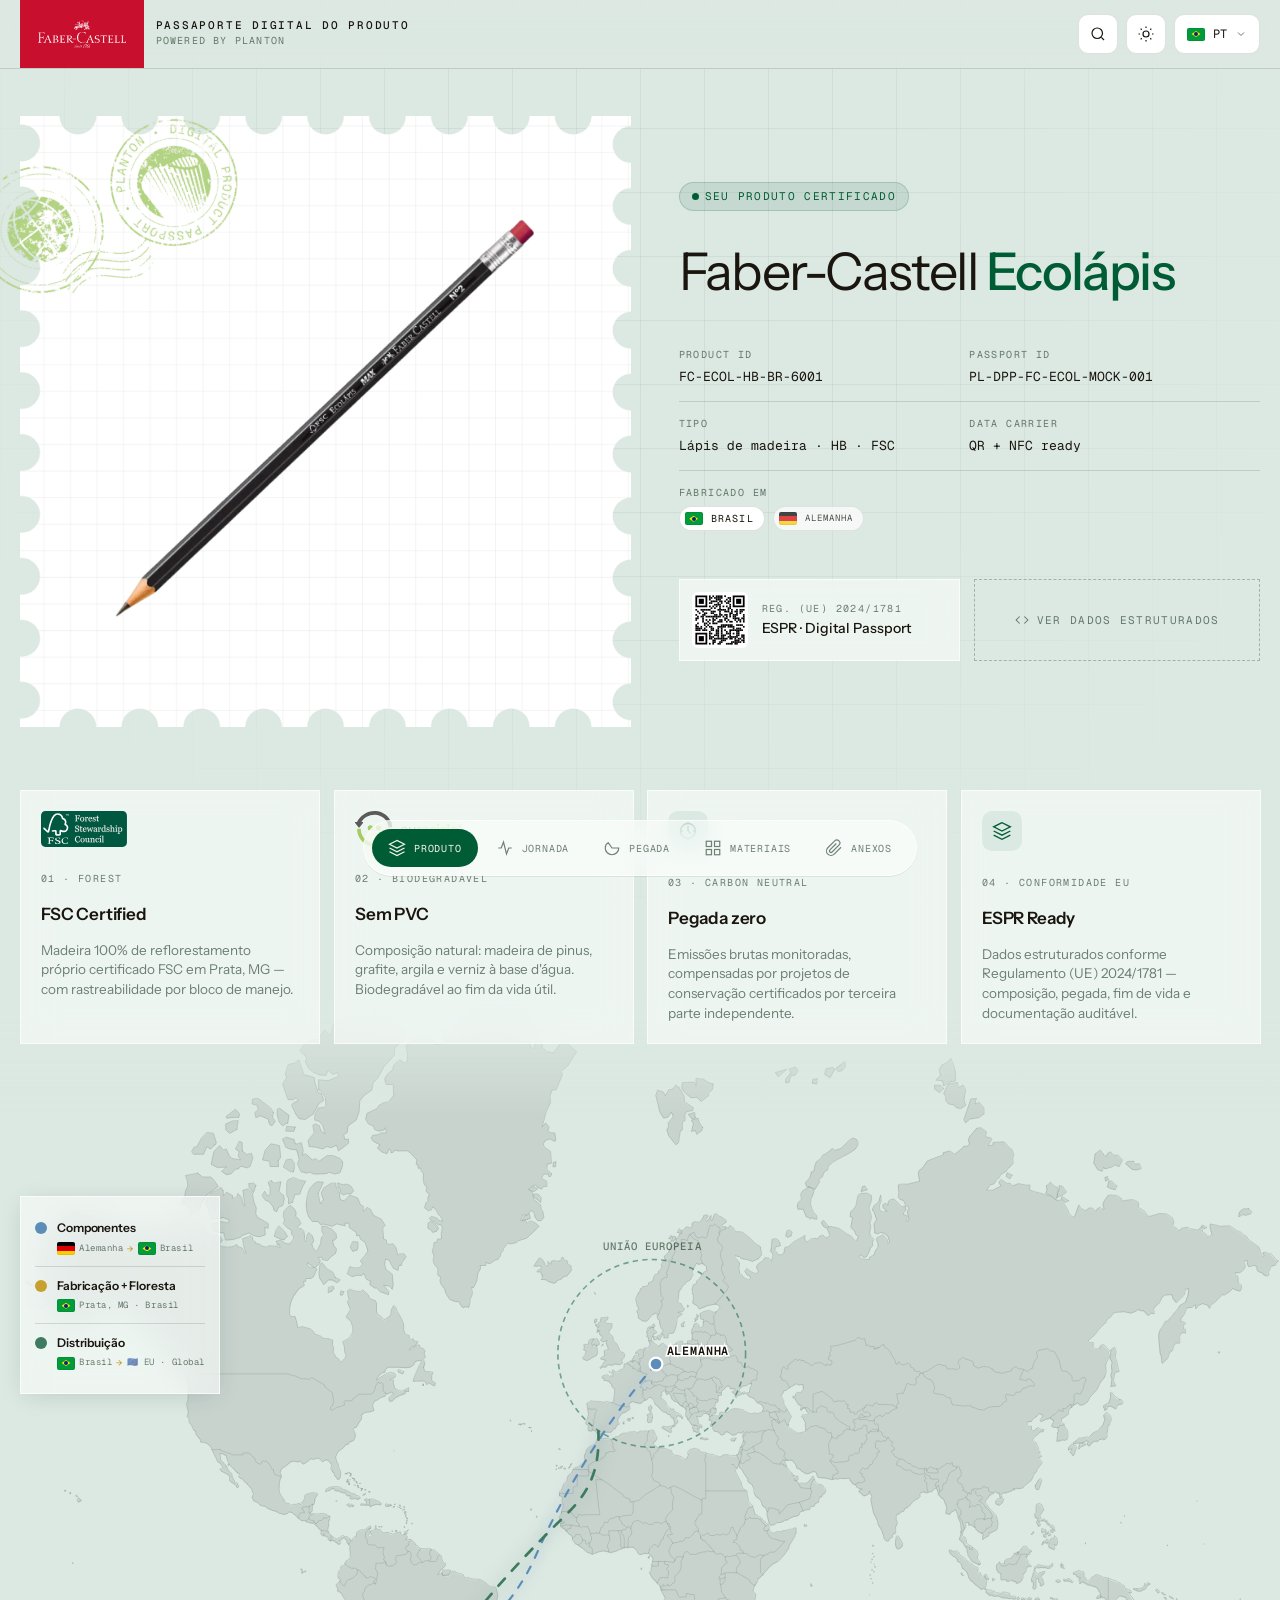
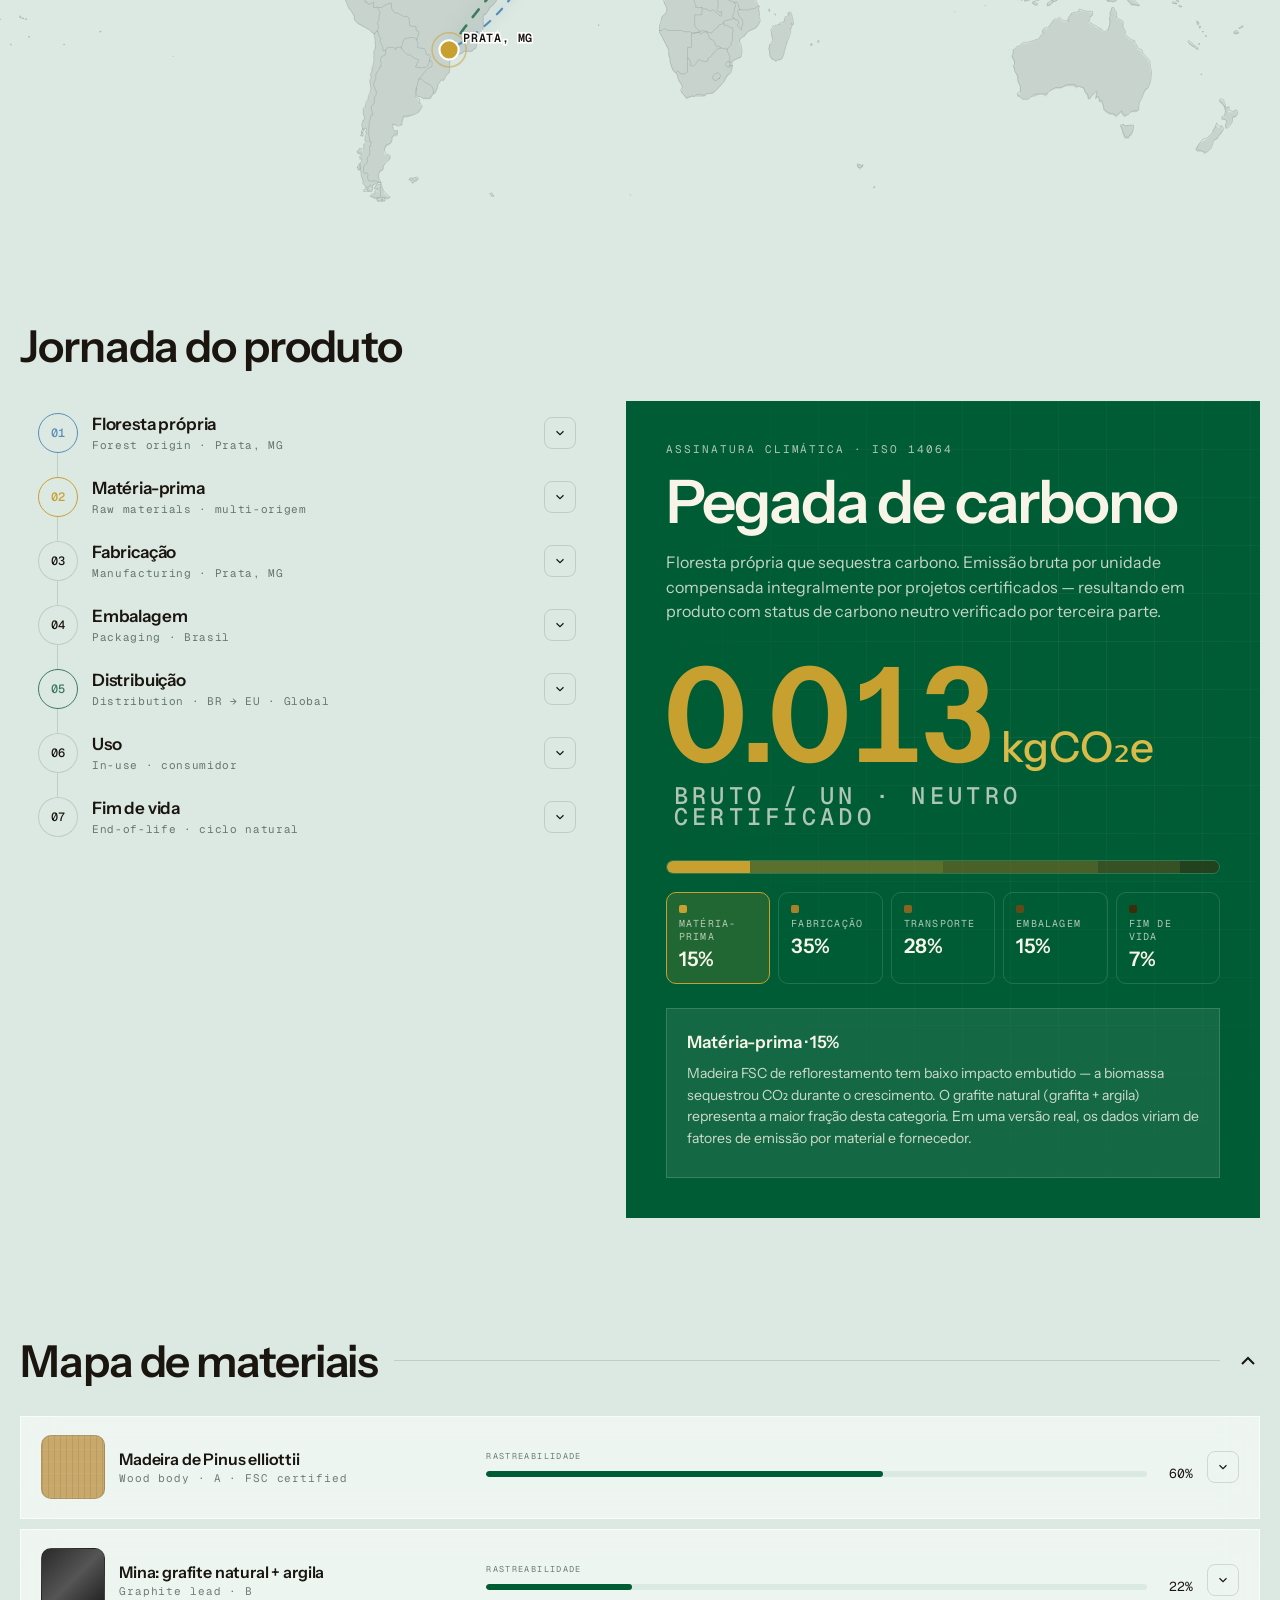
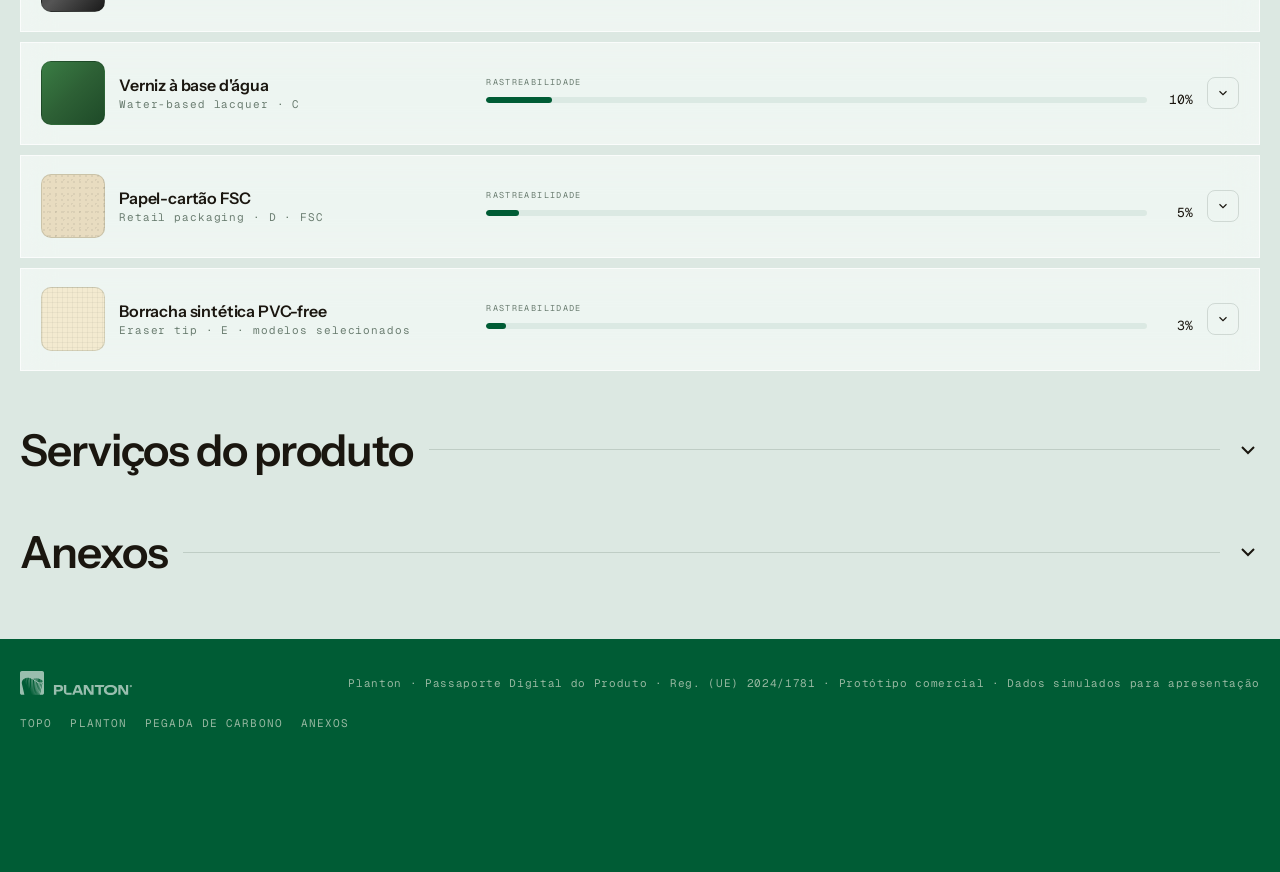
==== commit 43e829ea: "selos" ====
--- a/index.html
+++ b/index.html
@@ -132,13 +132,13 @@
 <section class="container reveal" style="padding-top:24px;padding-bottom:32px;position:relative;z-index:2">
   <div class="highlights reveal-stagger" id="highlightsGrid">
     <article class="h-card">
-      <div class="h-card__icon"><svg viewBox="0 0 24 24" fill="none" stroke="currentColor" stroke-width="1.6"><path d="M12 22V12M12 12C12 7 8 3 3 3c0 5 3.5 9 9 9zM12 12c0-5 4-9 9-9 0 5-3.5 9-9 9"/></svg></div>
+      <div class="h-card__icon h-card__icon--seal"><img src="assets/FSC.svg" alt="FSC Certified" class="h-card__seal"/></div>
       <div class="h-card__num">01 · Forest</div>
       <h3 class="h-card__title">FSC Certified</h3>
       <p class="h-card__txt">Madeira 100% de reflorestamento próprio certificado FSC em Prata, MG — com rastreabilidade por bloco de manejo.</p>
     </article>
     <article class="h-card">
-      <div class="h-card__icon"><svg viewBox="0 0 24 24" fill="none" stroke="currentColor" stroke-width="1.6"><path d="M12 2a5 5 0 0 1 5 5c0 3-2 5-5 8-3-3-5-5-5-8a5 5 0 0 1 5-5z"/><path d="M12 15v7"/></svg></div>
+      <div class="h-card__icon h-card__icon--seal"><img src="assets/eureciclo.svg" alt="eureciclo" class="h-card__seal"/></div>
       <div class="h-card__num">02 · Biodegradável</div>
       <h3 class="h-card__title">Sem PVC</h3>
       <p class="h-card__txt">Composição natural: madeira de pinus, grafite, argila e verniz à base d'água. Biodegradável ao fim da vida útil.</p>
--- a/style.css
+++ b/style.css
@@ -495,6 +495,9 @@
   color:var(--forest);
 }
 .h-card__icon svg{width:20px;height:20px}
+.h-card__icon--seal{width:auto;height:auto;min-width:40px;padding:0;background:transparent;border-radius:0;place-items:start;margin-bottom:10px}
+.h-card__icon{margin-bottom:10px}
+.h-card__seal{height:36px;width:auto;display:block}
 .h-card__num{
   font-family:var(--font-mono);font-size:10px;letter-spacing:0.14em;text-transform:uppercase;color:var(--muted);
 }
@@ -1523,7 +1526,7 @@
 .map-legend__arrow{font-family:"Geist Mono",monospace;font-size:10px;color:var(--accent)}
 .map-chips{display:none}
 .map-panel{display:none}
-.map-legend{position:absolute;bottom:16px;left:max(20px, calc((100% - 1280px) / 2 + 20px));background:rgba(255,255,255,0.55);border:1px solid rgba(255,255,255,0.7);border-radius:0;padding:12px 14px;display:flex;flex-direction:column;gap:0;backdrop-filter:blur(16px) saturate(1.4);-webkit-backdrop-filter:blur(16px) saturate(1.4);z-index:10;max-width:270px;box-shadow:0 4px 24px -6px rgba(10,45,48,0.18)}
+.map-legend{position:absolute;bottom:16px;left:max(20px, calc((100% - 1280px) / 2 + 20px));background:rgba(255,255,255,0.55);border:1px solid rgba(255,255,255,0.7);border-radius:0;padding:12px 14px;display:flex;flex-direction:column;gap:0;backdrop-filter:blur(16px) saturate(1.4);-webkit-backdrop-filter:blur(16px) saturate(1.4);z-index:10;max-width:320px;box-shadow:0 4px 24px -6px rgba(10,45,48,0.18)}
 html[data-theme="dark"] .map-legend{background:rgba(14,28,11,0.6);border-color:rgba(240,235,216,0.12);backdrop-filter:blur(16px) saturate(1.6);-webkit-backdrop-filter:blur(16px) saturate(1.6)}
 .map-legend__stage{display:flex;align-items:flex-start;gap:10px;padding:10px 0;white-space:nowrap}
 .map-legend__stage:not(:last-child){border-bottom:1px solid var(--line)}
@@ -1535,7 +1538,7 @@
 html[data-theme="dark"] .stage-03{background:#5EAD86}
 .map-legend__stage-body{display:flex;flex-direction:column;gap:3px;min-width:0}
 .map-legend__stage-title{font-family:var(--font-display);font-size:12px;font-weight:600;letter-spacing:-0.01em;color:var(--fg)}
-.map-legend__stage-sub{font-family:var(--font-mono);font-size:9px;letter-spacing:0.06em;color:var(--muted);display:flex;align-items:center;gap:4px;flex-wrap:wrap}
+.map-legend__stage-sub{font-family:var(--font-mono);font-size:9px;letter-spacing:0.06em;color:var(--muted);display:flex;align-items:center;gap:4px;flex-wrap:nowrap;white-space:nowrap}
 .map-legend__sep{display:none}
 @media (max-width:779px){
   .map-legend{display:none}
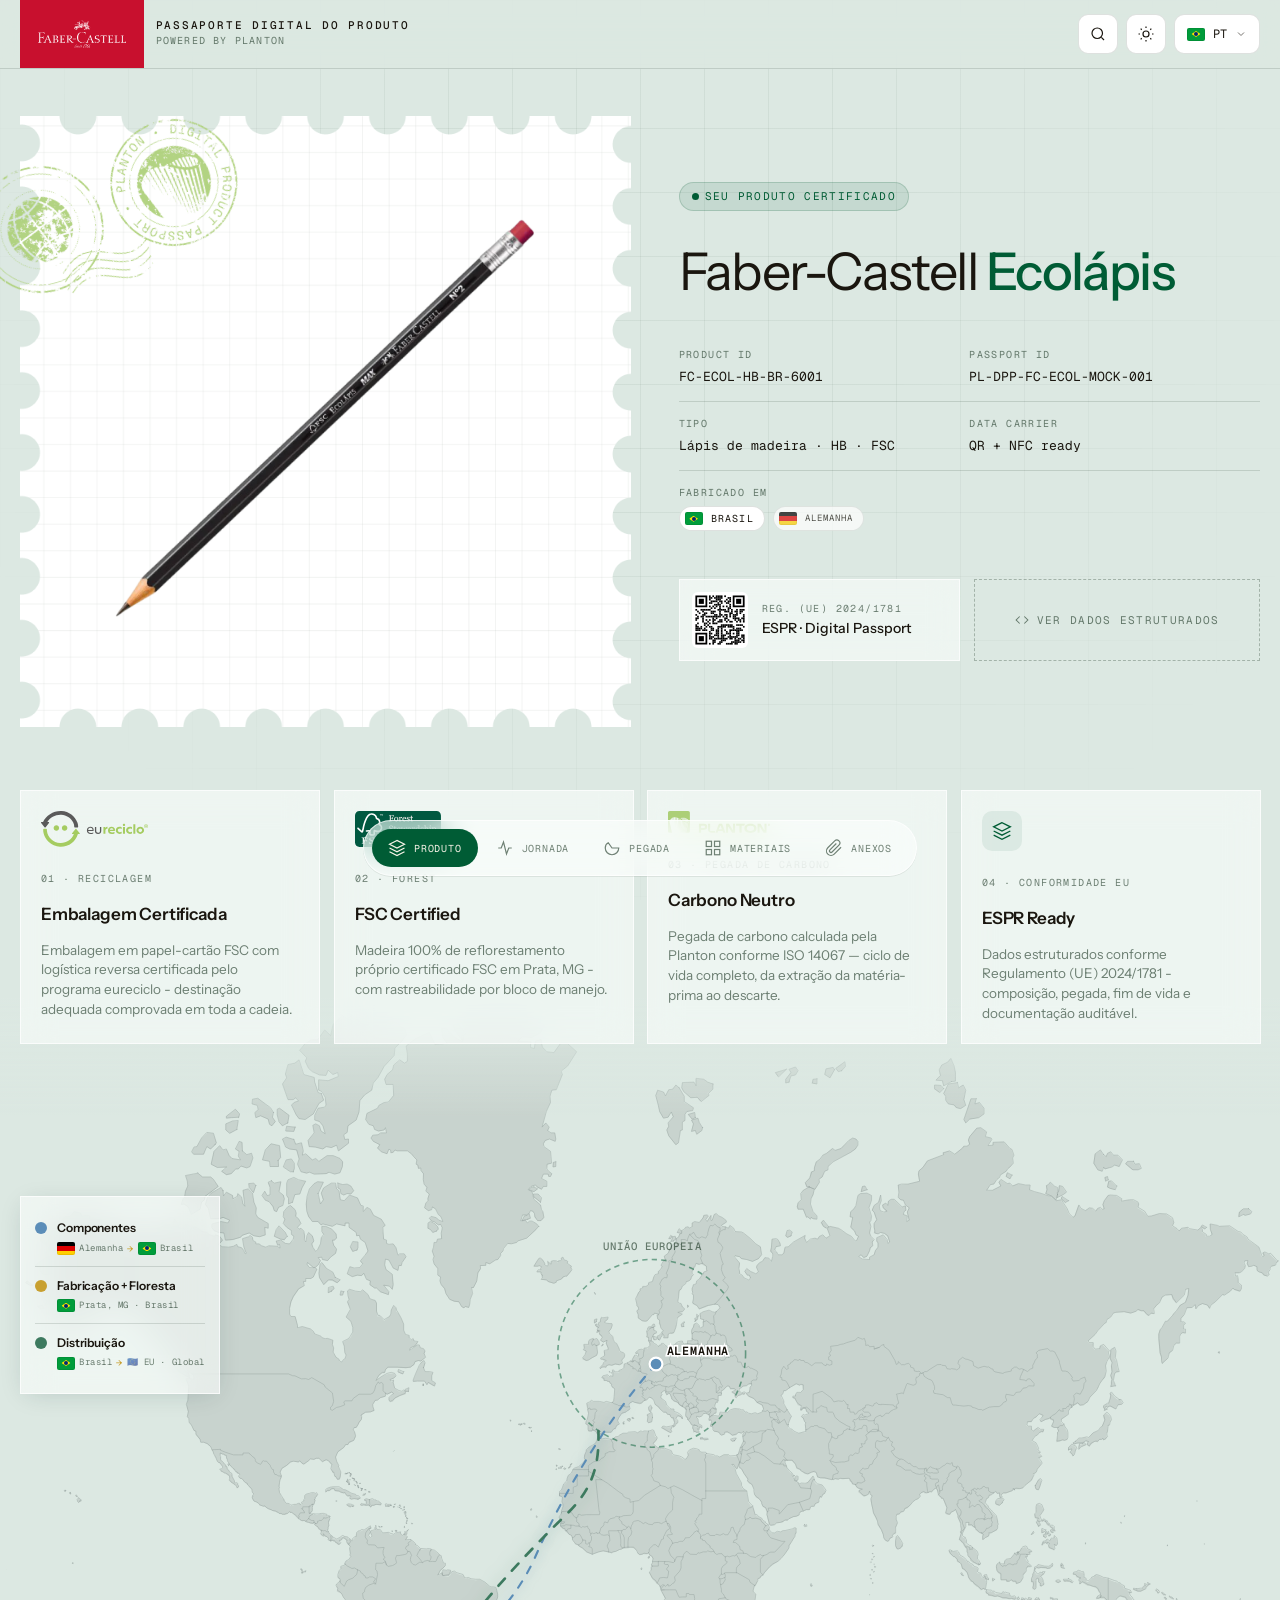
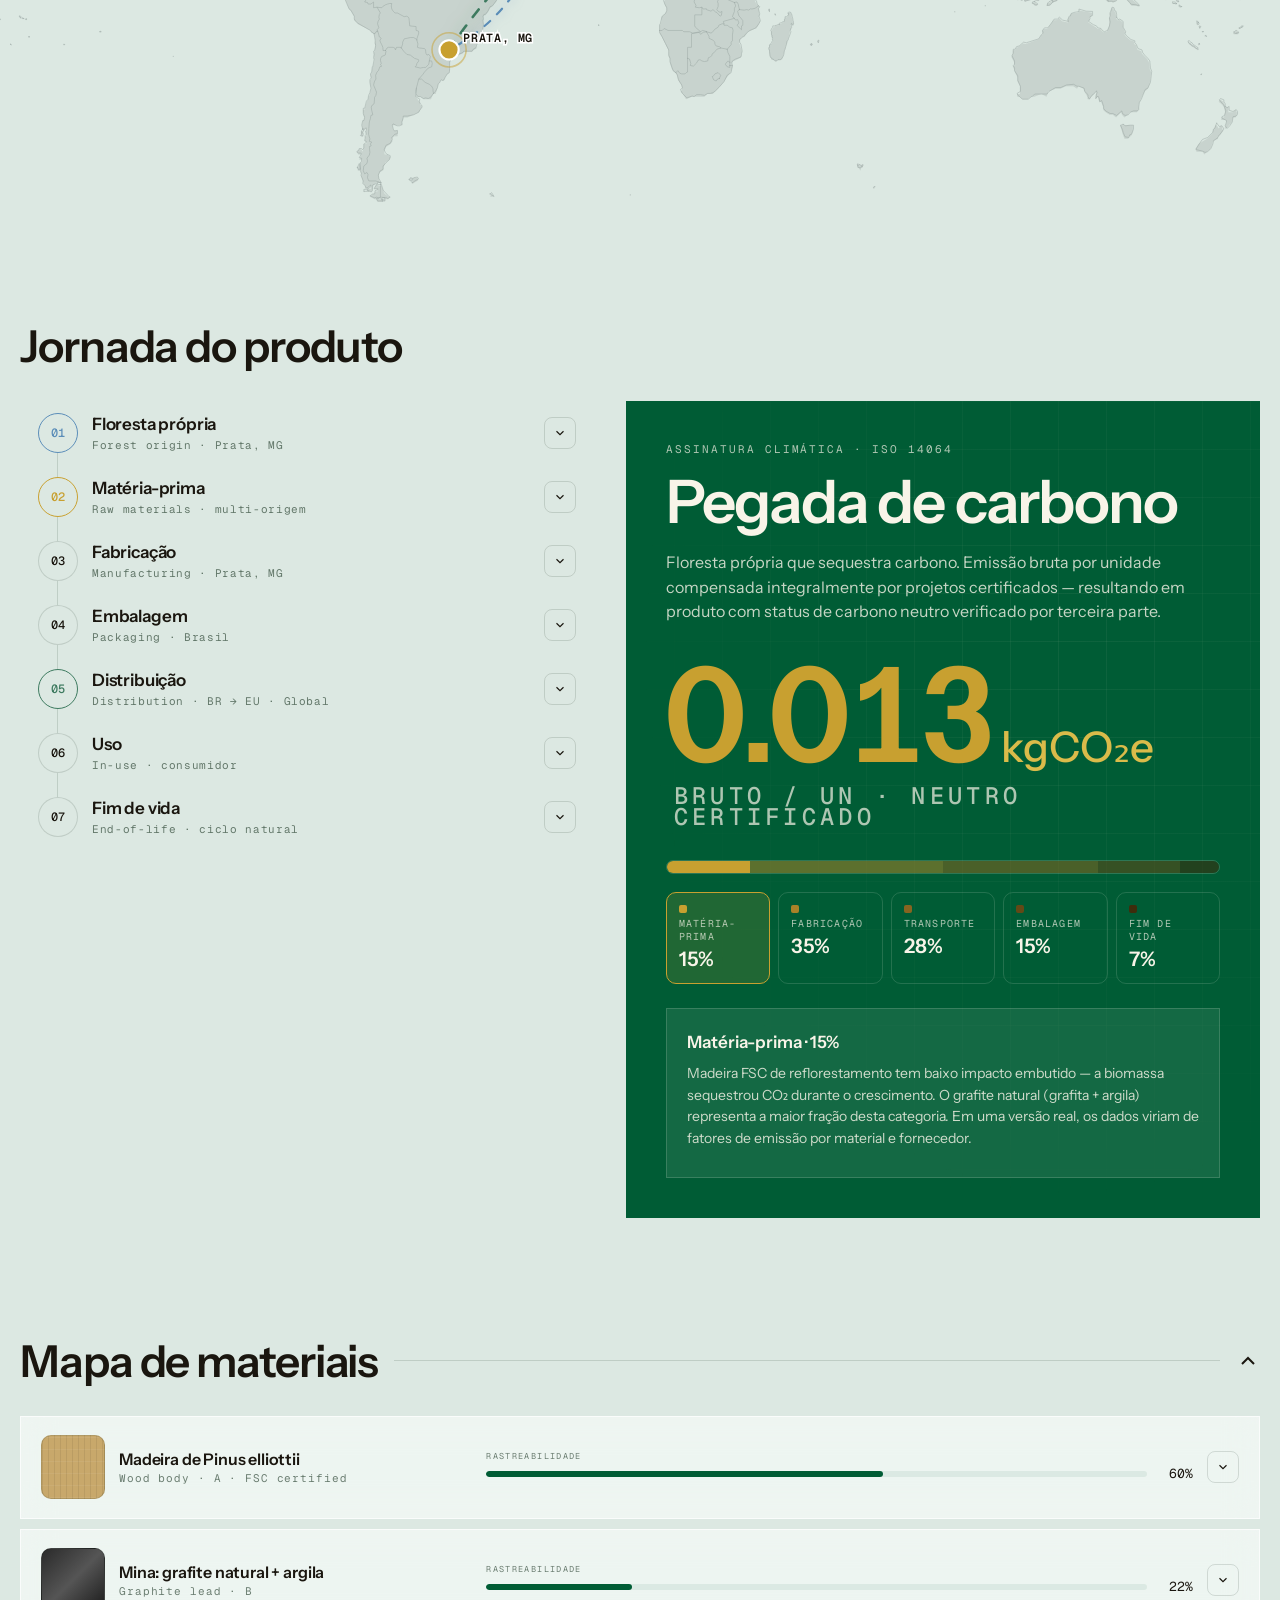
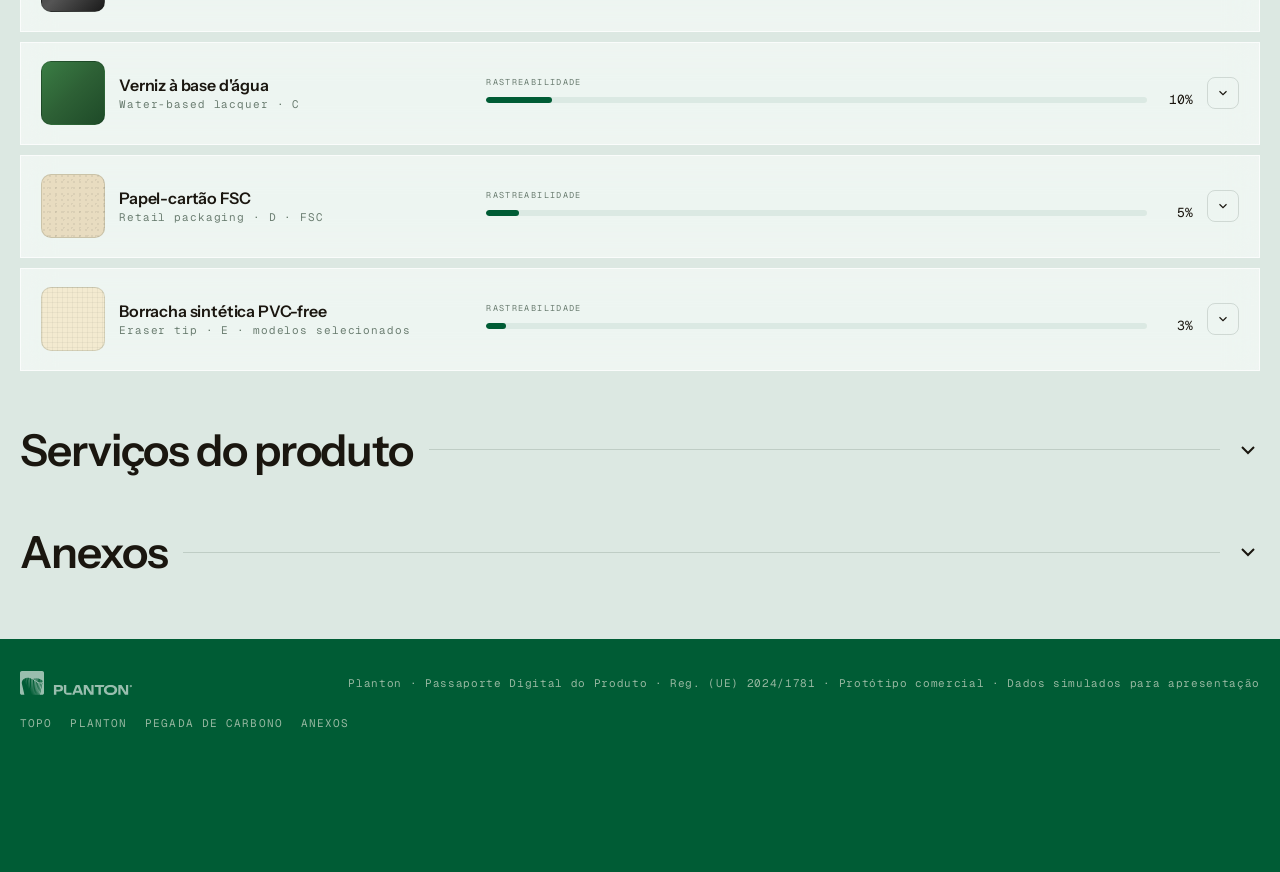
==== commit cdb3965e: "melhorias" ====
--- a/index.html
+++ b/index.html
@@ -132,28 +132,28 @@
 <section class="container reveal" style="padding-top:24px;padding-bottom:32px;position:relative;z-index:2">
   <div class="highlights reveal-stagger" id="highlightsGrid">
     <article class="h-card">
-      <div class="h-card__icon h-card__icon--seal"><img src="assets/FSC.svg" alt="FSC Certified" class="h-card__seal"/></div>
-      <div class="h-card__num">01 · Forest</div>
-      <h3 class="h-card__title">FSC Certified</h3>
-      <p class="h-card__txt">Madeira 100% de reflorestamento próprio certificado FSC em Prata, MG — com rastreabilidade por bloco de manejo.</p>
+      <div class="h-card__icon h-card__icon--seal"><img src="assets/eureciclo.svg" alt="eureciclo" class="h-card__seal"/></div>
+      <div class="h-card__num">01 · Reciclagem</div>
+      <h3 class="h-card__title">Embalagem Certificada</h3>
+      <p class="h-card__txt">Embalagem em papel-cartão FSC com logística reversa certificada pelo programa eureciclo - destinação adequada comprovada em toda a cadeia.</p>
     </article>
     <article class="h-card">
-      <div class="h-card__icon h-card__icon--seal"><img src="assets/eureciclo.svg" alt="eureciclo" class="h-card__seal"/></div>
-      <div class="h-card__num">02 · Biodegradável</div>
-      <h3 class="h-card__title">Sem PVC</h3>
-      <p class="h-card__txt">Composição natural: madeira de pinus, grafite, argila e verniz à base d'água. Biodegradável ao fim da vida útil.</p>
+      <div class="h-card__icon h-card__icon--seal"><img src="assets/FSC.svg" alt="FSC Certified" class="h-card__seal"/></div>
+      <div class="h-card__num">02 · Forest</div>
+      <h3 class="h-card__title">FSC Certified</h3>
+      <p class="h-card__txt">Madeira 100% de reflorestamento próprio certificado FSC em Prata, MG - com rastreabilidade por bloco de manejo.</p>
     </article>
     <article class="h-card">
-      <div class="h-card__icon"><svg viewBox="0 0 24 24" fill="none" stroke="currentColor" stroke-width="1.6"><circle cx="12" cy="12" r="9"/><path d="M12 6v6l3 3"/><path d="M6 12H3M21 12h-3M12 3V1M12 23v-2"/></svg></div>
-      <div class="h-card__num">03 · Carbon Neutral</div>
-      <h3 class="h-card__title">Pegada zero</h3>
-      <p class="h-card__txt">Emissões brutas monitoradas, compensadas por projetos de conservação certificados por terceira parte independente.</p>
+      <div class="h-card__icon h-card__icon--seal"><img src="assets/Logo_Planton_01.svg" alt="Planton" class="h-card__seal h-card__seal--planton"/></div>
+      <div class="h-card__num">03 · Pegada de Carbono</div>
+      <h3 class="h-card__title">Carbono Neutro</h3>
+      <p class="h-card__txt">Pegada de carbono calculada pela Planton conforme ISO 14067 — ciclo de vida completo, da extração da matéria-prima ao descarte.</p>
     </article>
     <article class="h-card">
       <div class="h-card__icon"><svg viewBox="0 0 24 24" fill="none" stroke="currentColor" stroke-width="1.6"><path d="M12 2L2 7l10 5 10-5-10-5zM2 17l10 5 10-5M2 12l10 5 10-5"/></svg></div>
       <div class="h-card__num">04 · Conformidade EU</div>
       <h3 class="h-card__title">ESPR Ready</h3>
-      <p class="h-card__txt">Dados estruturados conforme Regulamento (UE) 2024/1781 — composição, pegada, fim de vida e documentação auditável.</p>
+      <p class="h-card__txt">Dados estruturados conforme Regulamento (UE) 2024/1781 - composição, pegada, fim de vida e documentação auditável.</p>
     </article>
   </div>
   <div class="scroll-dots" id="highlightsDots">
@@ -293,7 +293,7 @@
             <div class="j-acc__badges">
               <span class="country-badge"><span class="cflag cflag-br"></span>Brasil</span>
             </div>
-            <p class="j-acc__txt">A Faber-Castell mantém ~10.000 ha de floresta própria de <em>Pinus elliottii</em> em Prata, MG. Cada árvore é rastreada por bloco de manejo, permitindo declarar a origem exata da madeira por lote de produto — dado exigido pelo ESPR para declaração de conteúdo de biomassa.</p>
+            <p class="j-acc__txt">A Faber-Castell mantém ~10.000 ha de floresta própria de <em>Pinus elliottii</em> em Prata, MG. Cada árvore é rastreada por bloco de manejo, permitindo declarar a origem exata da madeira por lote de produto - dado exigido pelo ESPR para declaração de conteúdo de biomassa.</p>
             <div class="j-acc__data">
               <div class="j-acc__cell"><div class="j-acc__cell-lbl">Espécie</div><div class="j-acc__cell-val">Pinus elliottii</div></div>
               <div class="j-acc__cell"><div class="j-acc__cell-lbl">Área</div><div class="j-acc__cell-val">~10.000 ha</div></div>
@@ -347,7 +347,7 @@
             <p class="j-acc__txt">Planta industrial 100% própria em Prata, MG. Corte, colagem, pintura com verniz aquoso, gravação e controle de qualidade. Mix energético com participação de biomassa residual gerada pelo próprio processo.</p>
             <div class="j-acc__data">
               <div class="j-acc__cell"><div class="j-acc__cell-lbl">Lote</div><div class="j-acc__cell-val">LOT-2026-BR-12</div></div>
-              <div class="j-acc__cell"><div class="j-acc__cell-lbl">Planta</div><div class="j-acc__cell-val">Prata, MG — FC Brasil</div></div>
+              <div class="j-acc__cell"><div class="j-acc__cell-lbl">Planta</div><div class="j-acc__cell-val">Prata, MG - FC Brasil</div></div>
               <div class="j-acc__cell"><div class="j-acc__cell-lbl">Energia</div><div class="j-acc__cell-val">biomassa + rede</div></div>
               <div class="j-acc__cell"><div class="j-acc__cell-lbl">Qualidade</div><div class="j-acc__cell-val">ISO 9001 certificado</div></div>
             </div>
--- a/style.css
+++ b/style.css
@@ -498,6 +498,7 @@
 .h-card__icon--seal{width:auto;height:auto;min-width:40px;padding:0;background:transparent;border-radius:0;place-items:start;margin-bottom:10px}
 .h-card__icon{margin-bottom:10px}
 .h-card__seal{height:36px;width:auto;display:block}
+.h-card__seal--planton{height:22px}
 .h-card__num{
   font-family:var(--font-mono);font-size:10px;letter-spacing:0.14em;text-transform:uppercase;color:var(--muted);
 }
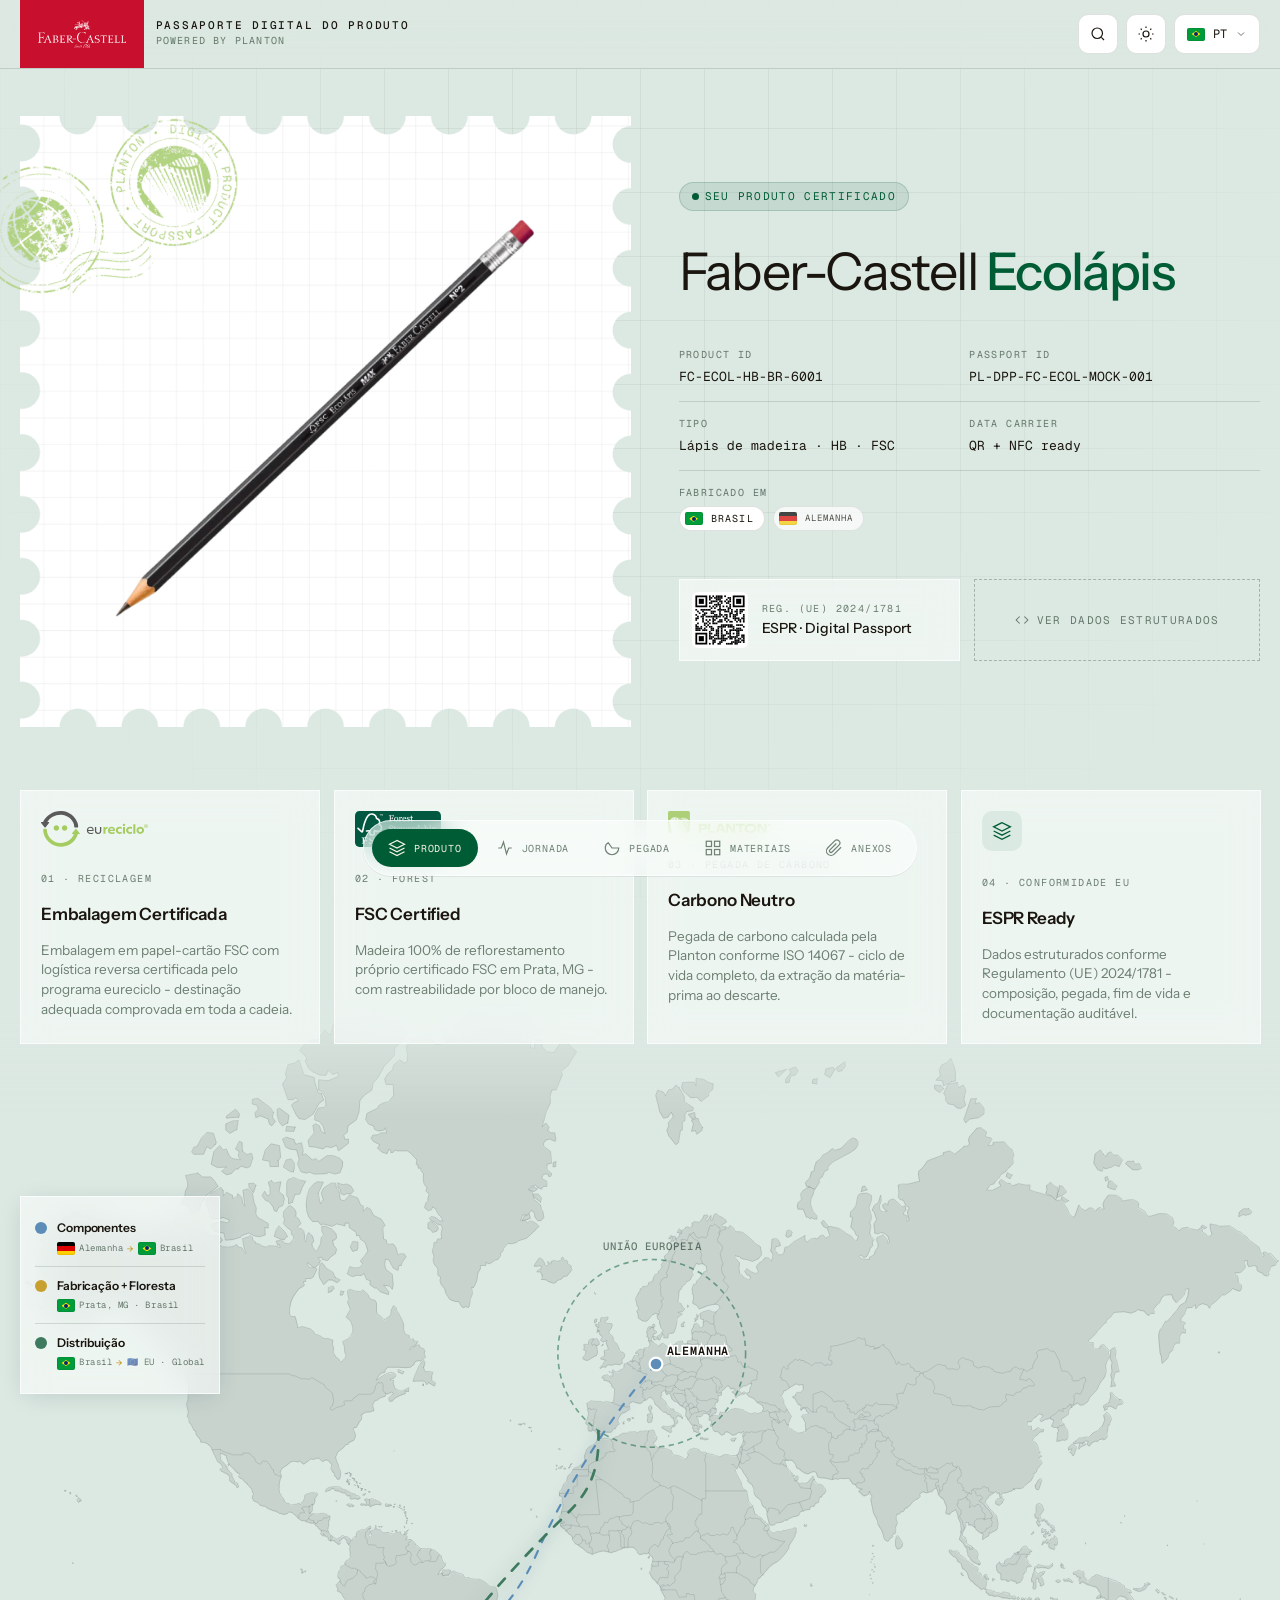
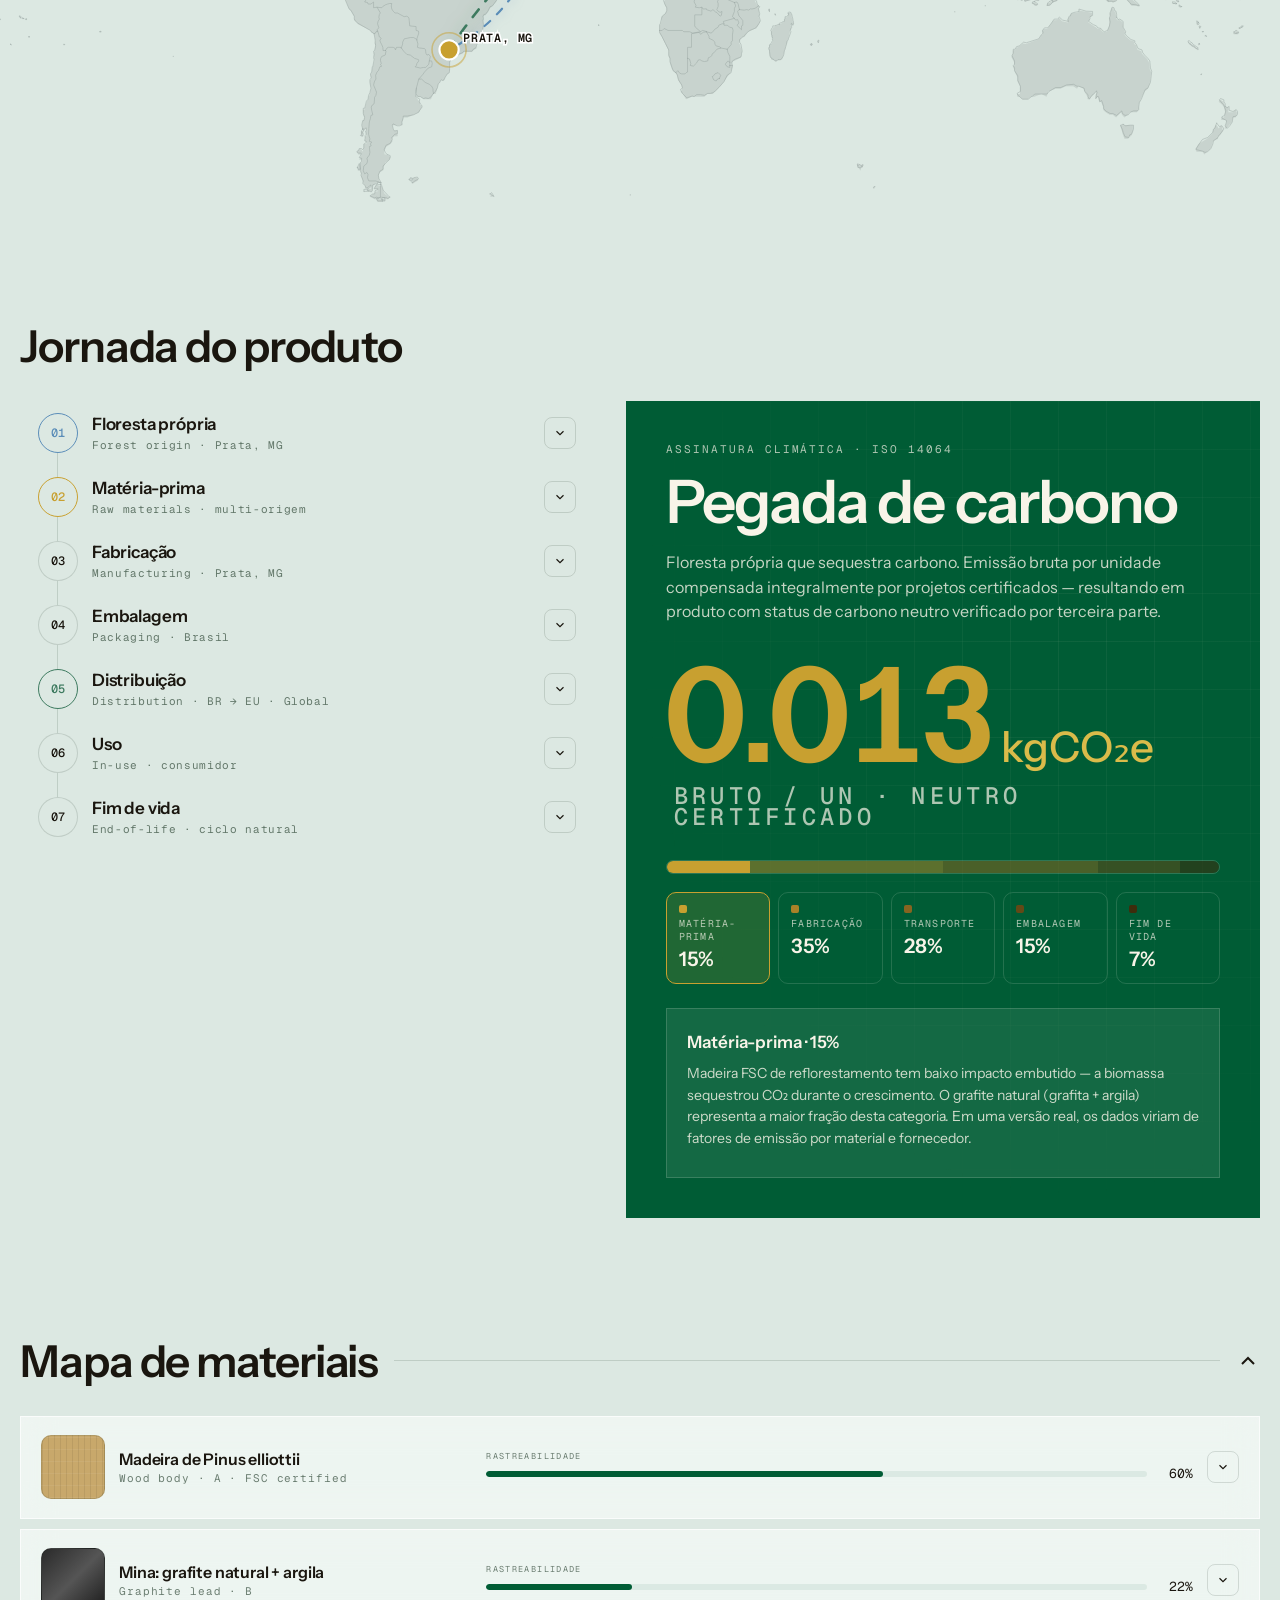
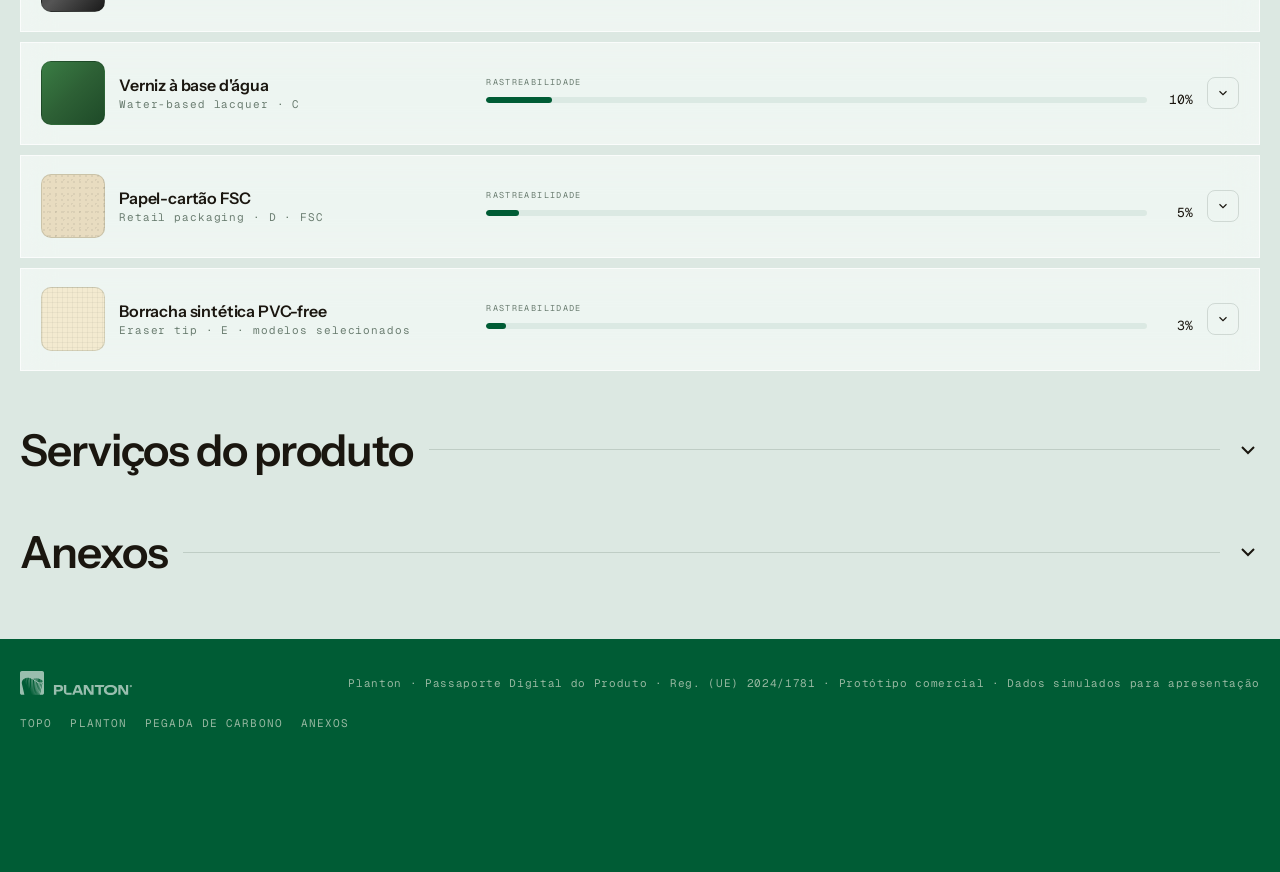
==== commit 450571f4: "ajustes" ====
--- a/index.html
+++ b/index.html
@@ -147,7 +147,7 @@
       <div class="h-card__icon h-card__icon--seal"><img src="assets/Logo_Planton_01.svg" alt="Planton" class="h-card__seal h-card__seal--planton"/></div>
       <div class="h-card__num">03 · Pegada de Carbono</div>
       <h3 class="h-card__title">Carbono Neutro</h3>
-      <p class="h-card__txt">Pegada de carbono calculada pela Planton conforme ISO 14067 — ciclo de vida completo, da extração da matéria-prima ao descarte.</p>
+      <p class="h-card__txt">Pegada de carbono calculada pela Planton conforme ISO 14067 - ciclo de vida completo, da extração da matéria-prima ao descarte.</p>
     </article>
     <article class="h-card">
       <div class="h-card__icon"><svg viewBox="0 0 24 24" fill="none" stroke="currentColor" stroke-width="1.6"><path d="M12 2L2 7l10 5 10-5-10-5zM2 17l10 5 10-5M2 12l10 5 10-5"/></svg></div>
